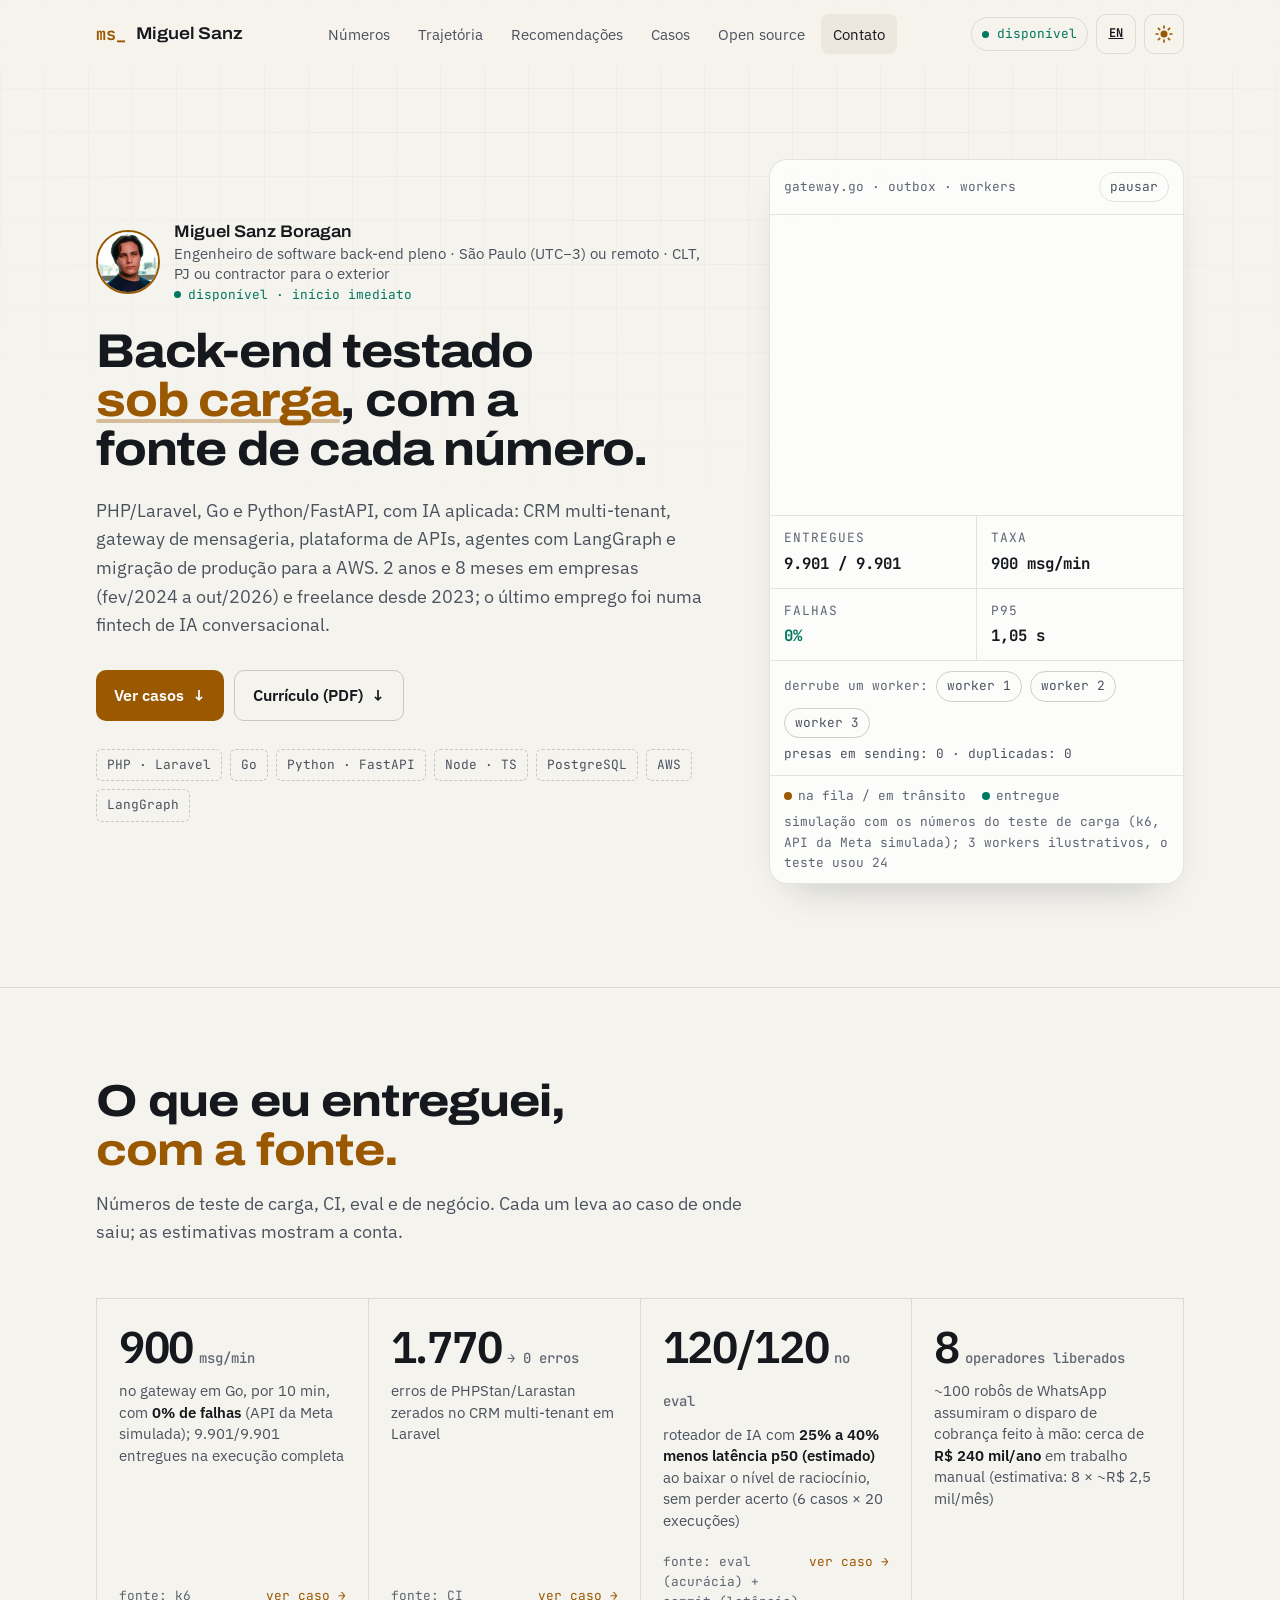
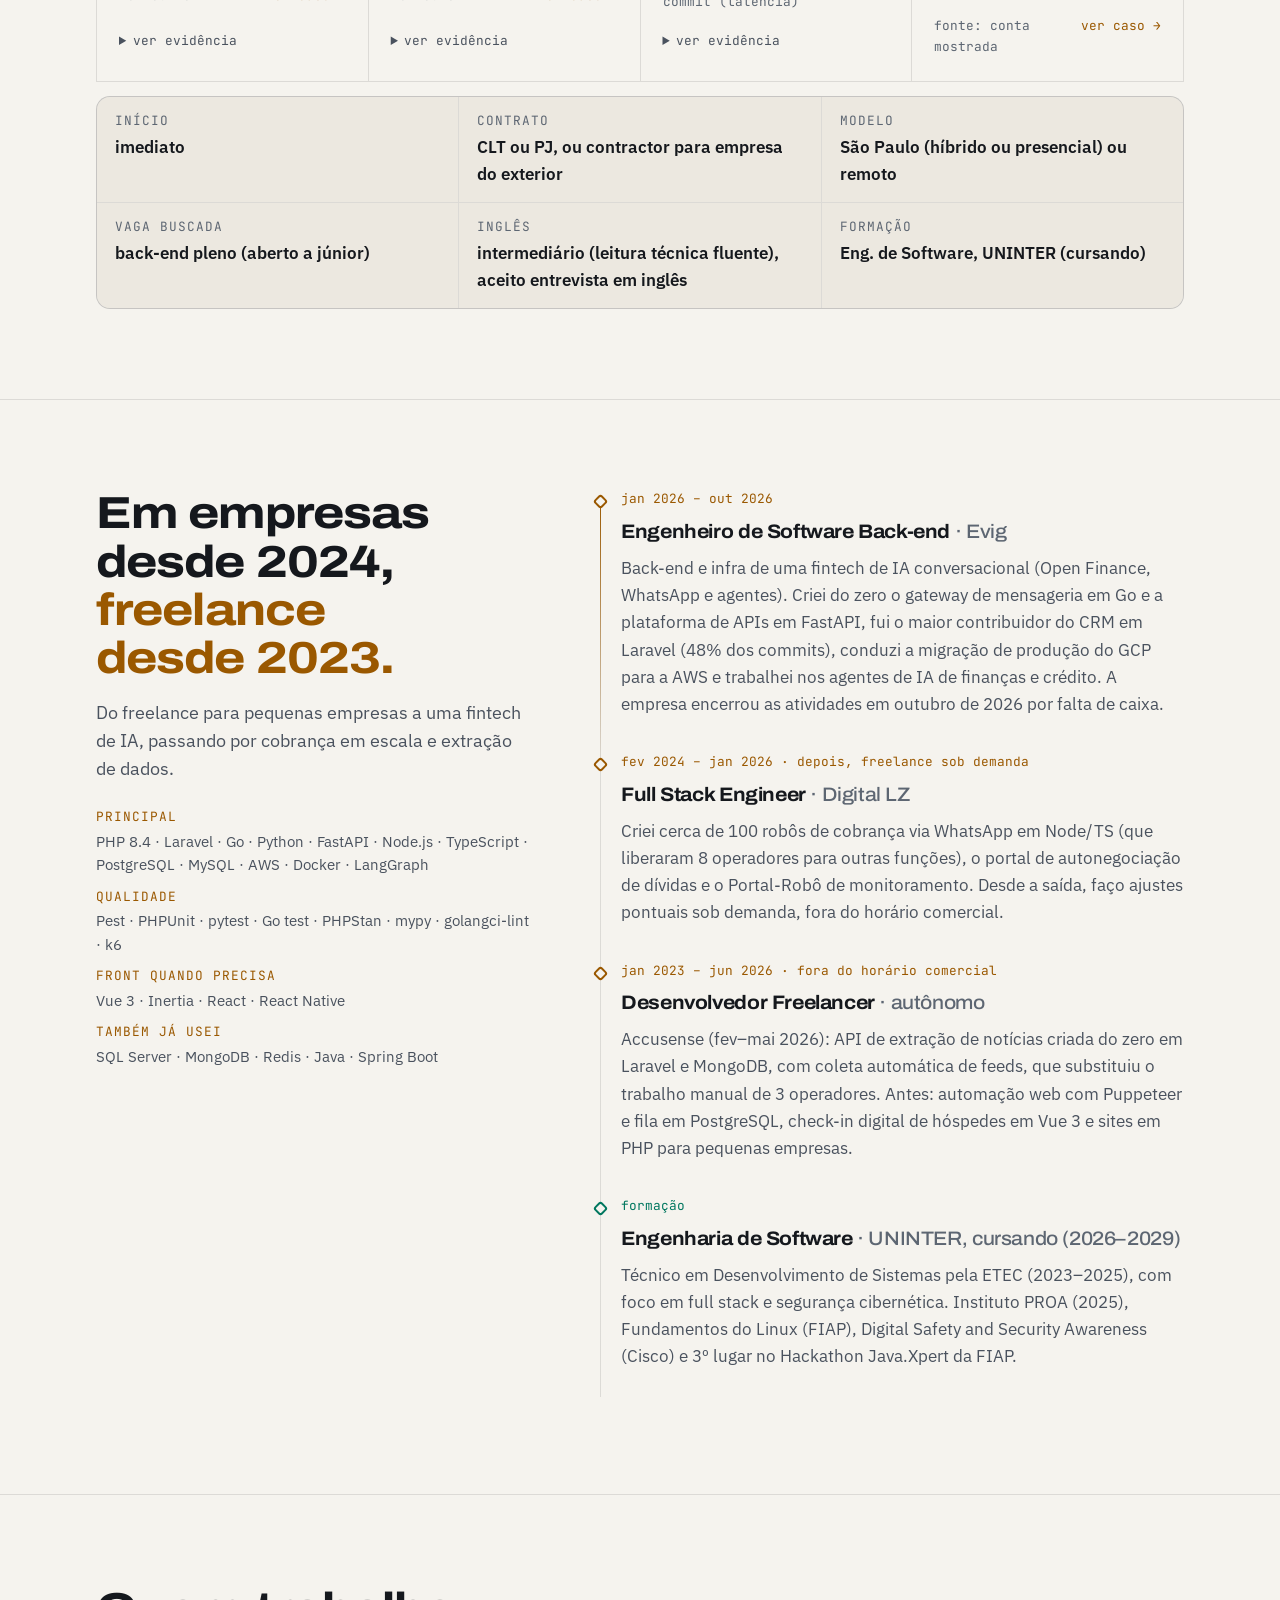
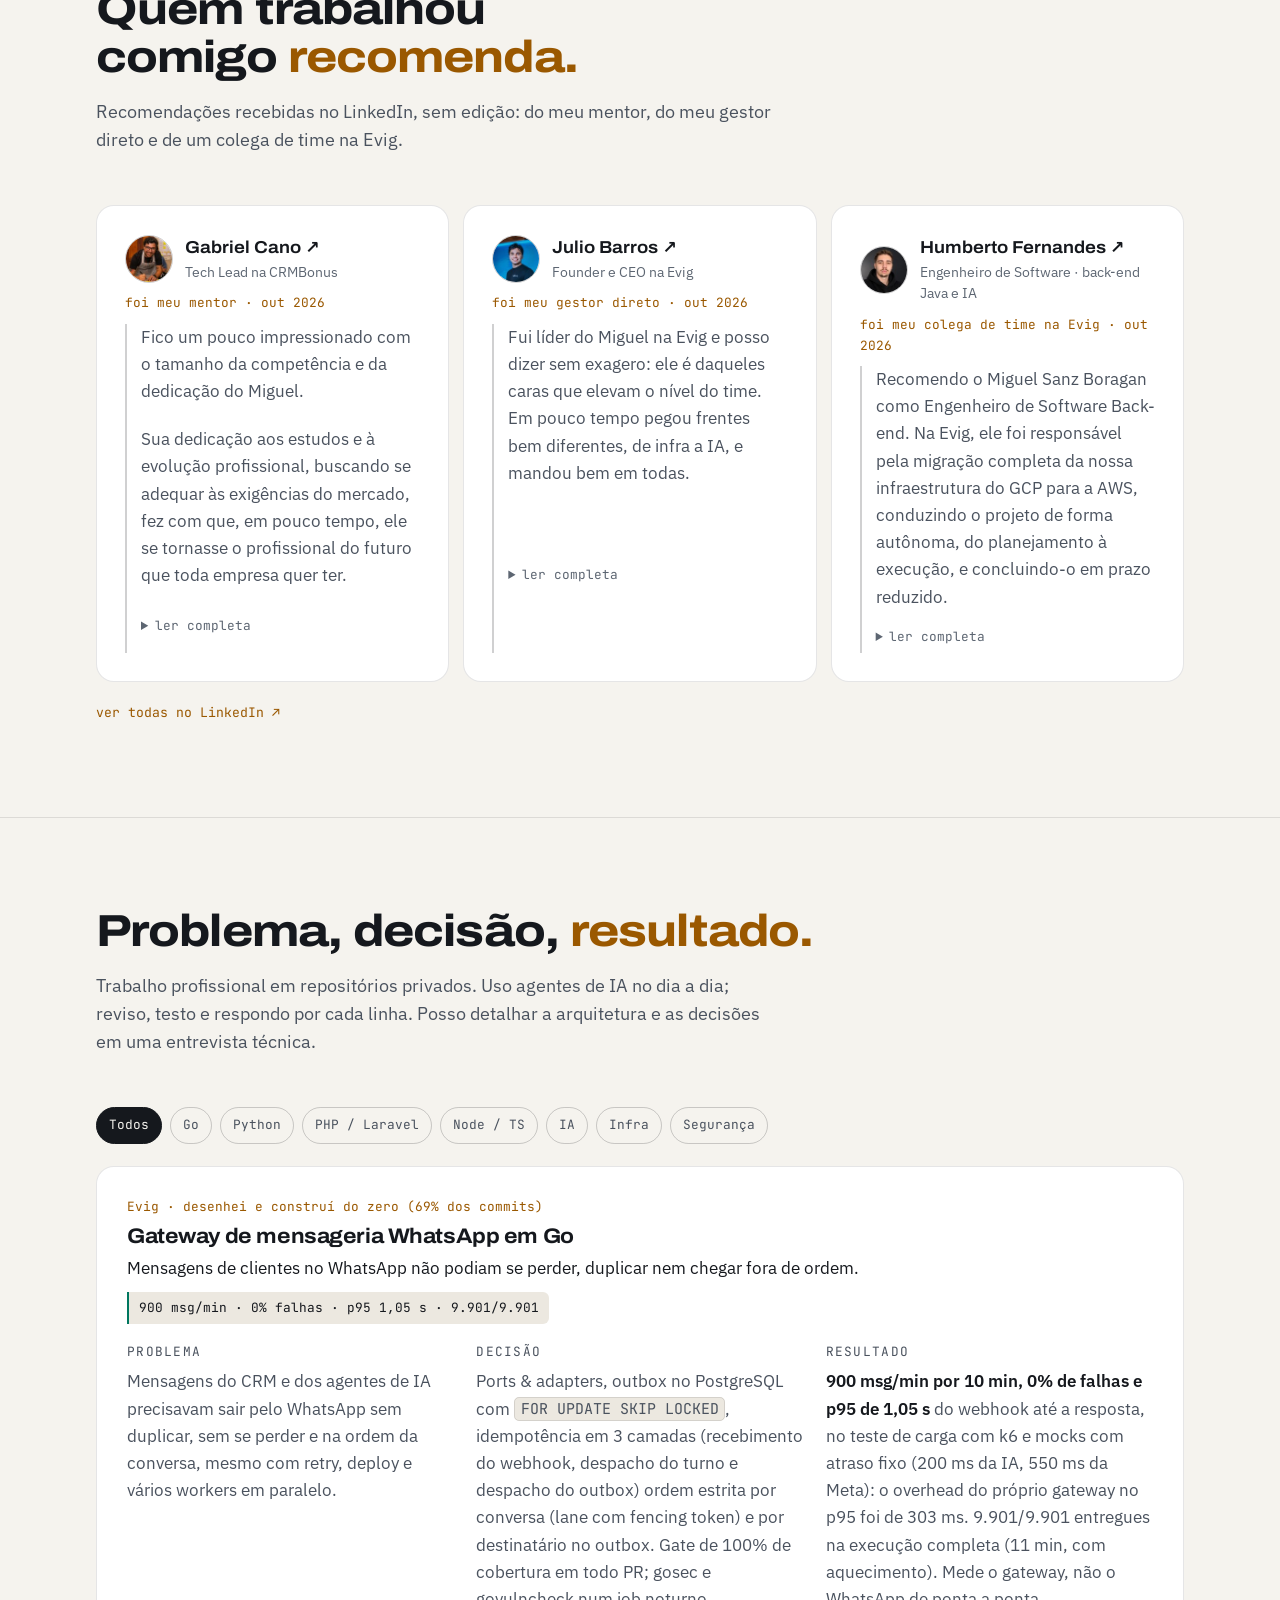
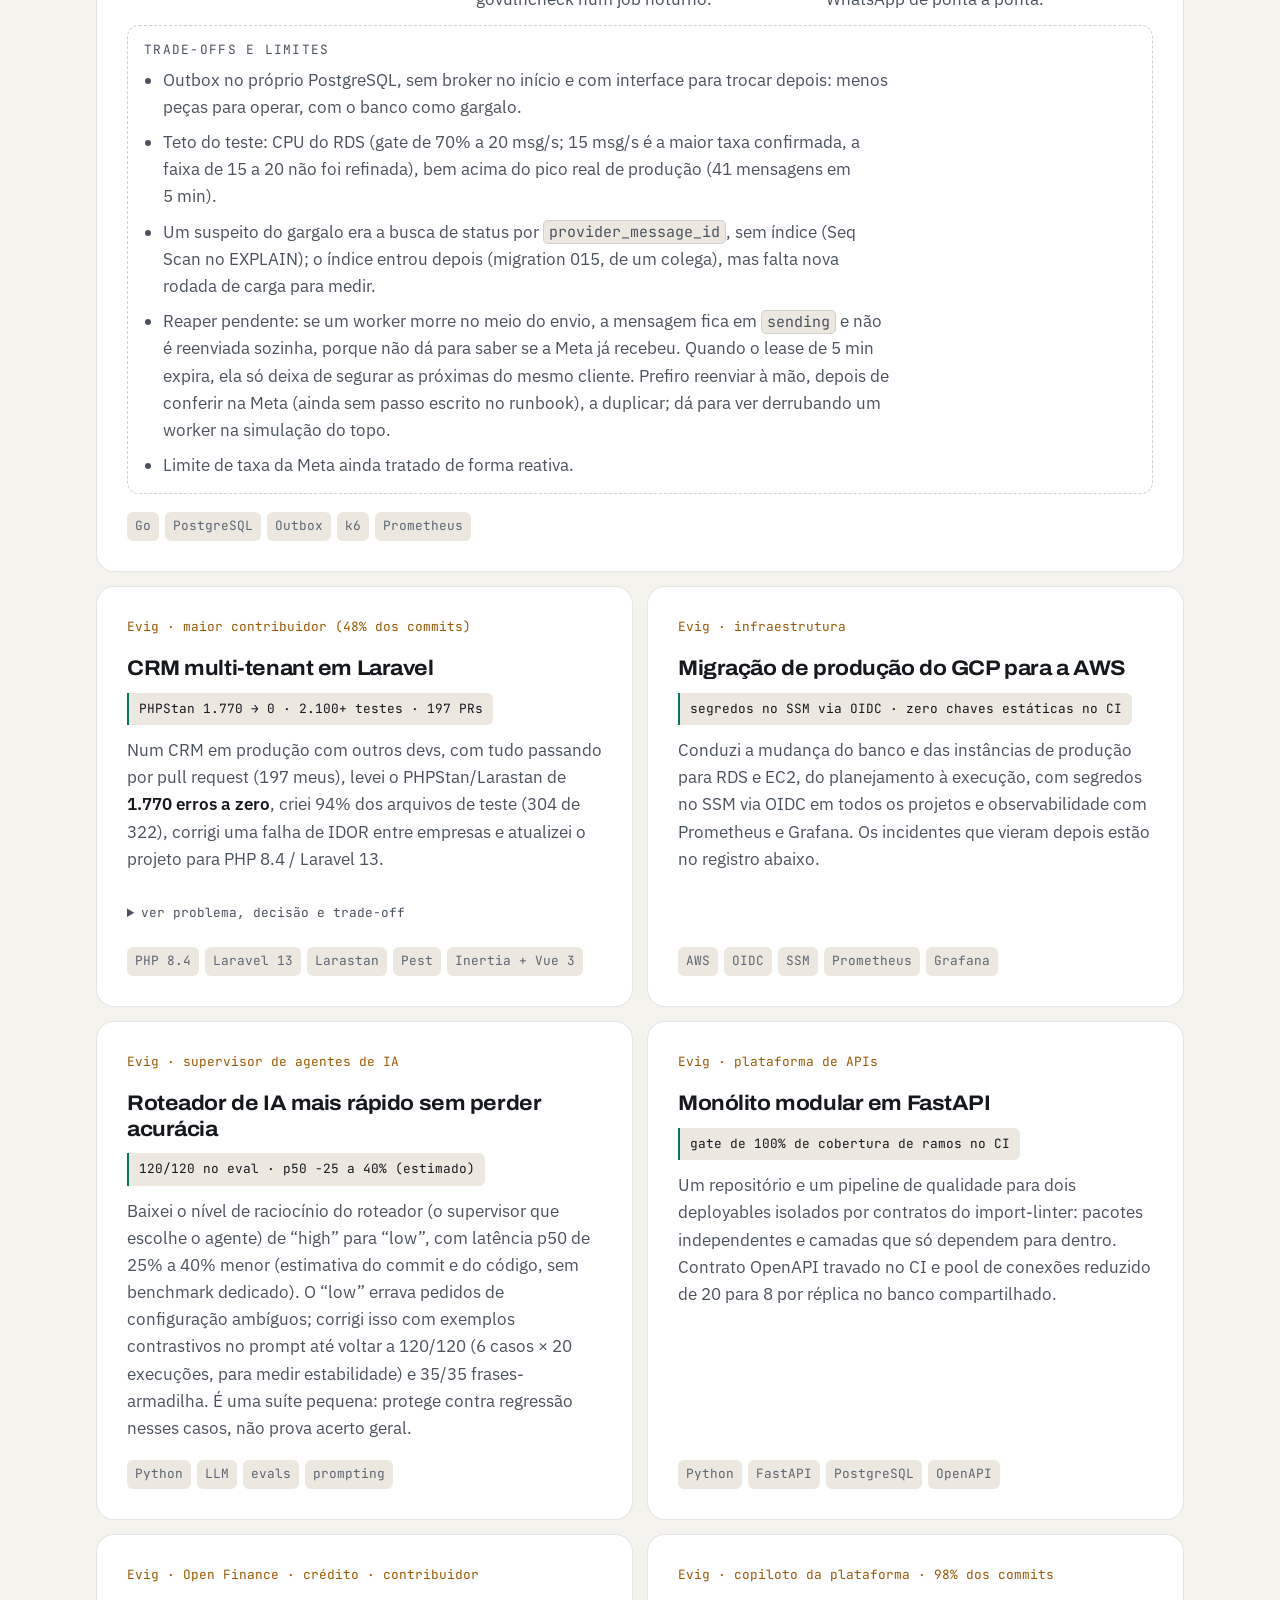
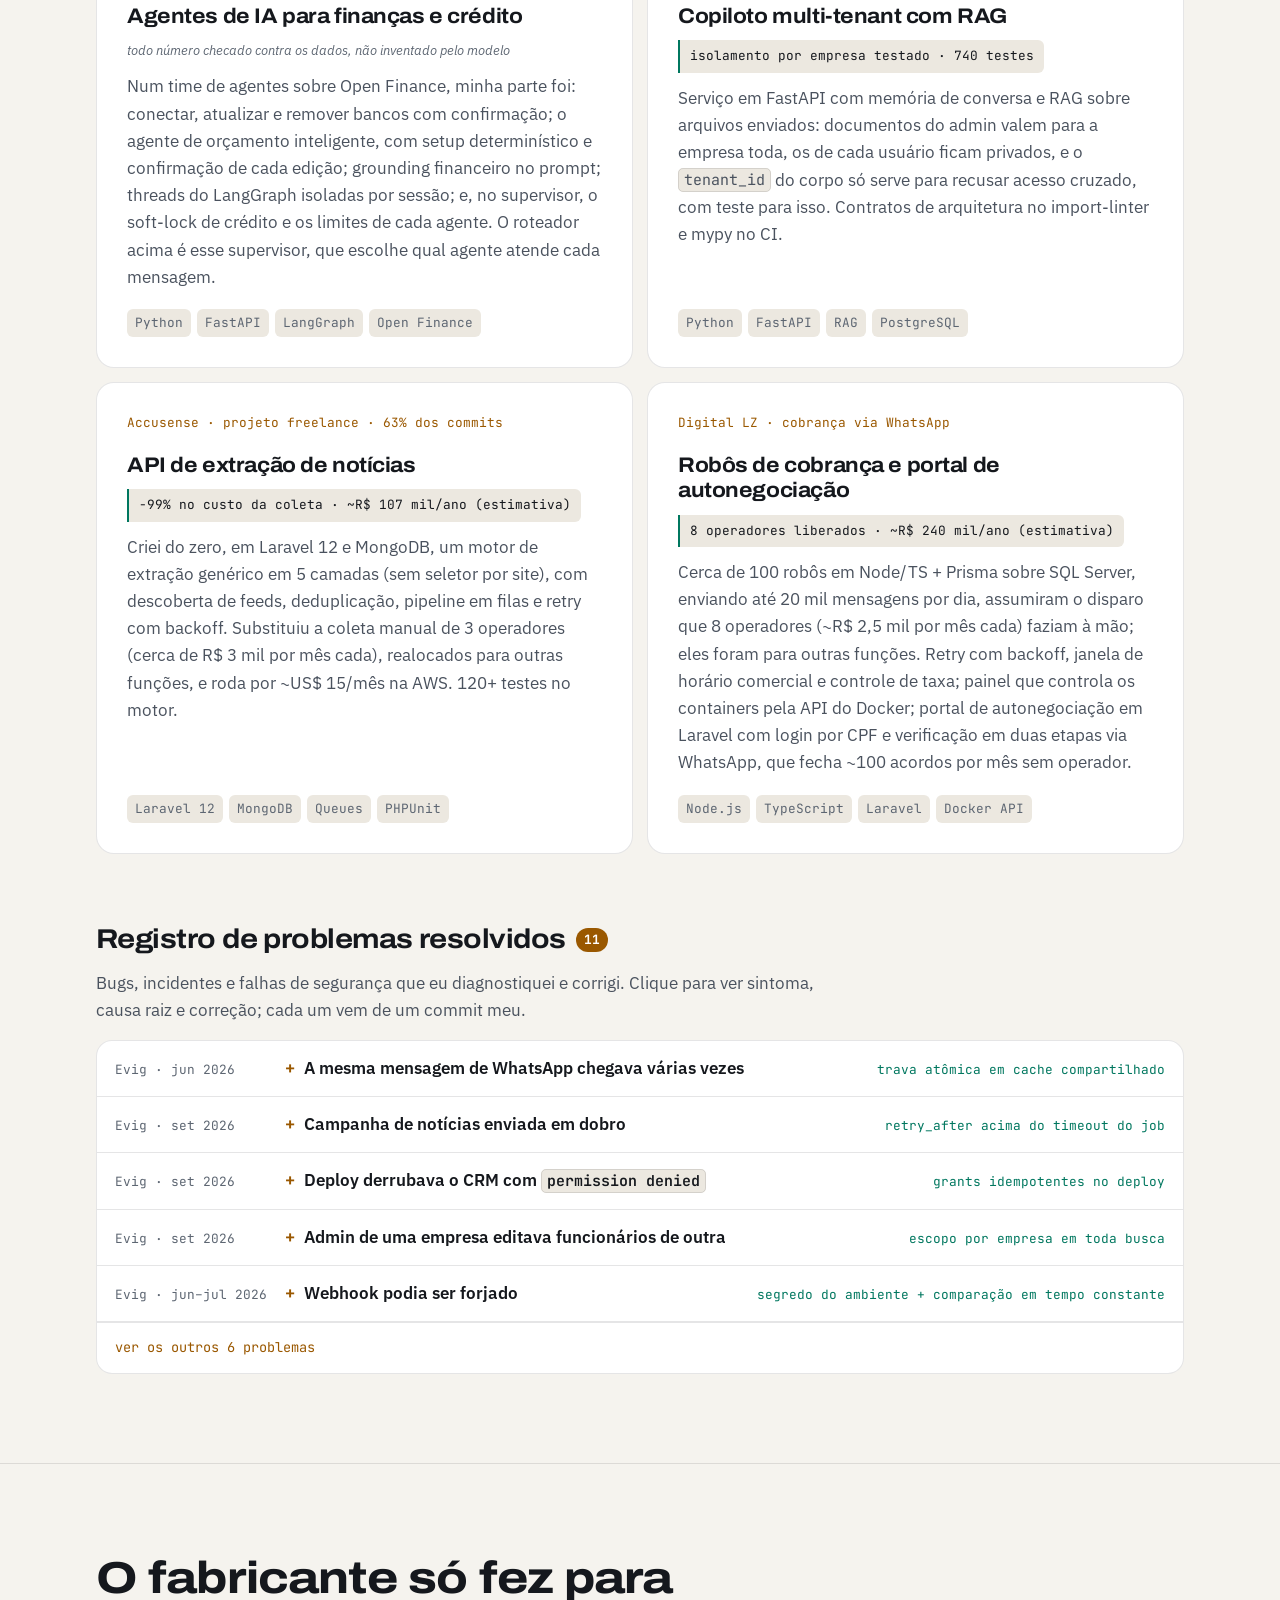
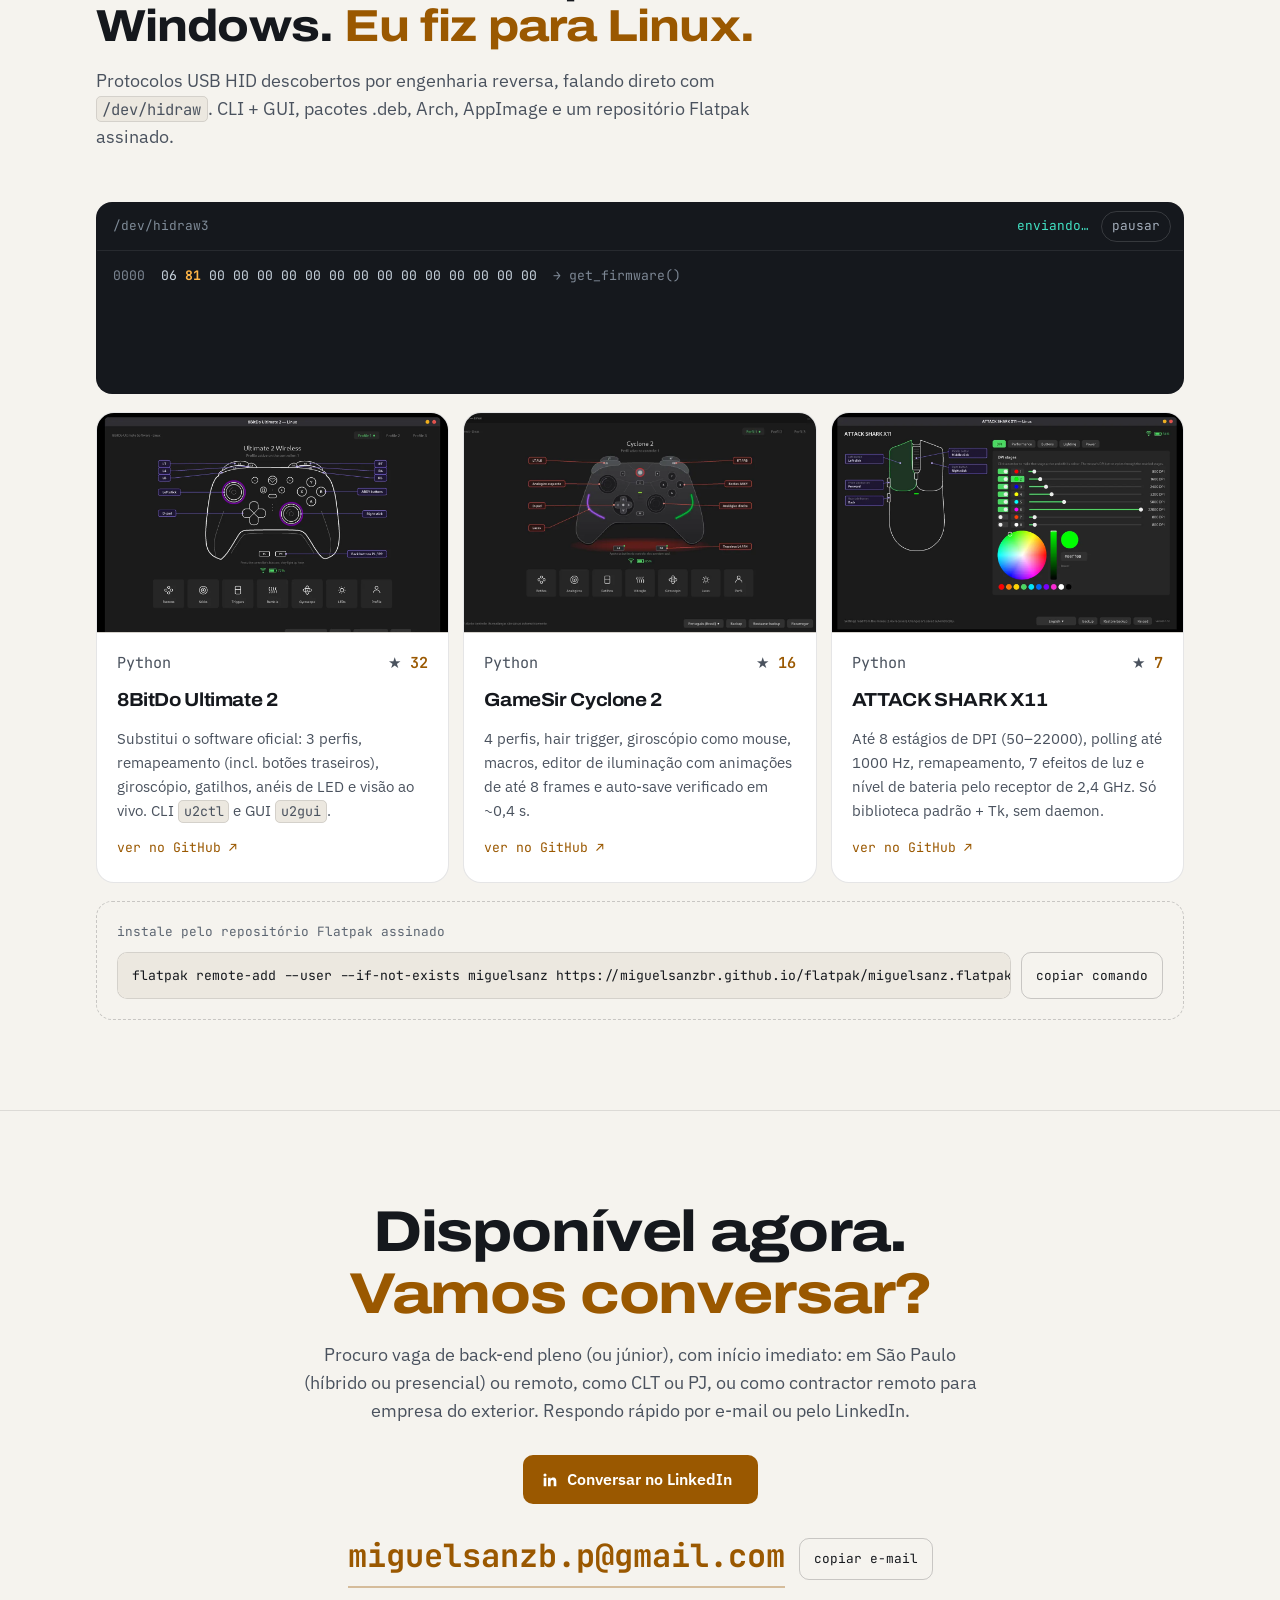
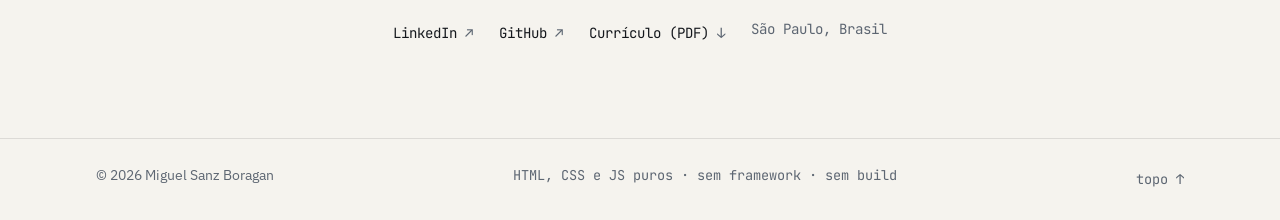
==== index.html @ bd4a0da2 "Banca rodada 3: fatos alinhados com git e CVs, trade-offs em lista - Accusense 63% dos commits (82/1" ====
<!DOCTYPE html>
<html lang="pt-BR">
<head>
    <meta charset="UTF-8">
    <meta name="viewport" content="width=device-width, initial-scale=1.0">
    <title>Miguel Sanz — Engenheiro de Software Back-end</title>
    <meta name="description" content="Engenheiro de software back-end em São Paulo. PHP/Laravel, Go e Python/FastAPI com IA aplicada: CRM multi-tenant em Laravel (PHPStan 1.770 → 0) e gateway em Go com 900 msg/min e 0% de falhas.">
    <meta name="theme-color" content="#0b0d10" media="(prefers-color-scheme: dark)">
    <meta name="theme-color" content="#f5f3ee" media="(prefers-color-scheme: light)">
    <link rel="canonical" href="https://miguelsanzbr.github.io/">
    <link rel="alternate" hreflang="pt-BR" href="https://miguelsanzbr.github.io/">
    <link rel="alternate" hreflang="en" href="https://miguelsanzbr.github.io/en/">
    <link rel="alternate" hreflang="x-default" href="https://miguelsanzbr.github.io/">
    <meta property="og:type" content="website">
    <meta property="og:url" content="https://miguelsanzbr.github.io/">
    <meta property="og:title" content="Miguel Sanz — Engenheiro de Software Back-end">
    <meta property="og:description" content="PHP/Laravel, Go e Python/FastAPI com IA aplicada. Back-end testado sob carga, com a fonte de cada número.">
    <meta property="og:image" content="https://miguelsanzbr.github.io/assets/og.png?v=20261019e">
    <meta property="og:image:type" content="image/png">
    <meta property="og:image:width" content="1200">
    <meta property="og:image:height" content="630">
    <meta property="og:image:alt" content="Miguel Sanz — Engenheiro de Software Back-end">
    <meta property="og:locale" content="pt_BR">
    <meta property="og:locale:alternate" content="en_US">
    <meta property="og:site_name" content="Miguel Sanz">
    <meta name="twitter:card" content="summary_large_image">
    <link rel="icon" href="favicon.svg" type="image/svg+xml">
    <link rel="icon" href="favicon.ico" sizes="32x32">
    <link rel="apple-touch-icon" href="assets/apple-touch-icon.png">

    <script>
        (function () {
            var root = document.documentElement;
            root.classList.add("js");
            try {
                var t = localStorage.getItem("ms-theme");
                if (t === "light" || t === "dark") root.setAttribute("data-theme", t);
            } catch (e) {}
        })();
    </script>

    <link rel="preconnect" href="https://fonts.googleapis.com">
    <link rel="preconnect" href="https://fonts.gstatic.com" crossorigin>
    <link href="https://fonts.googleapis.com/css2?family=Archivo:wdth,wght@108..115,500..800&family=IBM+Plex+Sans:wght@400;500;600&family=JetBrains+Mono:wght@400;500;700&display=swap" rel="stylesheet">
    <link rel="stylesheet" href="style.css?v=20261019e">
    <script src="main.js?v=20261019e" defer></script>

    <script type="application/ld+json">
    {
        "@context": "https://schema.org",
        "@type": "Person",
        "name": "Miguel Sanz Boragan",
        "jobTitle": "Engenheiro de Software Back-end",
        "url": "https://miguelsanzbr.github.io/",
        "image": "https://miguelsanzbr.github.io/assets/avatar.jpg",
        "address": { "@type": "PostalAddress", "addressLocality": "São Paulo", "addressCountry": "BR" },
        "email": "mailto:miguelsanzb.p@gmail.com",
        "knowsAbout": ["PHP", "Laravel", "Vue", "React", "Go", "Python", "FastAPI", "Node.js", "TypeScript", "PostgreSQL", "MySQL", "AWS", "Docker", "LangGraph"],
        "sameAs": ["https://www.linkedin.com/in/miguel-sanz-boragan/", "https://github.com/MiguelSanzBr"]
    }
    </script>
</head>
<body>
    <a class="skip-link" href="#conteudo">Pular para o conteúdo</a>
    <div class="grid-bg" aria-hidden="true"></div>

    <header class="site-header" data-header>
        <div class="shell header-row">
            <a class="brand" href="#topo">
                <span class="brand-mark" aria-hidden="true">ms<i>_</i></span>
                <span class="brand-name" translate="no">Miguel Sanz</span>
            </a>
            <nav class="nav" aria-label="Navegação principal">
                <a href="#numeros" data-nav>Números</a>
                <a href="#trajetoria" data-nav>Trajetória</a>
                <a href="#recomendacoes" data-nav>Recomendações</a>
                <a href="#casos" data-nav>Casos</a>
                <a href="#open-source" data-nav>Open source</a>
                <a href="#contato" data-nav>Contato</a>
            </nav>
            <div class="header-tools">
                <a class="status" href="#contato" title="Disponível para novas oportunidades, início imediato"><i aria-hidden="true"></i>disponível</a>
                <a class="icon-btn lang-btn" href="en/" hreflang="en" lang="en" aria-label="EN: read in English">EN</a>
                <button type="button" class="icon-btn" id="theme-toggle" aria-label="Alternar tema claro/escuro">
                    <svg class="i-moon" viewBox="0 0 24 24" aria-hidden="true">
                        <path class="moon" d="M20.2 14.6A8.4 8.4 0 0 1 9.4 3.8a8.4 8.4 0 1 0 10.8 10.8z"/>
                        <path class="star" d="M17 3.2l.55 1.45L19 5.2l-1.45.55L17 7.2l-.55-1.45L15 5.2l1.45-.55z"/>
                        <circle class="star star-2" cx="20.6" cy="9.4" r=".9"/>
                    </svg>
                    <svg class="i-sun" viewBox="0 0 24 24" aria-hidden="true">
                        <circle class="core" cx="12" cy="12" r="4.2"/>
                        <path class="rays" d="M12 2.5v2.2M12 19.3v2.2M2.5 12h2.2M19.3 12h2.2M5.3 5.3l1.55 1.55M17.15 17.15l1.55 1.55M5.3 18.7l1.55-1.55M17.15 6.85l1.55-1.55"/>
                    </svg>
                </button>
                <button type="button" class="icon-btn menu-btn" id="menu-toggle" aria-expanded="false" aria-controls="mobile-nav" aria-label="Menu">
                    <span></span><span></span>
                </button>
            </div>
        </div>
        <nav class="mobile-nav" id="mobile-nav" aria-label="Menu">
            <a href="#numeros">Números</a>
            <a href="#trajetoria">Trajetória</a>
            <a href="#recomendacoes">Recomendações</a>
            <a href="#casos">Casos</a>
            <a href="#open-source">Open source</a>
            <a href="#contato">Contato</a>
        </nav>
    </header>

    <main id="conteudo" tabindex="-1">
        <!-- ===================== HERO ===================== -->
        <section class="hero" id="topo" aria-labelledby="hero-title">
            <div class="shell hero-grid">
                <div class="hero-copy">
                    <div class="hero-id" data-in>
                        <img src="assets/avatar.jpg" alt="" width="64" height="64">
                        <p>
                            <strong translate="no">Miguel Sanz Boragan</strong>
                            <span>Engenheiro de software back-end pleno · São Paulo (UTC−3) ou remoto · CLT, PJ ou contractor para o exterior</span>
                            <span class="avail"><i aria-hidden="true"></i>disponível · início imediato</span>
                        </p>
                    </div>
                    <h1 id="hero-title" data-in style="--d:80ms">
                        Back-end testado <span class="hl">sob carga</span>, com a fonte de cada número.
                    </h1>
                    <p class="hero-sub" data-in style="--d:160ms">
                        PHP/Laravel, Go e Python/FastAPI, com IA aplicada: CRM multi-tenant, gateway de mensageria, plataforma de APIs,
                        agentes com LangGraph e migração de produção para a AWS.
                        2 anos e 8 meses em empresas (fev/2024 a out/2026) e freelance desde 2023; o último emprego foi numa fintech de IA conversacional.
                    </p>
                    <div class="hero-cta" data-in style="--d:240ms">
                        <a class="btn btn-solid" href="#casos">Ver casos <span aria-hidden="true">↓</span></a>
                        <a class="btn btn-line" href="assets/curriculo-miguel-sanz-boragan.pdf" download>Currículo (PDF) <span aria-hidden="true">↓</span></a>
                    </div>
                    <ul translate="no" class="hero-tags" data-in style="--d:320ms" aria-label="Stack principal">
                        <li>PHP · Laravel</li><li>Go</li><li>Python · FastAPI</li><li>Node · TS</li><li>PostgreSQL</li><li>AWS</li><li>LangGraph</li>
                    </ul>
                </div>

                <figure class="flow-card" data-in style="--d:200ms" aria-label="Simulação do gateway de mensageria">
                    <div class="card-bar">
                        <span class="mono" translate="no">gateway.go · outbox · workers</span>
                        <button type="button" class="pause" id="flow-pause" aria-label="pausar simulação do gateway">pausar</button>
                    </div>
                    <canvas id="flow" aria-hidden="true"></canvas>
                    <dl class="flow-stats">
                        <div><dt>entregues</dt><dd><span id="flow-done">9.901</span> / <span id="flow-total">9.901</span></dd></div>
                        <div><dt>taxa</dt><dd><span id="flow-rate">900</span> msg/min</dd></div>
                        <div><dt>falhas</dt><dd class="ok">0%</dd></div>
                        <div><dt>p95</dt><dd>1,05&nbsp;s</dd></div>
                    </dl>
                    <div class="flow-chaos" id="flow-chaos"></div>
                    <figcaption class="mono"><span class="legend"><i></i>na fila / em trânsito</span><span class="legend ok"><i></i>entregue</span><span>simulação com os números do teste de carga (k6, API da Meta simulada); 3 workers ilustrativos, o teste usou 24</span></figcaption>
                </figure>
            </div>
        </section>

        <!-- ===================== NÚMEROS ===================== -->
        <section class="section section-numbers" id="numeros" aria-labelledby="numeros-title">
            <div class="shell">
                <header class="section-head" data-reveal>
                    <h2 id="numeros-title">O que eu entreguei, <em>com a fonte.</em></h2>
                    <p class="lead">Números de teste de carga, CI, eval e de negócio. Cada um leva ao caso de onde saiu; as estimativas mostram a conta.</p>
                </header>

                <div class="metrics">
                    <article class="metric" data-reveal>
                        <p class="metric-val">900<small>msg/min</small></p>
                        <p class="metric-label">no gateway em Go, por 10&nbsp;min, com <b>0% de falhas</b> (API da Meta simulada); 9.901/9.901 entregues na execução completa</p>
                        <p class="metric-foot mono"><span>fonte: k6</span><a href="#caso-gateway" aria-label="ver caso: gateway em Go">ver caso →</a></p>
                        <details class="receipt"><summary>ver evidência</summary>
<pre translate="no" tabindex="0" role="region" aria-label="saída do k6">checks_succeeded...: <b>100.00%</b> 49505 out of 49505
checks_failed......: 0.00%   0 out of 49505
e2e_first_ms...................: avg=920.04ms min=827ms    med=877ms   max=5.37s p(90)=968ms    p(95)=1.04s
http_req_failed................: <b>0.00%</b>  0 out of 49505
inbound_message................: <b>9901</b>   14.97598/s</pre>
                            <p>Saída do k6 na execução completa (660&nbsp;s, com aquecimento). Na janela medida de 600&nbsp;s, o p95 foi de 1,053&nbsp;s.</p>
                        </details>
                    </article>
                    <article class="metric" data-reveal data-delay="60">
                        <p class="metric-val">1.770<small>→ 0 erros</small></p>
                        <p class="metric-label">erros de PHPStan/Larastan zerados no CRM multi-tenant em Laravel</p>
                        <p class="metric-foot mono"><span>fonte: CI</span><a href="#caso-crm" aria-label="ver caso: CRM em Laravel">ver caso →</a></p>
                        <details class="receipt"><summary>ver evidência</summary>
<pre translate="no" tabindex="0" role="region" aria-label="baseline do Larastan">$ git show fbbf7bea:phpstan-baseline.neon | grep -c 'message:'
<b>1770</b>
$ grep -c 'message:' phpstan-baseline.neon
<b>0</b></pre>
                            <p>Baseline do Larastan (nível 5): 1.770 entradas de erro no commit em que eu adicionei o Larastan ao projeto. Hoje, nenhuma.</p>
                        </details>
                    </article>
                    <article class="metric" data-reveal data-delay="120">
                        <p class="metric-val">120/120<small>no eval</small></p>
                        <p class="metric-label">roteador de IA com <b>25% a 40% menos latência p50 (estimado)</b> ao baixar o nível de raciocínio, sem perder acerto (6 casos × 20 execuções)</p>
                        <p class="metric-foot mono"><span>fonte: eval (acurácia) + commit (latência)</span><a href="#caso-roteador" aria-label="ver caso: roteador de IA">ver caso →</a></p>
                        <details class="receipt"><summary>ver evidência</summary>
<pre translate="no" tabindex="0" role="region" aria-label="mensagem do commit">corta reasoning tokens + latencia em TODO turno (<b>~-40% p50</b> vs high).
…
Validado N=20 x 6 casos = <b>120/120</b>; suite de 35 frases-armadilha = 35/35.</pre>
                            <p>Trecho da mensagem do commit que mudou o roteador. O comentário no código do mesmo commit estima ~25%: não houve benchmark dedicado, por isso a faixa.</p>
                        </details>
                    </article>
                    <article class="metric" data-reveal data-delay="180">
                        <p class="metric-val">8<small>operadores liberados</small></p>
                        <p class="metric-label">~100 robôs de WhatsApp assumiram o disparo de cobrança feito à mão: cerca de <b>R$&nbsp;240 mil/ano</b> em trabalho manual (estimativa: 8 × ~R$&nbsp;2,5 mil/mês)</p>
                        <p class="metric-foot mono"><span>fonte: conta mostrada</span><a href="#caso-cobranca" aria-label="ver caso: robôs de cobrança">ver caso →</a></p>
                    </article>
                </div>
                <dl class="terms" data-reveal>
                    <div><dt>início</dt><dd>imediato</dd></div>
                    <div><dt>contrato</dt><dd>CLT ou PJ, ou contractor para empresa do exterior</dd></div>
                    <div><dt>modelo</dt><dd>São Paulo (híbrido ou presencial) ou remoto</dd></div>
                    <div><dt>vaga buscada</dt><dd>back-end pleno (aberto a júnior)</dd></div>
                    <div><dt>inglês</dt><dd>intermediário (leitura técnica fluente), aceito entrevista em inglês</dd></div>
                    <div><dt>formação</dt><dd>Eng. de Software, UNINTER (cursando)</dd></div>
                </dl>
            </div>
        </section>

        <!-- ===================== TRAJETÓRIA ===================== -->
        <section class="section" id="trajetoria" aria-labelledby="traj-title">
            <div class="shell traj-grid">
                <header class="section-head" data-reveal>
                    <h2 id="traj-title">Em empresas desde 2024, <em>freelance desde 2023.</em></h2>
                    <p class="lead">Do freelance para pequenas empresas a uma fintech de IA, passando por cobrança em escala e extração de dados.</p>
                    <div class="stack-mini">
                        <p><span class="mono">principal</span>PHP 8.4 · Laravel · Go · Python · FastAPI · Node.js · TypeScript · PostgreSQL · MySQL · AWS · Docker · LangGraph</p>
                        <p><span class="mono">qualidade</span>Pest · PHPUnit · pytest · Go test · PHPStan · mypy · golangci-lint · k6</p>
                        <p><span class="mono">front quando precisa</span>Vue 3 · Inertia · React · React Native</p>
                        <p><span class="mono">também já usei</span>SQL Server · MongoDB · Redis · Java · Spring Boot</p>
                    </div>
                </header>

                <ol class="timeline">
                    <li data-reveal>
                        <p class="when mono">jan 2026 – out 2026</p>
                        <h3>Engenheiro de Software <span class="nowrap">Back-end</span> <span>· Evig</span></h3>
                        <p>Back-end e infra de uma fintech de IA conversacional (Open Finance, WhatsApp e agentes). Criei do zero o gateway de mensageria em Go e a plataforma de APIs em FastAPI, fui o maior contribuidor do CRM em Laravel (48% dos commits), conduzi a migração de produção do GCP para a AWS e trabalhei nos agentes de IA de finanças e crédito. A empresa encerrou as atividades em outubro de 2026 por falta de caixa.</p>
                    </li>
                    <li data-reveal data-delay="60">
                        <p class="when mono">fev 2024 – jan 2026 · depois, freelance sob demanda</p>
                        <h3>Full Stack Engineer <span>· Digital LZ</span></h3>
                        <p>Criei cerca de 100 robôs de cobrança via WhatsApp em Node/TS (que liberaram 8 operadores para outras funções), o portal de autonegociação de dívidas e o Portal-Robô de monitoramento. Desde a saída, faço ajustes pontuais sob demanda, fora do horário comercial.</p>
                    </li>
                    <li data-reveal data-delay="120">
                        <p class="when mono">jan 2023 – jun 2026 · fora do horário comercial</p>
                        <h3>Desenvolvedor Freelancer <span>· autônomo</span></h3>
                        <p>Accusense (fev–mai 2026): API de extração de notícias criada do zero em Laravel e MongoDB, com coleta automática de feeds, que substituiu o trabalho manual de 3 operadores. Antes: automação web com Puppeteer e fila em PostgreSQL, check-in digital de hóspedes em Vue 3 e sites em PHP para pequenas empresas.</p>
                    </li>
                    <li class="edu" data-reveal data-delay="180">
                        <p class="when mono">formação</p>
                        <h3>Engenharia de Software <span>· UNINTER, cursando (2026–2029)</span></h3>
                        <p>Técnico em Desenvolvimento de Sistemas pela ETEC (2023–2025), com foco em full stack e segurança cibernética. Instituto PROA (2025), Fundamentos do Linux (FIAP), Digital Safety and Security Awareness (Cisco) e 3º lugar no Hackathon Java.Xpert da FIAP.</p>
                    </li>
                </ol>
            </div>
        </section>

        <!-- ===================== RECOMENDAÇÕES ===================== -->
        <section class="section" id="recomendacoes" aria-labelledby="recs-title">
            <div class="shell">
                <header class="section-head" data-reveal>
                    <h2 id="recs-title">Quem trabalhou comigo <em>recomenda.</em></h2>
                    <p class="lead">Recomendações recebidas no LinkedIn, sem edição: do meu mentor, do meu gestor direto e de um colega de time na Evig.</p>
                </header>

                <div class="recs">
                    <figure class="rec" data-reveal>
                        <figcaption class="rec-who">
                            <img src="assets/recs/rec-gabriel-cano.jpg" alt="" width="48" height="48" loading="lazy">
                            <span>
                                <a href="https://www.linkedin.com/in/gabrielcano-in/" target="_blank" rel="noopener" translate="no">Gabriel Cano <span aria-hidden="true">↗</span><span class="sr-only"> (abre em nova aba)</span></a>
                                <small>Tech Lead na CRMBonus</small>
                            </span>
                        </figcaption>
                        <p class="rec-rel mono">foi meu mentor · out 2026</p>
                        <blockquote class="rec-text">
                            <p>Fico um pouco impressionado com o tamanho da competência e da dedicação do Miguel.</p>
                            <p>Sua dedicação aos estudos e à evolução profissional, buscando se adequar às exigências do mercado, fez com que, em pouco tempo, ele se tornasse o profissional do futuro que toda empresa quer ter.</p>
                            <details class="rec-more"><summary>ler completa</summary>
                                <p>Ele enxerga o negócio de uma maneira ímpar, sempre buscando viabilizar a criação de produtos e remover bloqueios que impedem o avanço do time de negócios.</p>
                                <p>Tem amplo conhecimento em inteligência artificial, desde o treinamento de modelos até a criação de workflows de trabalho bem otimizados e avançados.</p>
                                <p>Ele ainda tem um futuro brilhante pela frente, mas já o vejo como uma verdadeira “empresa de um homem só”, pois consegue, sozinho, lidar com diversas demandas que vão muito além de sua área de atuação em backend.</p>
                            </details>
                        </blockquote>
                    </figure>

                    <figure class="rec" data-reveal data-delay="60">
                        <figcaption class="rec-who">
                            <img src="assets/recs/rec-julio-barros.jpg" alt="" width="48" height="48" loading="lazy">
                            <span>
                                <a href="https://www.linkedin.com/in/juliobarros8/" target="_blank" rel="noopener" translate="no">Julio Barros <span aria-hidden="true">↗</span><span class="sr-only"> (abre em nova aba)</span></a>
                                <small>Founder e CEO na Evig</small>
                            </span>
                        </figcaption>
                        <p class="rec-rel mono">foi meu gestor direto · out 2026</p>
                        <blockquote class="rec-text">
                            <p>Fui líder do Miguel na Evig e posso dizer sem exagero: ele é daqueles caras que elevam o nível do time. Em pouco tempo pegou frentes bem diferentes, de infra a IA, e mandou bem em todas.</p>
                            <details class="rec-more"><summary>ler completa</summary>
                                <p>Foi ele quem tocou a migração da nossa produção do GCP para a AWS, montou nossa observabilidade do zero e criou o gateway de mensageria em Go que segura as conversas no WhatsApp, sem falhar nem nos testes de carga mais pesados. Também teve um papel enorme na nossa solução de IA: deixou o roteamento dos agentes bem mais rápido, sem perder precisão, e criou o copiloto com RAG da plataforma.</p>
                                <p>Mas o que mais me marcou foi o jeito dele trabalhar. O Miguel é caprichoso de verdade (testa tudo, pensa em segurança, vai atrás da causa raiz de cada problema) e mesmo assim entrega rápido. É autônomo, se sente dono do que constrói e é muito gente boa de trabalhar junto.</p>
                                <p>Recomendo o Miguel de olhos fechados. Qualquer time de back-end, infra ou IA vai ter sorte de ter ele por perto.</p>
                            </details>
                        </blockquote>
                    </figure>

                    <figure class="rec" data-reveal>
                        <figcaption class="rec-who">
                            <img src="assets/recs/rec-humberto-fernandes.jpg" alt="" width="48" height="48" loading="lazy">
                            <span>
                                <a href="https://www.linkedin.com/in/humberto-fernandes-9a4599234/" target="_blank" rel="noopener" translate="no">Humberto Fernandes <span aria-hidden="true">↗</span><span class="sr-only"> (abre em nova aba)</span></a>
                                <small>Engenheiro de Software · back-end Java e IA</small>
                            </span>
                        </figcaption>
                        <p class="rec-rel mono">foi meu colega de time na Evig · out 2026</p>
                        <blockquote class="rec-text">
                            <p>Recomendo o Miguel Sanz Boragan como Engenheiro de Software Back-end. Na Evig, ele foi responsável pela migração completa da nossa infraestrutura do GCP para a AWS, conduzindo o projeto de forma autônoma, do planejamento à execução, e concluindo-o em prazo reduzido.</p>
                            <details class="rec-more"><summary>ler completa</summary>
                                <p>Tecnicamente, destaca-se em arquitetura de software, PostgreSQL, desenvolvimento de APIs e integrações, com atenção constante à qualidade e à confiabilidade dos sistemas. Soma a isso senso de responsabilidade, comunicação clara e disposição para colaborar com o time. É um profissional que recomendo com total confiança.</p>
                            </details>
                        </blockquote>
                    </figure>
                </div>

                <p class="recs-src mono" data-reveal><a class="link" href="https://www.linkedin.com/in/miguel-sanz-boragan/details/recommendations/" target="_blank" rel="noopener">ver todas no LinkedIn <span aria-hidden="true">↗</span><span class="sr-only"> (abre em nova aba)</span></a></p>
            </div>
        </section>

        <!-- ===================== CASOS ===================== -->
        <section class="section" id="casos" aria-labelledby="casos-title">
            <div class="shell">
                <header class="section-head" data-reveal>
                    <h2 id="casos-title">Problema, decisão, <em>resultado.</em></h2>
                    <p class="lead">Trabalho profissional em repositórios privados. Uso agentes de IA no dia a dia; reviso, testo e respondo por cada linha. Posso detalhar a arquitetura e as decisões em uma entrevista técnica.</p>
                </header>

                <div class="filters" role="group" aria-label="Filtrar casos por stack" data-reveal>
                    <button type="button" class="chip is-on" data-filter="all" aria-pressed="true">Todos</button>
                    <button type="button" class="chip" data-filter="go" aria-pressed="false">Go</button>
                    <button type="button" class="chip" data-filter="python" aria-pressed="false">Python</button>
                    <button type="button" class="chip" data-filter="php" aria-pressed="false">PHP / Laravel</button>
                    <button type="button" class="chip" data-filter="node" aria-pressed="false">Node / TS</button>
                    <button type="button" class="chip" data-filter="ia" aria-pressed="false">IA</button>
                    <button type="button" class="chip" data-filter="infra" aria-pressed="false">Infra</button>
                    <button type="button" class="chip" data-filter="seg" aria-pressed="false">Segurança</button>
                </div>

                <div class="cases">
                    <article class="case case-wide" id="caso-gateway" data-tags="go infra" data-reveal>
                        <header>
                            <p class="case-meta mono">Evig · desenhei e construí do zero (69% dos commits)</p>
                            <h3>Gateway de mensageria WhatsApp em Go</h3>
                            <p class="case-lede">Mensagens de clientes no WhatsApp não podiam se perder, duplicar nem chegar fora de ordem.</p>
                            <p class="case-result mono">900&nbsp;msg/min · 0% falhas · p95 1,05&nbsp;s · 9.901/9.901</p>
                        </header>
                        <div class="case-cols">
                            <div>
                                <p class="case-k mono">problema</p>
                                <p>Mensagens do CRM e dos agentes de IA precisavam sair pelo WhatsApp sem duplicar, sem se perder e na ordem da conversa, mesmo com retry, deploy e vários workers em paralelo.</p>
                            </div>
                            <div>
                                <p class="case-k mono">decisão</p>
                                <p>Ports &amp; adapters, outbox no PostgreSQL com <code translate="no">FOR UPDATE SKIP LOCKED</code>, idempotência em 3 camadas (recebimento do webhook, despacho do turno e despacho do outbox) ordem estrita por conversa (lane com fencing token) e por destinatário no outbox. Gate de 100% de cobertura em todo PR; gosec e govulncheck num job noturno.</p>
                            </div>
                            <div>
                                <p class="case-k mono">resultado</p>
                                <p><b>900&nbsp;msg/min por 10&nbsp;min, 0% de falhas e p95 de 1,05&nbsp;s</b> do webhook até a resposta, no teste de carga com k6 e mocks com atraso fixo (200&nbsp;ms da IA, 550&nbsp;ms da Meta): o overhead do próprio gateway no p95 foi de 303&nbsp;ms. 9.901/9.901 entregues na execução completa (11&nbsp;min, com aquecimento). Mede o gateway, não o WhatsApp de ponta a ponta.</p>
                            </div>
                        </div>
                        <div class="case-trade">
                            <p class="case-k mono">trade-offs e limites</p>
                            <ul class="trade-list">
                                <li>Outbox no próprio PostgreSQL, sem broker no início e com interface para trocar depois: menos peças para operar, com o banco como gargalo.</li>
                                <li>Teto do teste: CPU do RDS (gate de 70% a 20&nbsp;msg/s; 15&nbsp;msg/s é a maior taxa confirmada, a faixa de 15 a 20 não foi refinada), bem acima do pico real de produção (41 mensagens em 5&nbsp;min).</li>
                                <li>Um suspeito do gargalo era a busca de status por <code translate="no">provider_message_id</code>, sem índice (Seq Scan no EXPLAIN); o índice entrou depois (migration 015, de um colega), mas falta nova rodada de carga para medir.</li>
                                <li>Reaper pendente: se um worker morre no meio do envio, a mensagem fica em <code translate="no">sending</code> e não é reenviada sozinha, porque não dá para saber se a Meta já recebeu. Quando o lease de 5&nbsp;min expira, ela só deixa de segurar as próximas do mesmo cliente. Prefiro reenviar à mão, depois de conferir na Meta (ainda sem passo escrito no runbook), a duplicar; dá para ver derrubando um worker na simulação do topo.</li>
                                <li>Limite de taxa da Meta ainda tratado de forma reativa.</li>
                            </ul>
                        </div>
                        <ul class="case-stack mono" translate="no"><li>Go</li><li>PostgreSQL</li><li>Outbox</li><li>k6</li><li>Prometheus</li></ul>
                    </article>

                    <article class="case" id="caso-crm" data-tags="php seg" data-reveal>
                        <p class="case-meta mono">Evig · maior contribuidor (48% dos commits)</p>
                        <h3>CRM multi-tenant em Laravel</h3>
                        <p class="case-result mono">PHPStan 1.770 → 0 · 2.100+ testes · 197 PRs</p>
                        <p>Num CRM em produção com outros devs, com tudo passando por pull request (197 meus), levei o PHPStan/Larastan de <b>1.770 erros a zero</b>, criei 94% dos arquivos de teste (304 de 322), corrigi uma falha de IDOR entre empresas e atualizei o projeto para PHP 8.4 / Laravel 13.</p>
                        <details class="receipt"><summary>ver problema, decisão e trade-off</summary>
                            <p><b>Problema:</b> CRM multi-tenant em produção, com outros devs mexendo ao mesmo tempo e sem análise estática. Quando adicionei o Larastan (nível 5), apareceram 1.770 erros; e uma rota deixava o admin de uma empresa editar funcionários de outra.</p>
                            <p><b>Decisão:</b> entrar com baseline para não travar o time e zerar aos poucos, em PRs pequenos com teste junto; toda busca de funcionário passou a ser escopada pela empresa de quem chama, com 404 para ID de fora e teste de regressão por rota.</p>
                            <p><b>Trade-off:</b> o baseline significa conviver um tempo com erro conhecido, em troca de não parar as entregas.</p>
                        </details>
                        <ul class="case-stack mono" translate="no"><li>PHP 8.4</li><li>Laravel 13</li><li>Larastan</li><li>Pest</li><li>Inertia + Vue 3</li></ul>
                    </article>

                    <article class="case" id="caso-migracao" data-tags="infra seg" data-reveal>
                        <p class="case-meta mono">Evig · infraestrutura</p>
                        <h3>Migração de produção do GCP para a AWS</h3>
                        <p class="case-result mono">segredos no SSM via OIDC · zero chaves estáticas no CI</p>
                        <p>Conduzi a mudança do banco e das instâncias de produção para RDS e EC2, do planejamento à execução, com segredos no SSM via OIDC em todos os projetos e observabilidade com Prometheus e Grafana. Os incidentes que vieram depois estão no registro abaixo.</p>
                        <ul class="case-stack mono" translate="no"><li>AWS</li><li>OIDC</li><li>SSM</li><li>Prometheus</li><li>Grafana</li></ul>
                    </article>

                    <article class="case" id="caso-roteador" data-tags="ia python" data-reveal data-delay="60">
                        <p class="case-meta mono">Evig · supervisor de agentes de IA</p>
                        <h3>Roteador de IA mais rápido sem perder acurácia</h3>
                        <p class="case-result mono">120/120 no eval · p50 −25 a 40% (estimado)</p>
                        <p>Baixei o nível de raciocínio do roteador (o supervisor que escolhe o agente) de “high” para “low”, com latência p50 de 25% a 40% menor (estimativa do commit e do código, sem benchmark dedicado). O “low” errava pedidos de configuração ambíguos; corrigi isso com exemplos contrastivos no prompt até voltar a 120/120 (6 casos × 20 execuções, para medir estabilidade) e 35/35 frases-armadilha. É uma suíte pequena: protege contra regressão nesses casos, não prova acerto geral.</p>
                        <ul class="case-stack mono" translate="no"><li>Python</li><li>LLM</li><li>evals</li><li>prompting</li></ul>
                    </article>

                    <article class="case" data-tags="python" data-reveal>
                        <p class="case-meta mono">Evig · plataforma de APIs</p>
                        <h3>Monólito modular em FastAPI</h3>
                        <p class="case-result mono">gate de 100% de cobertura de ramos no CI</p>
                        <p>Um repositório e um pipeline de qualidade para dois deployables isolados por contratos do import-linter: pacotes independentes e camadas que só dependem para dentro. Contrato OpenAPI travado no CI e pool de conexões reduzido de 20 para 8 por réplica no banco compartilhado.</p>
                        <ul class="case-stack mono" translate="no"><li>Python</li><li>FastAPI</li><li>PostgreSQL</li><li>OpenAPI</li></ul>
                    </article>

                    <article class="case" data-tags="ia python" data-reveal data-delay="60">
                        <p class="case-meta mono">Evig · Open Finance · crédito · contribuidor</p>
                        <h3>Agentes de IA para finanças e crédito</h3>
                        <p class="case-claim">todo número checado contra os dados, não inventado pelo modelo</p>
                        <p>Num time de agentes sobre Open Finance, minha parte foi: conectar, atualizar e remover bancos com confirmação; o agente de orçamento inteligente, com setup determinístico e confirmação de cada edição; grounding financeiro no prompt; threads do LangGraph isoladas por sessão; e, no supervisor, o soft-lock de crédito e os limites de cada agente. O roteador acima é esse supervisor, que escolhe qual agente atende cada mensagem.</p>
                        <ul class="case-stack mono" translate="no"><li>Python</li><li>FastAPI</li><li>LangGraph</li><li>Open Finance</li></ul>
                    </article>

                    <article class="case" data-tags="ia python seg" data-reveal>
                        <p class="case-meta mono">Evig · copiloto da plataforma · 98% dos commits</p>
                        <h3>Copiloto multi-tenant com RAG</h3>
                        <p class="case-result mono">isolamento por empresa testado · 740 testes</p>
                        <p>Serviço em FastAPI com memória de conversa e RAG sobre arquivos enviados: documentos do admin valem para a empresa toda, os de cada usuário ficam privados, e o <code translate="no">tenant_id</code> do corpo só serve para recusar acesso cruzado, com teste para isso. Contratos de arquitetura no import-linter e mypy no CI.</p>
                        <ul class="case-stack mono" translate="no"><li>Python</li><li>FastAPI</li><li>RAG</li><li>PostgreSQL</li></ul>
                    </article>

                    <article class="case" data-tags="php" data-reveal data-delay="60">
                        <p class="case-meta mono">Accusense · projeto freelance · 63% dos commits</p>
                        <h3>API de extração de notícias</h3>
                        <p class="case-result mono">−99% no custo da coleta · ~R$&nbsp;107 mil/ano (estimativa)</p>
                        <p>Criei do zero, em Laravel 12 e MongoDB, um motor de extração genérico em 5 camadas (sem seletor por site), com descoberta de feeds, deduplicação, pipeline em filas e retry com backoff. Substituiu a coleta manual de 3 operadores (cerca de R$&nbsp;3 mil por mês cada), realocados para outras funções, e roda por ~US$&nbsp;15/mês na AWS. 120+ testes no motor.</p>
                        <ul class="case-stack mono" translate="no"><li>Laravel 12</li><li>MongoDB</li><li>Queues</li><li>PHPUnit</li></ul>
                    </article>

                    <article class="case" id="caso-cobranca" data-tags="node php" data-reveal>
                        <p class="case-meta mono">Digital LZ · cobrança via WhatsApp</p>
                        <h3>Robôs de cobrança e portal de autonegociação</h3>
                        <p class="case-result mono">8 operadores liberados · ~R$&nbsp;240 mil/ano (estimativa)</p>
                        <p>Cerca de 100 robôs em Node/TS + Prisma sobre SQL Server, enviando até 20 mil mensagens por dia, assumiram o disparo que 8 operadores (~R$&nbsp;2,5 mil por mês cada) faziam à mão; eles foram para outras funções. Retry com backoff, janela de horário comercial e controle de taxa; painel que controla os containers pela API do Docker; portal de autonegociação em Laravel com login por CPF e verificação em duas etapas via WhatsApp, que fecha ~100 acordos por mês sem operador.</p>
                        <ul class="case-stack mono" translate="no"><li>Node.js</li><li>TypeScript</li><li>Laravel</li><li>Docker API</li></ul>
                    </article>
                </div>

                <div class="incidents" id="problemas">
                    <header class="inc-head" data-reveal>
                        <h3>Registro de problemas resolvidos <span class="mono">11</span></h3>
                        <p>Bugs, incidentes e falhas de segurança que eu diagnostiquei e corrigi. Clique para ver sintoma, causa raiz e correção; cada um vem de um commit meu.</p>
                    </header>
                    <div class="inc-list">
                    <details class="inc" data-tags="php infra">
                        <summary><span class="inc-meta mono">Evig · jun 2026</span> <span class="inc-title">A mesma mensagem de WhatsApp chegava várias vezes</span> <span class="inc-fix mono">trava atômica em cache compartilhado</span></summary>
                        <dl class="inc-body">
                            <div><dt class="mono">sintoma</dt><dd>Usuários recebiam a mesma mensagem mais de uma vez em produção, mas o banco não mostrava nenhuma execução duplicada.</dd></div>
                            <div><dt class="mono">causa raiz</dt><dd>A trava anti-duplicação usava cache em arquivo, e o Cloud Run sobe de 1 a 100 instâncias com disco próprio: cada uma via só a sua trava.</dd></div>
                            <div><dt class="mono">correção</dt><dd>Trava atômica (<code>Cache::add</code>) em cache compartilhado no PostgreSQL, segunda trava por conteúdo (sha256, 24&nbsp;h), sem reenvio em caso de timeout e remoção de um caminho legado que também enviava.</dd></div>
                        </dl>
                        <ul class="case-stack mono" translate="no"><li>Laravel</li><li>Cloud Run</li><li>PostgreSQL</li><li>WhatsApp</li></ul>
                    </details>
                    <details class="inc" data-tags="php">
                        <summary><span class="inc-meta mono">Evig · set 2026</span> <span class="inc-title">Campanha de notícias enviada em dobro</span> <span class="inc-fix mono">retry_after acima do timeout do job</span></summary>
                        <dl class="inc-body">
                            <div><dt class="mono">sintoma</dt><dd>A mesma campanha chegava duas vezes para o mesmo usuário.</dd></div>
                            <div><dt class="mono">causa raiz</dt><dd>O <code>retry_after</code> da fila (90&nbsp;s) era menor que o tempo do job: outro worker pegava o job enquanto o primeiro ainda enviava.</dd></div>
                            <div><dt class="mono">correção</dt><dd><code>retry_after</code> de 900&nbsp;s acima do timeout do worker, trava por usuário e campanha, batch nomeado pela campanha, backoff 30/120/300&nbsp;s e métrica de envios duplicados ignorados.</dd></div>
                        </dl>
                        <ul class="case-stack mono" translate="no"><li>Laravel Queues</li><li>Supervisor</li></ul>
                    </details>
                    <details class="inc" data-tags="php infra">
                        <summary><span class="inc-meta mono">Evig · set 2026</span> <span class="inc-title">Deploy derrubava o CRM com <code>permission denied</code></span> <span class="inc-fix mono">grants idempotentes no deploy</span></summary>
                        <dl class="inc-body">
                            <div><dt class="mono">sintoma</dt><dd>Depois de um deploy, o CRM respondia 500 com <code>SQLSTATE[42501]</code>.</dd></div>
                            <div><dt class="mono">causa raiz</dt><dd>As migrations rodavam com outra role, dona das tabelas novas, e <code>ALTER DEFAULT PRIVILEGES</code> sem <code>FOR ROLE</code> só cobre objetos da role que rodou o comando.</dd></div>
                            <div><dt class="mono">correção</dt><dd>Comando idempotente que concede só DML logo após o <code>migrate</code>, default privileges da role de migration e deploy que falha cedo se a config estiver errada. Documentado em runbook.</dd></div>
                        </dl>
                        <ul class="case-stack mono" translate="no"><li>PostgreSQL</li><li>Laravel</li><li>deploy</li></ul>
                    </details>
                    <details class="inc" data-tags="php seg">
                        <summary><span class="inc-meta mono">Evig · set 2026</span> <span class="inc-title">Admin de uma empresa editava funcionários de outra</span> <span class="inc-fix mono">escopo por empresa em toda busca</span></summary>
                        <dl class="inc-body">
                            <div><dt class="mono">sintoma</dt><dd>Qualquer admin que soubesse o ID podia alterar o e-mail, o CPF e o telefone de funcionários de outra empresa, ou excluí-los.</dd></div>
                            <div><dt class="mono">causa raiz</dt><dd>As rotas de update e destroy buscavam o funcionário por ID sem checar a empresa (IDOR).</dd></div>
                            <div><dt class="mono">correção</dt><dd>Busca sempre escopada pela empresa de quem chama, 404 para ID de fora, revisão dos endpoints em lote e testes de regressão para cada caminho.</dd></div>
                        </dl>
                        <ul class="case-stack mono" translate="no"><li>Laravel</li><li>multi-tenant</li><li>PHPUnit</li></ul>
                    </details>
                    <details class="inc" data-tags="go seg">
                        <summary><span class="inc-meta mono">Evig · jun–jul 2026</span> <span class="inc-title">Webhook podia ser forjado</span> <span class="inc-fix mono">segredo do ambiente + comparação em tempo constante</span></summary>
                        <dl class="inc-body">
                            <div><dt class="mono">sintoma</dt><dd>A assinatura do webhook usava um segredo fixo no código, e o endpoint interno só checava se havia header de autorização.</dd></div>
                            <div><dt class="mono">causa raiz</dt><dd>Valores de placeholder no código, sem validação de configuração no boot.</dd></div>
                            <div><dt class="mono">correção</dt><dd>Segredo vindo do ambiente (vazio = rejeita), chave interna comparada com <code>crypto/subtle</code>, corpo limitado a 1&nbsp;MiB, boot falha sem segredos. Depois: tokens assinados com nonce de uso único, eventos com mais de 5&nbsp;min descartados e rate limit nas rotas públicas.</dd></div>
                        </dl>
                        <ul class="case-stack mono" translate="no"><li>Go</li><li>HMAC</li><li>rate limit</li></ul>
                    </details>
                    <details class="inc-more" id="inc-more"><summary class="mono">ver os outros 6 problemas</summary>
                    <details class="inc" data-tags="go seg">
                        <summary><span class="inc-meta mono">Evig · set 2026</span> <span class="inc-title">Login por CPF podia cruzar empresas</span> <span class="inc-fix mono">lookup escopado pelo tenant</span></summary>
                        <dl class="inc-body">
                            <div><dt class="mono">sintoma</dt><dd>Uma identidade encontrada em outra empresa podia abrir sessão ou consumir convite.</dd></div>
                            <div><dt class="mono">causa raiz</dt><dd>A busca de identidade a cada turno não respeitava o tenant do diretório.</dd></div>
                            <div><dt class="mono">correção</dt><dd>Toda busca respeita o tenant; divergência vira “não encontrado” e alimenta uma métrica, convite ambíguo recebe 409, tudo atrás de feature flag.</dd></div>
                        </dl>
                        <ul class="case-stack mono" translate="no"><li>Go</li><li>multi-tenant</li><li>Prometheus</li></ul>
                    </details>
                    <details class="inc" data-tags="go infra">
                        <summary><span class="inc-meta mono">Evig · jul 2026</span> <span class="inc-title">Worker de produção consumia a fila do Dev</span> <span class="inc-fix mono">papel do worker fixado por ambiente</span></summary>
                        <dl class="inc-body">
                            <div><dt class="mono">sintoma</dt><dd>Comandos ficavam sem resposta e eventos do Dev eram processados com credenciais de produção.</dd></div>
                            <div><dt class="mono">causa raiz</dt><dd>Duas máquinas compartilhavam a mesma URL de banco, então o worker de produção pegava eventos do Dev.</dd></div>
                            <div><dt class="mono">correção</dt><dd>Papel do worker fixado por ambiente, runbook de verificação que não imprime segredos e validação de configuração que não derruba workers que só fazem back-end.</dd></div>
                        </dl>
                        <ul class="case-stack mono" translate="no"><li>Go</li><li>AWS</li><li>runbook</li></ul>
                    </details>
                    <details class="inc" data-tags="python">
                        <summary><span class="inc-meta mono">Evig · jun 2026</span> <span class="inc-title">Mensagem marcada como enviada sem chegar ao usuário</span> <span class="inc-fix mono">lease com reclaim no outbox</span></summary>
                        <dl class="inc-body">
                            <div><dt class="mono">sintoma</dt><dd>Se a instância morria no meio do envio, todas as tentativas seguintes eram puladas como “duplicadas”.</dd></div>
                            <div><dt class="mono">causa raiz</dt><dd>O registro de idempotência ficava em <code>reserved</code> para sempre.</dd></div>
                            <div><dt class="mono">correção</dt><dd>Reclaim por lease com <code>ON CONFLICT DO UPDATE … WHERE</code>, sucesso (200) só com envio confirmado e 409 para o chamador tentar de novo.</dd></div>
                        </dl>
                        <ul class="case-stack mono" translate="no"><li>Python</li><li>FastAPI</li><li>PostgreSQL</li></ul>
                    </details>
                    <details class="inc" data-tags="ia python">
                        <summary><span class="inc-meta mono">Evig · mai–jun 2026</span> <span class="inc-title">IA podia inventar números em respostas financeiras</span> <span class="inc-fix mono">guarda de números + fallback determinístico</span></summary>
                        <dl class="inc-body">
                            <div><dt class="mono">sintoma</dt><dd>O modelo podia citar valores que não existiam e chegou a mostrar chaves internas ao usuário.</dd></div>
                            <div><dt class="mono">causa raiz</dt><dd>A resposta do LLM ia ao usuário sem checagem contra os dados.</dd></div>
                            <div><dt class="mono">correção</dt><dd>Todo número precisa existir no snapshot de dados, senão cai em resposta determinística; regra no contrato de saída, remoção de identificadores internos e testes com números inventados.</dd></div>
                        </dl>
                        <ul class="case-stack mono" translate="no"><li>LLM</li><li>guardrails</li><li>Python</li></ul>
                    </details>
                    <details class="inc" data-tags="go">
                        <summary><span class="inc-meta mono">Evig · ago 2026</span> <span class="inc-title">Testes com 100% de cobertura, boot quebrado no Postgres real</span> <span class="inc-fix mono">teste de contrato de banco</span></summary>
                        <dl class="inc-body">
                            <div><dt class="mono">sintoma</dt><dd>O serviço de autenticação morria na inicialização num PostgreSQL real.</dd></div>
                            <div><dt class="mono">causa raiz</dt><dd>Um valor NULL na coluna <code>roles</code> violava uma restrição NOT NULL; os testes cobriam a linha, não o contrato do banco.</dd></div>
                            <div><dt class="mono">correção</dt><dd>Correção do bootstrap, migration que une usuários duplicados por e-mail (window function) e timeout de SMTP sem retry, para não reenviar senha temporária.</dd></div>
                        </dl>
                        <ul class="case-stack mono" translate="no"><li>Go</li><li>PostgreSQL</li><li>SMTP</li></ul>
                    </details>
                    <details class="inc" data-tags="node">
                        <summary><span class="inc-meta mono">Digital LZ · nov 2025</span> <span class="inc-title">Vazamento de memória no login por QR Code</span> <span class="inc-fix mono">finalize único + timeout global</span></summary>
                        <dl class="inc-body">
                            <div><dt class="mono">sintoma</dt><dd>Cada reconexão do WhatsApp deixava timers e listeners vivos, e a memória só crescia.</dd></div>
                            <div><dt class="mono">causa raiz</dt><dd>O fluxo de QR não limpava <code>setInterval</code> nem listeners e não tinha timeout geral.</dd></div>
                            <div><dt class="mono">correção</dt><dd>Uma única <code>finalize()</code> que remove os listeners e os timers, timeout de 5&nbsp;min e limpeza antes de cada reconexão.</dd></div>
                        </dl>
                        <ul class="case-stack mono" translate="no"><li>TypeScript</li><li>Node.js</li><li>Baileys</li></ul>
                    </details>
                    </details>
                    </div>
                </div>
            </div>
        </section>

        <!-- ===================== OPEN SOURCE ===================== -->
        <section class="section" id="open-source" aria-labelledby="os-title">
            <div class="shell">
                <header class="section-head" data-reveal>
                    <h2 id="os-title">O fabricante só fez para Windows. <em>Eu fiz para Linux.</em></h2>
                    <p class="lead">Protocolos USB HID descobertos por engenharia reversa, falando direto com <code translate="no">/dev/hidraw</code>. CLI + GUI, pacotes .deb, Arch, AppImage e um repositório Flatpak assinado.</p>
                </header>

                <div class="hex" data-reveal>
                    <div class="hex-head mono"><span translate="no">/dev/hidraw3</span><span id="hex-status">capturando…</span><button type="button" class="pause" id="hex-pause" aria-label="pausar dump HID">pausar</button></div>
                    <pre class="hex-body mono" id="hex" translate="no" tabindex="0" role="img" aria-label="Exemplo de relatórios HID enviados e confirmados pelo dispositivo"></pre>
                </div>

                <div class="repos">
                    <article class="repo" data-repo="MiguelSanzBr/8bitdo-ultimate2-linux" data-reveal>
                        <img src="assets/8bitdo-ultimate2-linux.webp" alt="Interface u2gui: visão ao vivo do controle 8BitDo Ultimate 2" loading="lazy" width="1280" height="845">
                        <div class="repo-body">
                            <p class="repo-meta mono"><span>Python</span><span class="stars">★ <b data-stars>32</b></span></p>
                            <h3>8BitDo Ultimate 2</h3>
                            <p>Substitui o software oficial: 3 perfis, remapeamento (incl. botões traseiros), giroscópio, gatilhos, anéis de LED e visão ao vivo. CLI <code translate="no">u2ctl</code> e GUI <code translate="no">u2gui</code>.</p>
                            <a class="link" href="https://github.com/MiguelSanzBr/8bitdo-ultimate2-linux" target="_blank" rel="noopener">ver no GitHub <span aria-hidden="true">↗</span><span class="sr-only"> (abre em nova aba)</span></a>
                        </div>
                    </article>
                    <article class="repo" data-repo="MiguelSanzBr/gamesir-cyclone2-linux" data-reveal data-delay="80">
                        <img src="assets/gamesir-cyclone2-linux.webp" alt="Interface c2gui do controle GameSir Cyclone 2" loading="lazy" width="1280" height="692">
                        <div class="repo-body">
                            <p class="repo-meta mono"><span>Python</span><span class="stars">★ <b data-stars>16</b></span></p>
                            <h3>GameSir Cyclone 2</h3>
                            <p>4 perfis, hair trigger, giroscópio como mouse, macros, editor de iluminação com animações de até 8 frames e auto-save verificado em ~0,4&nbsp;s.</p>
                            <a class="link" href="https://github.com/MiguelSanzBr/gamesir-cyclone2-linux" target="_blank" rel="noopener">ver no GitHub <span aria-hidden="true">↗</span><span class="sr-only"> (abre em nova aba)</span></a>
                        </div>
                    </article>
                    <article class="repo" data-repo="MiguelSanzBr/attackshark-x11-linux" data-reveal data-delay="160">
                        <img src="assets/attackshark-x11-linux.webp" alt="Interface x11gui com os estágios de DPI do mouse ATTACK SHARK X11" loading="lazy" width="1280" height="790">
                        <div class="repo-body">
                            <p class="repo-meta mono"><span>Python</span><span class="stars">★ <b data-stars>7</b></span></p>
                            <h3>ATTACK SHARK X11</h3>
                            <p>Até 8 estágios de DPI (50–22000), polling até 1000&nbsp;Hz, remapeamento, 7 efeitos de luz e nível de bateria pelo receptor de 2,4&nbsp;GHz. Só biblioteca padrão + Tk, sem daemon.</p>
                            <a class="link" href="https://github.com/MiguelSanzBr/attackshark-x11-linux" target="_blank" rel="noopener">ver no GitHub <span aria-hidden="true">↗</span><span class="sr-only"> (abre em nova aba)</span></a>
                        </div>
                    </article>
                </div>

                <div class="flatpak" data-reveal>
                    <p class="mono flatpak-k">instale pelo repositório Flatpak assinado</p>
                    <div class="cmd">
                        <code id="flatpak-cmd" translate="no" tabindex="0" role="region" aria-label="comando Flatpak">flatpak remote-add --user --if-not-exists miguelsanz https://miguelsanzbr.github.io/flatpak/miguelsanz.flatpakrepo</code>
                        <button type="button" class="copy" data-copy="#flatpak-cmd">copiar comando</button>
                    </div>
                </div>
            </div>
        </section>

        <!-- ===================== CONTATO ===================== -->
        <section class="section contact" id="contato" aria-labelledby="contato-title">
            <div class="shell">
                <h2 id="contato-title" data-reveal>Disponível agora. <em>Vamos conversar?</em></h2>
                <p class="lead" data-reveal>Procuro vaga de back-end pleno (ou júnior), com início imediato: em São Paulo (híbrido ou presencial) ou remoto, como CLT ou PJ, ou como contractor remoto para empresa do exterior. Respondo rápido por e-mail ou pelo LinkedIn.</p>
                <div class="contact-cta" data-reveal>
                    <a class="btn btn-solid" href="https://www.linkedin.com/messaging/compose/?recipient=ACoAAEqHUKgBj80vZTlyQ8fioHG4Je4HlGZfmNg" target="_blank" rel="noopener">
                        <svg viewBox="0 0 24 24" aria-hidden="true"><path d="M20.45 20.45h-3.56v-5.57c0-1.33-.02-3.04-1.85-3.04-1.86 0-2.14 1.45-2.14 2.94v5.67H9.34V9h3.42v1.56h.05c.48-.9 1.64-1.85 3.37-1.85 3.6 0 4.27 2.37 4.27 5.46v6.28zM5.34 7.43a2.06 2.06 0 110-4.13 2.06 2.06 0 010 4.13zM7.12 20.45H3.56V9h3.56v11.45z"/></svg>
                        Conversar no LinkedIn<span class="sr-only"> (abre em nova aba)</span>
                    </a>
                </div>
                <div class="mail-row" data-reveal>
                    <a class="mail" href="mailto:miguelsanzb.p@gmail.com">miguelsanzb.p<wbr>@gmail.com</a>
                    <button type="button" class="copy" data-copy-text="miguelsanzb.p@gmail.com">copiar e-mail</button>
                </div>
                <ul class="contact-links" data-reveal>
                    <li><a href="https://www.linkedin.com/in/miguel-sanz-boragan/" target="_blank" rel="noopener">LinkedIn <span aria-hidden="true">↗</span><span class="sr-only"> (abre em nova aba)</span></a></li>
                    <li><a href="https://github.com/MiguelSanzBr" target="_blank" rel="noopener">GitHub <span aria-hidden="true">↗</span><span class="sr-only"> (abre em nova aba)</span></a></li>
                    <li><a href="assets/curriculo-miguel-sanz-boragan.pdf" download>Currículo (PDF) <span aria-hidden="true">↓</span></a></li>
                    <li><span>São Paulo, Brasil</span></li>
                </ul>
            </div>
        </section>
    </main>

    <footer class="site-footer">
        <div class="shell footer-row">
            <p>© 2026 Miguel Sanz Boragan</p>
            <p class="mono">HTML, CSS e JS puros · sem framework · sem build</p>
            <a href="#topo" class="mono">topo <span aria-hidden="true">↑</span></a>
        </div>
    </footer>
    <div class="toast mono" id="toast" role="status" aria-live="polite"></div>
</body>
</html>
---- style.css ----
/* ============================================================
   Miguel Sanz — Portfólio 2026
   Grafite + âmbar (sinal) + ciano (ok). Grade de osciloscópio,
   tipografia Archivo + IBM Plex Sans + JetBrains Mono.
   ============================================================ */

:root {
    /* layout: coluna editorial larga + um único "instrumento" vivo (o gateway) no hero */
    --display: "Archivo", "Arial Narrow", system-ui, sans-serif;
    --font: "IBM Plex Sans", system-ui, -apple-system, "Segoe UI", sans-serif;
    --mono: "JetBrains Mono", ui-monospace, "Cascadia Code", Consolas, monospace;

    --bg: #0b0d10;
    --bg-2: #11151a;
    --panel: #12161c;
    --panel-2: #171c23;
    --text: #e9edf2;
    --dim: #a3adba;
    --faint: #8691a0;
    --line: rgba(233, 237, 242, 0.10);
    --line-2: rgba(233, 237, 242, 0.18);
    --amber: #ffb547;
    --amber-2: #ffd08a;
    --amber-ink: #1b1204;
    --cyan: #42e2c4;
    --red: #ff6b6b;
    --grid: rgba(255, 181, 71, 0.045);
    --shadow: 0 30px 60px -30px rgba(0, 0, 0, 0.7);
    /* marcas do canvas (validadas: dataviz validate_palette, dark L 0.48–0.67) */
    --mark-in: #c8811e;
    --mark-ok: #12a58c;

    --shell: 1200px;
    --gutter: clamp(16px, 4.5vw, 56px);
    --header-h: 68px;
    --ease: cubic-bezier(0.22, 1, 0.36, 1);
    color-scheme: dark;
}

@media (prefers-color-scheme: light) {
    :root:not([data-theme="dark"]) {
        --bg: #f5f3ee;
        --bg-2: #ece8e0;
        --panel: #ffffff;
        --panel-2: #faf8f4;
        --text: #15181d;
        --dim: #4a525e;
        --faint: #5d6672;
        --line: rgba(21, 24, 29, 0.11);
        --line-2: rgba(21, 24, 29, 0.2);
        --amber: #9a5800;
        --amber-2: #7a4500;
        --amber-ink: #ffffff;
        --cyan: #00775f;
        --red: #b83232;
        --grid: rgba(184, 106, 0, 0.06);
        --shadow: 0 20px 40px -24px rgba(21, 24, 29, 0.28);
        --mark-in: #9a5800;
        --mark-ok: #00775f;
        color-scheme: light;
    }
}
:root[data-theme="light"] {
    --bg: #f5f3ee;
    --bg-2: #ece8e0;
    --panel: #ffffff;
    --panel-2: #faf8f4;
    --text: #15181d;
    --dim: #4a525e;
    --faint: #5d6672;
    --line: rgba(21, 24, 29, 0.11);
    --line-2: rgba(21, 24, 29, 0.2);
    --amber: #9a5800;
    --amber-2: #7a4500;
    --amber-ink: #ffffff;
    --cyan: #00775f;
    --red: #b83232;
    --grid: rgba(184, 106, 0, 0.06);
    --shadow: 0 20px 40px -24px rgba(21, 24, 29, 0.28);
    --mark-in: #9a5800;
    --mark-ok: #00775f;
    color-scheme: light;
}

*, *::before, *::after { box-sizing: border-box; margin: 0; padding: 0; }
@media (pointer: fine) { html { overscroll-behavior: none; } }
html { scroll-behavior: smooth; scroll-padding-top: calc(var(--header-h) + 12px); -webkit-text-size-adjust: 100%; }
body {
    font-family: var(--font);
    font-size: 1.0625rem;
    line-height: 1.6;
    color: var(--text);
    background: var(--bg);
    overflow-x: hidden;
    transition: background-color .4s ease, color .4s ease;
}
img { max-width: 100%; height: auto; display: block; }
p, dd, li, h3 { overflow-wrap: break-word; }
b, strong { font-weight: 600; }
a, button, summary { touch-action: manipulation; -webkit-tap-highlight-color: color-mix(in srgb, var(--amber) 25%, transparent); }
.hero-grid > *, .cmd code, .case-cols > div, .repo-body, .metric { min-width: 0; }
a { color: inherit; }
button { font: inherit; color: inherit; cursor: pointer; background: none; border: 0; }
code { font-family: var(--mono); font-size: .88em; padding: .1em .35em; border-radius: 5px; background: var(--bg-2); border: 1px solid var(--line); }
.mono { font-family: var(--mono); }
:focus-visible { outline: 2px solid var(--amber); outline-offset: 3px; border-radius: 4px; }
::selection { background: var(--amber); color: var(--amber-ink); }

.skip-link { position: absolute; left: 12px; top: -60px; z-index: 100; padding: 10px 14px; background: var(--amber); color: var(--amber-ink); border-radius: 8px; text-decoration: none; font-weight: 600; }
.skip-link:focus-visible { top: 12px; }
main:focus { outline: none; }

.shell { width: 100%; max-width: var(--shell); margin: 0 auto; padding: 0 var(--gutter); }

/* grade de fundo, desvanece para baixo */
.grid-bg {
    position: fixed; inset: 0; z-index: -1; pointer-events: none;
    background-image:
        linear-gradient(var(--grid) 1px, transparent 1px),
        linear-gradient(90deg, var(--grid) 1px, transparent 1px);
    background-size: 44px 44px;
    mask-image: radial-gradient(ellipse 90% 70% at 50% 0%, #000 30%, transparent 85%);
}

/* ---------- Header ---------- */
.site-header {
    /* inset vira padding, não offset: com top = inset o conteúdo vazava por cima do header no celular */
    position: sticky; top: 0; padding-top: env(safe-area-inset-top, 0px); z-index: 50;
    backdrop-filter: blur(14px) saturate(140%);
    -webkit-backdrop-filter: blur(14px) saturate(140%);
    background: color-mix(in srgb, var(--bg) 72%, transparent);
    border-bottom: 1px solid transparent;
    transition: border-color .3s ease;
}
.site-header.is-scrolled { border-bottom-color: var(--line); }
.header-row { height: var(--header-h); display: flex; align-items: center; justify-content: space-between; gap: 16px; }
.brand { font-family: var(--display); font-stretch: 112%; display: flex; align-items: center; gap: 10px; text-decoration: none; font-weight: 600; letter-spacing: -.01em; }
.brand-mark { font-family: var(--mono); font-weight: 700; color: var(--amber); font-size: 1.05rem; }
.brand-mark i { font-style: normal; }
.nav { display: flex; gap: 4px; }
.nav a { text-decoration: none; color: var(--dim); font-size: .95rem; padding: 8px 12px; white-space: nowrap; border-radius: 8px; transition: color .2s, background .2s; }
.nav a:hover, .nav a.is-active { color: var(--text); background: var(--bg-2); }
.header-tools { display: flex; align-items: center; gap: 8px; }
.status { display: inline-flex; align-items: center; gap: 8px; font-family: var(--mono); font-size: .8rem; color: var(--cyan); padding: 6px 10px; border: 1px solid var(--line); border-radius: 999px; text-decoration: none; }
.icon-btn { width: 40px; height: 40px; display: grid; place-items: center; border-radius: 10px; border: 1px solid var(--line); transition: border-color .2s, background .2s; }
.icon-btn:hover { border-color: var(--line-2); background: var(--bg-2); }
.lang-btn { font-family: var(--mono); font-size: .75rem; font-weight: 700; letter-spacing: .04em; }
.icon-btn svg { width: 18px; height: 18px; fill: none; stroke: currentColor; stroke-width: 1.7; stroke-linecap: round; stroke-linejoin: round; }
/* tema: lua e sol empilhados, trocam girando */
#theme-toggle { overflow: hidden; }
#theme-toggle svg { grid-area: 1 / 1; width: 20px; height: 20px; stroke: none; transition: transform .55s var(--ease), opacity .3s ease; }
.i-moon .moon { fill: var(--amber-2); }
.i-moon .star { fill: var(--amber); animation: twinkle 2.4s ease-in-out 2; transform-origin: center; transform-box: fill-box; }
.i-moon .star-2 { animation-delay: 1.2s; }
.i-sun .core { fill: var(--amber); }
.i-sun .rays { stroke: var(--amber); stroke-width: 2; stroke-linecap: round; }
.i-sun { opacity: 0; transform: rotate(-90deg) scale(.4); }
#theme-toggle:hover .i-moon { transform: rotate(-18deg) scale(1.08); }
@keyframes twinkle { 0%, 100% { opacity: 1; transform: scale(1); } 50% { opacity: .35; transform: scale(.6); } }
:root[data-theme="light"] .i-sun { opacity: 1; transform: none; }
:root[data-theme="light"] .i-moon { opacity: 0; transform: rotate(90deg) scale(.4); }
:root[data-theme="light"] #theme-toggle:hover .i-sun { transform: rotate(45deg) scale(1.08); }
@media (prefers-color-scheme: light) {
    :root:not([data-theme="dark"]) .i-sun { opacity: 1; transform: none; }
    :root:not([data-theme="dark"]) .i-moon { opacity: 0; transform: rotate(90deg) scale(.4); }
    :root:not([data-theme="dark"]) #theme-toggle:hover .i-sun { transform: rotate(45deg) scale(1.08); }
}
.menu-btn { display: none; flex-direction: column; align-items: center; justify-content: center; gap: 5px; }
.menu-btn span { display: block; width: 18px; height: 1.6px; background: currentColor; transition: transform .25s var(--ease); }
.menu-btn[aria-expanded="true"] span:first-child { transform: translateY(3.3px) rotate(45deg); }
.menu-btn[aria-expanded="true"] span:last-child { transform: translateY(-3.3px) rotate(-45deg); }
.mobile-nav { display: none; }

/* ---------- Botões ---------- */
.btn { display: inline-flex; align-items: center; gap: 8px; padding: 12px 18px; border-radius: 10px; font-weight: 600; font-size: .98rem; text-decoration: none; transition: transform .2s var(--ease), background .2s, border-color .2s, color .2s; }
.btn:hover { transform: translateY(-2px); }
.btn-solid { background: var(--amber); color: var(--amber-ink); }
.btn-solid:hover { background: var(--amber-2); }
.btn-line { border: 1px solid var(--line-2); }
.btn-line:hover { border-color: var(--amber); color: var(--amber); }
.btn-ghost { color: var(--dim); }
.btn-ghost:hover { color: var(--text); }

/* ---------- Hero ---------- */
.hero { position: relative; padding: clamp(40px, 7vw, 96px) 0 clamp(64px, 8vw, 104px); }
.hero-grid { display: grid; grid-template-columns: 1.2fr .8fr; gap: clamp(28px, 4vw, 56px); align-items: center; }
.hero-id { display: flex; align-items: center; gap: 14px; margin-bottom: 24px; }
.hero-id img { width: 64px; height: 64px; border-radius: 50%; border: 2px solid var(--amber); object-fit: cover; flex: none; }
.hero-id p { display: flex; flex-direction: column; line-height: 1.35; }
.hero-id strong { font-family: var(--display); font-stretch: 108%; font-size: 1.05rem; }
.hero-id span { color: var(--dim); font-size: .92rem; }
.avail { display: inline-flex; align-items: center; gap: 7px; color: var(--cyan) !important; font-family: var(--mono); font-size: .8rem !important; margin-top: 2px; }
.avail i, .status i { width: 7px; height: 7px; border-radius: 50%; background: var(--cyan); }
h1 { font-family: var(--display); font-stretch: 112%; font-size: clamp(2.05rem, 3.7vw, 3.15rem); line-height: 1.04; letter-spacing: -.025em; font-weight: 750; text-wrap: balance; }
.hl { color: var(--amber); position: relative; white-space: nowrap; }
.hl::after { content: ""; position: absolute; left: 0; right: 0; bottom: .06em; height: .09em; background: currentColor; opacity: .35; border-radius: 2px; transform-origin: left; animation: underline 1.2s .6s var(--ease) both; }
@keyframes underline { from { transform: scaleX(0); } }
.hero-sub { margin-top: 22px; max-width: 58ch; color: var(--dim); font-size: 1.12rem; }
.hero-sub strong { color: var(--text); }
.hero-cta { margin-top: 30px; display: flex; flex-wrap: wrap; gap: 10px; }
.hero-tags { margin-top: 28px; display: flex; flex-wrap: wrap; gap: 8px; list-style: none; }
.hero-tags li { font-family: var(--mono); font-size: .8rem; color: var(--dim); padding: 5px 10px; border: 1px dashed var(--line-2); border-radius: 6px; }

/* cartão do fluxo */
.flow-card { background: color-mix(in srgb, var(--panel) 72%, transparent); -webkit-backdrop-filter: blur(5px); backdrop-filter: blur(5px); border: 1px solid var(--line); border-radius: 18px; box-shadow: var(--shadow); overflow: hidden; }
.card-bar { display: flex; align-items: center; gap: 12px; padding: 12px 14px; border-bottom: 1px solid var(--line); font-size: .8rem; color: var(--faint); }
.card-bar .mono { min-width: 0; white-space: nowrap; overflow: hidden; text-overflow: ellipsis; }
#flow { display: block; width: 100%; height: 300px; }
.flow-stats { display: grid; grid-template-columns: repeat(2, minmax(0, 1fr)); border-top: 1px solid var(--line); }
.flow-stats div { padding: 12px 14px; border-right: 1px solid var(--line); min-width: 0; }
.flow-stats div:nth-child(2n) { border-right: 0; }
.flow-stats div:nth-child(-n+2) { border-bottom: 1px solid var(--line); }
.flow-stats dt { font-family: var(--mono); font-size: .8rem; text-transform: uppercase; letter-spacing: .08em; color: var(--faint); }
.flow-stats dd { font-family: var(--mono); font-size: .98rem; font-weight: 700; margin-top: 2px; font-variant-numeric: tabular-nums; white-space: nowrap; }
.flow-stats .ok { color: var(--cyan); }
.pause { margin-left: auto; font-family: var(--mono); font-size: .8rem; color: var(--dim); padding: 4px 10px; border: 1px solid var(--line); border-radius: 999px; transition: color .2s, border-color .2s; }
.pause:hover { color: var(--amber); border-color: var(--amber); }
.flow-card figcaption { padding: 10px 14px; font-size: .8rem; color: var(--faint); border-top: 1px solid var(--line); display: flex; flex-wrap: wrap; gap: 6px 16px; }
.flow-chaos { display: flex; flex-wrap: wrap; align-items: center; gap: 6px 8px; padding: 10px 14px; border-top: 1px solid var(--line); font-family: var(--mono); font-size: .8rem; color: var(--faint); }
.flow-chaos:empty { display: none; }
.chaos-btn { font-family: var(--mono); font-size: .8rem; padding: 4px 10px; border-radius: 999px; border: 1px solid var(--line-2); color: var(--dim); transition: color .2s, border-color .2s, background-color .2s; }
.chaos-btn:hover { color: var(--red); border-color: var(--red); }
.chaos-btn[aria-pressed="true"] { color: var(--red); border-color: var(--red); background: color-mix(in srgb, var(--red) 12%, transparent); text-decoration: line-through; }
.chaos-log { flex-basis: 100%; color: var(--dim); min-height: 1.5em; }
.legend { display: inline-flex; align-items: center; gap: 6px; }
.legend i { width: 8px; height: 8px; border-radius: 50%; background: var(--mark-in); }
.legend.ok i { background: var(--mark-ok); }

/* ---------- Seções ---------- */
.section { padding: clamp(56px, 7vw, 96px) 0; border-top: 1px solid var(--line); }
.section-head { max-width: 760px; margin-bottom: clamp(32px, 4vw, 52px); }
h2 { font-family: var(--display); font-stretch: 115%; font-size: clamp(1.8rem, 3.6vw, 2.8rem); line-height: 1.08; letter-spacing: -.02em; font-weight: 750; text-wrap: balance; }
h2 em { font-style: normal; color: var(--amber); }
.lead { margin-top: 16px; color: var(--dim); font-size: 1.1rem; max-width: 62ch; }

/* números */
.metrics { display: grid; grid-template-columns: repeat(4, 1fr); border-top: 1px solid var(--line); border-left: 1px solid var(--line); }
.metric { padding: 26px 22px 24px; border-right: 1px solid var(--line); border-bottom: 1px solid var(--line); transition: background .25s; }
.metric:hover { background: var(--bg-2); }
.metric-val { font-variant-numeric: tabular-nums; font-family: var(--font); font-size: clamp(2.2rem, 3.4vw, 3rem); font-weight: 600; letter-spacing: -.03em; line-height: 1; }
.metric-val small { font-family: var(--mono); font-size: .32em; font-weight: 500; color: var(--faint); margin-left: 6px; letter-spacing: 0; }
.metric-label { margin-top: 12px; color: var(--dim); font-size: .93rem; line-height: 1.45; }
.metric-label b { color: var(--text); }
.metric { display: flex; flex-direction: column; }
.metric-foot { margin-top: auto; padding-top: 14px; display: flex; justify-content: space-between; align-items: baseline; gap: 10px; font-size: .8rem; color: var(--faint); }
.metric-foot a { color: var(--amber); text-decoration: none; white-space: nowrap; display: inline-block; padding-block: 6px; }
.metric-foot a:hover { text-decoration: underline; }
.receipt { margin-top: 12px; font-size: .8rem; }
.receipt summary { padding-block: 6px; cursor: pointer; font-family: var(--mono); color: var(--dim); width: fit-content; }
.receipt summary:hover { color: var(--amber); }
.receipt pre { margin-top: 8px; padding: 10px 12px; background: #07090b; color: #c9d4df; border-radius: 10px; font-family: var(--mono); font-size: .8rem; line-height: 1.6; overflow-x: auto; white-space: pre; }
.receipt pre b { color: #42e2c4; font-weight: 500; }
.receipt p { margin-top: 8px; color: var(--faint); font-size: .8rem; }

/* recomendações */
.recs { display: grid; grid-template-columns: repeat(3, 1fr); gap: 14px; align-items: stretch; }
.recs .rec-text { flex: 1; }
.rec { background: var(--panel); border: 1px solid var(--line); border-radius: 18px; padding: clamp(20px, 2.4vw, 28px); min-width: 0; display: flex; flex-direction: column; gap: 10px; transition: border-color .25s; }
.rec:hover { border-color: var(--line-2); }
.rec-who { display: flex; align-items: center; gap: 12px; }
.rec-who img { width: 48px; height: 48px; border-radius: 50%; border: 1px solid var(--line-2); flex: none; object-fit: cover; }
.rec-who > span { display: grid; min-width: 0; }
.rec-who a { font-family: var(--display); font-stretch: 108%; font-weight: 650; font-size: 1.08rem; color: var(--text); text-decoration: none; }
.rec-who a:hover { color: var(--amber); }
.rec-who small { color: var(--faint); font-size: .85rem; }
.rec-rel { font-size: .8rem; color: var(--amber); }
.rec-text { display: grid; gap: 10px; padding-left: 14px; border-left: 2px solid var(--line-2); }
.rec-text p { color: var(--dim); }
.rec-more summary { padding-block: 6px; cursor: pointer; font-family: var(--mono); font-size: .8rem; color: var(--faint); width: fit-content; }
.rec-more summary:hover { color: var(--amber); }
.rec-more p { margin-top: 10px; }
.recs-src { margin-top: 16px; }
.recs-src a, .contact-links a { display: inline-block; padding-block: 4px; }
.terms { margin-top: 14px; display: grid; grid-template-columns: repeat(3, 1fr); gap: 1px; background: var(--line); border: 1px solid var(--line); border-radius: 14px; overflow: hidden; }
.terms div { padding: 14px 18px; background: var(--bg-2); min-width: 0; }
.terms dt { font-family: var(--mono); font-size: .8rem; text-transform: uppercase; letter-spacing: .08em; color: var(--faint); }
.terms dd { font-weight: 600; margin-top: 2px; font-variant-numeric: tabular-nums; }

/* trajetória: stack resumida */
.stack-mini { margin-top: 24px; display: grid; gap: 10px; }
.stack-mini p { color: var(--dim); font-size: .92rem; }
.stack-mini span { display: block; font-size: .8rem; text-transform: uppercase; letter-spacing: .08em; color: var(--amber); margin-bottom: 2px; }

/* casos */
.filters { display: flex; flex-wrap: wrap; gap: 8px; margin-bottom: 22px; }
.chip { font-family: var(--mono); font-size: .8rem; padding: 7px 12px; border-radius: 999px; border: 1px solid var(--line-2); color: var(--dim); transition: color .2s, background-color .2s, border-color .2s; }
.chip:hover { color: var(--text); border-color: var(--text); }
.chip.is-on { background: var(--text); color: var(--bg); border-color: var(--text); }
.cases { display: grid; grid-template-columns: repeat(2, 1fr); gap: 14px; }
.case { background: var(--panel); border: 1px solid var(--line); border-radius: 18px; padding: clamp(20px, 2.4vw, 30px); display: flex; flex-direction: column; gap: 12px; transition: border-color .25s, opacity .3s, transform .3s var(--ease); }
.case:hover { border-color: var(--line-2); }
.case.is-hidden { display: none; }
.case-wide { grid-column: 1 / -1; }
.case h3 { font-family: var(--display); font-stretch: 108%; font-size: 1.32rem; letter-spacing: -.02em; line-height: 1.2; }
.case p { color: var(--dim); }
.case p b { color: var(--text); font-weight: 600; }
.case .case-meta { font-size: .8rem; color: var(--amber); margin-bottom: 6px; }
.case .case-result { font-size: .8rem; color: var(--text); padding: 6px 10px; border-left: 2px solid var(--cyan); background: var(--bg-2); border-radius: 0 6px 6px 0; width: fit-content; max-width: 100%; }
.case header .case-result { margin-top: 10px; }
/* frase de posição, não número medido: sem a barra ciano de "resultado" */
.case .case-claim { font-size: .82rem; color: var(--faint); font-style: italic; }
.chaos-group { display: contents; }
.sr-only { position: absolute; width: 1px; height: 1px; overflow: hidden; clip-path: inset(50%); white-space: nowrap; }
.case .case-lede { color: var(--text); font-size: 1.05rem; margin-top: 6px; }
.case-trade { padding: 14px 16px; border: 1px dashed var(--line-2); border-radius: 12px; }
.case-trade p:last-child { color: var(--dim); max-width: 75ch; }
.case-cols { display: grid; grid-template-columns: repeat(3, 1fr); gap: 22px; margin-top: 6px; }
.case-k { font-size: .8rem; text-transform: uppercase; letter-spacing: .1em; color: var(--faint); margin-bottom: 6px; }
.case-stack { list-style: none; display: flex; flex-wrap: wrap; gap: 6px; margin-top: auto; padding-top: 6px; }
.case-stack li { font-size: .8rem; color: var(--faint); padding: 4px 8px; background: var(--bg-2); border-radius: 6px; }

/* registro de problemas */
.incidents { margin-top: clamp(40px, 5vw, 64px); }
.inc-head { margin-bottom: 16px; max-width: 760px; }
.inc-head h3 { font-family: var(--display); font-stretch: 112%; font-size: clamp(1.3rem, 2.4vw, 1.7rem); letter-spacing: -.02em; display: flex; align-items: center; gap: 10px; }
.inc-head h3 span { font-size: .8rem; color: var(--amber-ink); background: var(--amber); padding: 2px 8px; border-radius: 999px; letter-spacing: 0; }
.inc-head p { margin-top: 8px; color: var(--dim); }
.inc-list { border: 1px solid var(--line); border-radius: 16px; overflow: hidden; background: var(--panel); }
.inc { border-bottom: 1px solid var(--line); }
.inc:last-child { border-bottom: 0; }
.inc.is-hidden { display: none; }
.inc-more { border-top: 1px solid var(--line); }
.inc-more > summary { list-style: none; cursor: pointer; padding: 14px 18px; color: var(--amber); font-size: .85rem; }
.inc-more > summary::-webkit-details-marker { display: none; }
.inc-more > summary:hover { background: var(--bg-2); }
.inc-more[open] > summary { border-bottom: 1px solid var(--line); }
.inc summary { list-style: none; cursor: pointer; display: grid; grid-template-columns: 9.5rem 1fr auto; align-items: baseline; gap: 6px 18px; padding: 14px 18px; transition: background .2s; }
.inc summary::-webkit-details-marker { display: none; }
.inc summary:hover, .inc[open] summary { background: var(--bg-2); }
.inc-meta { font-size: .8rem; color: var(--faint); }
.inc-title { font-weight: 600; min-width: 0; }
.inc-title::before { content: "+" / ""; display: inline-block; width: 1.1em; font-family: var(--mono); color: var(--amber); }
.inc[open] .inc-title::before { content: "−" / ""; }
.inc summary:focus-visible, .inc-more > summary:focus-visible { outline-offset: -3px; }
.inc-fix { font-size: .8rem; color: var(--cyan); text-align: right; }
.inc-body { display: grid; grid-template-columns: repeat(3, 1fr); gap: 18px; padding: 4px 18px 6px calc(9.5rem + 36px); }
.inc-body dt { font-size: .8rem; text-transform: uppercase; letter-spacing: .1em; color: var(--faint); margin-bottom: 4px; }
.inc-body dd { color: var(--dim); font-size: .95rem; }
.inc .case-stack { padding: 6px 18px 16px calc(9.5rem + 36px); }

/* open source */
.hex { background: #07090b; color: #c9d4df; border: 1px solid var(--line); border-radius: 16px; overflow: hidden; margin-bottom: 18px; }
[data-theme="light"] .hex { background: #15181d; }
@media (prefers-color-scheme: light) { :root:not([data-theme="dark"]) .hex { background: #15181d; } }
.hex-head { display: flex; align-items: center; gap: 12px; padding: 8px 12px 8px 16px; font-size: .8rem; color: #7f8b98; border-bottom: 1px solid rgba(255,255,255,.08); }
#hex-status { color: #42e2c4; margin-left: auto; }
.hex .pause { margin-left: 0; color: #a3adba; border-color: rgba(255,255,255,.14); }
.hex-body { padding: 14px 16px; font-size: clamp(.62rem, 1.35vw, .82rem); line-height: 1.75; height: calc(5 * 1.75em + 28px); overflow: hidden; white-space: pre; }
.hex-body:focus-visible { outline-offset: -3px; }
.trade-list { display: grid; gap: 8px; padding-left: 1.1em; margin: 0; color: var(--dim); max-width: 75ch; }
.nowrap { white-space: nowrap; }
.hex-body .off { color: #7d8794; }
.hex-body .hot { color: #ffb547; font-weight: 700; }
.hex-body .ack { color: #42e2c4; }
.repos { display: grid; grid-template-columns: repeat(3, 1fr); gap: 14px; }
.repo { background: var(--panel); border: 1px solid var(--line); border-radius: 18px; overflow: hidden; display: flex; flex-direction: column; transition: border-color .25s, transform .25s var(--ease); }
.repo:hover { border-color: var(--amber); transform: translateY(-4px); }
.repo img { width: 100%; height: auto; aspect-ratio: 16 / 10; object-fit: cover; object-position: top; border-bottom: 1px solid var(--line); background: var(--bg-2); }
.repo-body { padding: 18px 20px 20px; display: flex; flex-direction: column; gap: 10px; flex: 1; }
.repo-meta { display: flex; justify-content: space-between; font-size: .8rem; color: var(--faint); }
.stars b { color: var(--amber); font-variant-numeric: tabular-nums; }
.repo h3 { font-family: var(--display); font-stretch: 108%; font-size: 1.18rem; letter-spacing: -.02em; }
.repo p { color: var(--dim); font-size: .95rem; }
.link { display: inline-block; padding-block: 4px; margin-top: auto; font-family: var(--mono); font-size: .82rem; color: var(--amber); text-decoration: none; }
.link:hover { text-decoration: underline; }
.flatpak { margin-top: 18px; padding: 20px; border: 1px dashed var(--line-2); border-radius: 16px; }
.flatpak-k { font-size: .8rem; color: var(--faint); margin-bottom: 10px; }
.cmd { display: flex; gap: 10px; align-items: stretch; }
.cmd code { flex: 1; display: block; overflow-x: auto; white-space: nowrap; padding: 12px 14px; font-size: .82rem; border-radius: 10px; }
.copy { font-family: var(--mono); font-size: .8rem; padding: 0 14px; border-radius: 10px; border: 1px solid var(--line-2); white-space: nowrap; transition: color .2s, border-color .2s; }
.copy:hover { border-color: var(--amber); color: var(--amber); }

/* trajetória */
.traj-grid { display: grid; grid-template-columns: .85fr 1.15fr; gap: clamp(28px, 5vw, 72px); align-items: start; }
.traj-grid .section-head { position: sticky; top: calc(var(--header-h) + 28px); }
.timeline { list-style: none; position: relative; padding-left: 26px; }
.timeline::before { content: ""; position: absolute; left: 5px; top: 8px; bottom: 8px; width: 1px; background: linear-gradient(var(--amber), var(--line) 30%); }
.timeline li { position: relative; padding: 0 0 34px; }
.timeline li::before { content: ""; position: absolute; left: -26px; top: 7px; width: 11px; height: 11px; border-radius: 3px; background: var(--bg); border: 2px solid var(--amber); transform: rotate(45deg); }
.timeline li.edu::before { border-color: var(--cyan); }
.when { font-size: .8rem; color: var(--amber); }
.timeline .edu .when { color: var(--cyan); }
.timeline h3 { font-family: var(--display); font-stretch: 108%; font-size: 1.22rem; margin: 6px 0 8px; letter-spacing: -.02em; }
.timeline h3 span:not(.nowrap) { color: var(--faint); font-weight: 500; }
.timeline p:not(.when) { color: var(--dim); }


/* contato */
.contact .shell { max-width: 900px; text-align: center; }
.contact .lead { margin-left: auto; margin-right: auto; }
.contact h2 { font-size: clamp(2.1rem, 5vw, 3.6rem); }
.contact-cta { margin-top: 30px; display: flex; justify-content: center; }
.contact-cta svg { width: 18px; height: 18px; fill: currentColor; flex: none; }
.mail-row { margin-top: 26px; display: flex; flex-wrap: wrap; justify-content: center; align-items: center; gap: 14px; }
.mail { font-family: var(--mono); font-size: clamp(1.1rem, 3.2vw, 2rem); font-weight: 700; color: var(--amber); text-decoration: none; border-bottom: 2px solid color-mix(in srgb, var(--amber) 35%, transparent); padding-bottom: 4px; overflow-wrap: anywhere; }
.mail:hover { border-bottom-color: var(--amber); }
.mail-row .copy { padding: 10px 14px; }
.contact-links { list-style: none; margin-top: 30px; display: flex; flex-wrap: wrap; justify-content: center; gap: 10px 26px; font-family: var(--mono); font-size: .88rem; }
.contact-links a { color: var(--text); text-decoration: none; }
.contact-links a:hover { color: var(--amber); }
.contact-links span { color: var(--faint); }

/* footer */
.site-footer { border-top: 1px solid var(--line); padding: 26px 0; font-size: .85rem; color: var(--faint); }
.footer-row { display: flex; flex-wrap: wrap; justify-content: space-between; gap: 10px; }
.site-footer a { text-decoration: none; display: inline-block; padding-block: 4px; }
.site-footer a:hover { color: var(--amber); }

.toast { position: fixed; left: 50%; bottom: 24px; transform: translate(-50%, 20px); opacity: 0; pointer-events: none; background: var(--text); color: var(--bg); padding: 10px 16px; border-radius: 10px; font-size: .82rem; transition: opacity .3s var(--ease), transform .3s var(--ease); z-index: 90; }
.toast.is-on { opacity: 1; transform: translate(-50%, 0); }

/* ---------- Animações de entrada ---------- */
/* conteúdo sempre visível; o movimento é só um leve assentamento */
.js [data-in] { animation: settle .7s var(--ease) both; animation-delay: var(--d, 0ms); }
@keyframes settle { from { transform: translateY(10px); } to { transform: none; } }
.js [data-reveal] { transform: translateY(12px); transition: transform .7s var(--ease); }
.js [data-reveal].is-in { transform: none; }


/* ---------- Responsivo ---------- */
@media (max-width: 1060px) {
    .status { display: none; }
    .nav a { padding: 8px 9px; }
    .hero-grid { grid-template-columns: 1fr; }
    .metrics { grid-template-columns: repeat(2, 1fr); }
    .repos { grid-template-columns: 1fr 1fr; }
    .traj-grid { grid-template-columns: 1fr; }
    .traj-grid .section-head { position: static; }
    .recs { grid-template-columns: repeat(2, 1fr); }
    .rec:last-child:nth-child(odd) { grid-column: 1 / -1; }
}
@media (max-width: 860px) {
    .nav, .status { display: none; }
    .menu-btn { display: flex; }
    .mobile-nav { display: grid; max-height: 0; overflow: hidden; visibility: hidden; transition: max-height .35s var(--ease), visibility 0s .35s; border-top: 1px solid transparent; }
    .mobile-nav.is-open { max-height: 420px; visibility: visible; transition-delay: 0s; border-top-color: var(--line); }
    .mobile-nav a { padding: 14px var(--gutter); text-decoration: none; font-size: 1.05rem; border-bottom: 1px solid var(--line); }
    .cases { grid-template-columns: 1fr; }
    .recs { grid-template-columns: 1fr; }
    .inc summary { grid-template-columns: 1fr; }
    .inc-fix { text-align: left; }
    .inc-body { grid-template-columns: 1fr; gap: 10px; padding: 4px 18px 6px; }
    .inc .case-stack { padding: 6px 18px 16px; }
    .terms { grid-template-columns: repeat(2, 1fr); }
    .case-cols { grid-template-columns: 1fr; gap: 14px; }
}
@media (max-width: 620px) {
    body { font-size: 1rem; }
    .metrics, .repos { grid-template-columns: 1fr; }
    .hex-body { overflow-x: auto; }
    #flow { height: 190px; }
    .flow-card figcaption > span:last-child { position: absolute; width: 1px; height: 1px; overflow: hidden; clip-path: inset(50%); white-space: nowrap; }
    .terms { grid-template-columns: repeat(2, 1fr); grid-auto-flow: dense; }
    .terms div:nth-child(2), .terms div:nth-child(5) { grid-column: 1 / -1; }
    .cmd { flex-direction: column; }
    .copy { padding: 10px 14px; }
    .btn { padding: 11px 15px; }
    .hero-tags { position: absolute; width: 1px; height: 1px; overflow: hidden; clip-path: inset(50%); white-space: nowrap; margin: 0; }
    .inc-head h3 { display: block; }
    .inc-head h3 span { display: inline-block; vertical-align: middle; margin-left: 8px; }
}

@media (prefers-reduced-motion: reduce) {
    *, *::before, *::after { animation-duration: .01ms !important; animation-iteration-count: 1 !important; transition-duration: .01ms !important; scroll-behavior: auto !important; }
    .js [data-in], .js [data-reveal] { transform: none; }
}
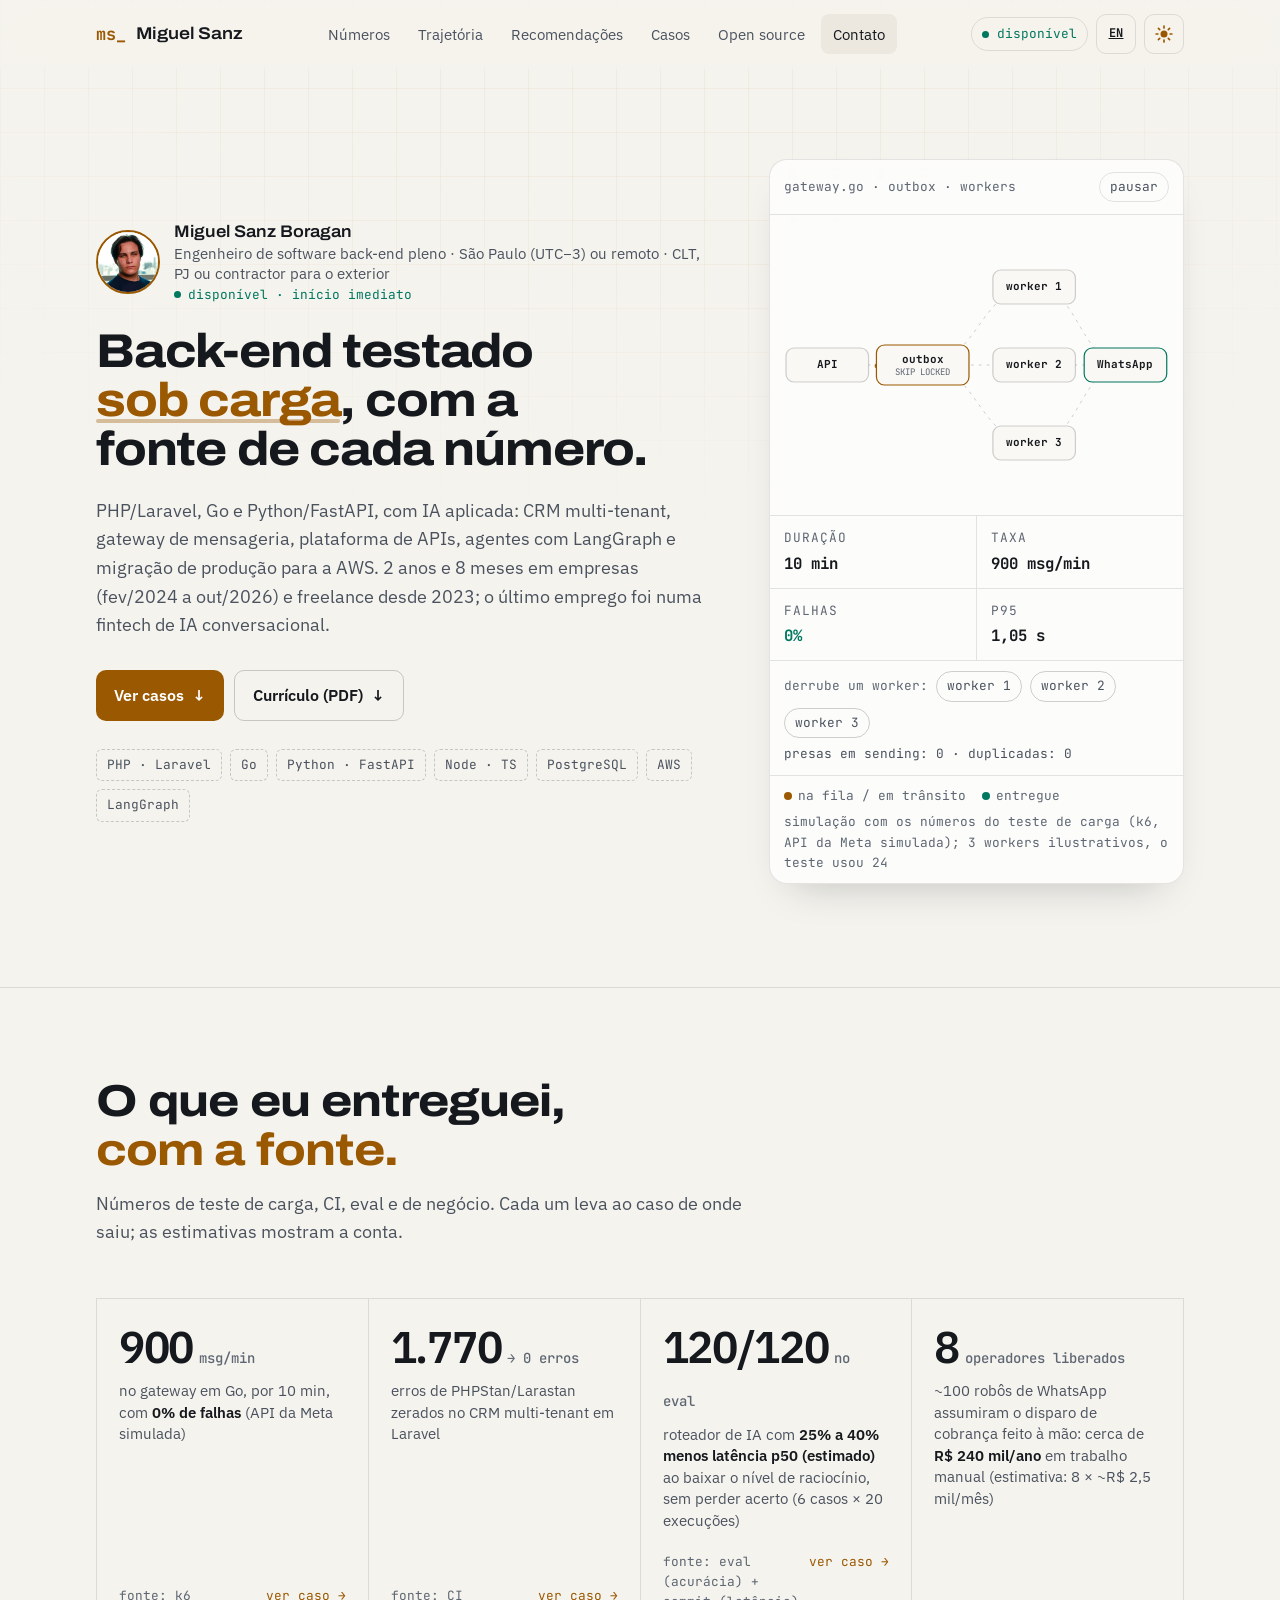
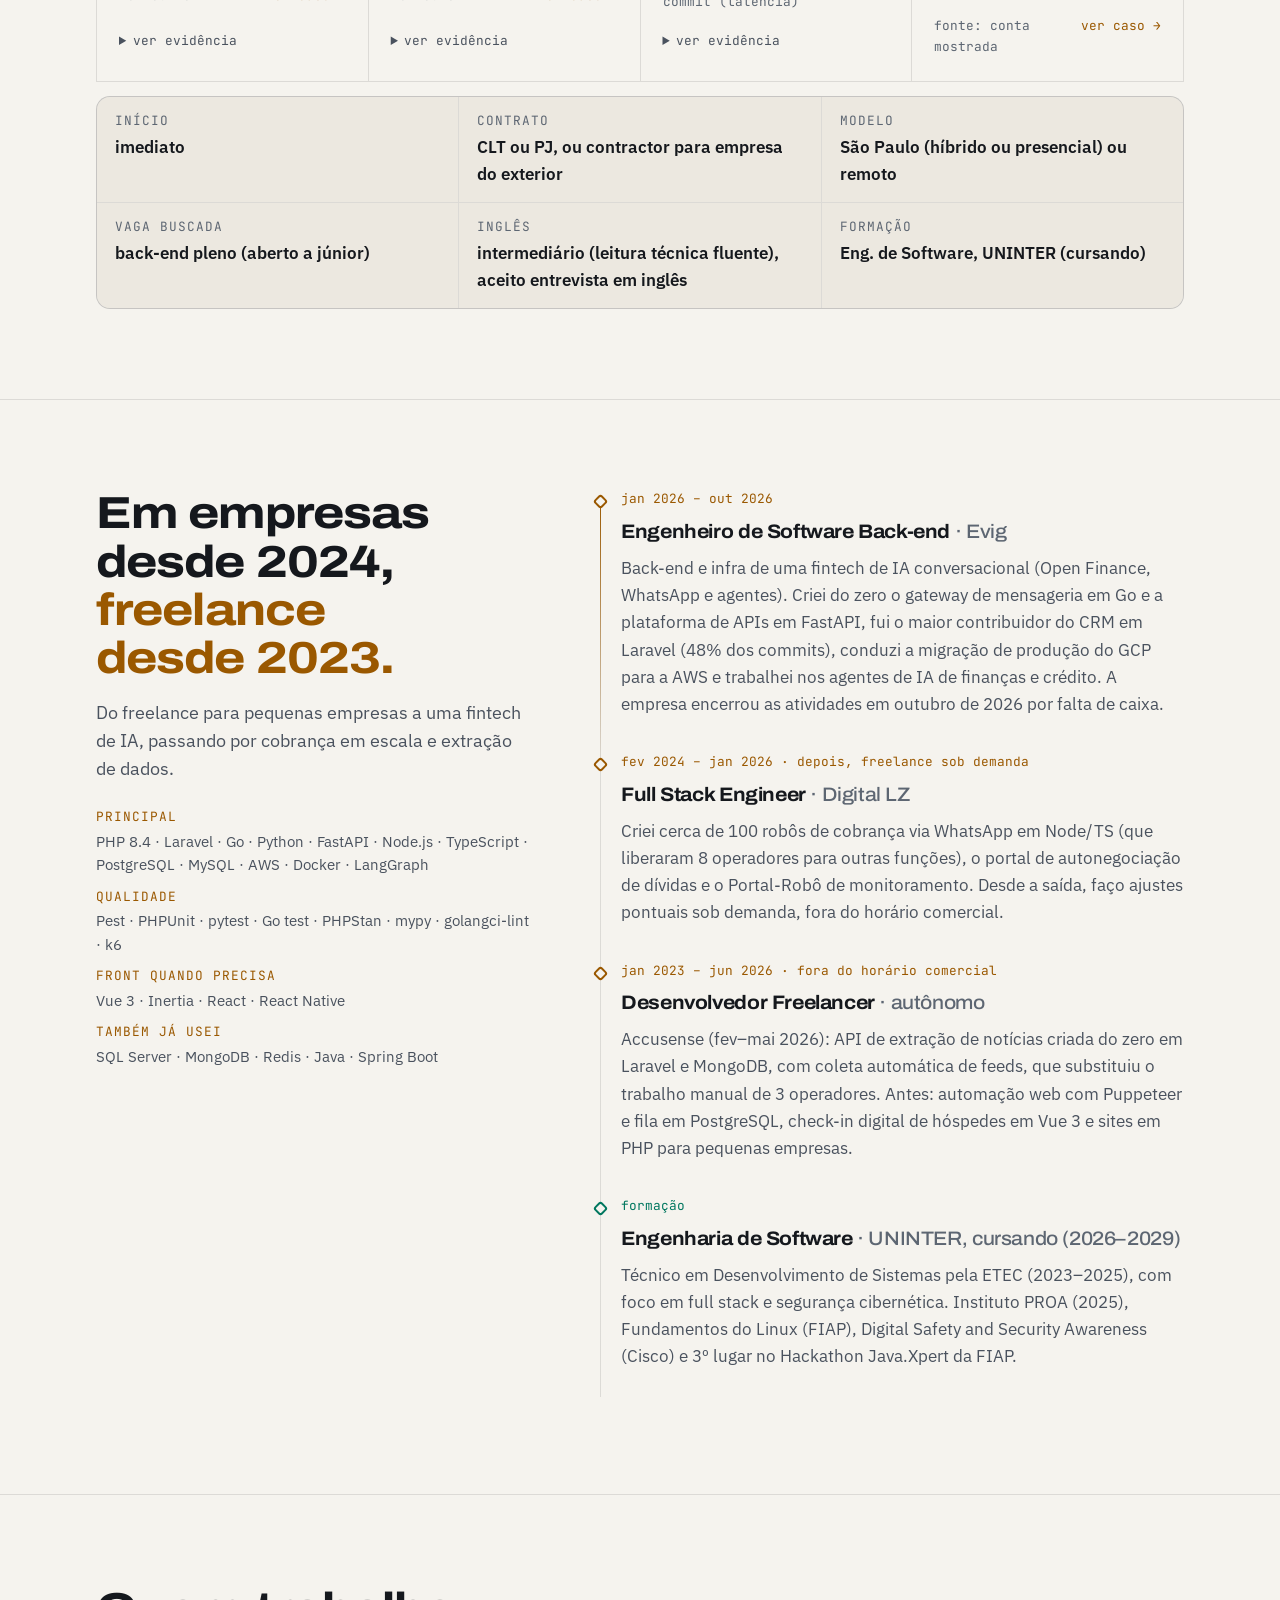
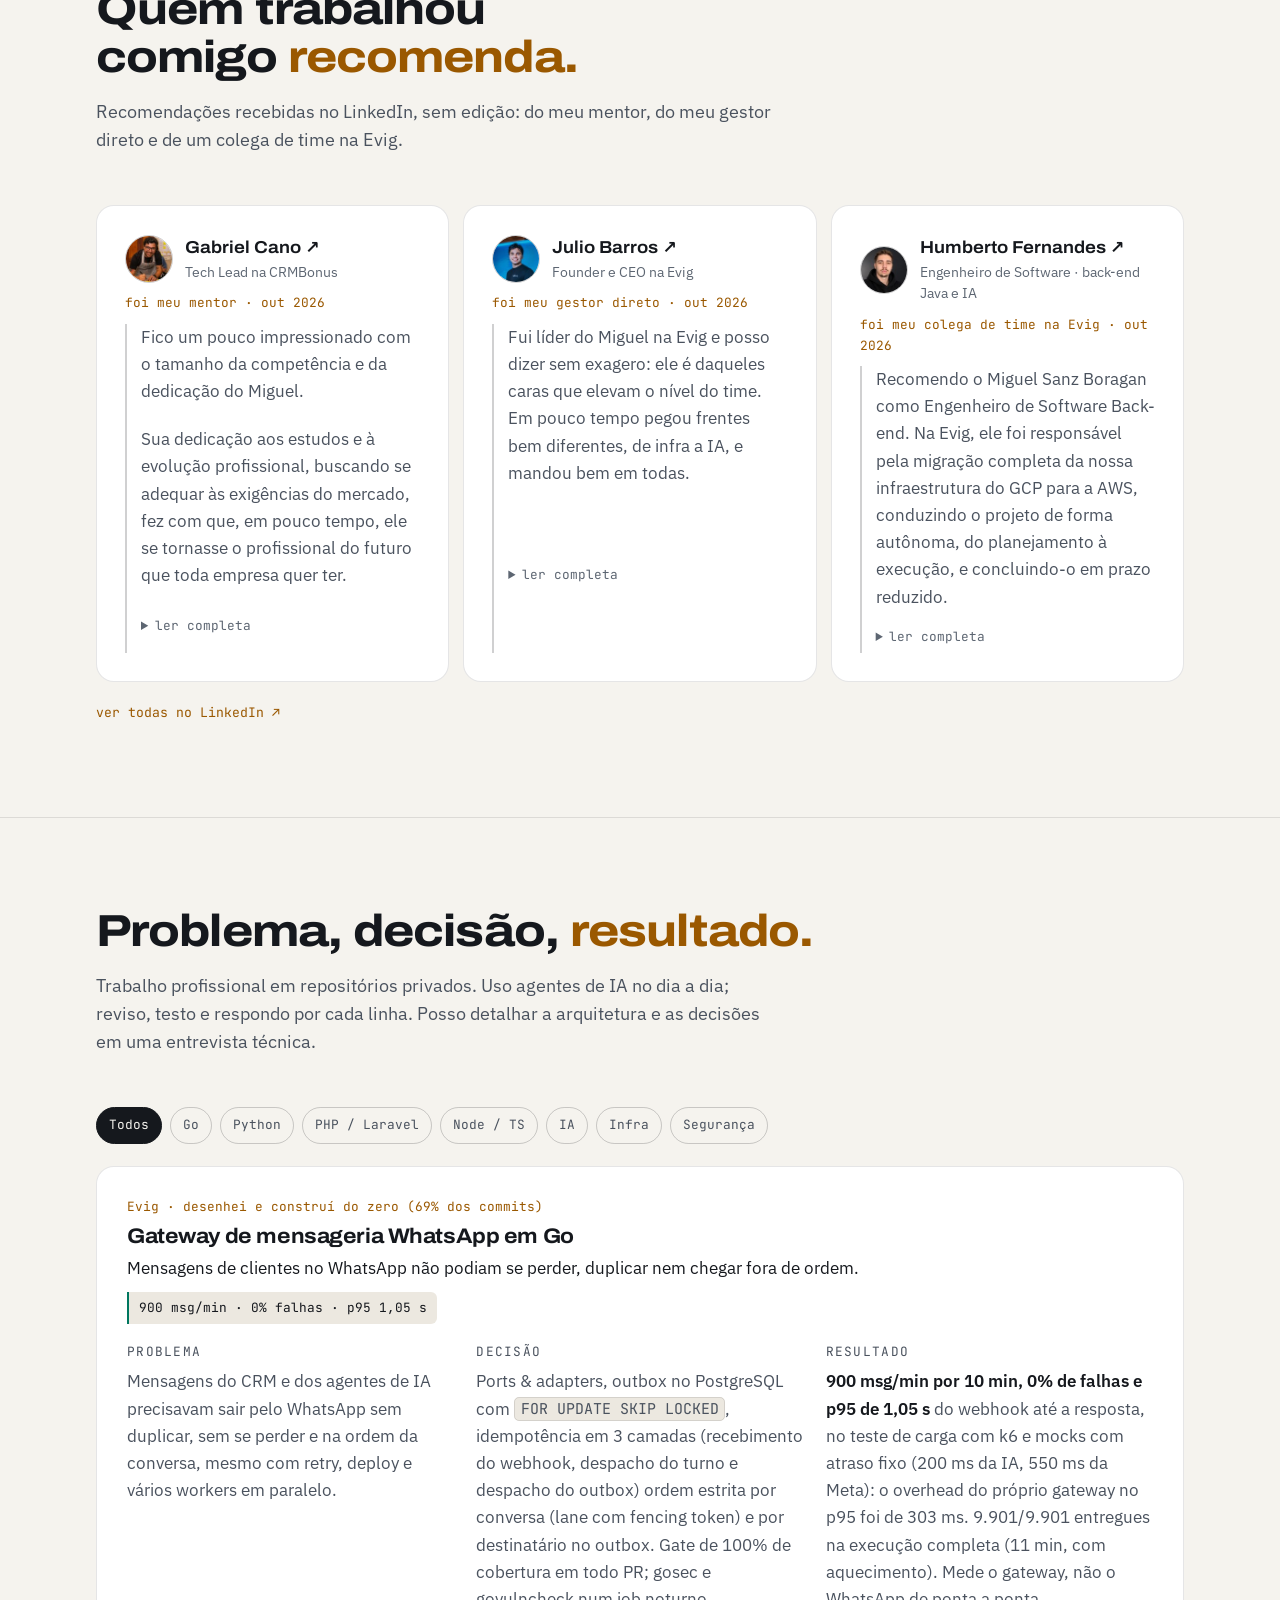
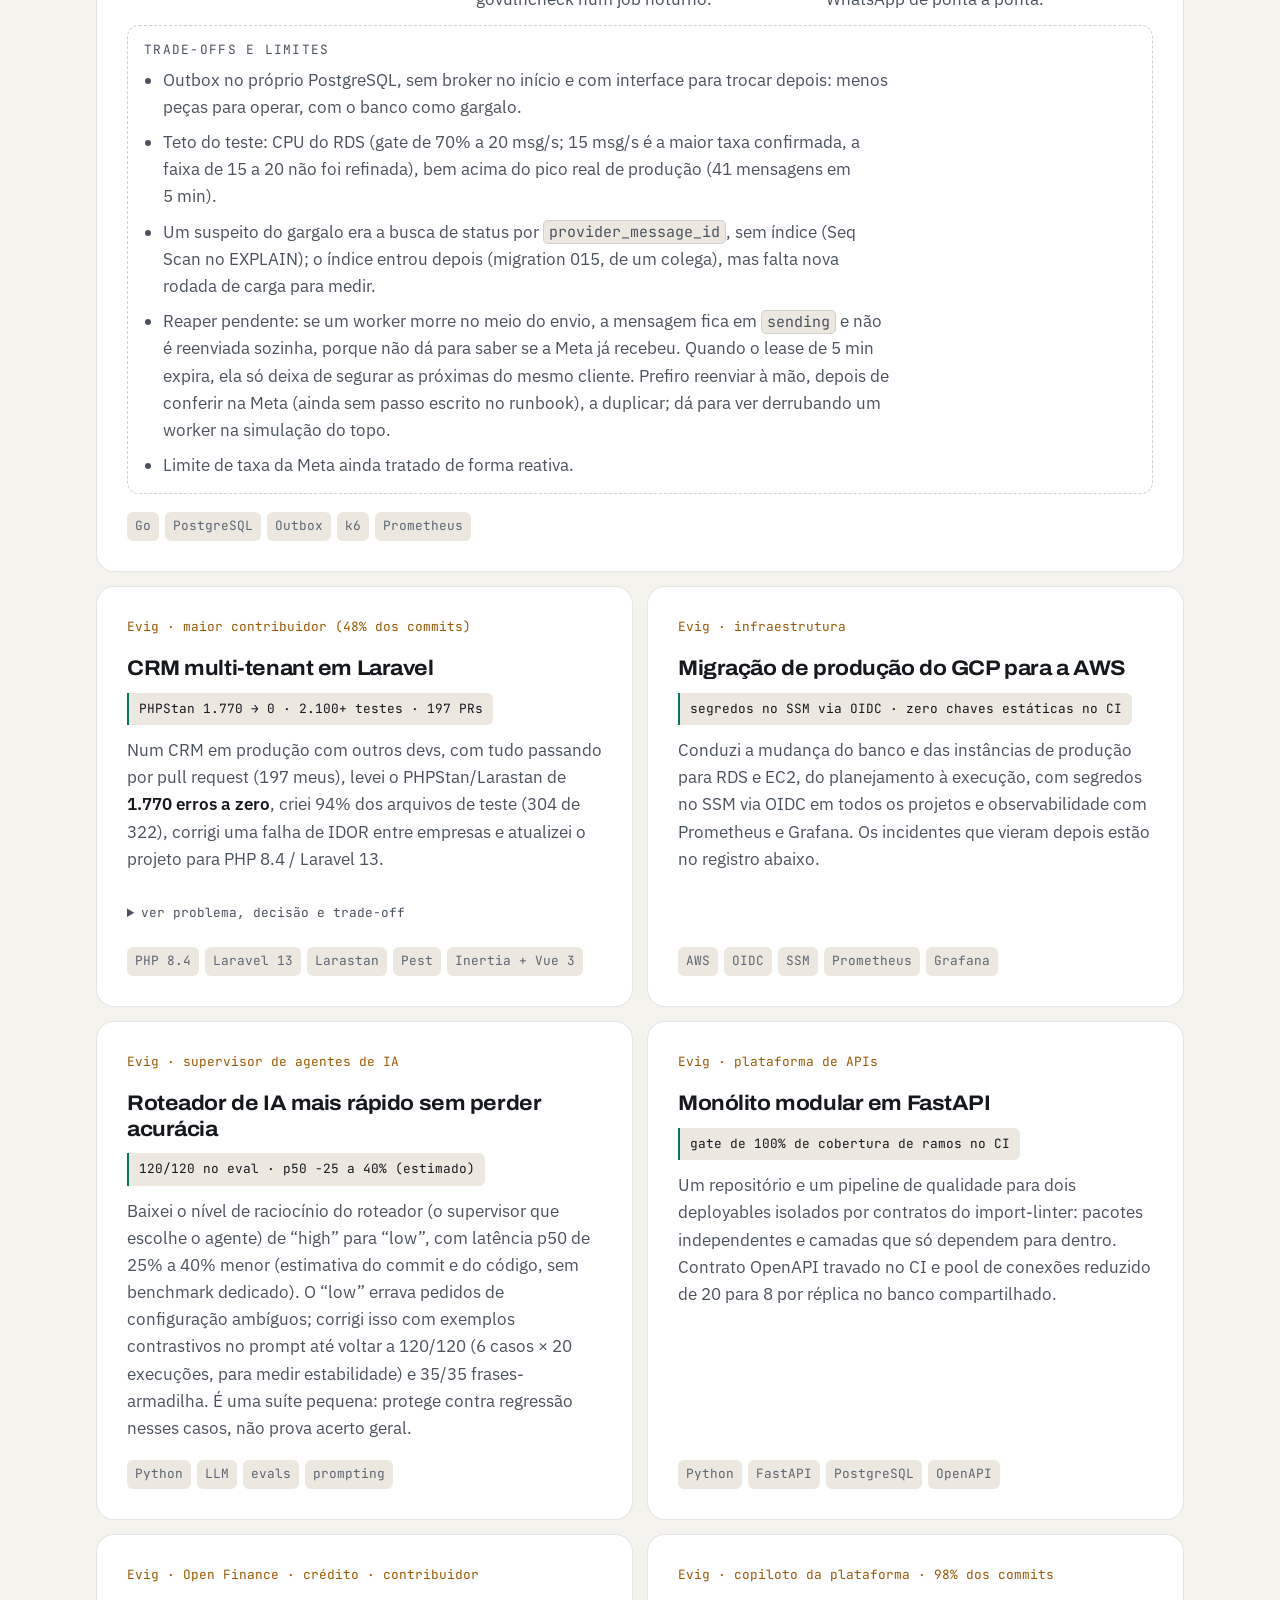
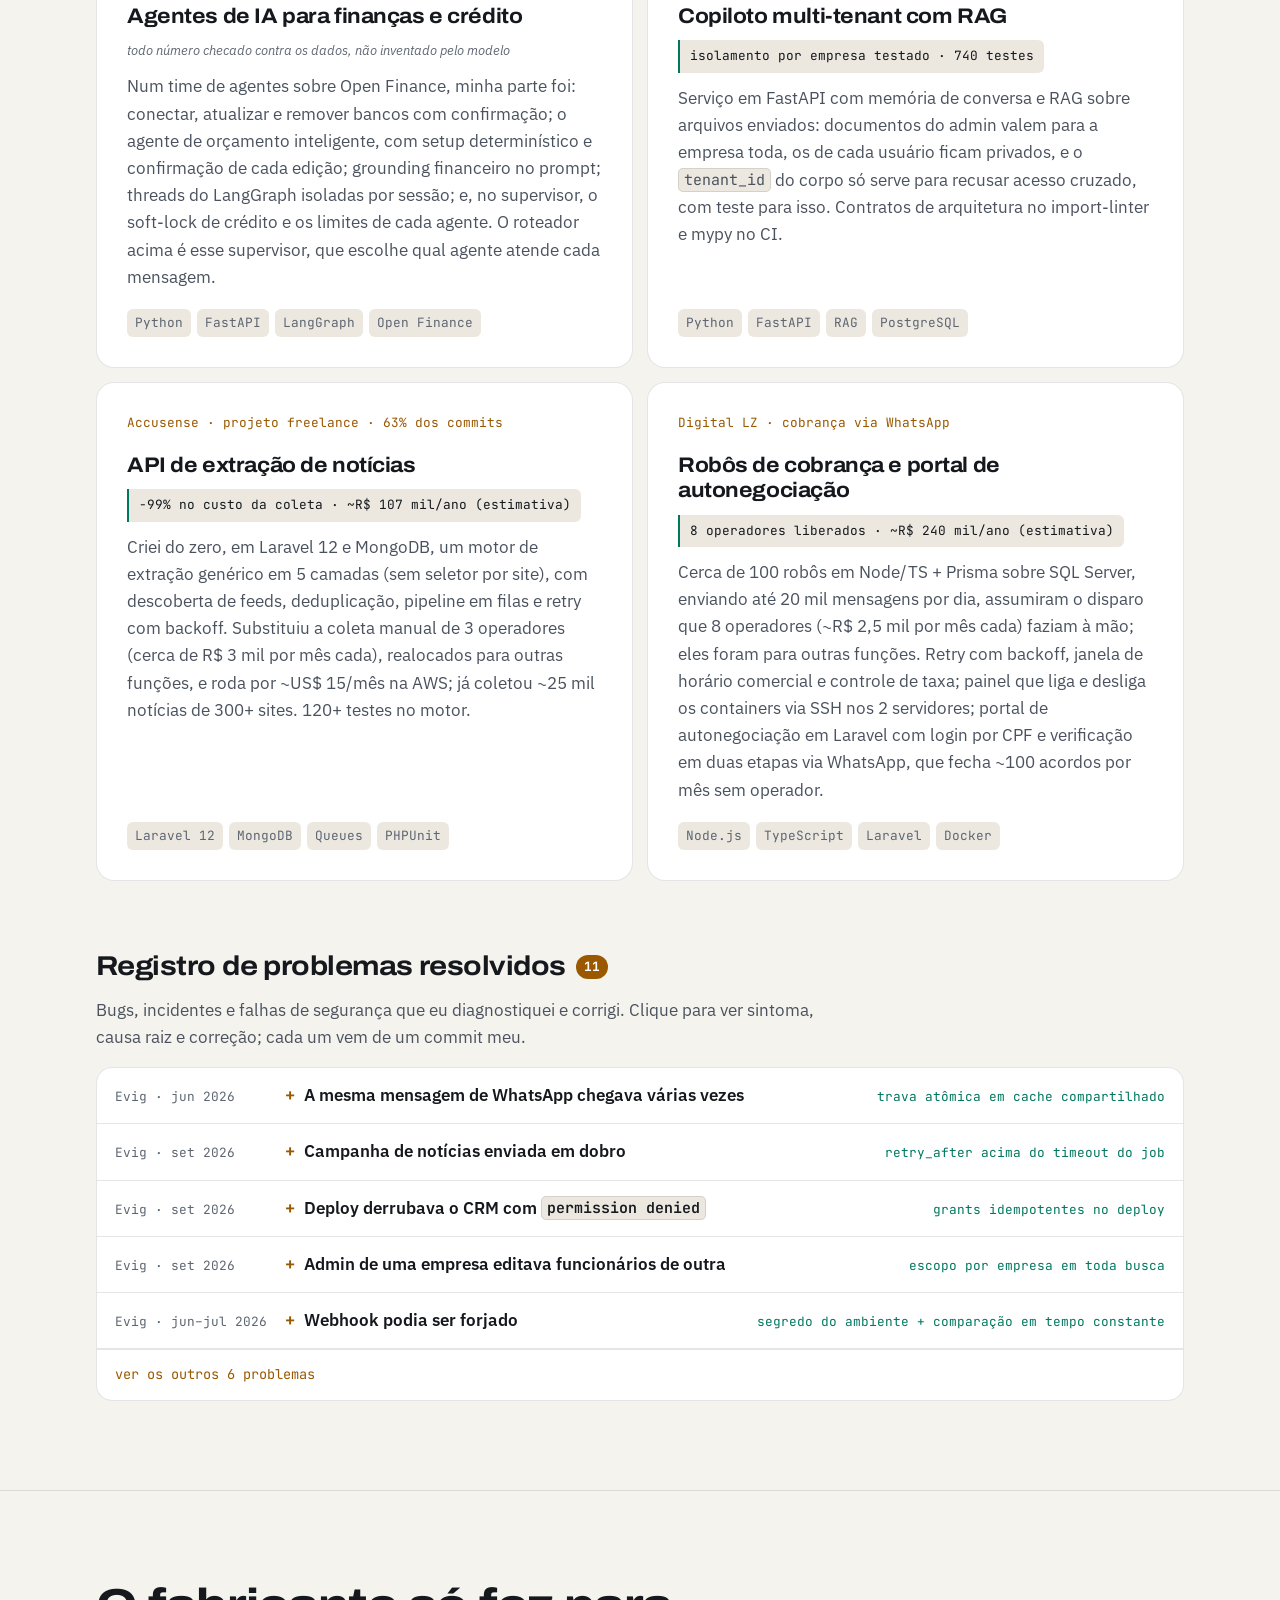
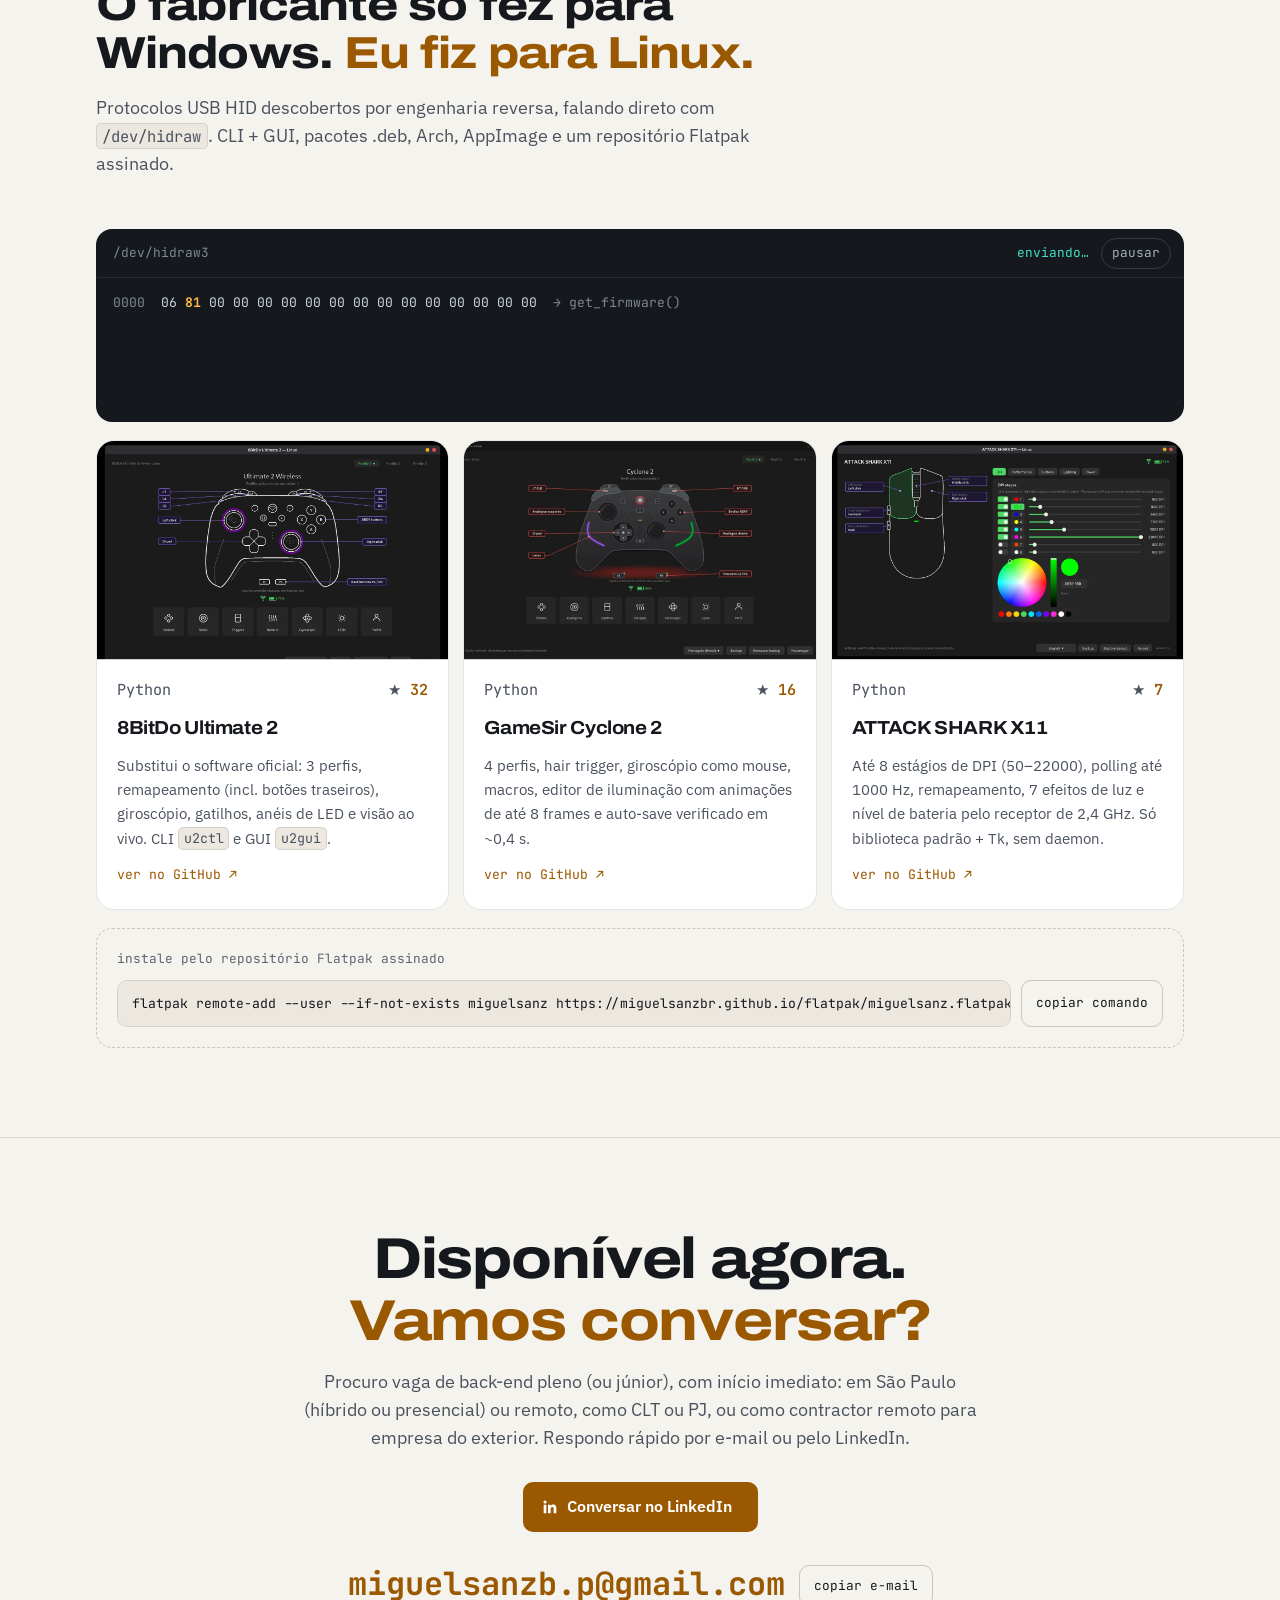
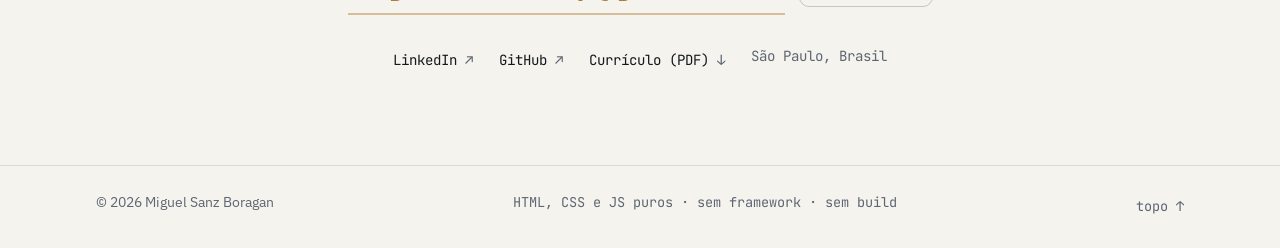
==== commit 4037ce37: "Alinha números com LinkedIn e CVs - Tira 9.901/9.901 do hero, da métrica e do resumo do caso (900 × " ====
--- a/index.html
+++ b/index.html
@@ -144,7 +144,7 @@
                     </div>
                     <canvas id="flow" aria-hidden="true"></canvas>
                     <dl class="flow-stats">
-                        <div><dt>entregues</dt><dd><span id="flow-done">9.901</span> / <span id="flow-total">9.901</span></dd></div>
+                        <div><dt>duração</dt><dd>10&nbsp;min</dd></div>
                         <div><dt>taxa</dt><dd><span id="flow-rate">900</span> msg/min</dd></div>
                         <div><dt>falhas</dt><dd class="ok">0%</dd></div>
                         <div><dt>p95</dt><dd>1,05&nbsp;s</dd></div>
@@ -166,7 +166,7 @@
                 <div class="metrics">
                     <article class="metric" data-reveal>
                         <p class="metric-val">900<small>msg/min</small></p>
-                        <p class="metric-label">no gateway em Go, por 10&nbsp;min, com <b>0% de falhas</b> (API da Meta simulada); 9.901/9.901 entregues na execução completa</p>
+                        <p class="metric-label">no gateway em Go, por 10&nbsp;min, com <b>0% de falhas</b> (API da Meta simulada)</p>
                         <p class="metric-foot mono"><span>fonte: k6</span><a href="#caso-gateway" aria-label="ver caso: gateway em Go">ver caso →</a></p>
                         <details class="receipt"><summary>ver evidência</summary>
 <pre translate="no" tabindex="0" role="region" aria-label="saída do k6">checks_succeeded...: <b>100.00%</b> 49505 out of 49505
@@ -351,7 +351,7 @@
                             <p class="case-meta mono">Evig · desenhei e construí do zero (69% dos commits)</p>
                             <h3>Gateway de mensageria WhatsApp em Go</h3>
                             <p class="case-lede">Mensagens de clientes no WhatsApp não podiam se perder, duplicar nem chegar fora de ordem.</p>
-                            <p class="case-result mono">900&nbsp;msg/min · 0% falhas · p95 1,05&nbsp;s · 9.901/9.901</p>
+                            <p class="case-result mono">900&nbsp;msg/min · 0% falhas · p95 1,05&nbsp;s</p>
                         </header>
                         <div class="case-cols">
                             <div>
@@ -437,7 +437,7 @@
                         <p class="case-meta mono">Accusense · projeto freelance · 63% dos commits</p>
                         <h3>API de extração de notícias</h3>
                         <p class="case-result mono">−99% no custo da coleta · ~R$&nbsp;107 mil/ano (estimativa)</p>
-                        <p>Criei do zero, em Laravel 12 e MongoDB, um motor de extração genérico em 5 camadas (sem seletor por site), com descoberta de feeds, deduplicação, pipeline em filas e retry com backoff. Substituiu a coleta manual de 3 operadores (cerca de R$&nbsp;3 mil por mês cada), realocados para outras funções, e roda por ~US$&nbsp;15/mês na AWS. 120+ testes no motor.</p>
+                        <p>Criei do zero, em Laravel 12 e MongoDB, um motor de extração genérico em 5 camadas (sem seletor por site), com descoberta de feeds, deduplicação, pipeline em filas e retry com backoff. Substituiu a coleta manual de 3 operadores (cerca de R$&nbsp;3 mil por mês cada), realocados para outras funções, e roda por ~US$&nbsp;15/mês na AWS; já coletou ~25 mil notícias de 300+ sites. 120+ testes no motor.</p>
                         <ul class="case-stack mono" translate="no"><li>Laravel 12</li><li>MongoDB</li><li>Queues</li><li>PHPUnit</li></ul>
                     </article>
 
@@ -445,8 +445,8 @@
                         <p class="case-meta mono">Digital LZ · cobrança via WhatsApp</p>
                         <h3>Robôs de cobrança e portal de autonegociação</h3>
                         <p class="case-result mono">8 operadores liberados · ~R$&nbsp;240 mil/ano (estimativa)</p>
-                        <p>Cerca de 100 robôs em Node/TS + Prisma sobre SQL Server, enviando até 20 mil mensagens por dia, assumiram o disparo que 8 operadores (~R$&nbsp;2,5 mil por mês cada) faziam à mão; eles foram para outras funções. Retry com backoff, janela de horário comercial e controle de taxa; painel que controla os containers pela API do Docker; portal de autonegociação em Laravel com login por CPF e verificação em duas etapas via WhatsApp, que fecha ~100 acordos por mês sem operador.</p>
-                        <ul class="case-stack mono" translate="no"><li>Node.js</li><li>TypeScript</li><li>Laravel</li><li>Docker API</li></ul>
+                        <p>Cerca de 100 robôs em Node/TS + Prisma sobre SQL Server, enviando até 20 mil mensagens por dia, assumiram o disparo que 8 operadores (~R$&nbsp;2,5 mil por mês cada) faziam à mão; eles foram para outras funções. Retry com backoff, janela de horário comercial e controle de taxa; painel que liga e desliga os containers via SSH nos 2 servidores; portal de autonegociação em Laravel com login por CPF e verificação em duas etapas via WhatsApp, que fecha ~100 acordos por mês sem operador.</p>
+                        <ul class="case-stack mono" translate="no"><li>Node.js</li><li>TypeScript</li><li>Laravel</li><li>Docker</li></ul>
                     </article>
                 </div>
 
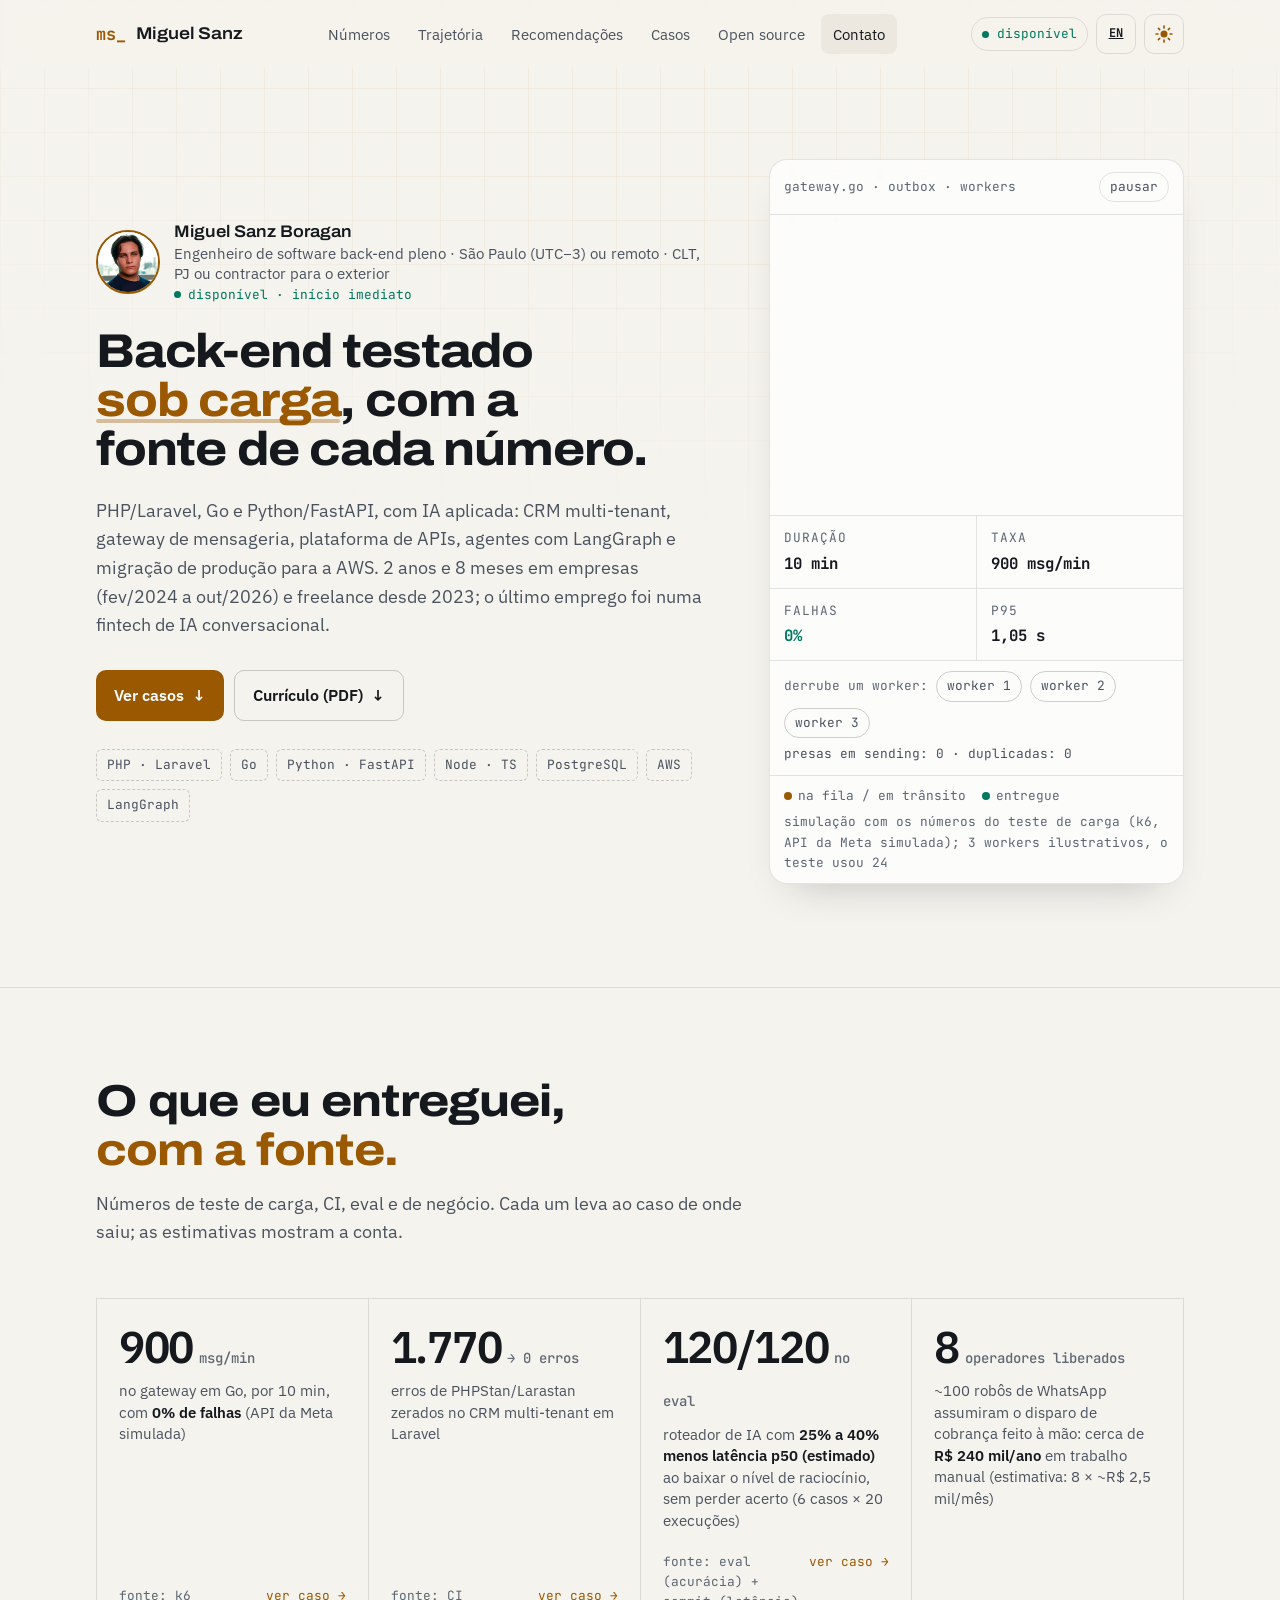
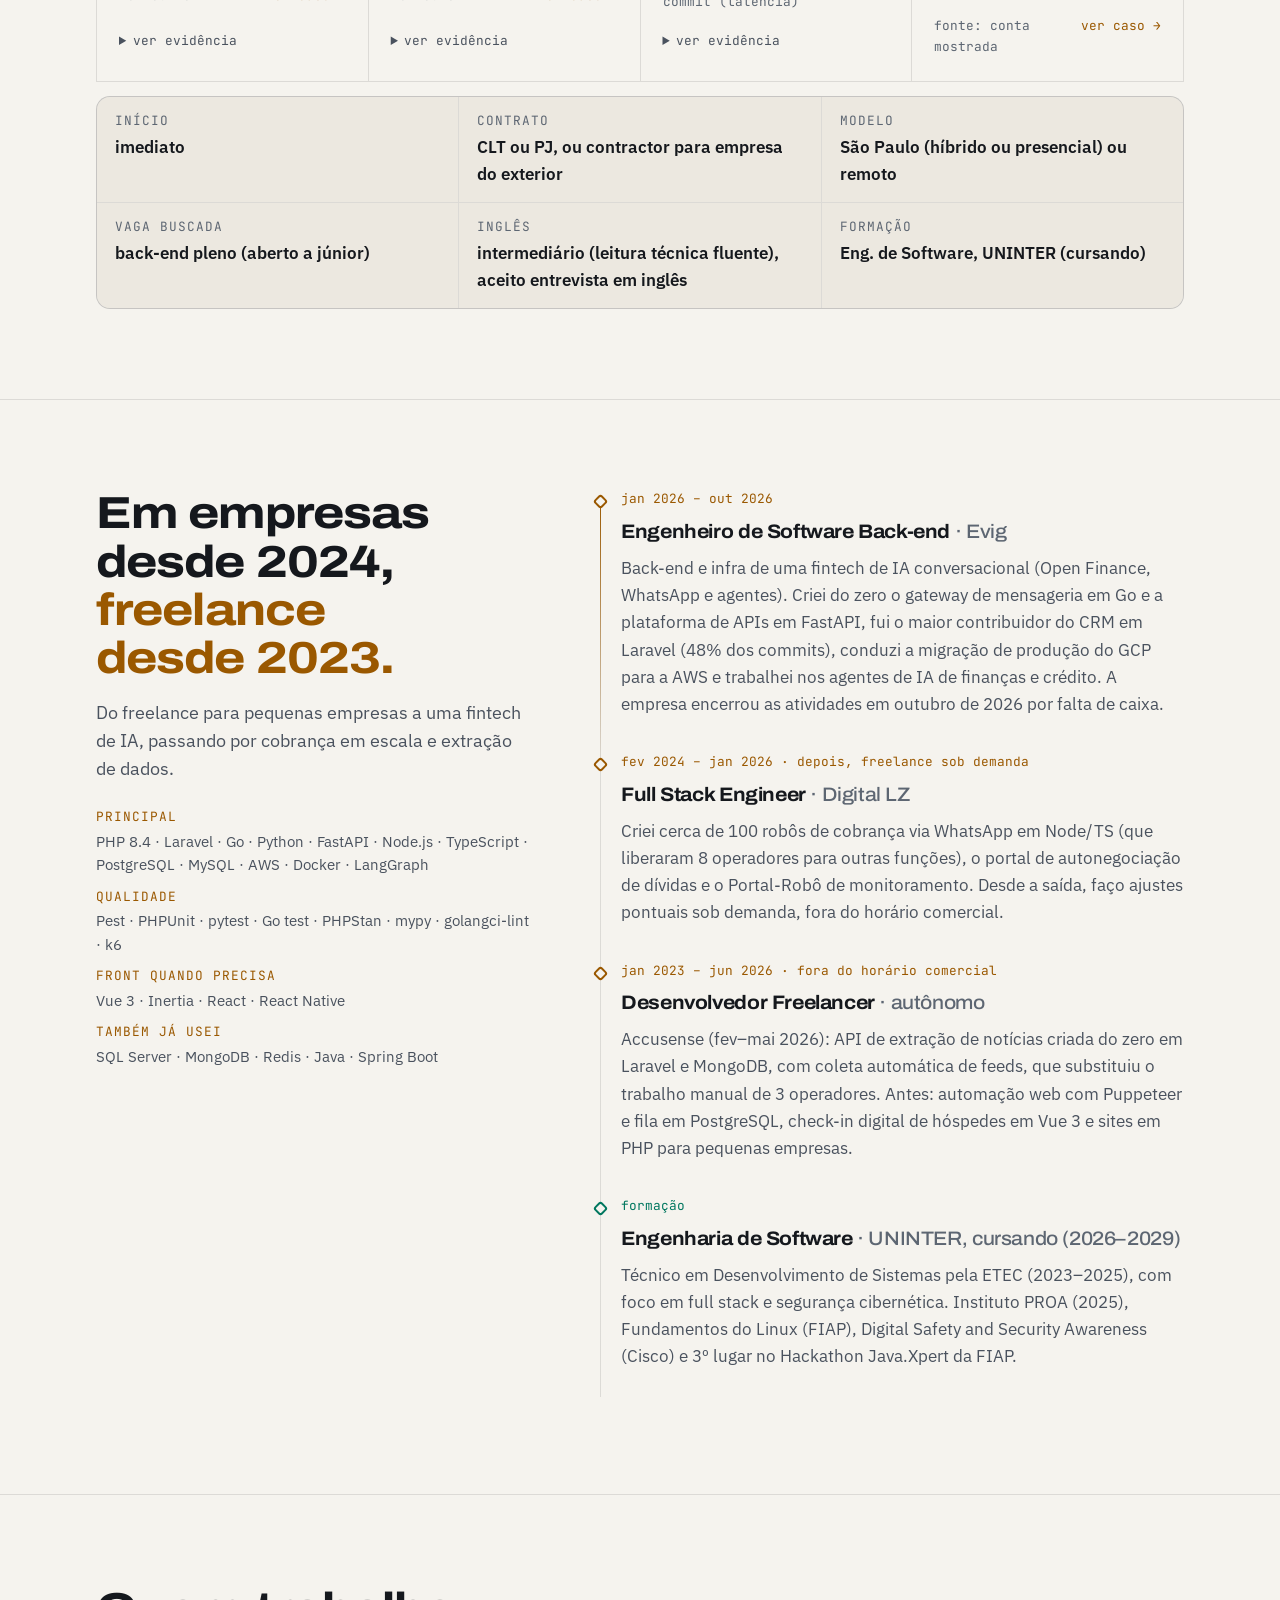
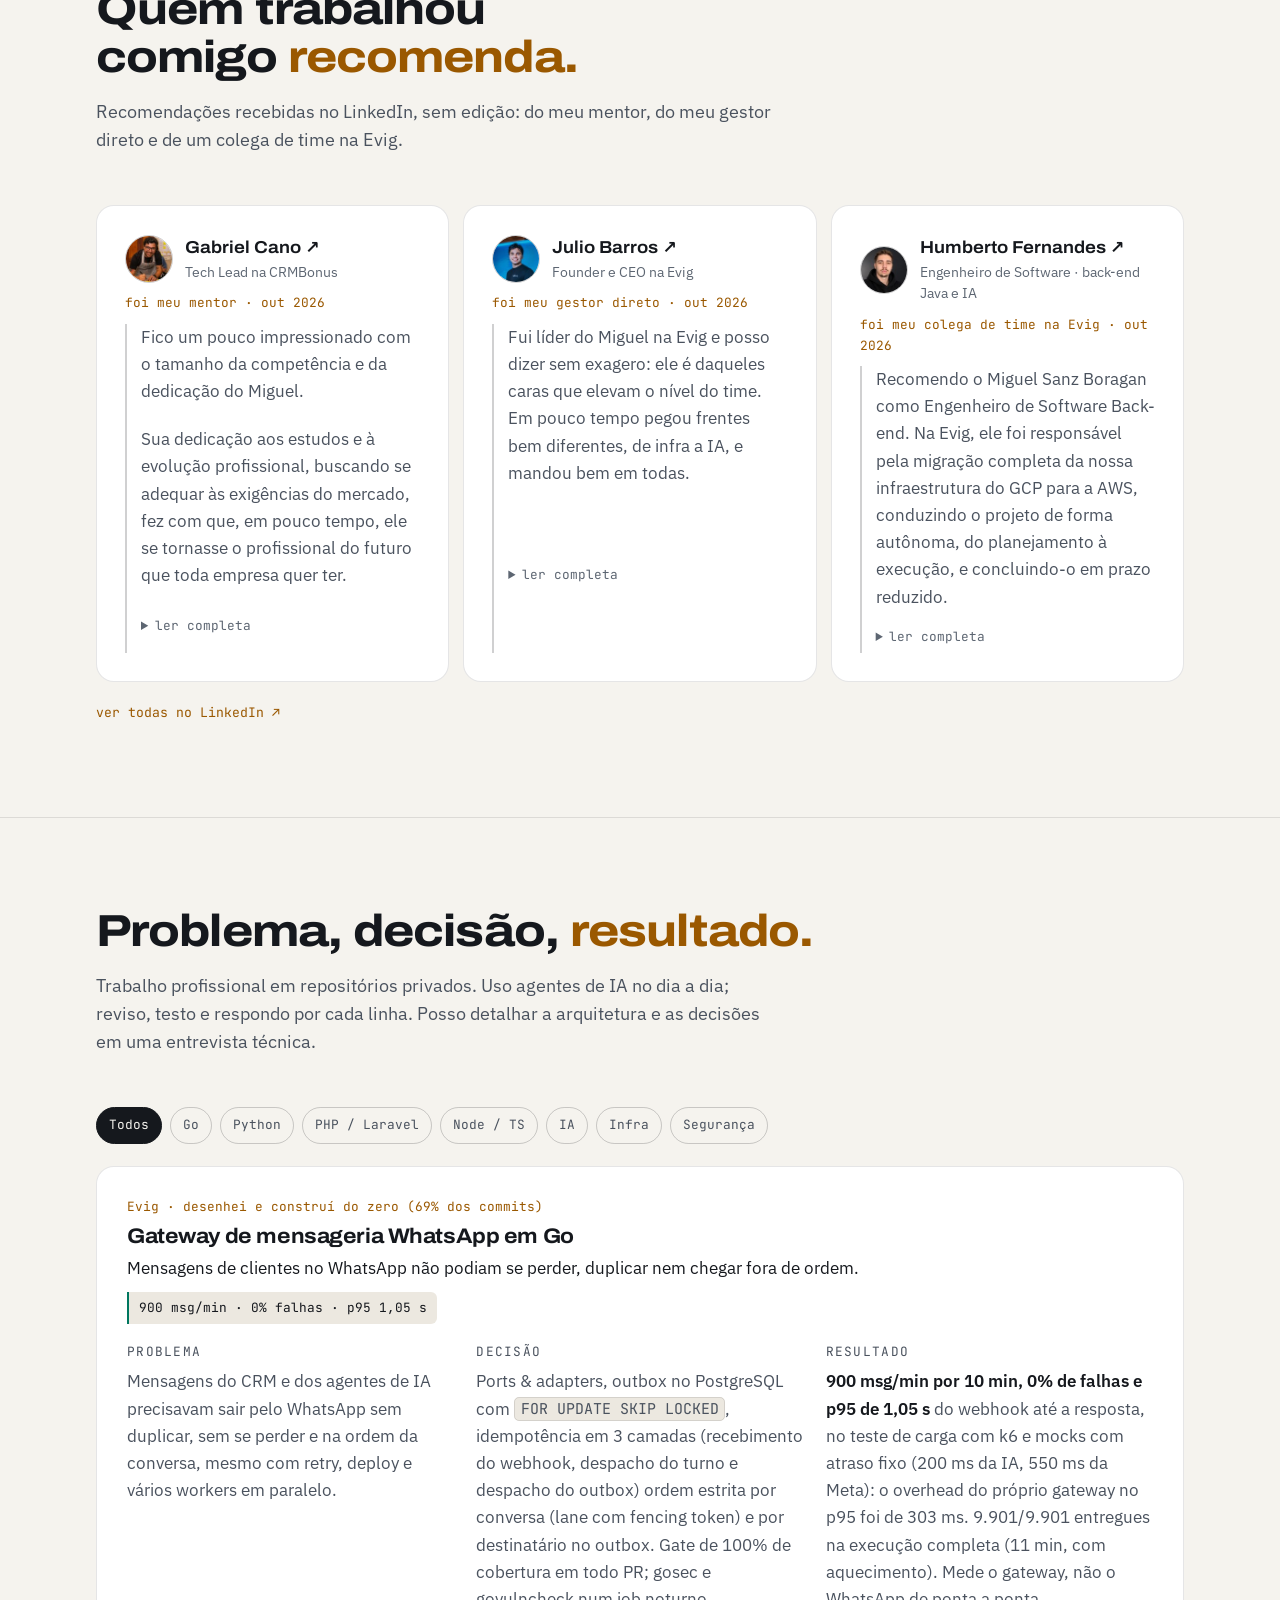
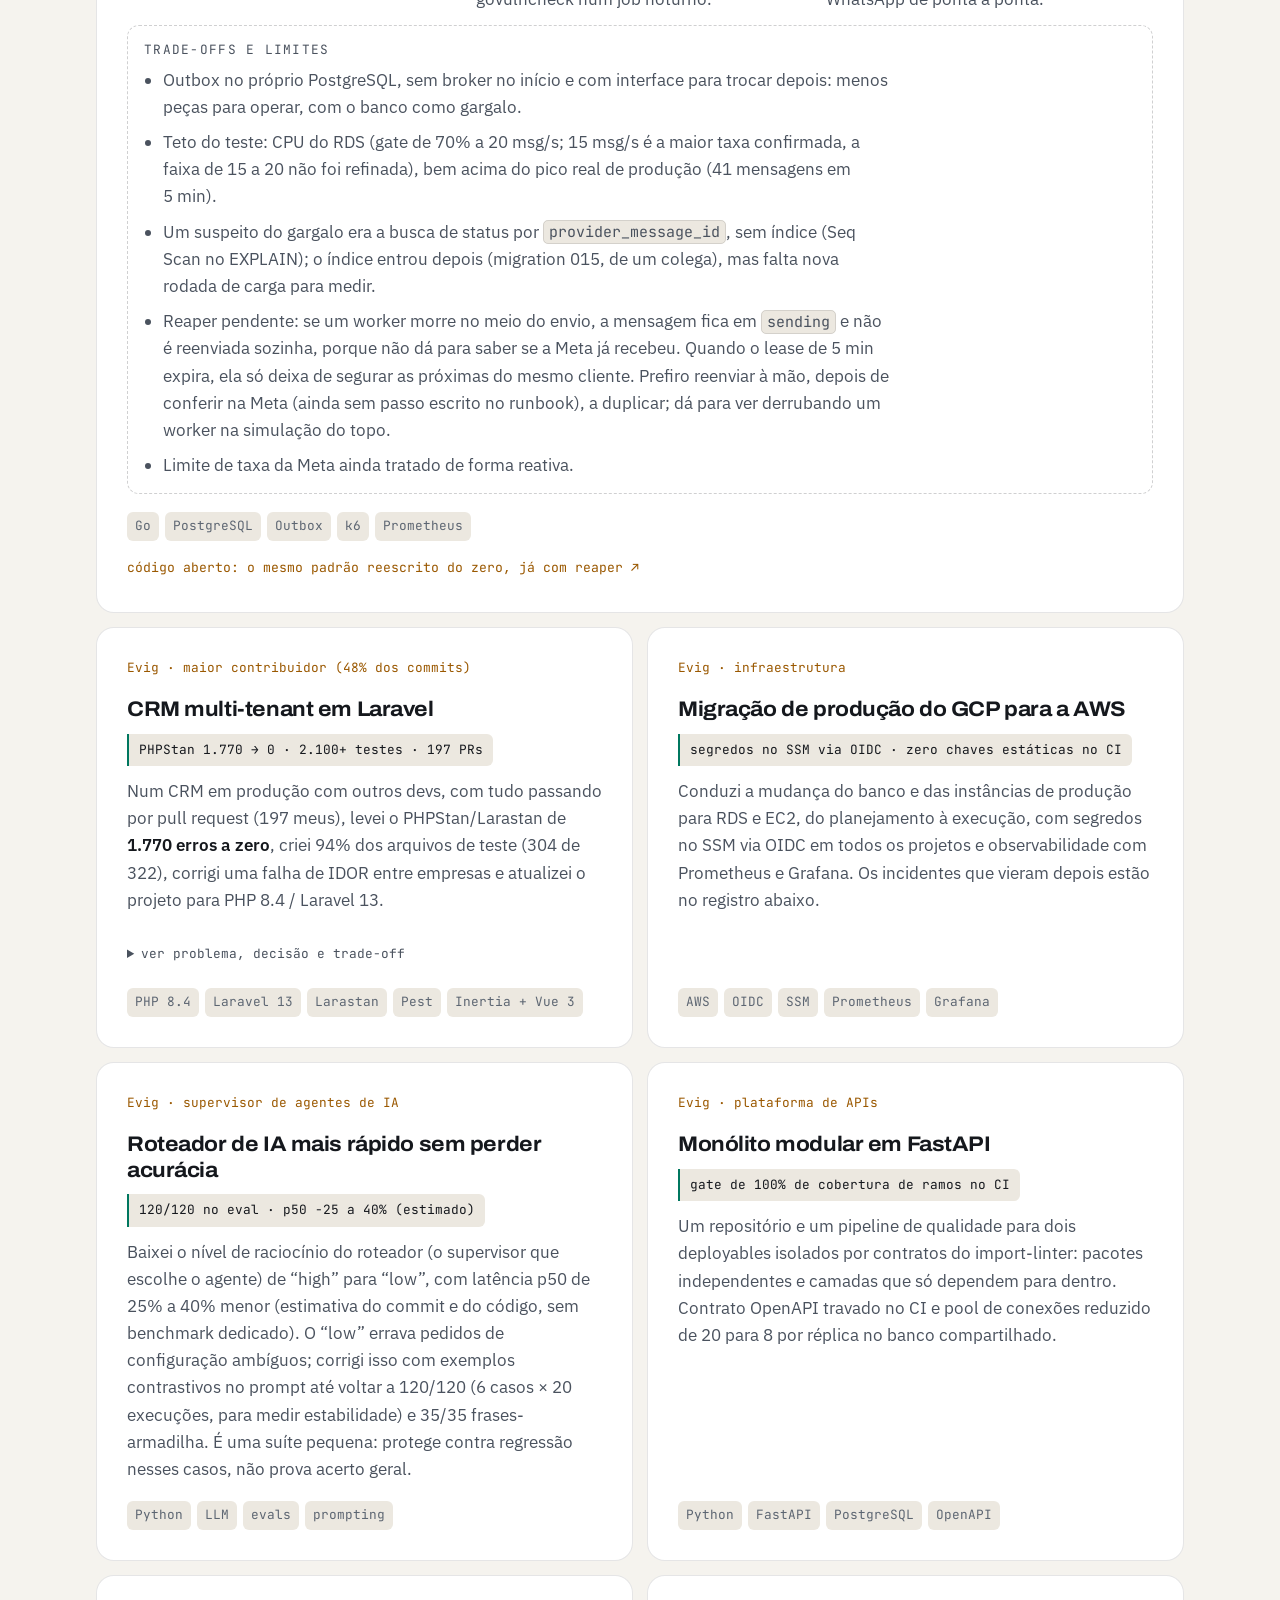
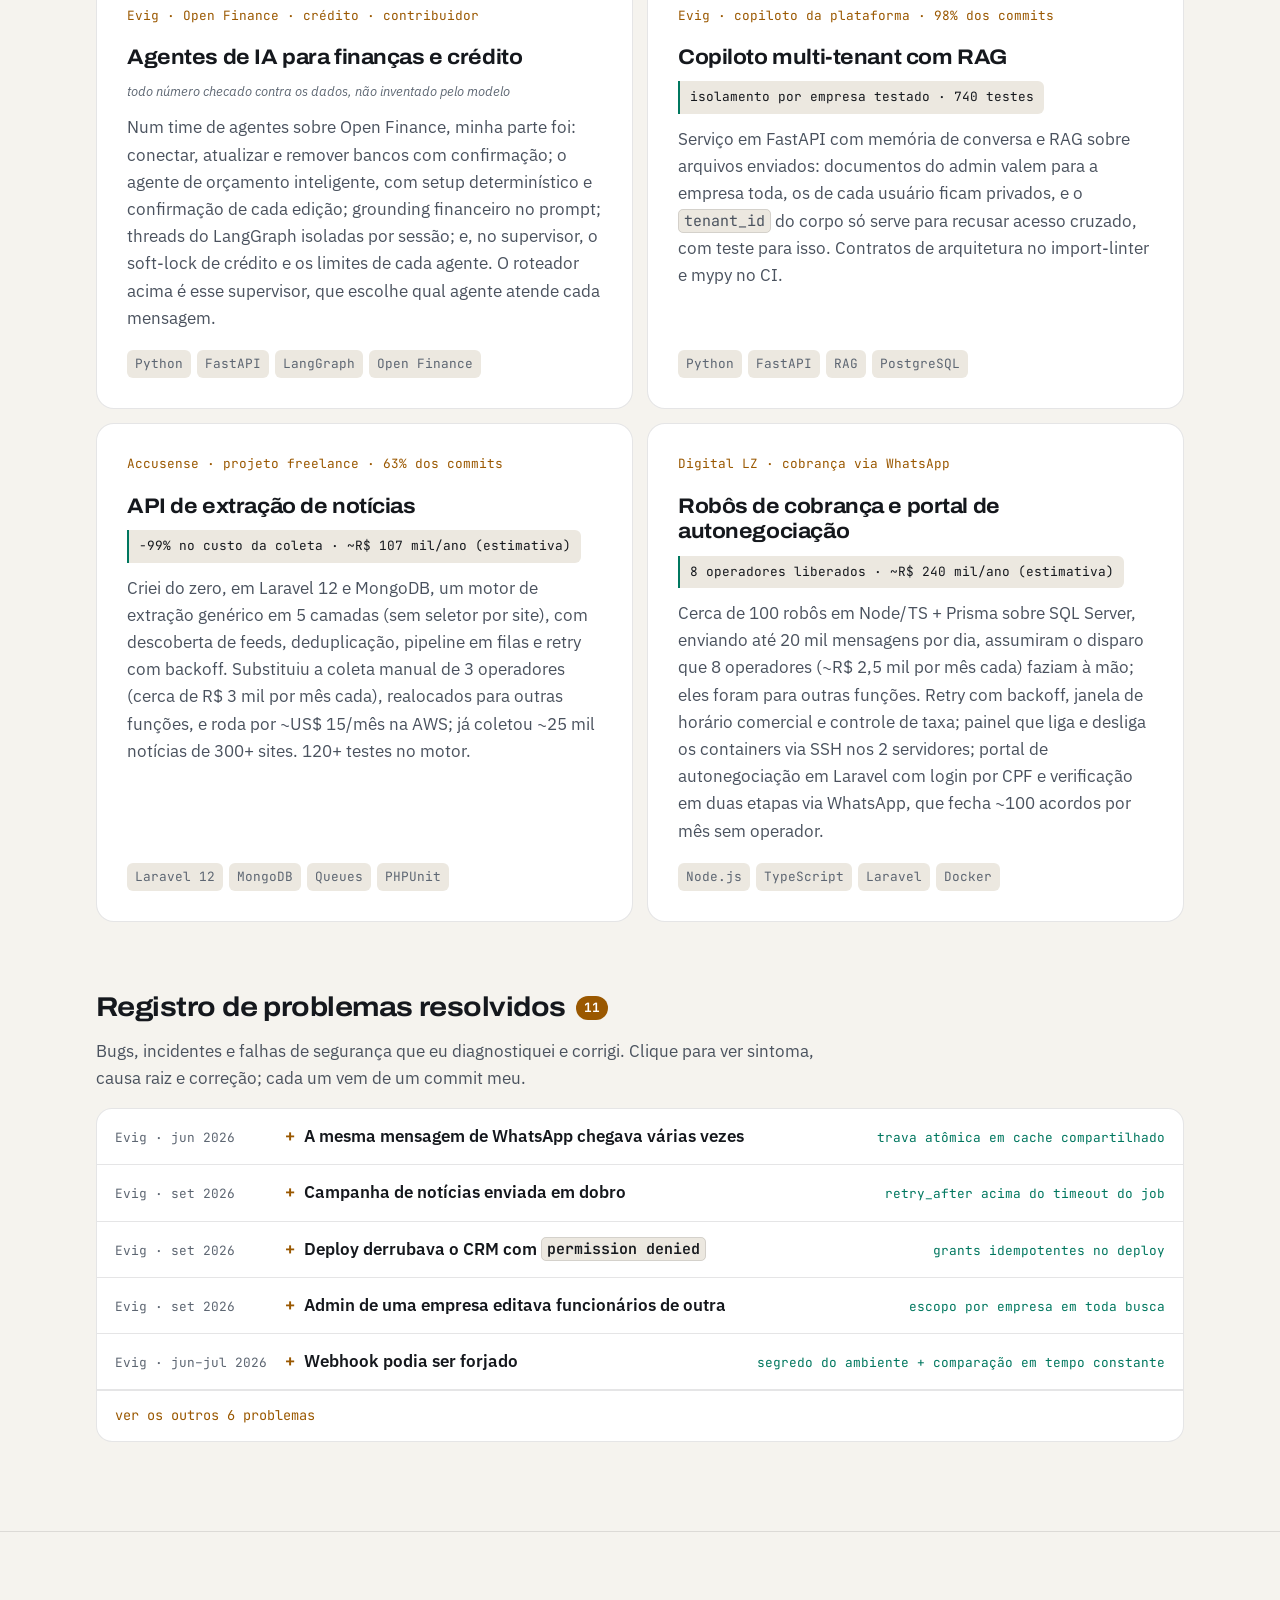
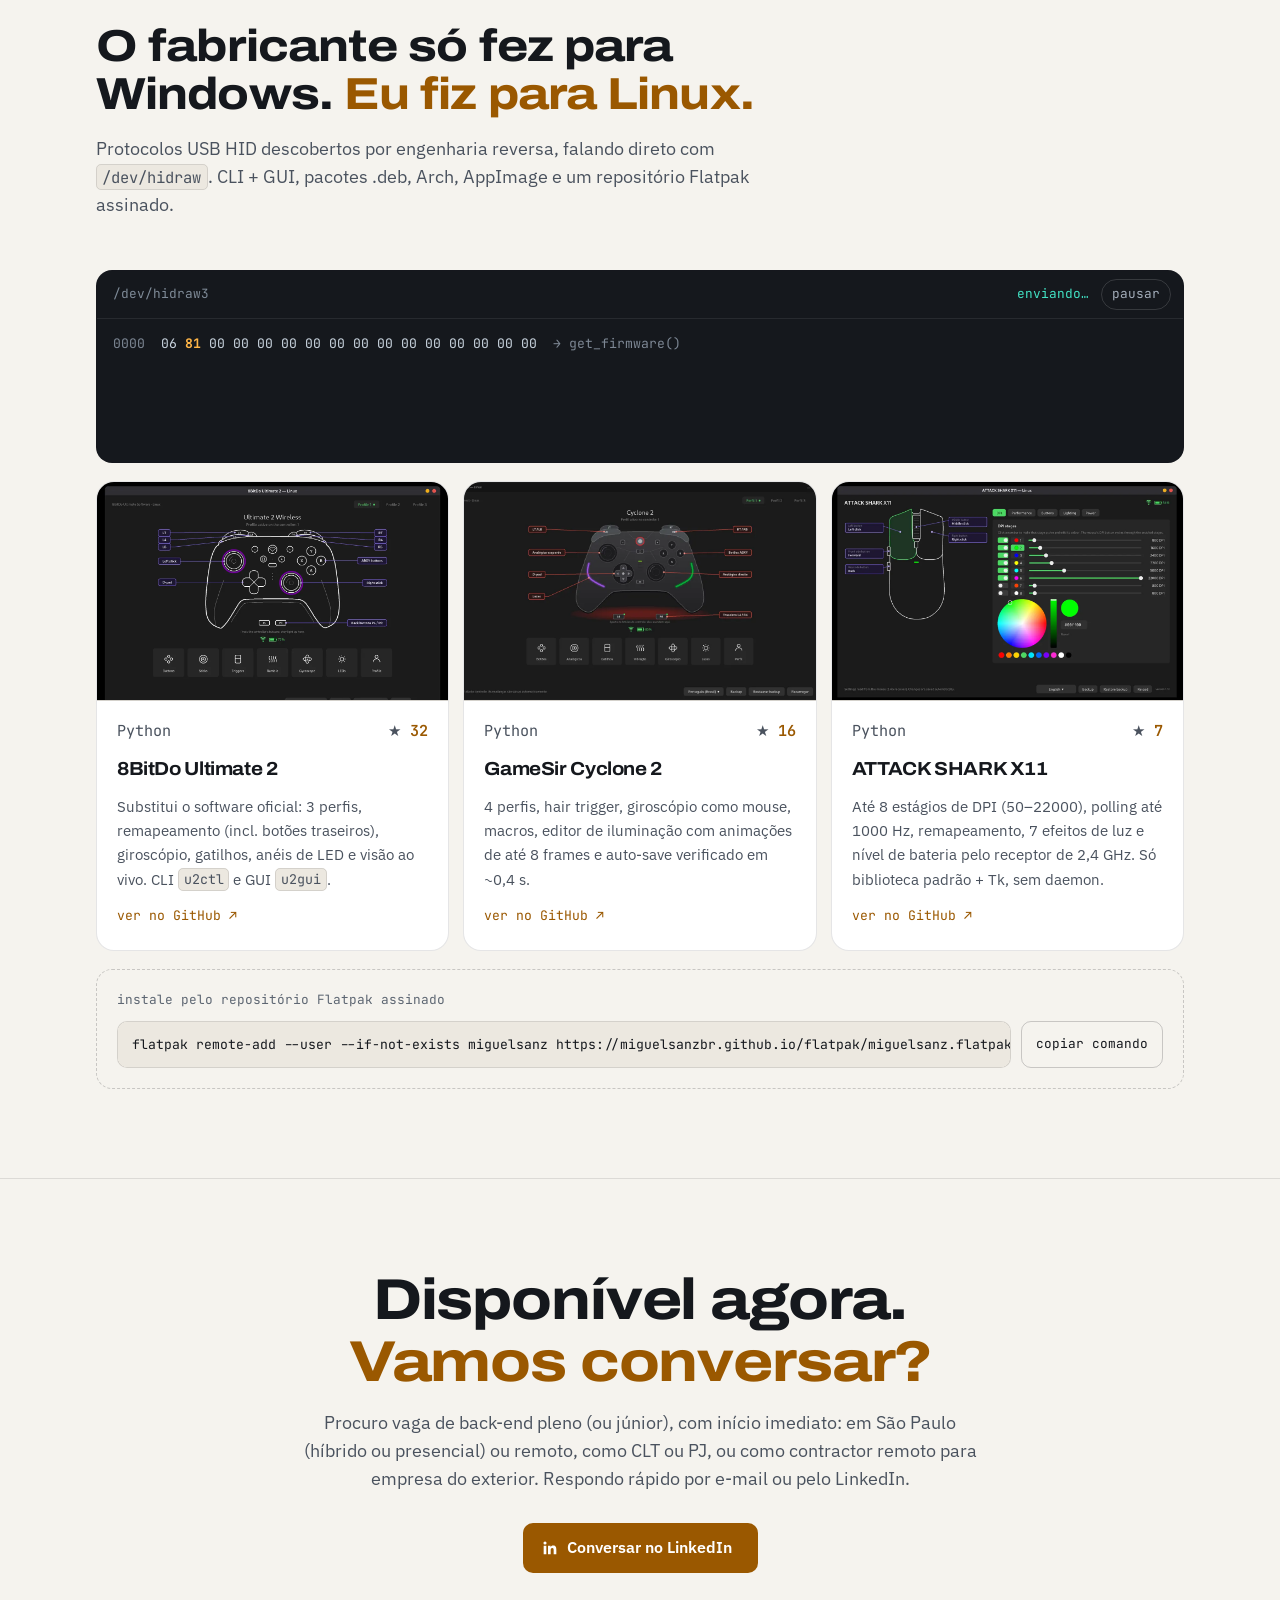
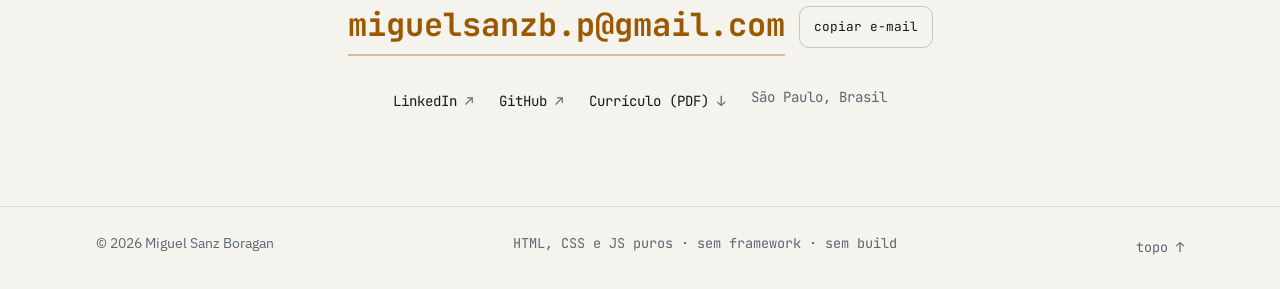
==== commit ca61a83b: "Link pro código aberto do gateway (outbox-gateway-demo)" ====
--- a/index.html
+++ b/index.html
@@ -378,6 +378,7 @@
                             </ul>
                         </div>
                         <ul class="case-stack mono" translate="no"><li>Go</li><li>PostgreSQL</li><li>Outbox</li><li>k6</li><li>Prometheus</li></ul>
+                        <p><a class="link" href="https://github.com/MiguelSanzBr/outbox-gateway-demo" target="_blank" rel="noopener">código aberto: o mesmo padrão reescrito do zero, já com reaper <span aria-hidden="true">↗</span><span class="sr-only"> (abre em nova aba)</span></a></p>
                     </article>
 
                     <article class="case" id="caso-crm" data-tags="php seg" data-reveal>
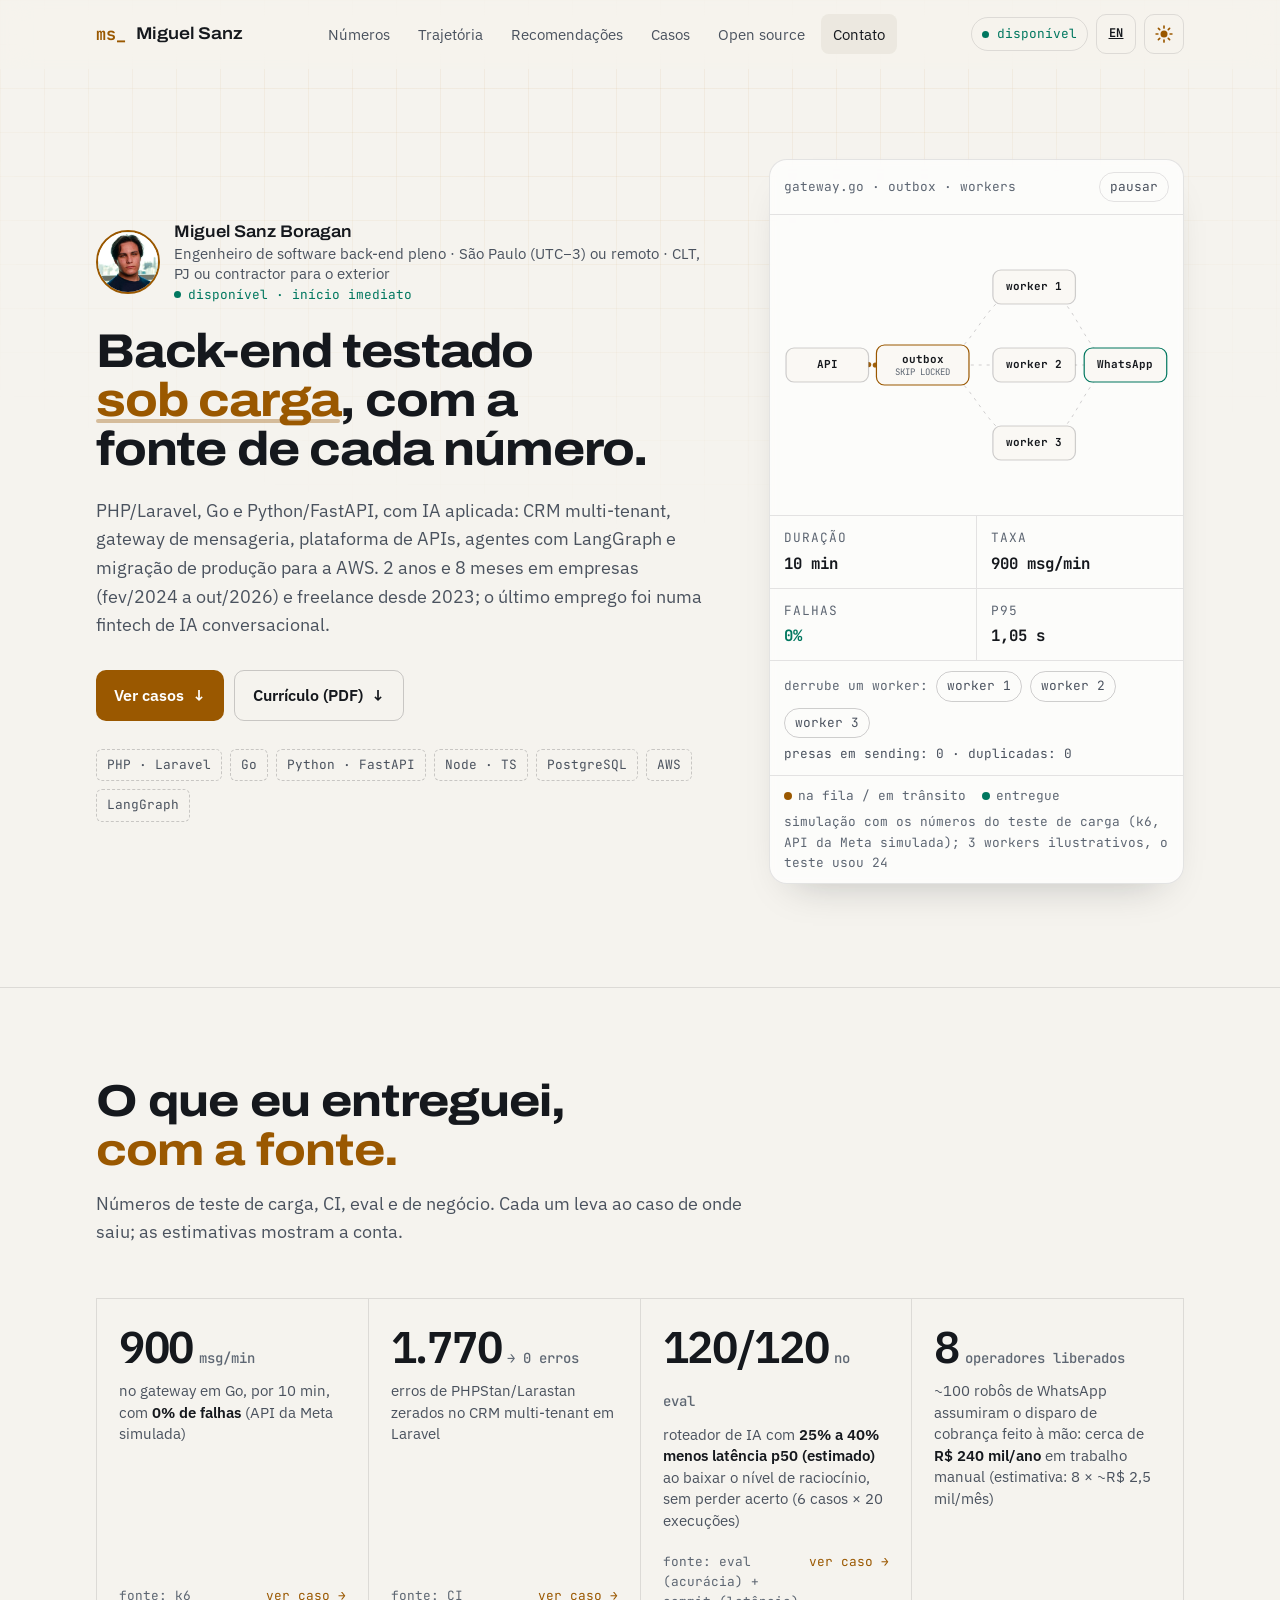
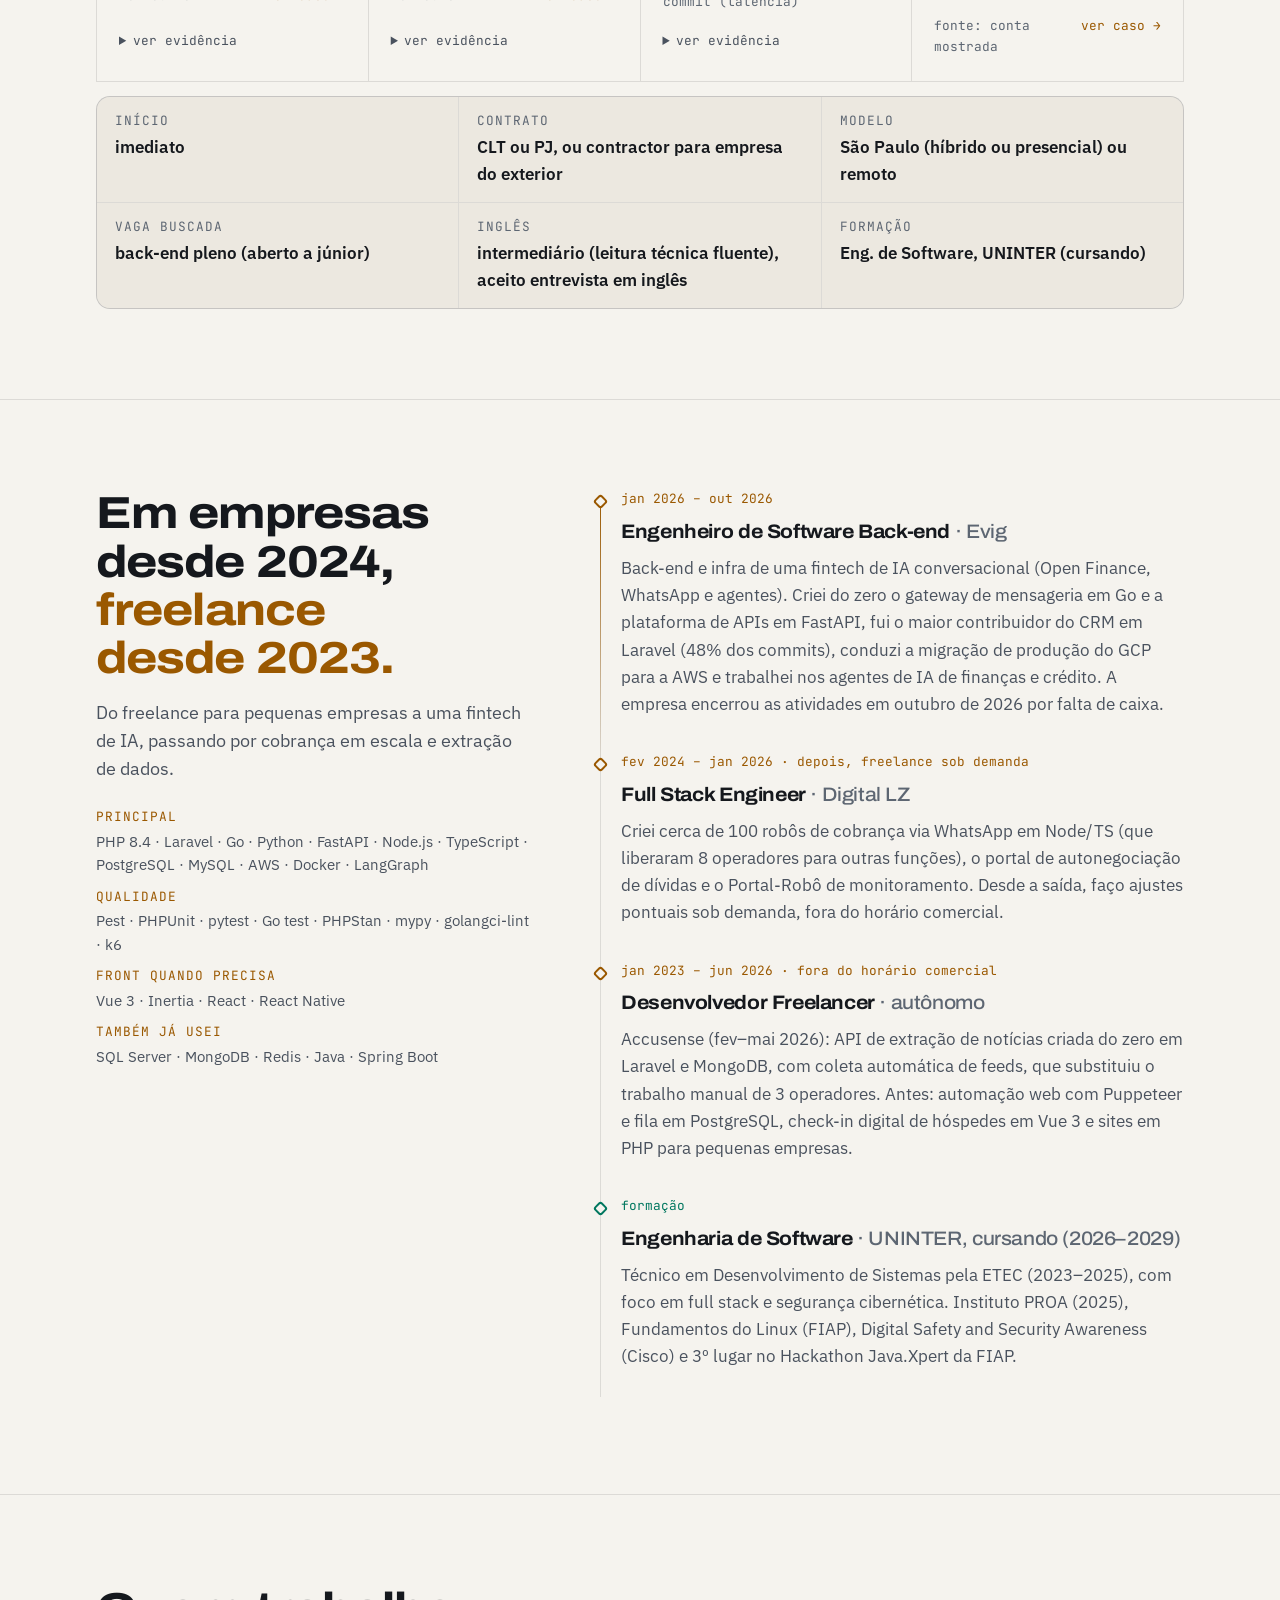
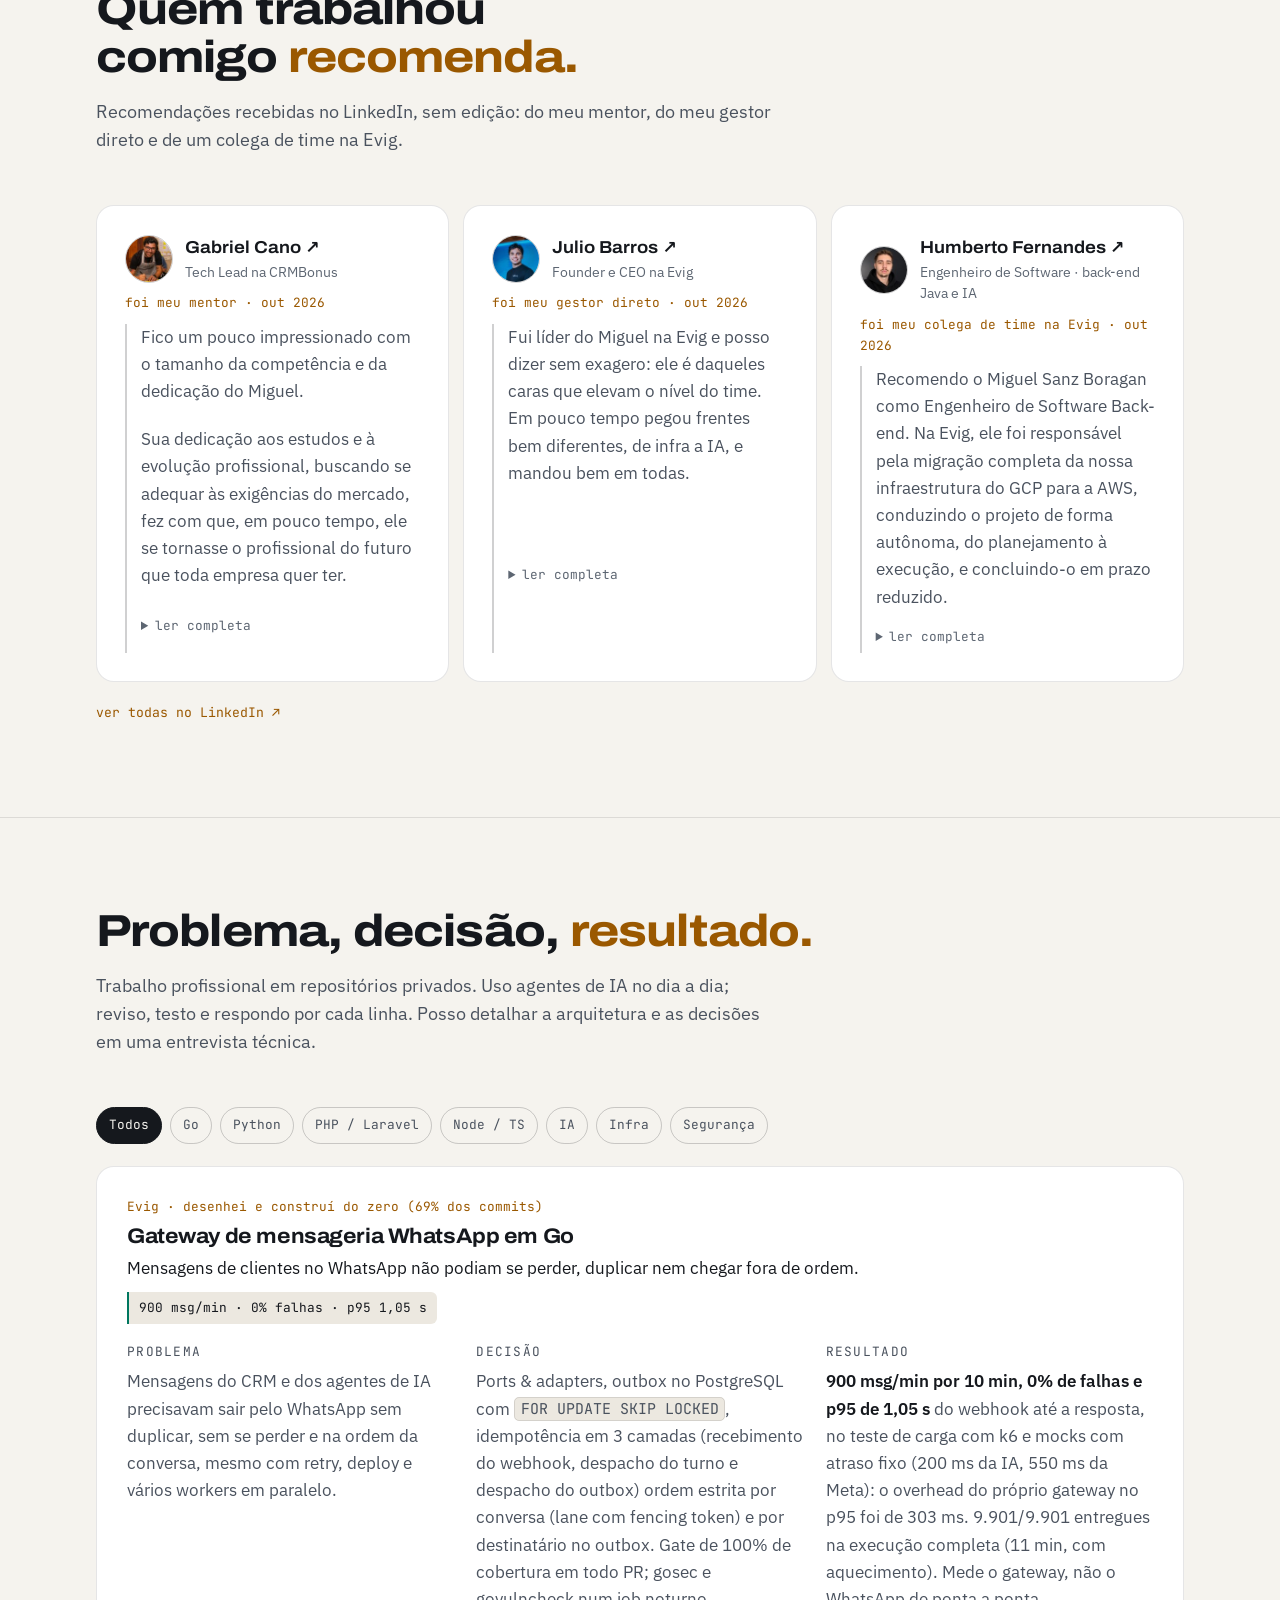
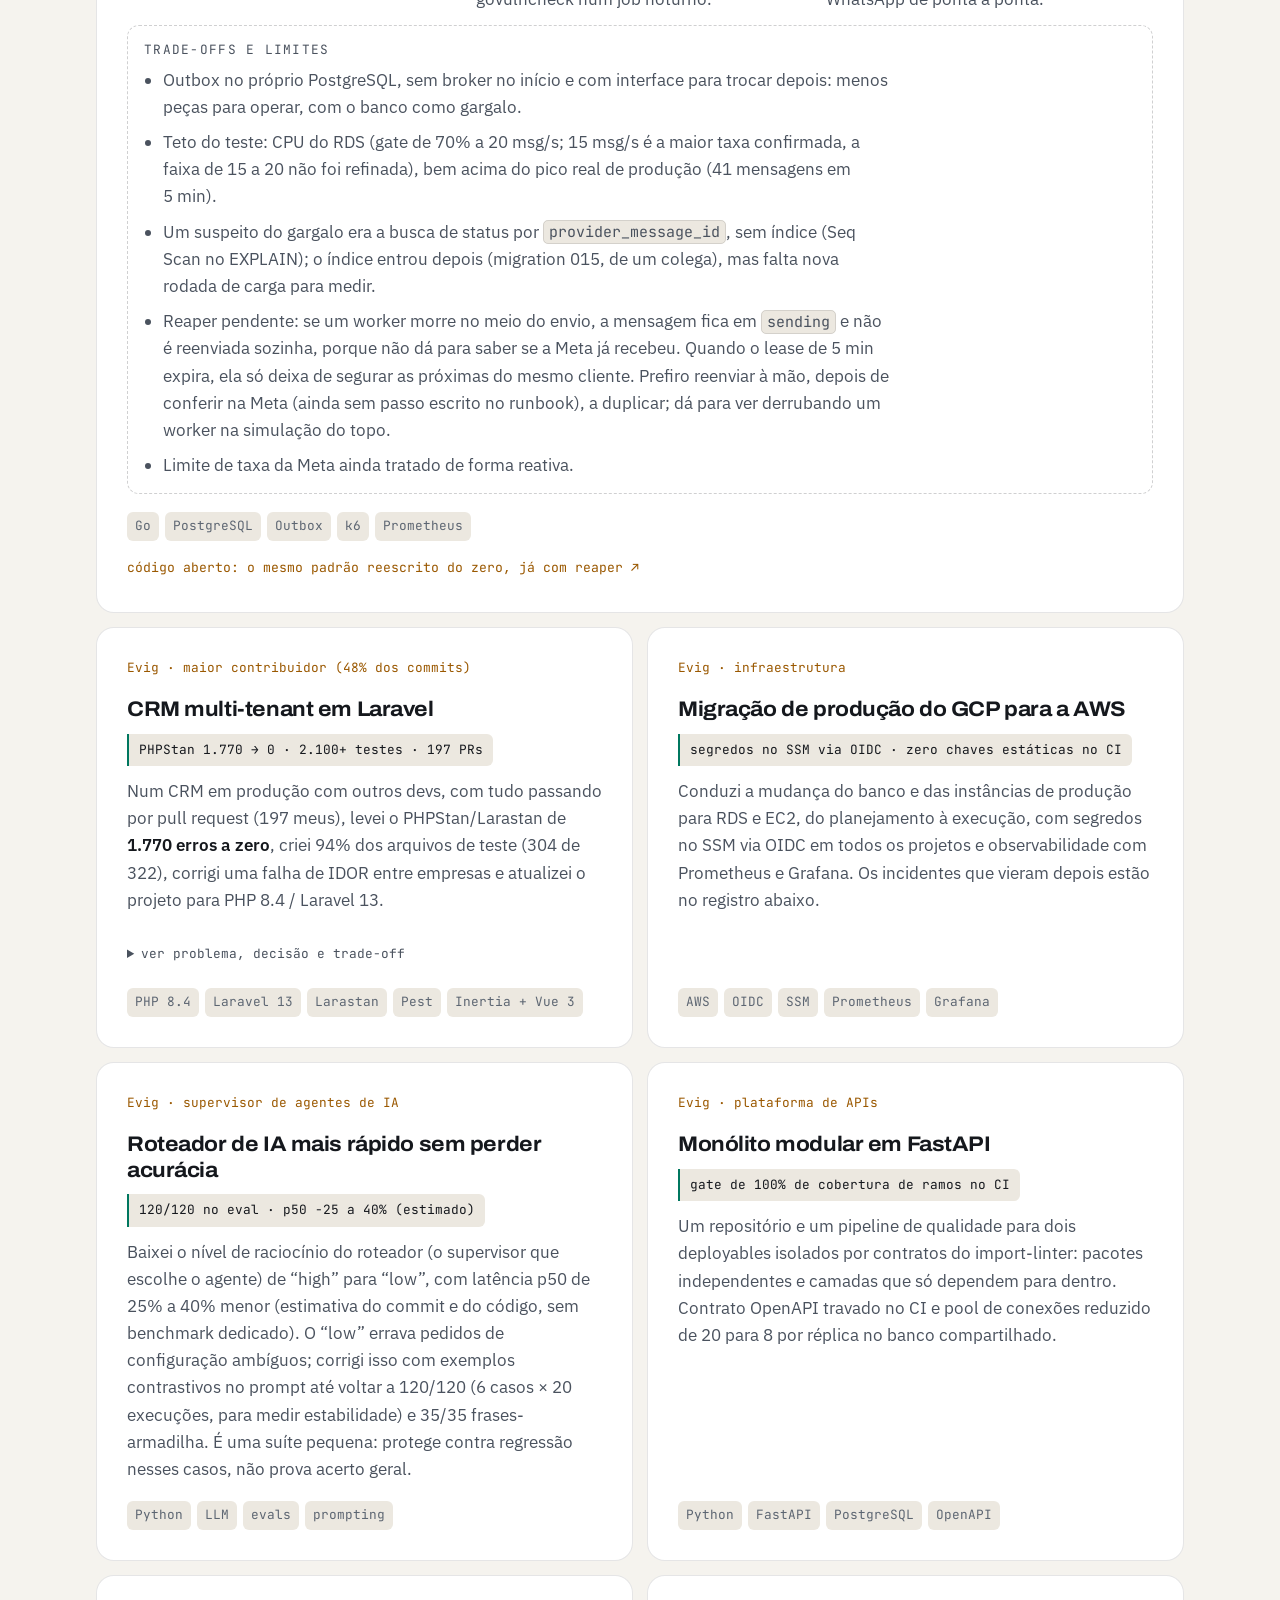
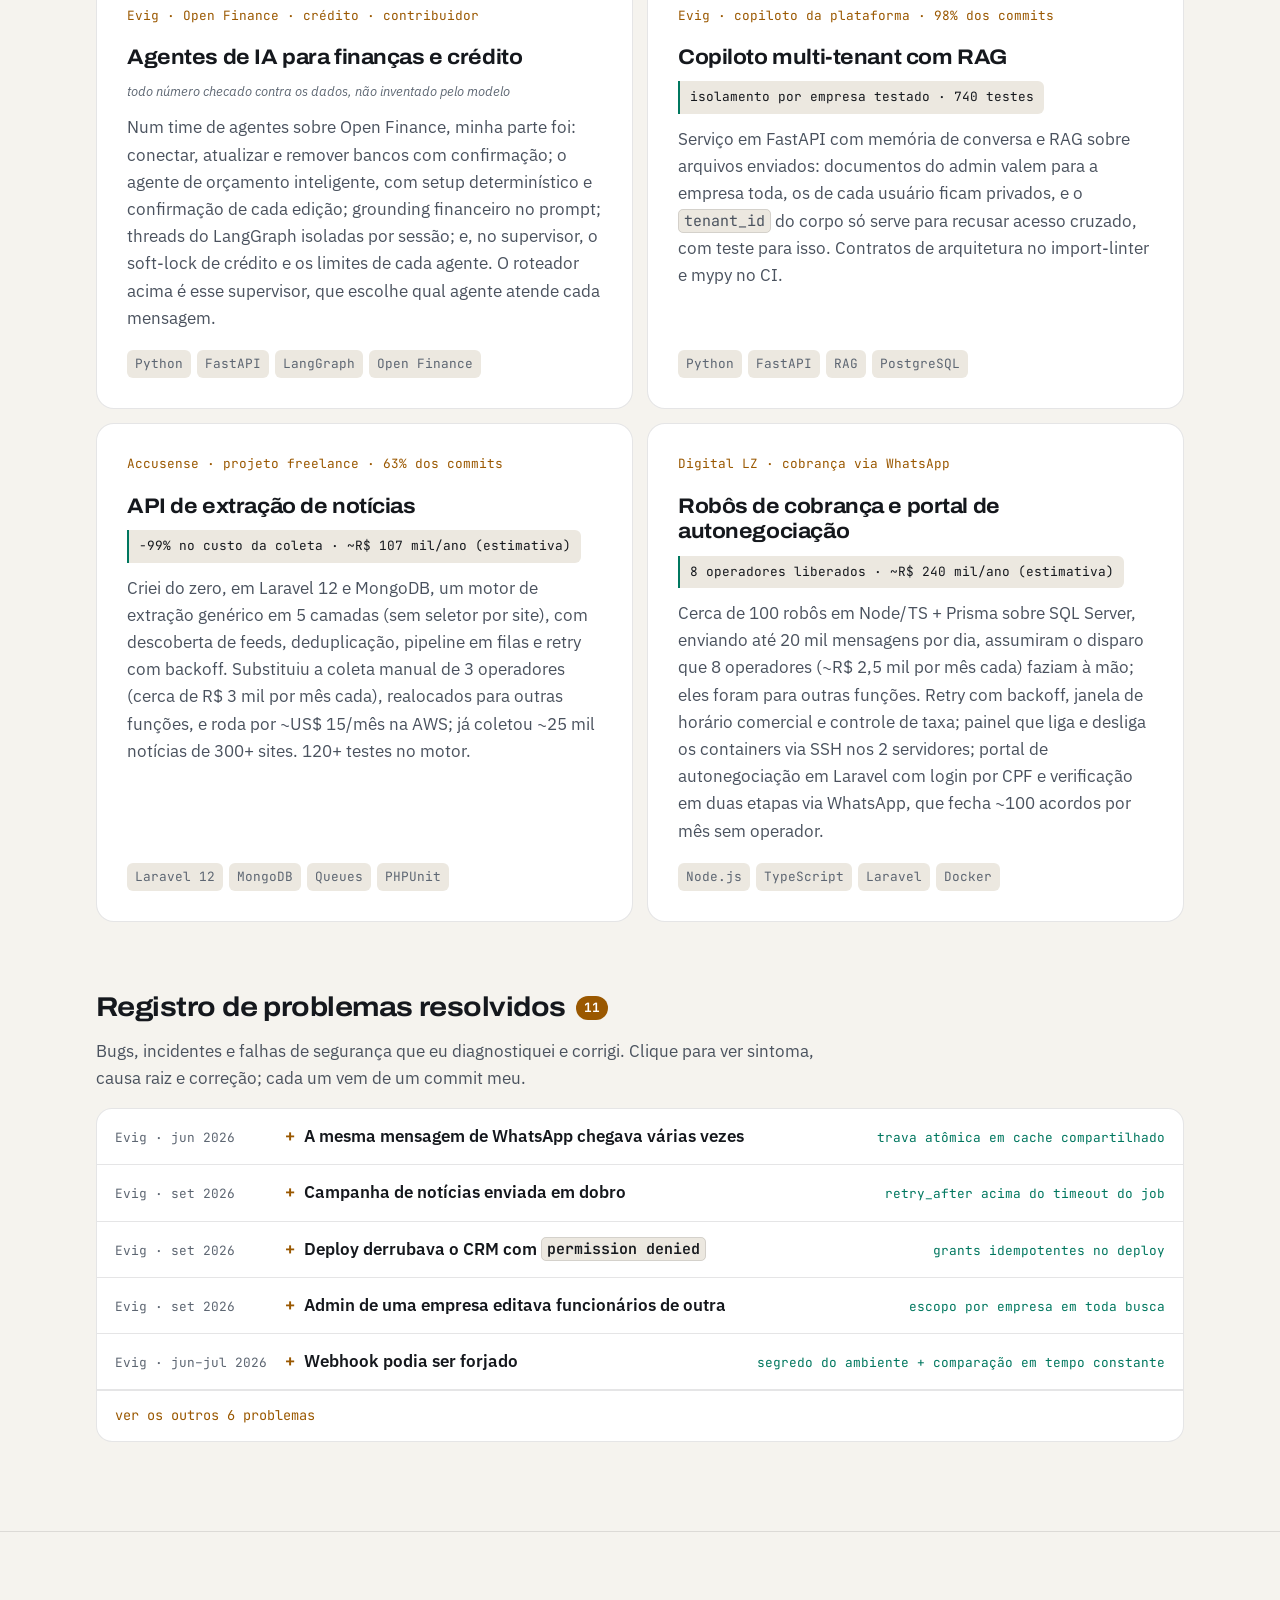
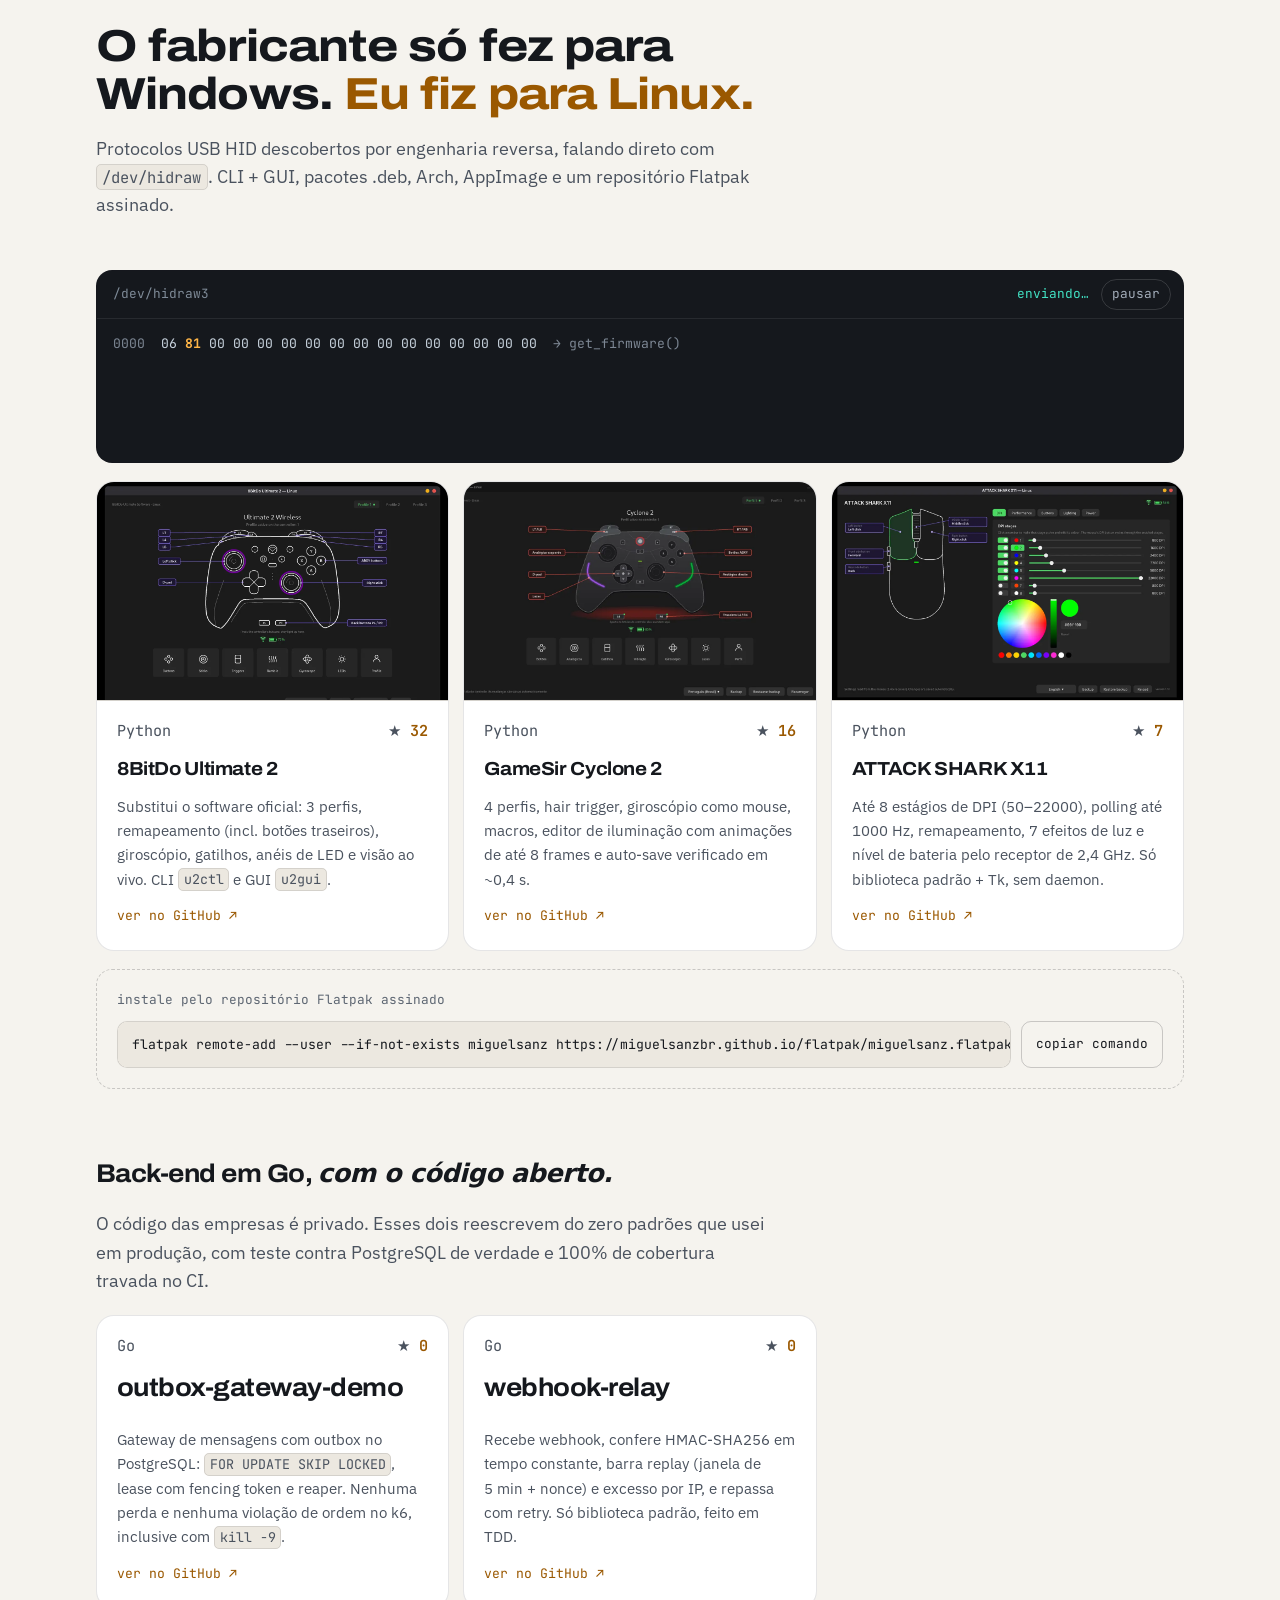
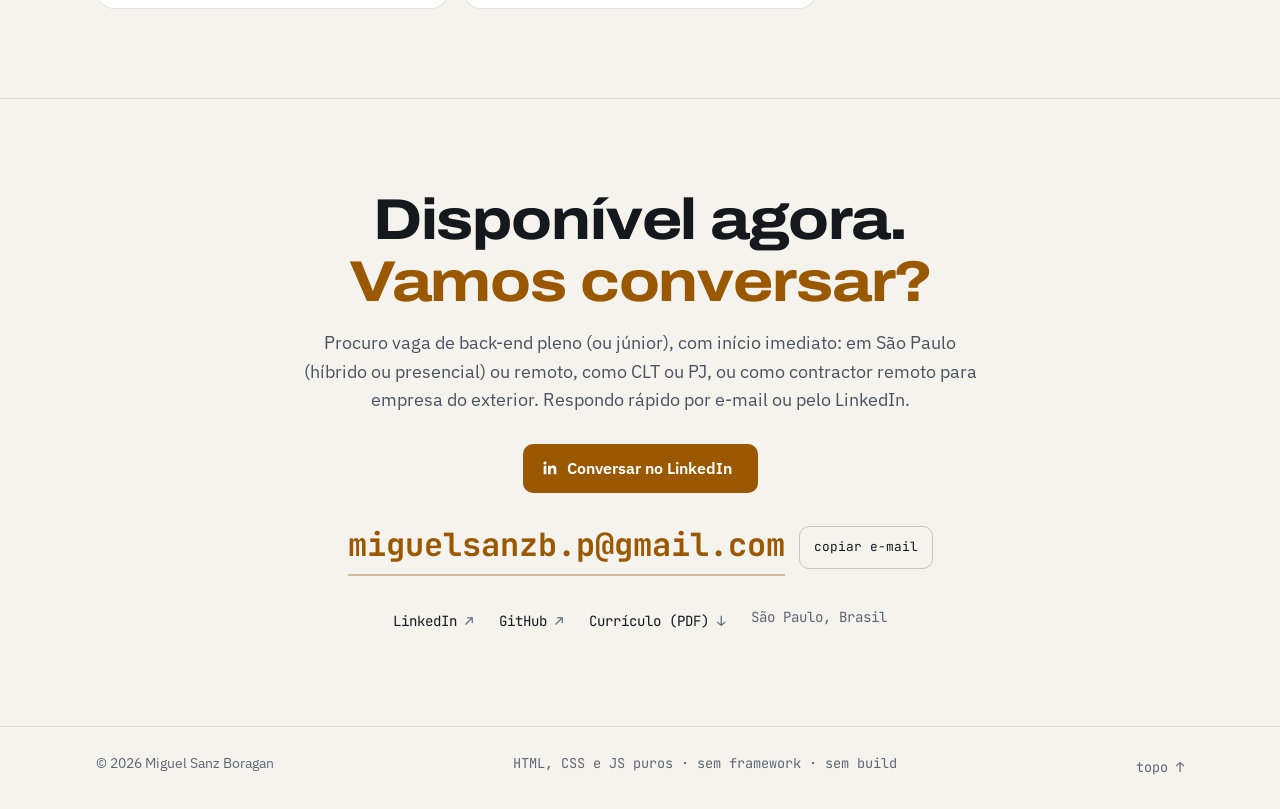
==== commit e677888e: "Bloco de back-end aberto: outbox-gateway-demo e webhook-relay (PT/EN)" ====
--- a/index.html
+++ b/index.html
@@ -613,6 +613,29 @@
                         <button type="button" class="copy" data-copy="#flatpak-cmd">copiar comando</button>
                     </div>
                 </div>
+
+                <div class="os-more">
+                    <h3 data-reveal>Back-end em Go, <em>com o código aberto.</em></h3>
+                    <p class="lead" data-reveal>O código das empresas é privado. Esses dois reescrevem do zero padrões que usei em produção, com teste contra PostgreSQL de verdade e 100% de cobertura travada no CI.</p>
+                    <div class="repos">
+                    <article class="repo" data-repo="MiguelSanzBr/outbox-gateway-demo" data-reveal>
+                        <div class="repo-body">
+                            <p class="repo-meta mono"><span>Go</span><span class="stars">★ <b data-stars>0</b></span></p>
+                            <h3 translate="no">outbox-gateway-demo</h3>
+                            <p>Gateway de mensagens com outbox no PostgreSQL: <code translate="no">FOR UPDATE SKIP LOCKED</code>, lease com fencing token e reaper. Nenhuma perda e nenhuma violação de ordem no k6, inclusive com <code translate="no">kill -9</code>.</p>
+                            <a class="link" href="https://github.com/MiguelSanzBr/outbox-gateway-demo" target="_blank" rel="noopener">ver no GitHub <span aria-hidden="true">↗</span><span class="sr-only"> (abre em nova aba)</span></a>
+                        </div>
+                    </article>
+                    <article class="repo" data-repo="MiguelSanzBr/webhook-relay" data-reveal data-delay="80">
+                        <div class="repo-body">
+                            <p class="repo-meta mono"><span>Go</span><span class="stars">★ <b data-stars>0</b></span></p>
+                            <h3 translate="no">webhook-relay</h3>
+                            <p>Recebe webhook, confere HMAC-SHA256 em tempo constante, barra replay (janela de 5&nbsp;min + nonce) e excesso por IP, e repassa com retry. Só biblioteca padrão, feito em TDD.</p>
+                            <a class="link" href="https://github.com/MiguelSanzBr/webhook-relay" target="_blank" rel="noopener">ver no GitHub <span aria-hidden="true">↗</span><span class="sr-only"> (abre em nova aba)</span></a>
+                        </div>
+                    </article>
+                    </div>
+                </div>
             </div>
         </section>
 
--- a/style.css
+++ b/style.css
@@ -365,6 +365,9 @@
 .link:hover { text-decoration: underline; }
 .flatpak { margin-top: 18px; padding: 20px; border: 1px dashed var(--line-2); border-radius: 16px; }
 .flatpak-k { font-size: .8rem; color: var(--faint); margin-bottom: 10px; }
+.os-more { margin-top: 64px; }
+.os-more h3 { font-family: var(--display); font-stretch: 108%; font-size: 1.6rem; letter-spacing: -.02em; margin-bottom: 8px; }
+.os-more .lead { margin-bottom: 20px; }
 .cmd { display: flex; gap: 10px; align-items: stretch; }
 .cmd code { flex: 1; display: block; overflow-x: auto; white-space: nowrap; padding: 12px 14px; font-size: .82rem; border-radius: 10px; }
 .copy { font-family: var(--mono); font-size: .8rem; padding: 0 14px; border-radius: 10px; border: 1px solid var(--line-2); white-space: nowrap; transition: color .2s, border-color .2s; }
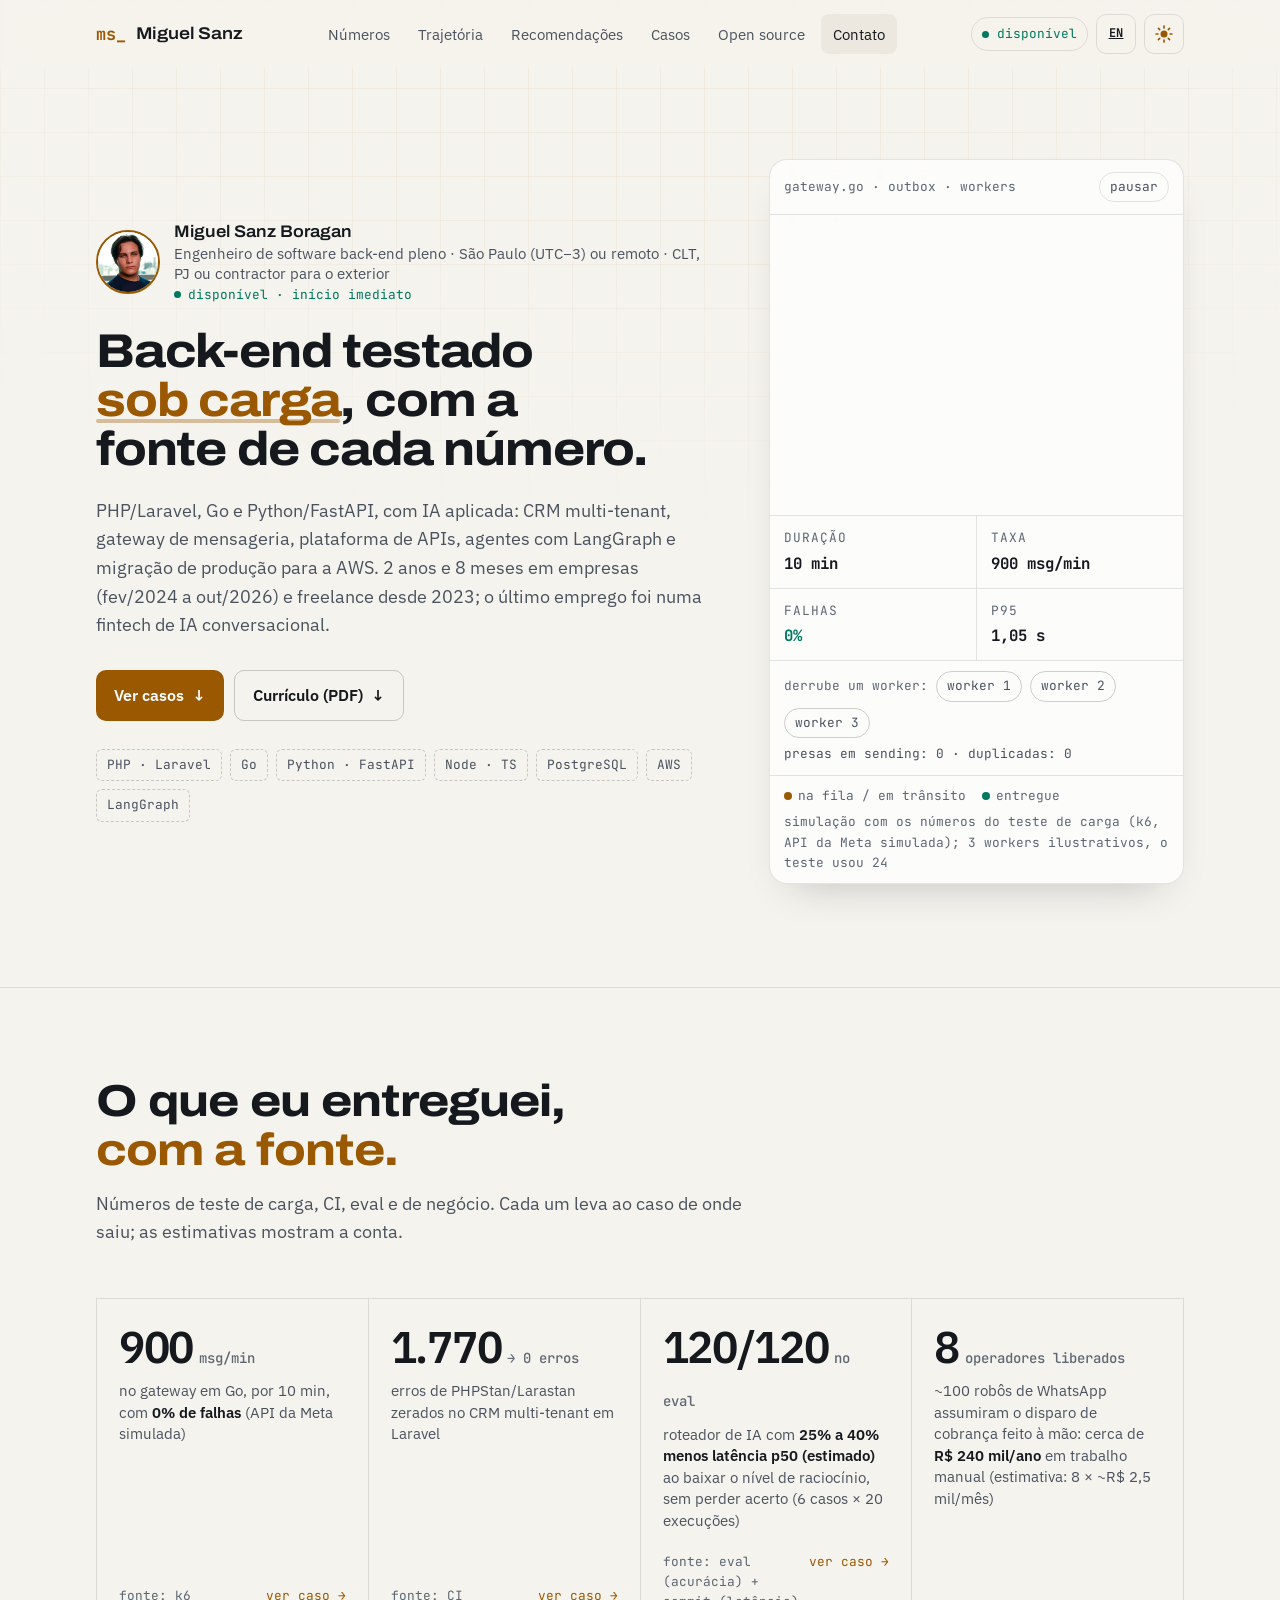
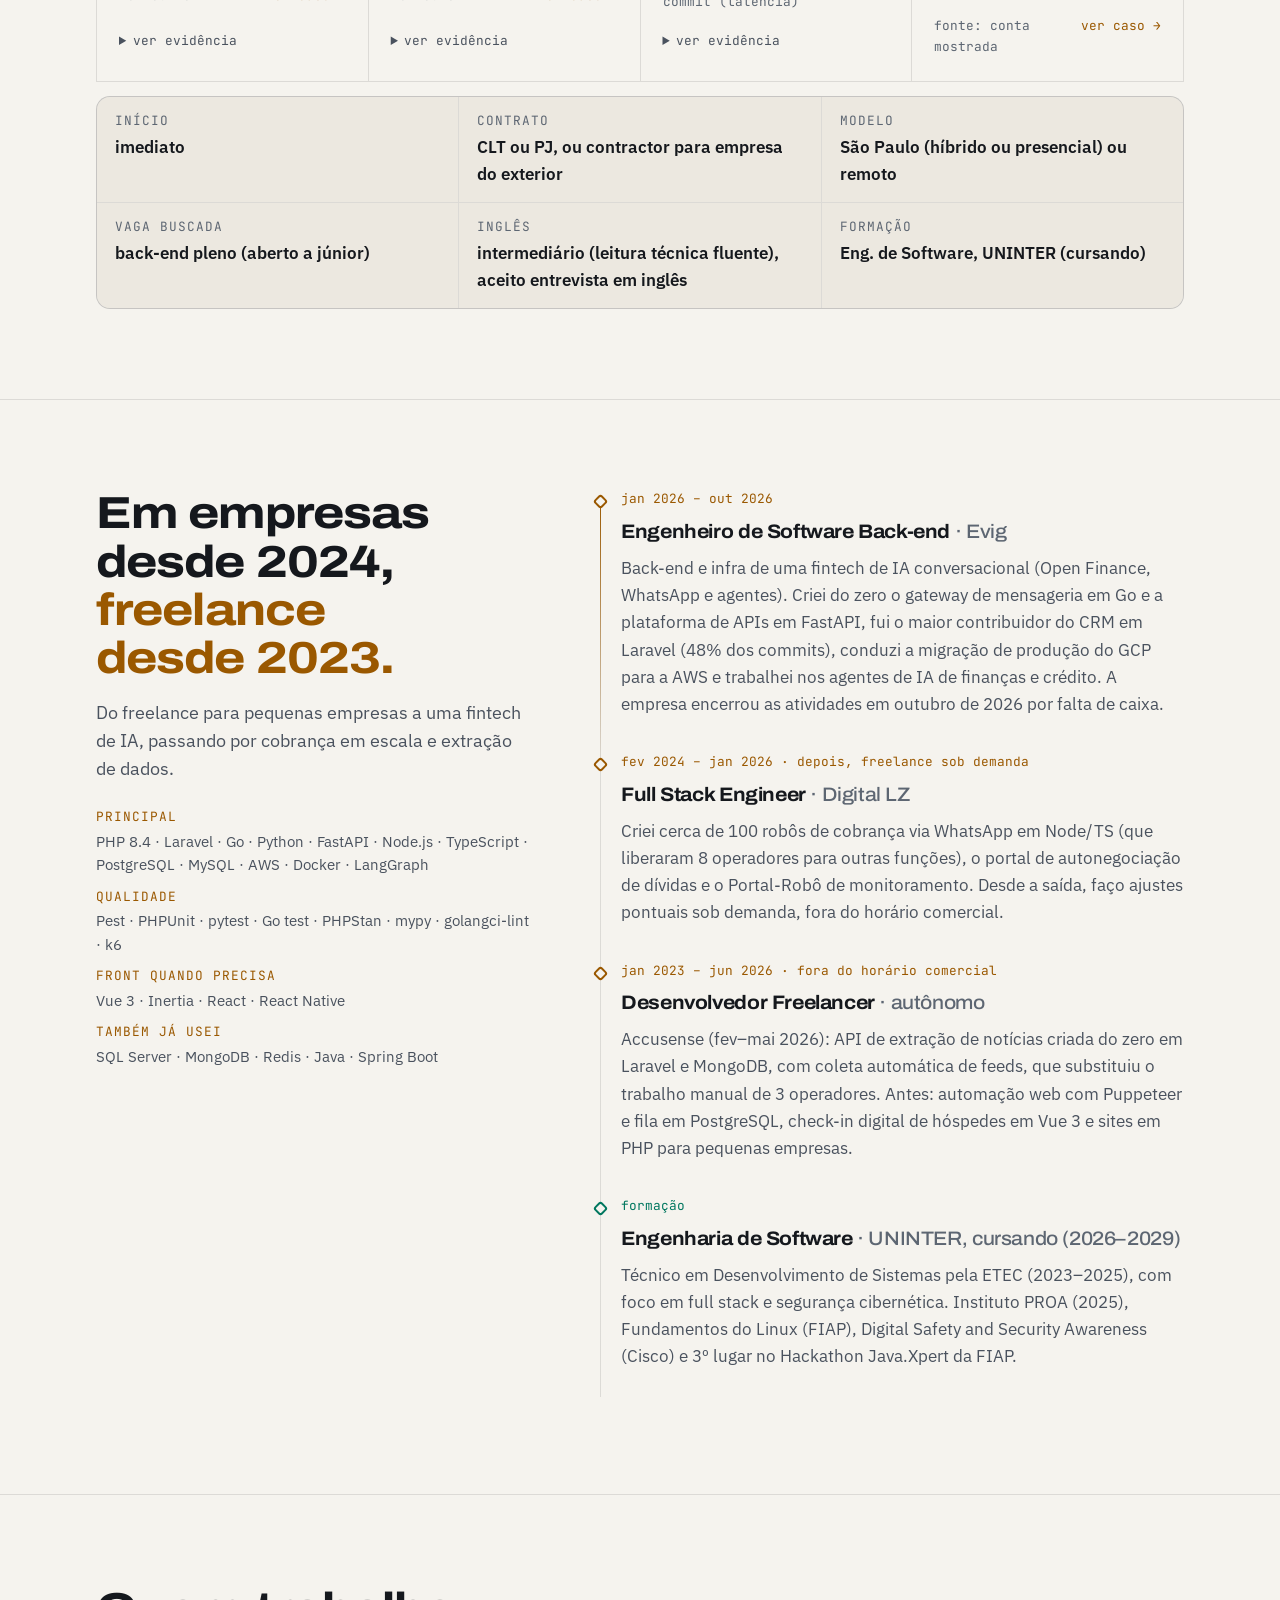
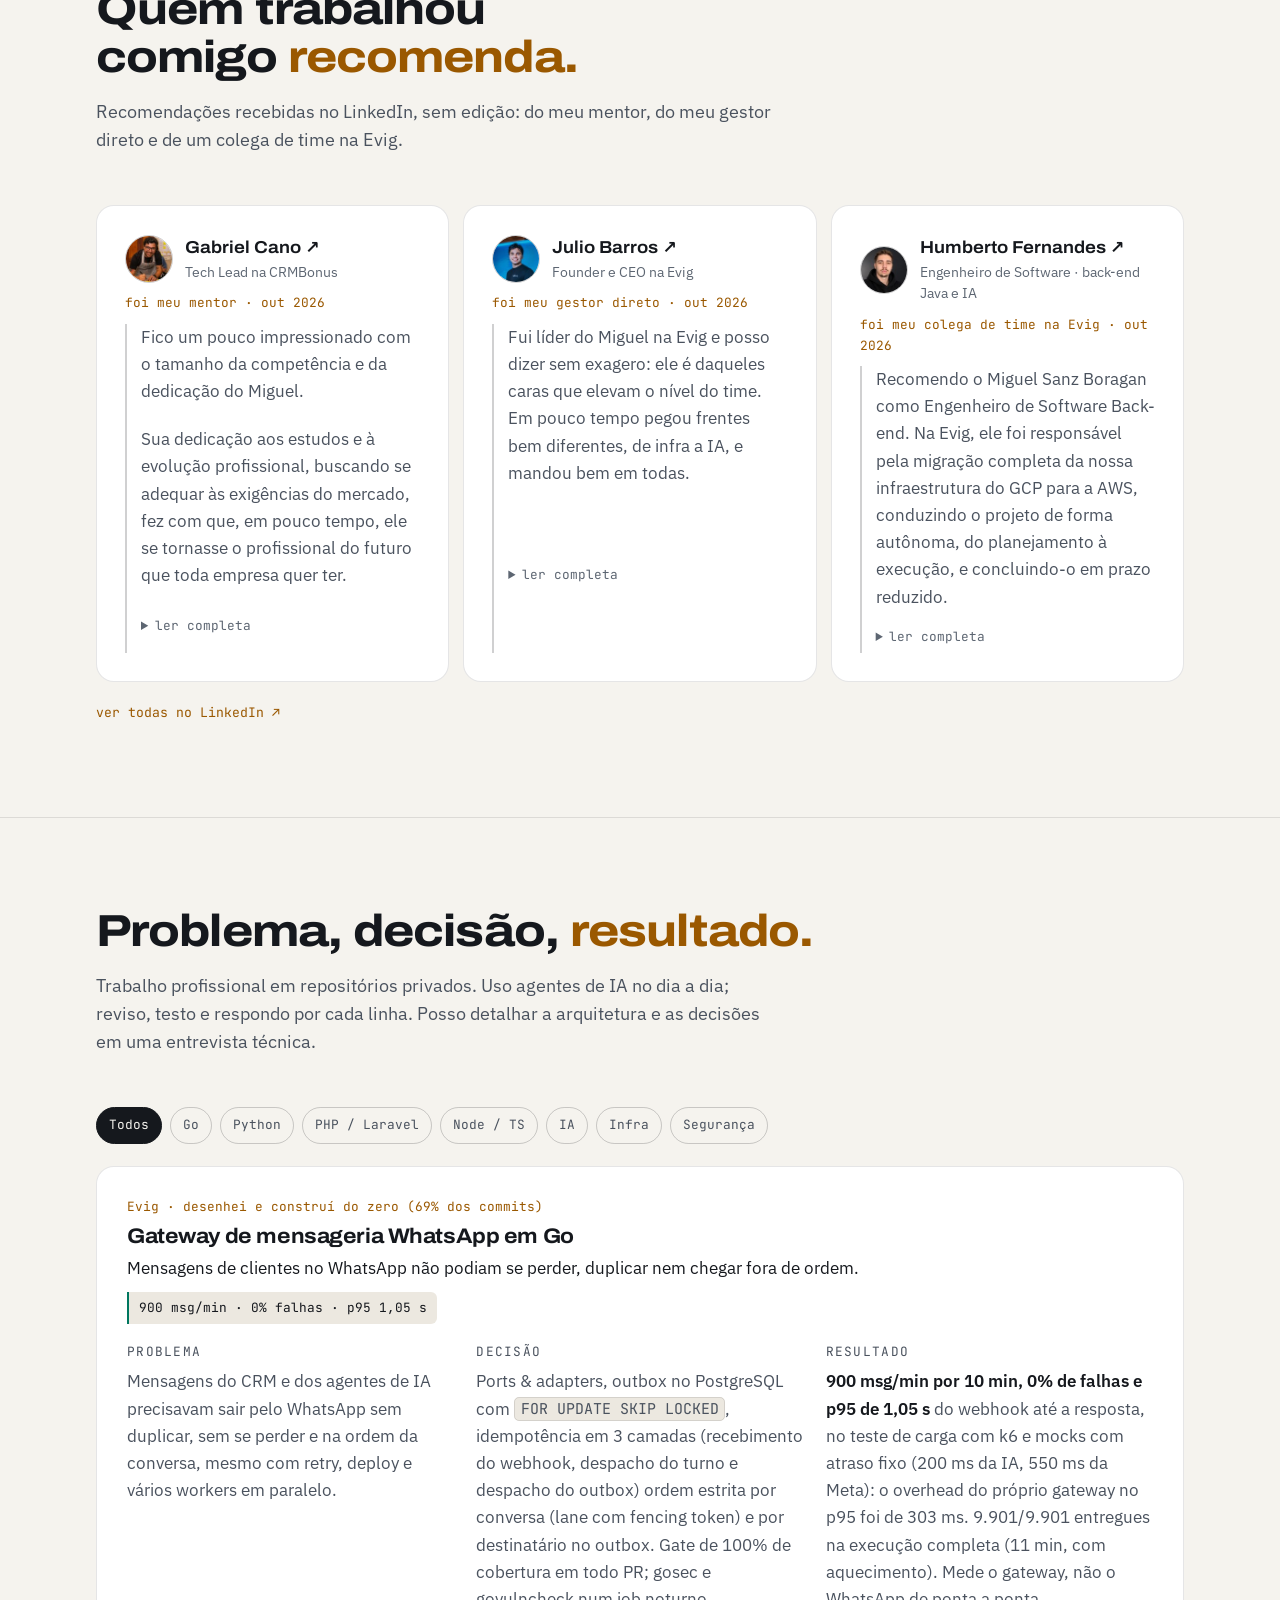
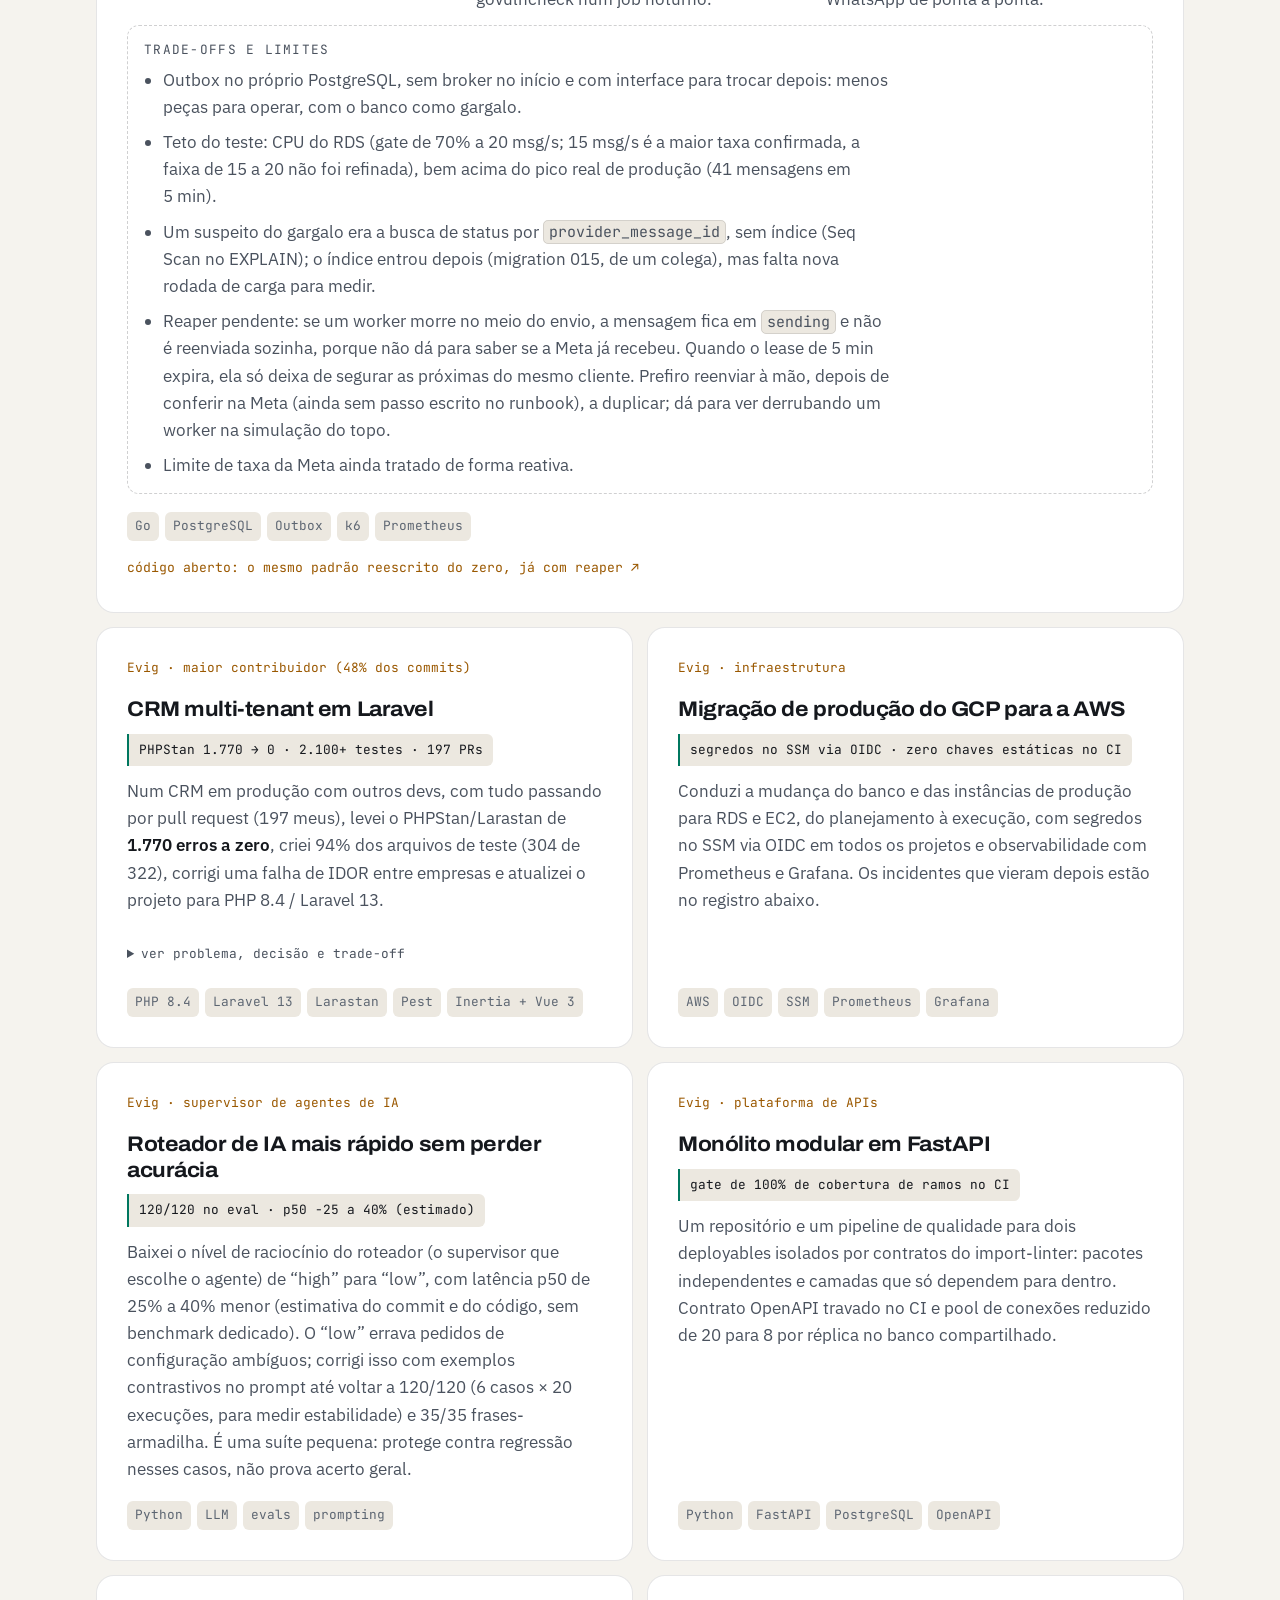
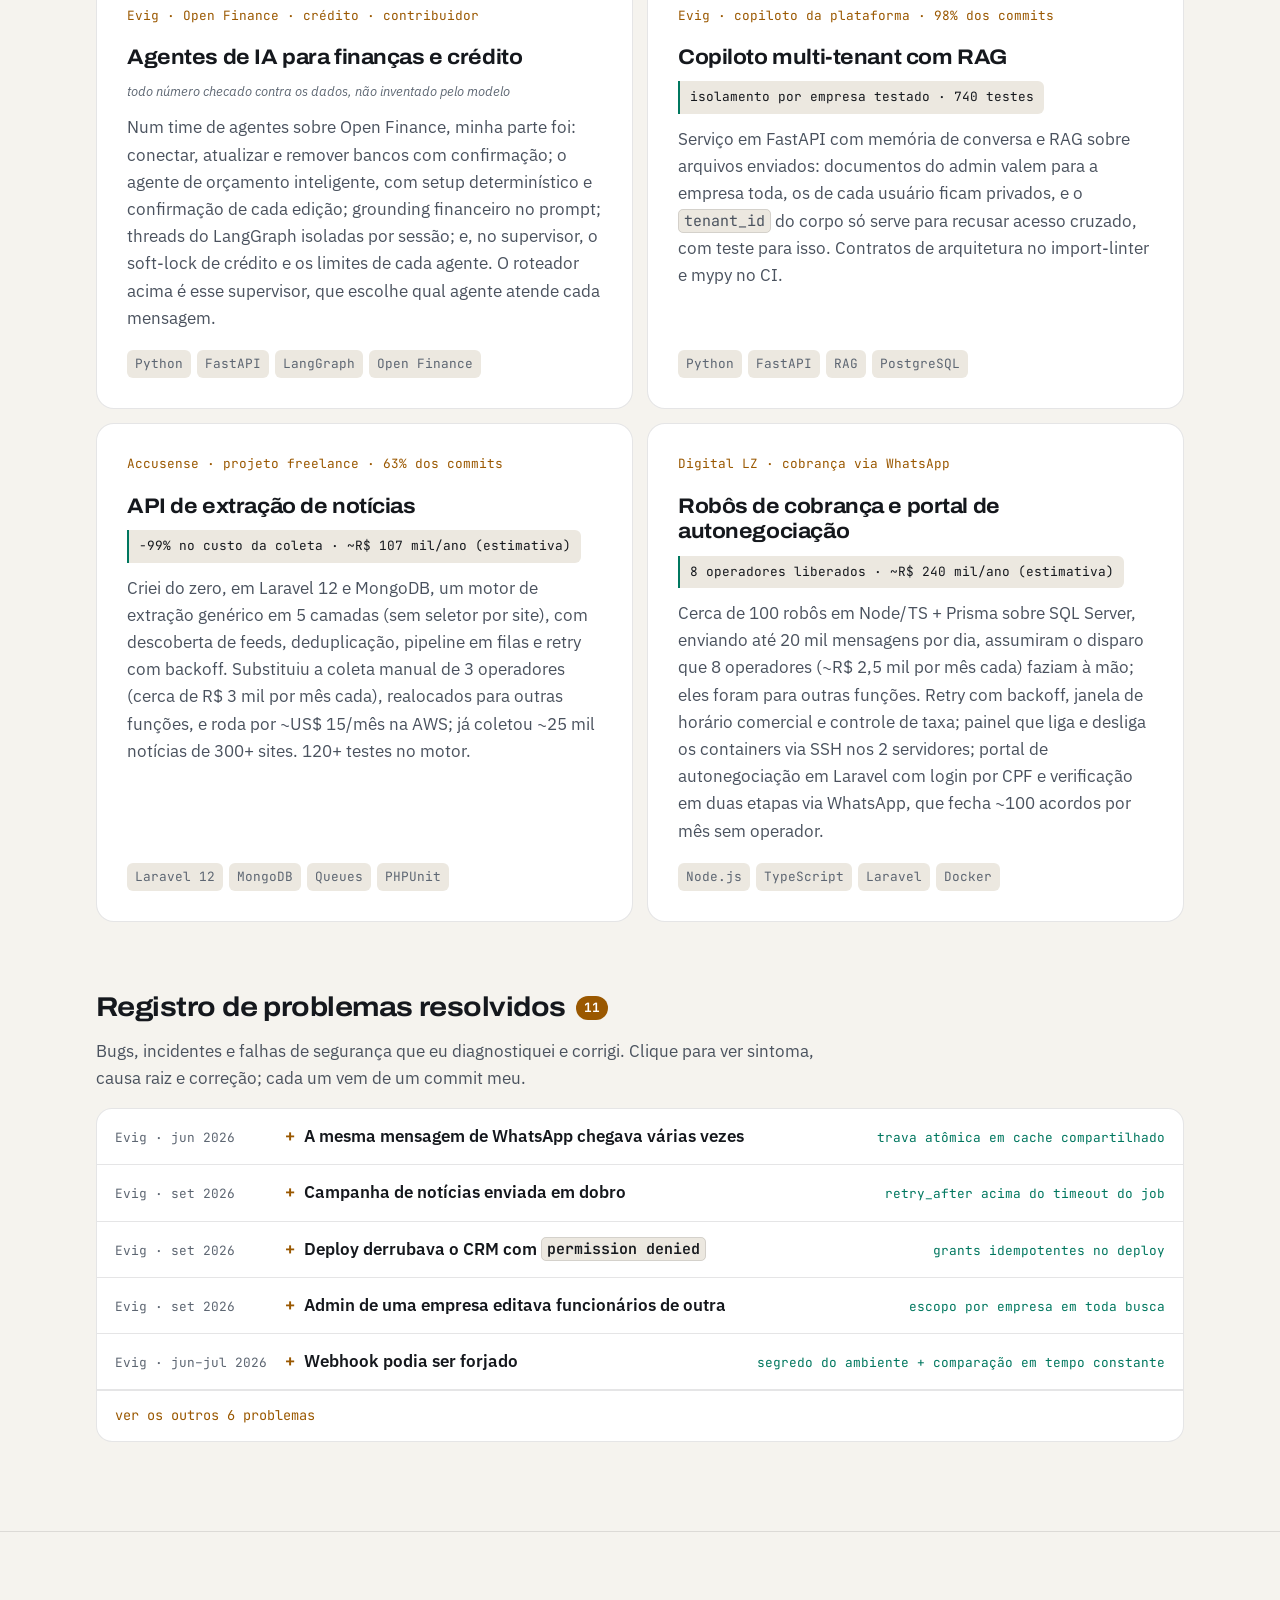
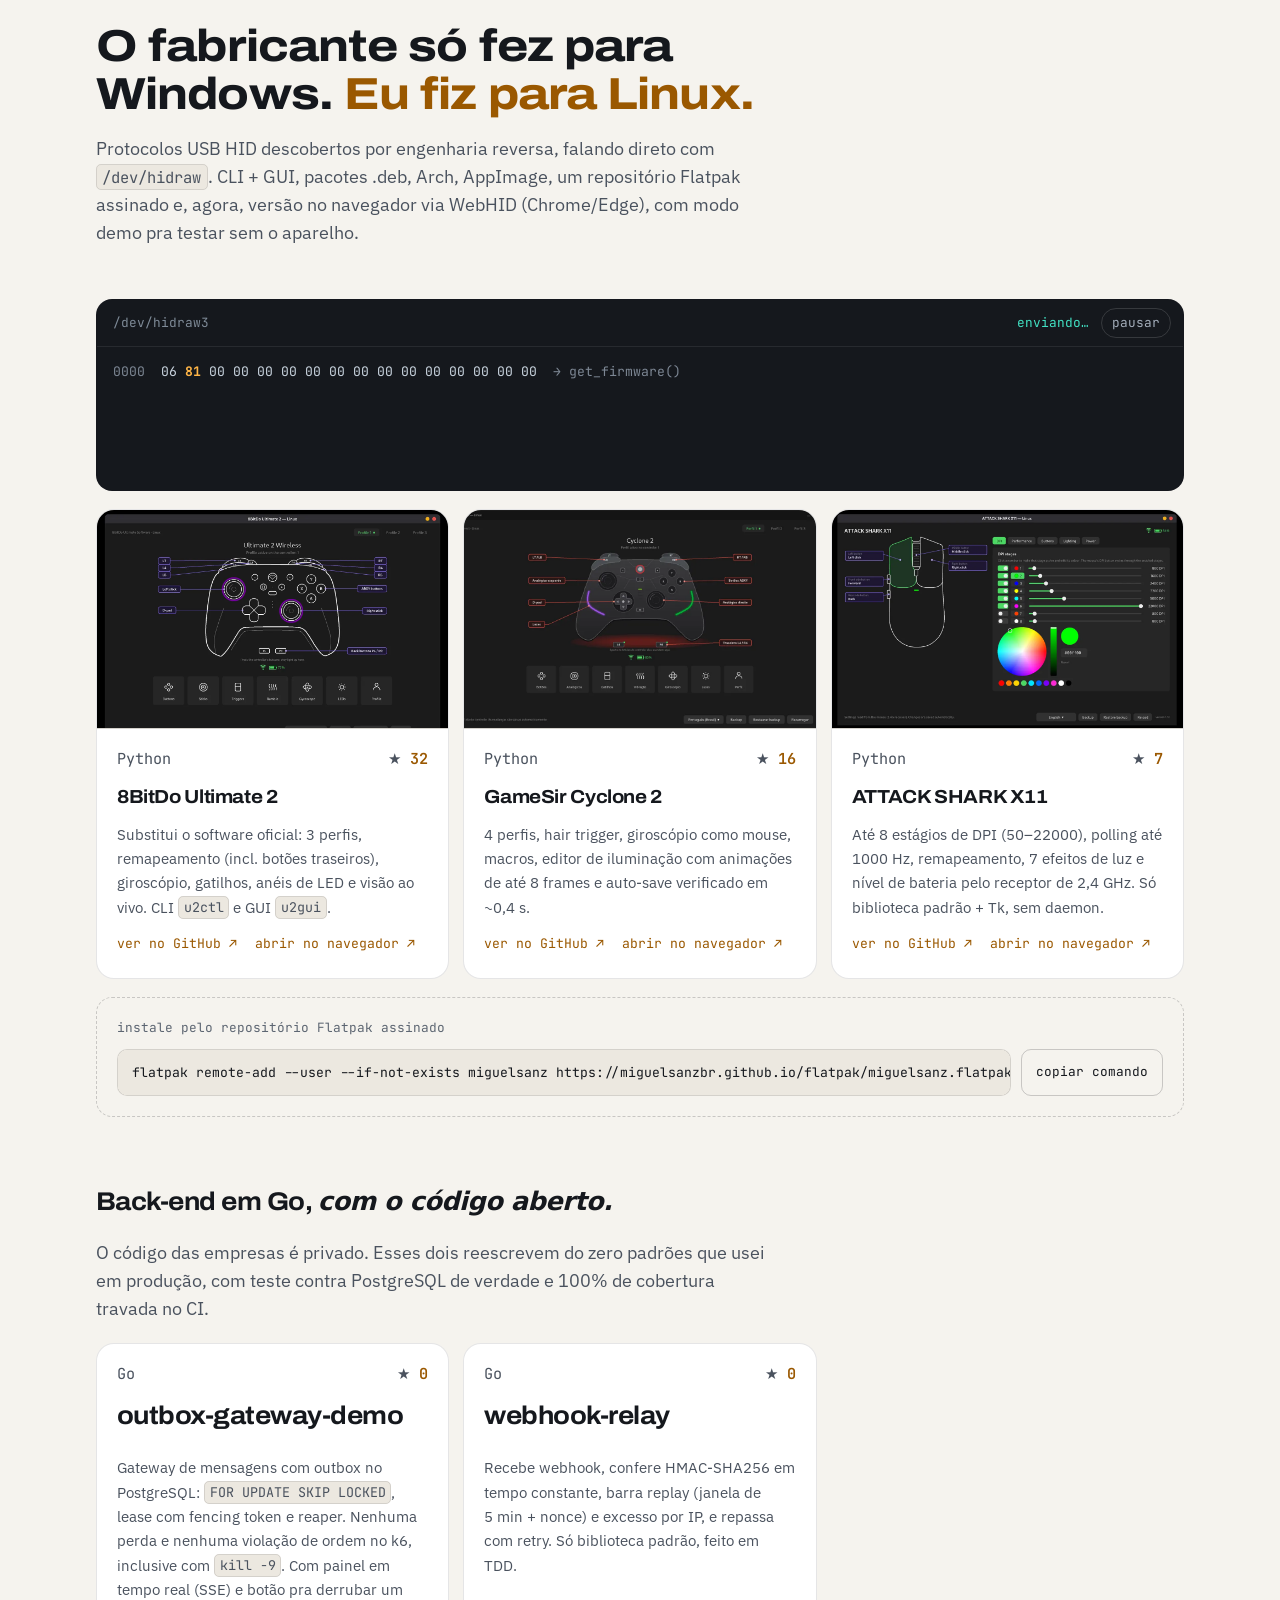
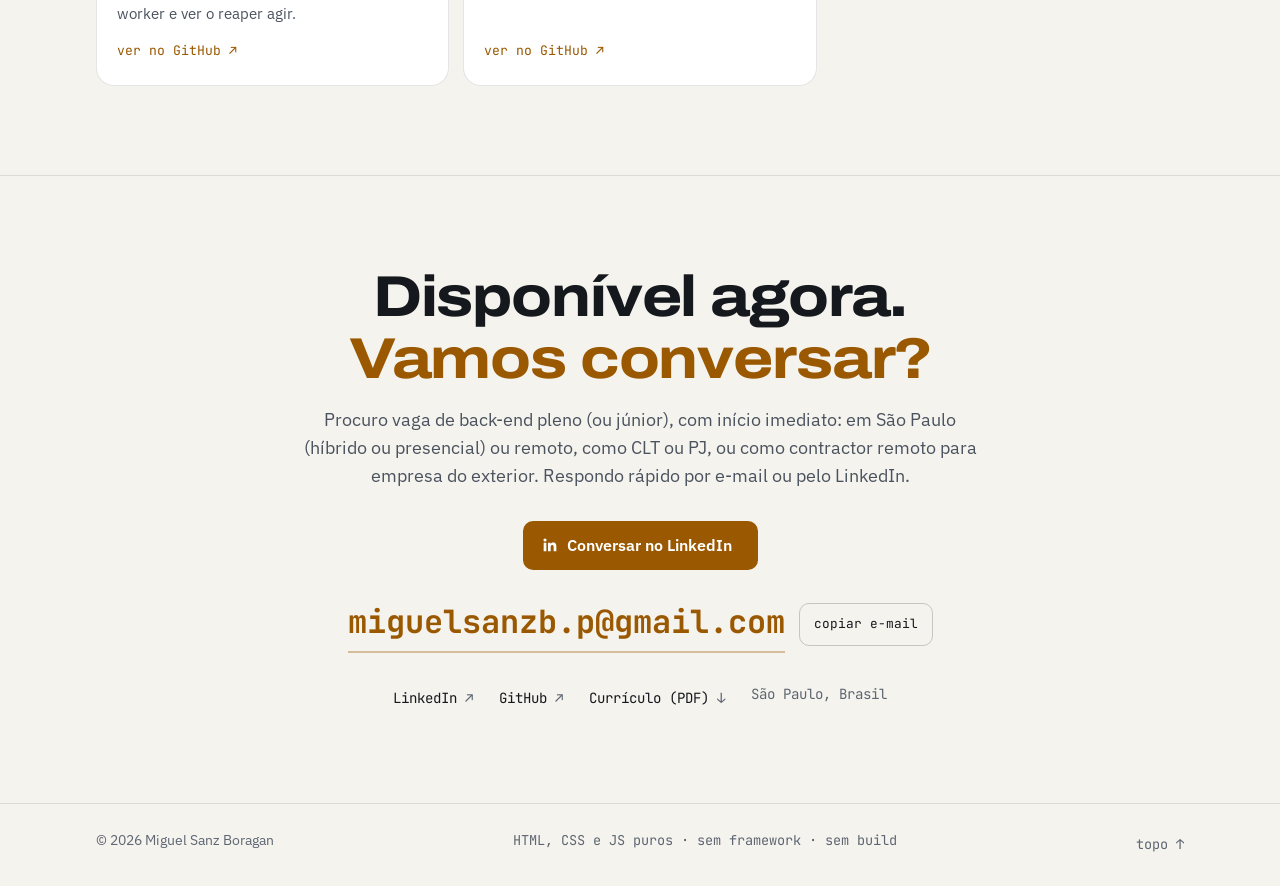
==== commit 790935fb: "Configuradores com link pra versão no navegador (WebHID) e outbox com painel em tempo real" ====
--- a/index.html
+++ b/index.html
@@ -568,7 +568,7 @@
             <div class="shell">
                 <header class="section-head" data-reveal>
                     <h2 id="os-title">O fabricante só fez para Windows. <em>Eu fiz para Linux.</em></h2>
-                    <p class="lead">Protocolos USB HID descobertos por engenharia reversa, falando direto com <code translate="no">/dev/hidraw</code>. CLI + GUI, pacotes .deb, Arch, AppImage e um repositório Flatpak assinado.</p>
+                    <p class="lead">Protocolos USB HID descobertos por engenharia reversa, falando direto com <code translate="no">/dev/hidraw</code>. CLI + GUI, pacotes .deb, Arch, AppImage, um repositório Flatpak assinado e, agora, versão no navegador via WebHID (Chrome/Edge), com modo demo pra testar sem o aparelho.</p>
                 </header>
 
                 <div class="hex" data-reveal>
@@ -583,7 +583,7 @@
                             <p class="repo-meta mono"><span>Python</span><span class="stars">★ <b data-stars>32</b></span></p>
                             <h3>8BitDo Ultimate 2</h3>
                             <p>Substitui o software oficial: 3 perfis, remapeamento (incl. botões traseiros), giroscópio, gatilhos, anéis de LED e visão ao vivo. CLI <code translate="no">u2ctl</code> e GUI <code translate="no">u2gui</code>.</p>
-                            <a class="link" href="https://github.com/MiguelSanzBr/8bitdo-ultimate2-linux" target="_blank" rel="noopener">ver no GitHub <span aria-hidden="true">↗</span><span class="sr-only"> (abre em nova aba)</span></a>
+                            <p class="repo-links"><a class="link" href="https://github.com/MiguelSanzBr/8bitdo-ultimate2-linux" target="_blank" rel="noopener">ver no GitHub <span aria-hidden="true">↗</span><span class="sr-only"> (abre em nova aba)</span></a> <a class="link" href="https://miguelsanzbr.github.io/8bitdo-ultimate2-web/" target="_blank" rel="noopener">abrir no navegador <span aria-hidden="true">↗</span><span class="sr-only"> (abre em nova aba)</span></a></p>
                         </div>
                     </article>
                     <article class="repo" data-repo="MiguelSanzBr/gamesir-cyclone2-linux" data-reveal data-delay="80">
@@ -592,7 +592,7 @@
                             <p class="repo-meta mono"><span>Python</span><span class="stars">★ <b data-stars>16</b></span></p>
                             <h3>GameSir Cyclone 2</h3>
                             <p>4 perfis, hair trigger, giroscópio como mouse, macros, editor de iluminação com animações de até 8 frames e auto-save verificado em ~0,4&nbsp;s.</p>
-                            <a class="link" href="https://github.com/MiguelSanzBr/gamesir-cyclone2-linux" target="_blank" rel="noopener">ver no GitHub <span aria-hidden="true">↗</span><span class="sr-only"> (abre em nova aba)</span></a>
+                            <p class="repo-links"><a class="link" href="https://github.com/MiguelSanzBr/gamesir-cyclone2-linux" target="_blank" rel="noopener">ver no GitHub <span aria-hidden="true">↗</span><span class="sr-only"> (abre em nova aba)</span></a> <a class="link" href="https://miguelsanzbr.github.io/gamesir-cyclone2-web/" target="_blank" rel="noopener">abrir no navegador <span aria-hidden="true">↗</span><span class="sr-only"> (abre em nova aba)</span></a></p>
                         </div>
                     </article>
                     <article class="repo" data-repo="MiguelSanzBr/attackshark-x11-linux" data-reveal data-delay="160">
@@ -601,7 +601,7 @@
                             <p class="repo-meta mono"><span>Python</span><span class="stars">★ <b data-stars>7</b></span></p>
                             <h3>ATTACK SHARK X11</h3>
                             <p>Até 8 estágios de DPI (50–22000), polling até 1000&nbsp;Hz, remapeamento, 7 efeitos de luz e nível de bateria pelo receptor de 2,4&nbsp;GHz. Só biblioteca padrão + Tk, sem daemon.</p>
-                            <a class="link" href="https://github.com/MiguelSanzBr/attackshark-x11-linux" target="_blank" rel="noopener">ver no GitHub <span aria-hidden="true">↗</span><span class="sr-only"> (abre em nova aba)</span></a>
+                            <p class="repo-links"><a class="link" href="https://github.com/MiguelSanzBr/attackshark-x11-linux" target="_blank" rel="noopener">ver no GitHub <span aria-hidden="true">↗</span><span class="sr-only"> (abre em nova aba)</span></a> <a class="link" href="https://miguelsanzbr.github.io/attackshark-x11-web/" target="_blank" rel="noopener">abrir no navegador <span aria-hidden="true">↗</span><span class="sr-only"> (abre em nova aba)</span></a></p>
                         </div>
                     </article>
                 </div>
@@ -622,7 +622,7 @@
                         <div class="repo-body">
                             <p class="repo-meta mono"><span>Go</span><span class="stars">★ <b data-stars>0</b></span></p>
                             <h3 translate="no">outbox-gateway-demo</h3>
-                            <p>Gateway de mensagens com outbox no PostgreSQL: <code translate="no">FOR UPDATE SKIP LOCKED</code>, lease com fencing token e reaper. Nenhuma perda e nenhuma violação de ordem no k6, inclusive com <code translate="no">kill -9</code>.</p>
+                            <p>Gateway de mensagens com outbox no PostgreSQL: <code translate="no">FOR UPDATE SKIP LOCKED</code>, lease com fencing token e reaper. Nenhuma perda e nenhuma violação de ordem no k6, inclusive com <code translate="no">kill -9</code>. Com painel em tempo real (SSE) e botão pra derrubar um worker e ver o reaper agir.</p>
                             <a class="link" href="https://github.com/MiguelSanzBr/outbox-gateway-demo" target="_blank" rel="noopener">ver no GitHub <span aria-hidden="true">↗</span><span class="sr-only"> (abre em nova aba)</span></a>
                         </div>
                     </article>
--- a/style.css
+++ b/style.css
@@ -361,6 +361,7 @@
 .stars b { color: var(--amber); font-variant-numeric: tabular-nums; }
 .repo h3 { font-family: var(--display); font-stretch: 108%; font-size: 1.18rem; letter-spacing: -.02em; }
 .repo p { color: var(--dim); font-size: .95rem; }
+.repo-links { display: flex; flex-wrap: wrap; gap: 6px 18px; margin-top: auto; }
 .link { display: inline-block; padding-block: 4px; margin-top: auto; font-family: var(--mono); font-size: .82rem; color: var(--amber); text-decoration: none; }
 .link:hover { text-decoration: underline; }
 .flatpak { margin-top: 18px; padding: 20px; border: 1px dashed var(--line-2); border-radius: 16px; }
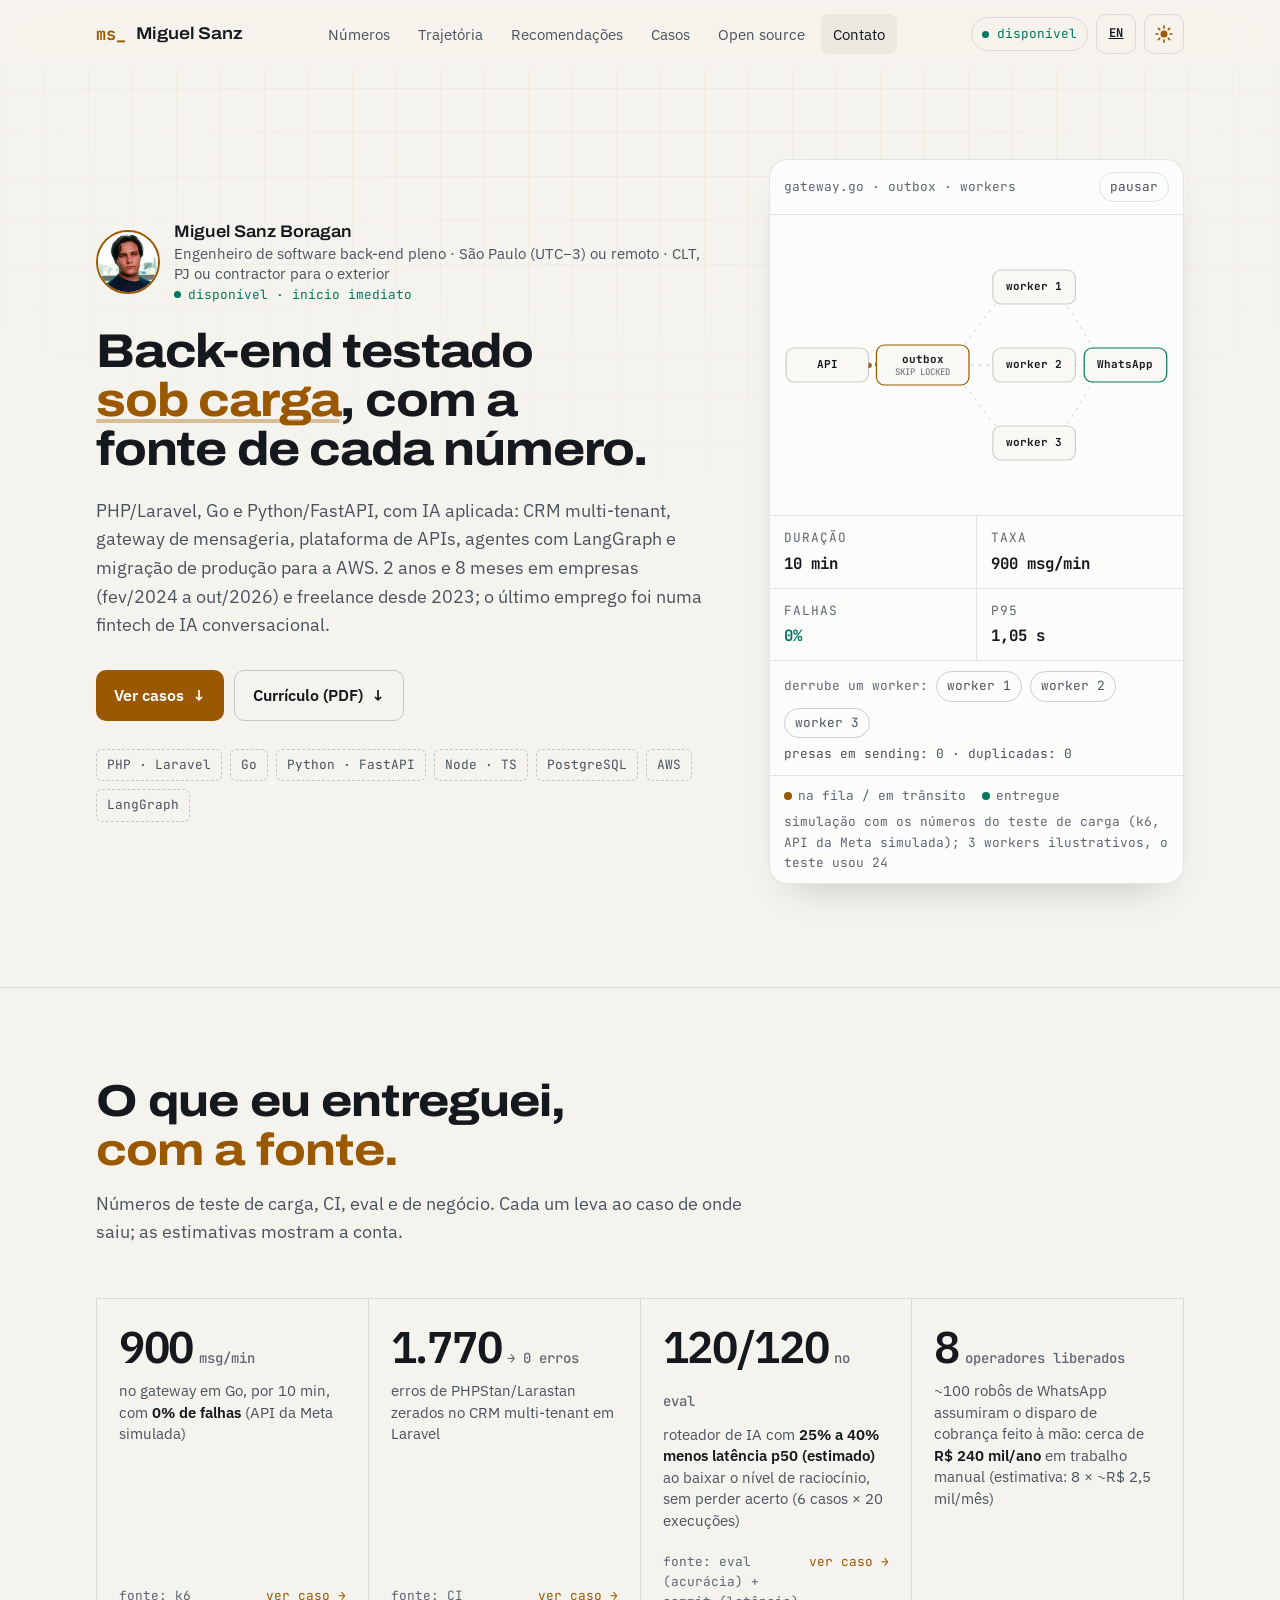
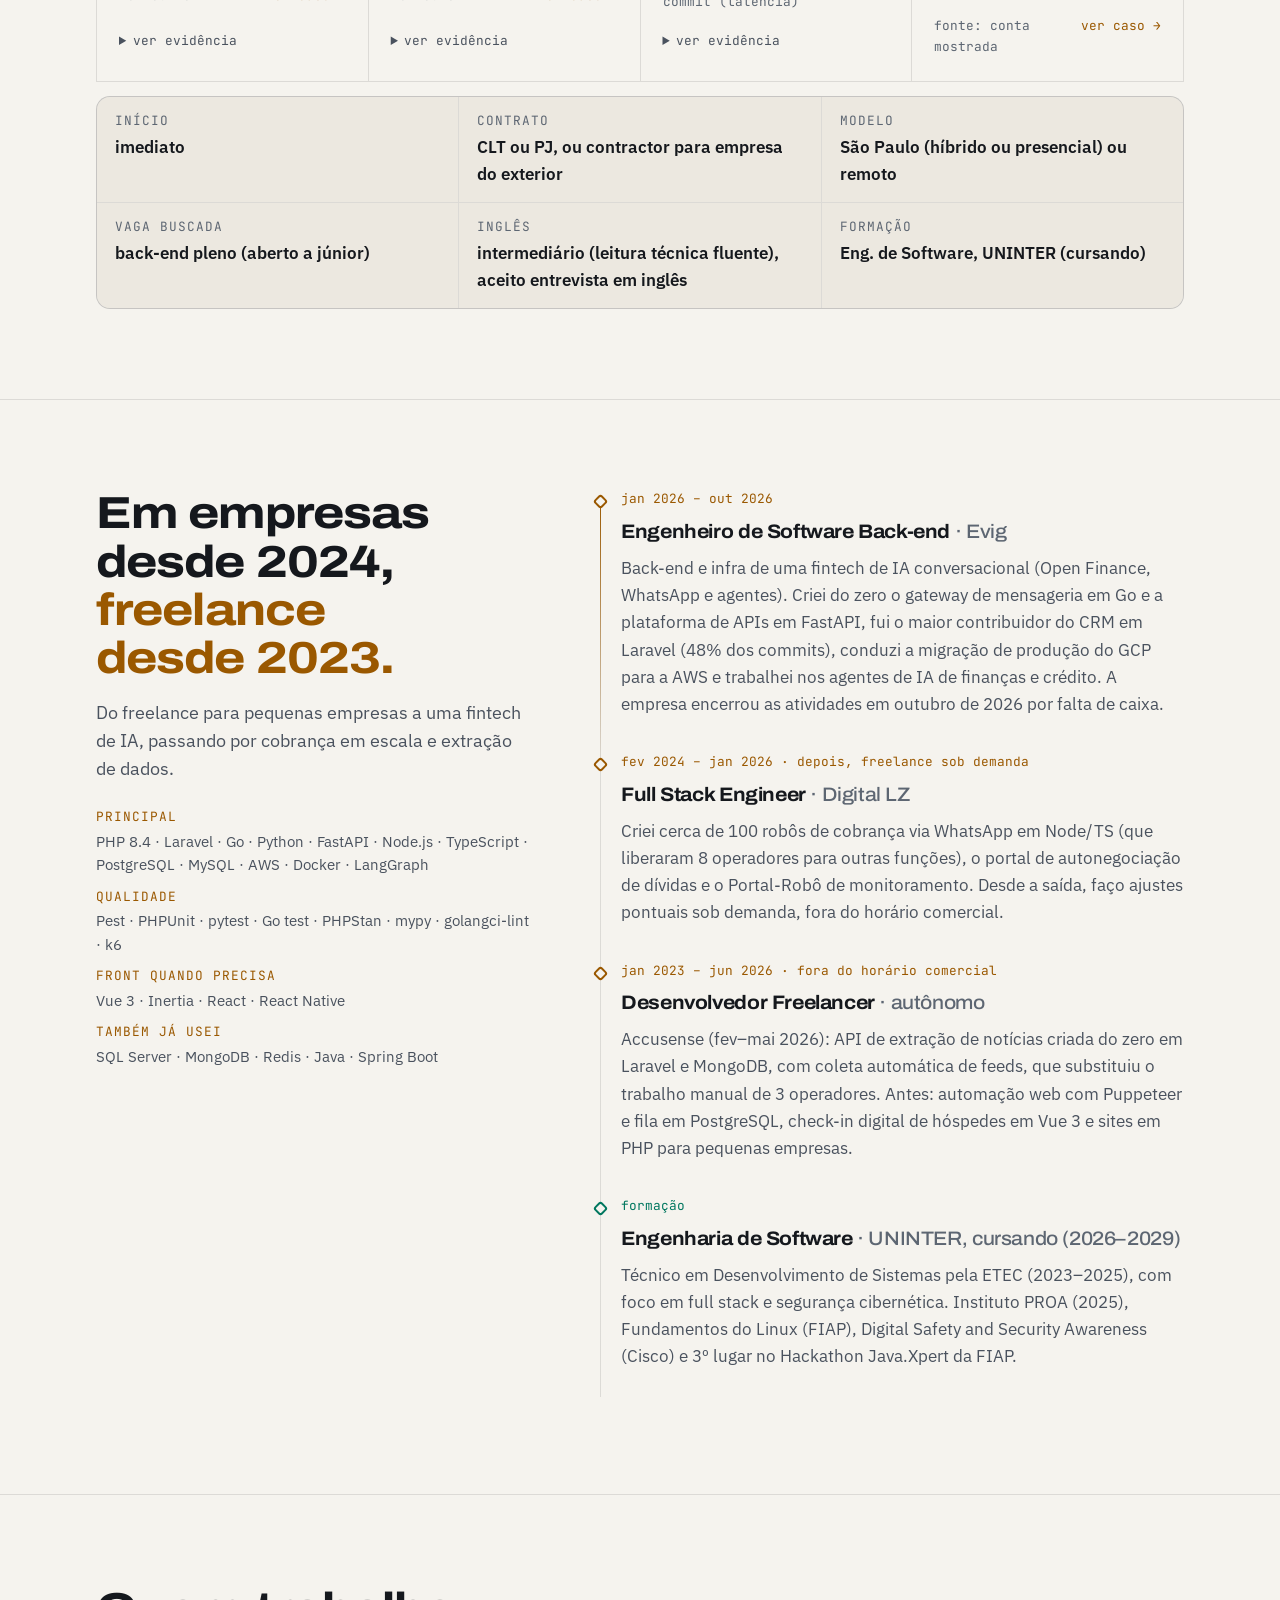
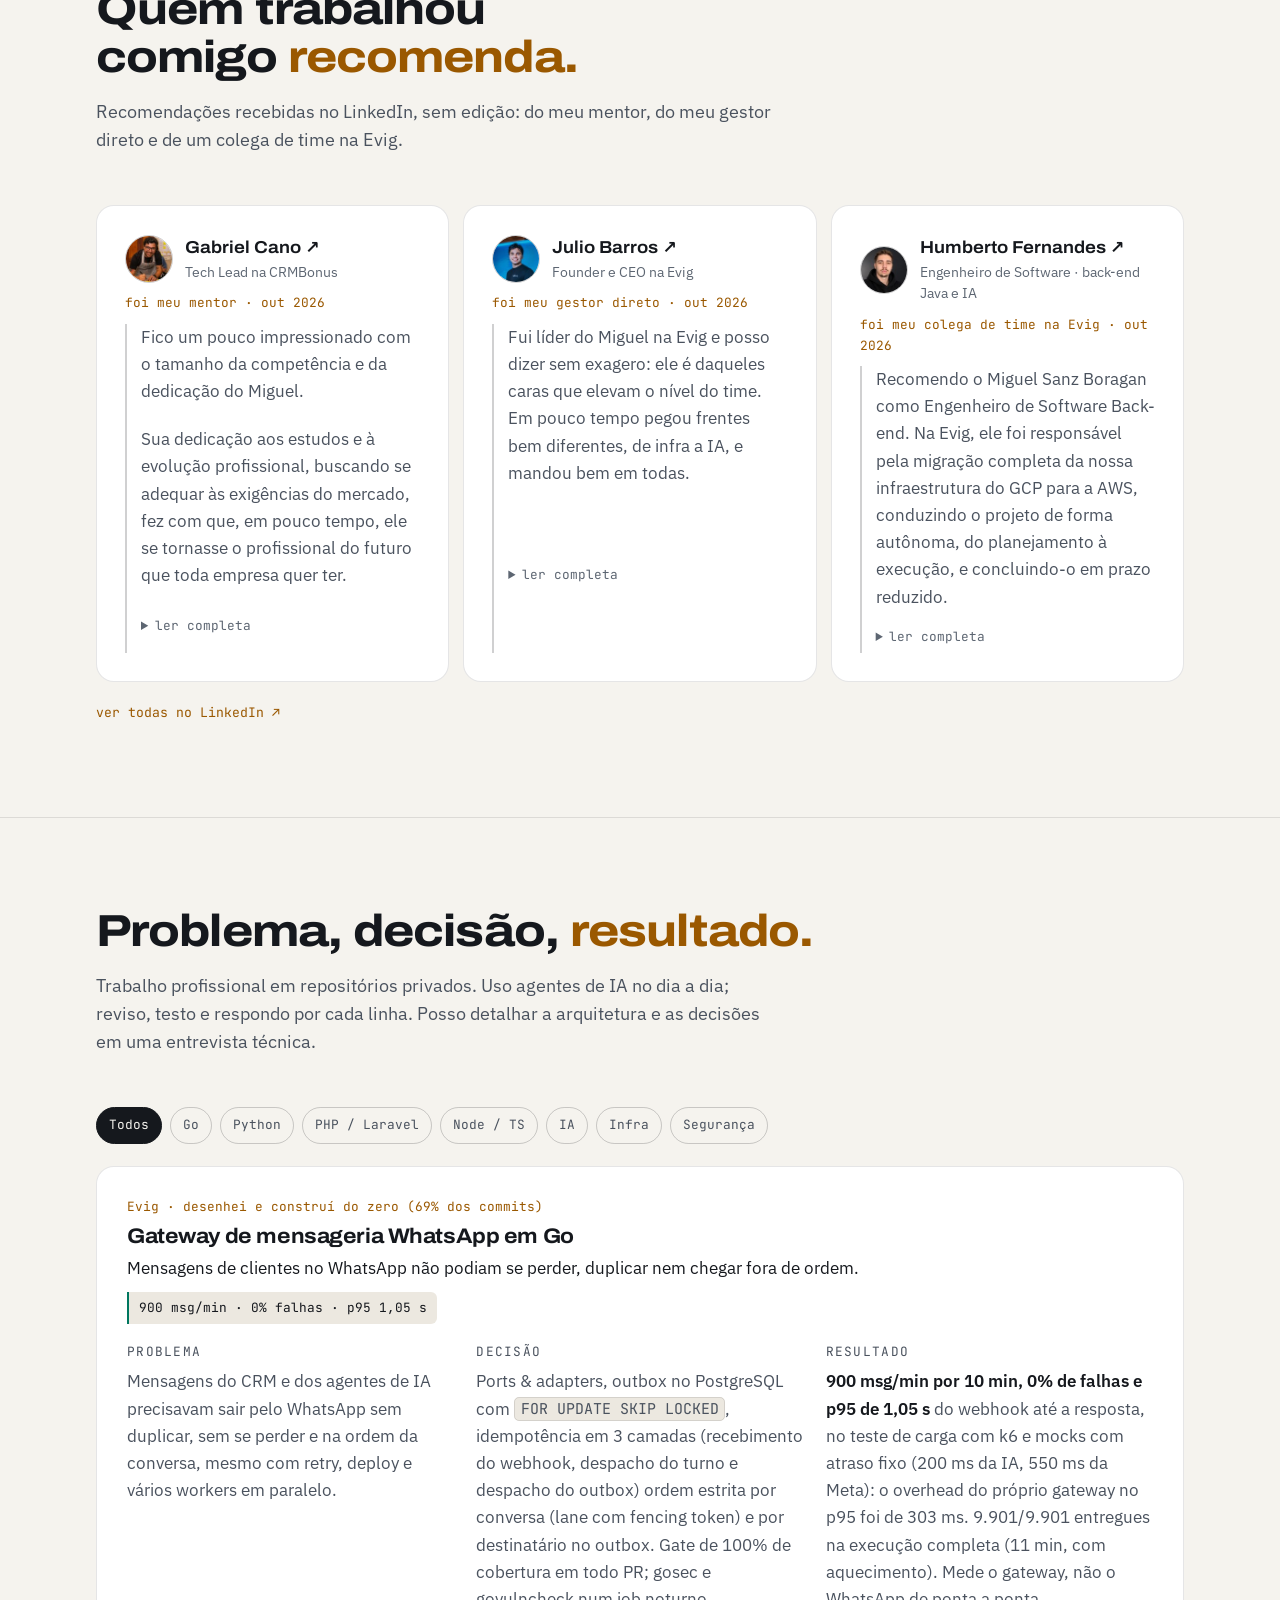
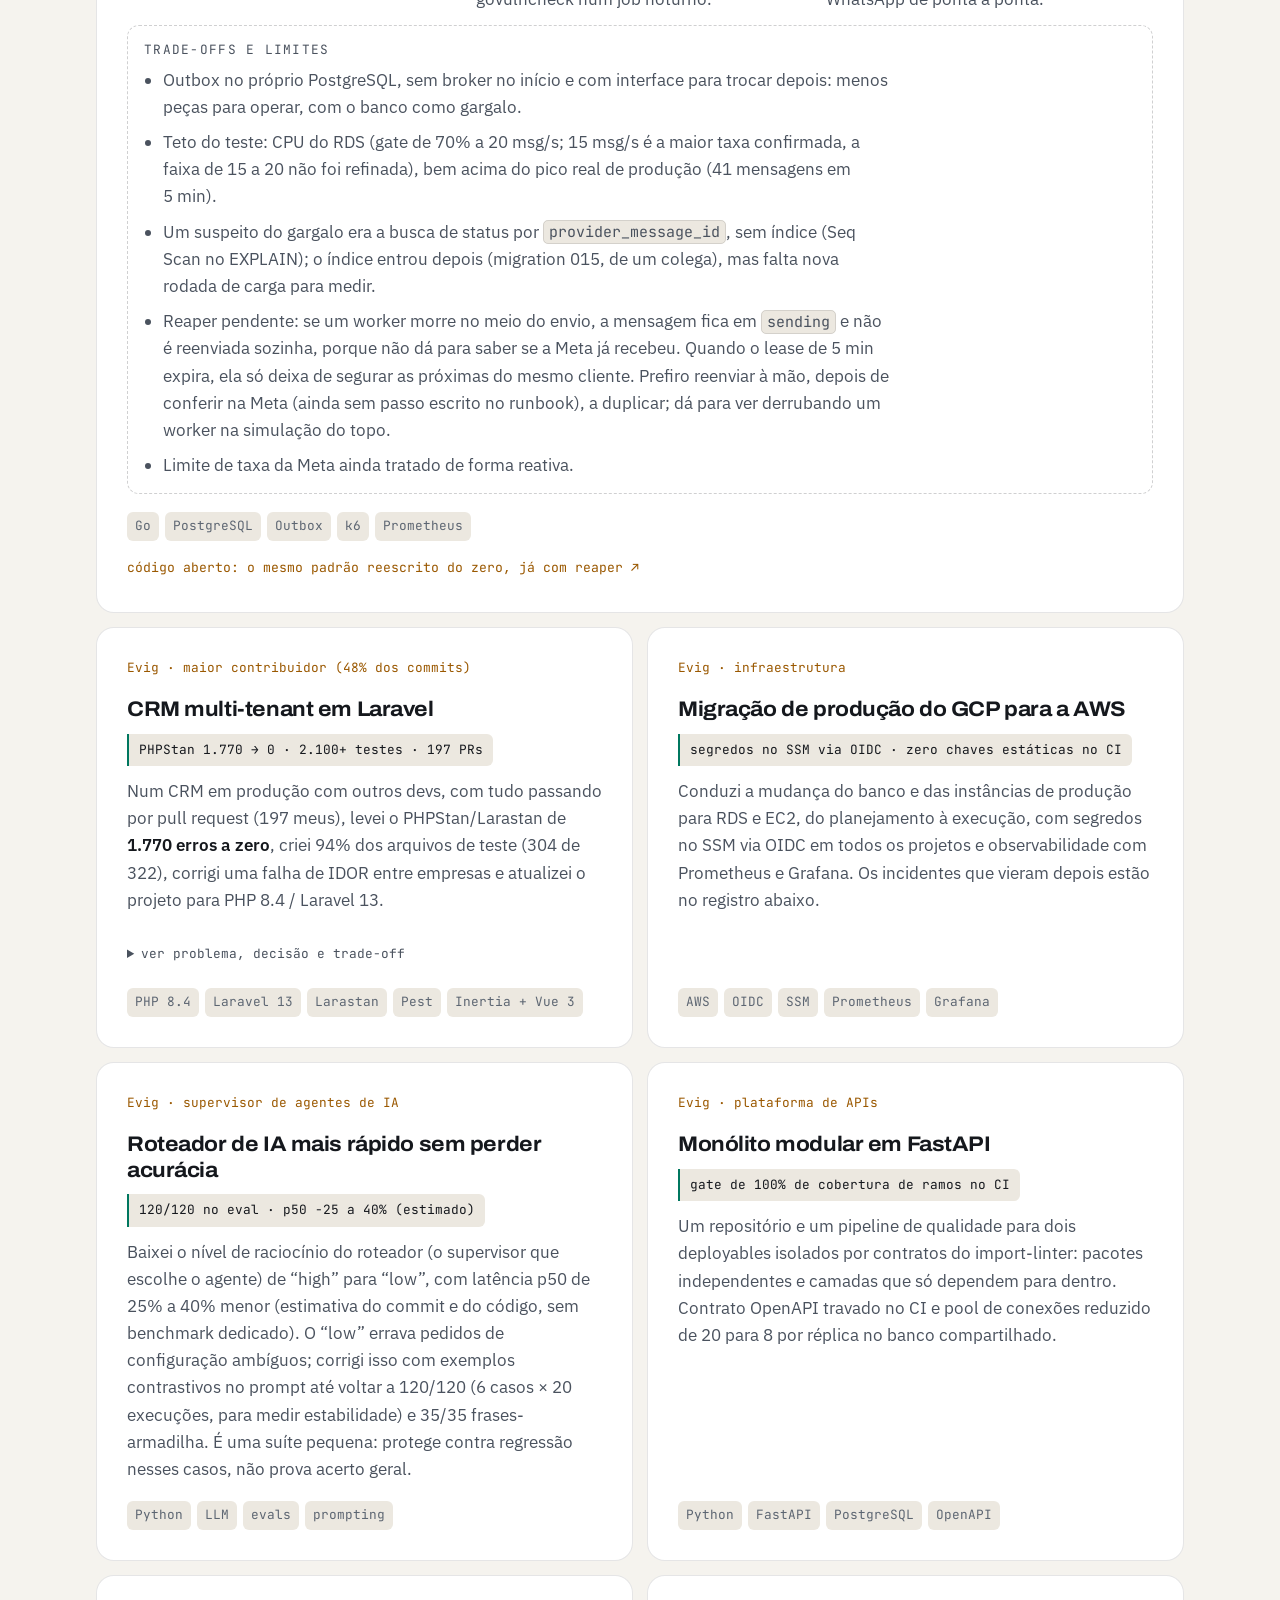
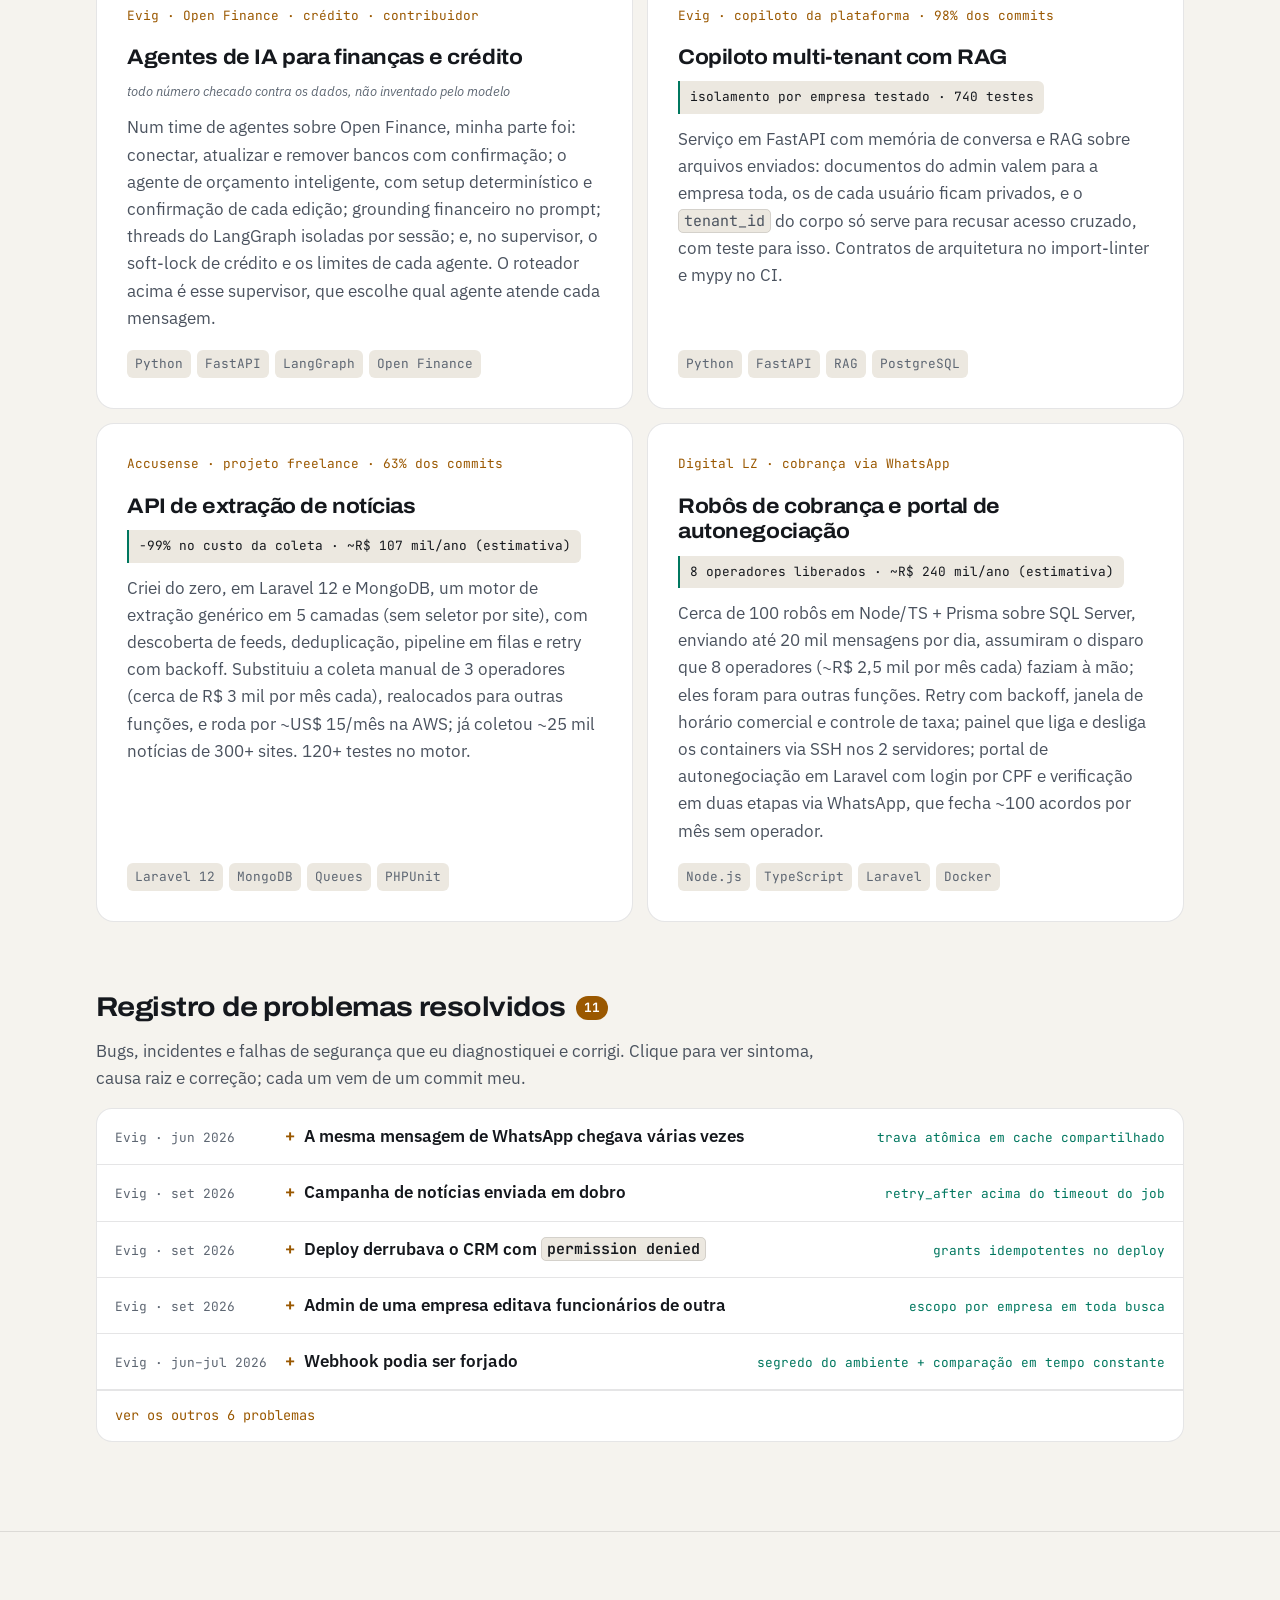
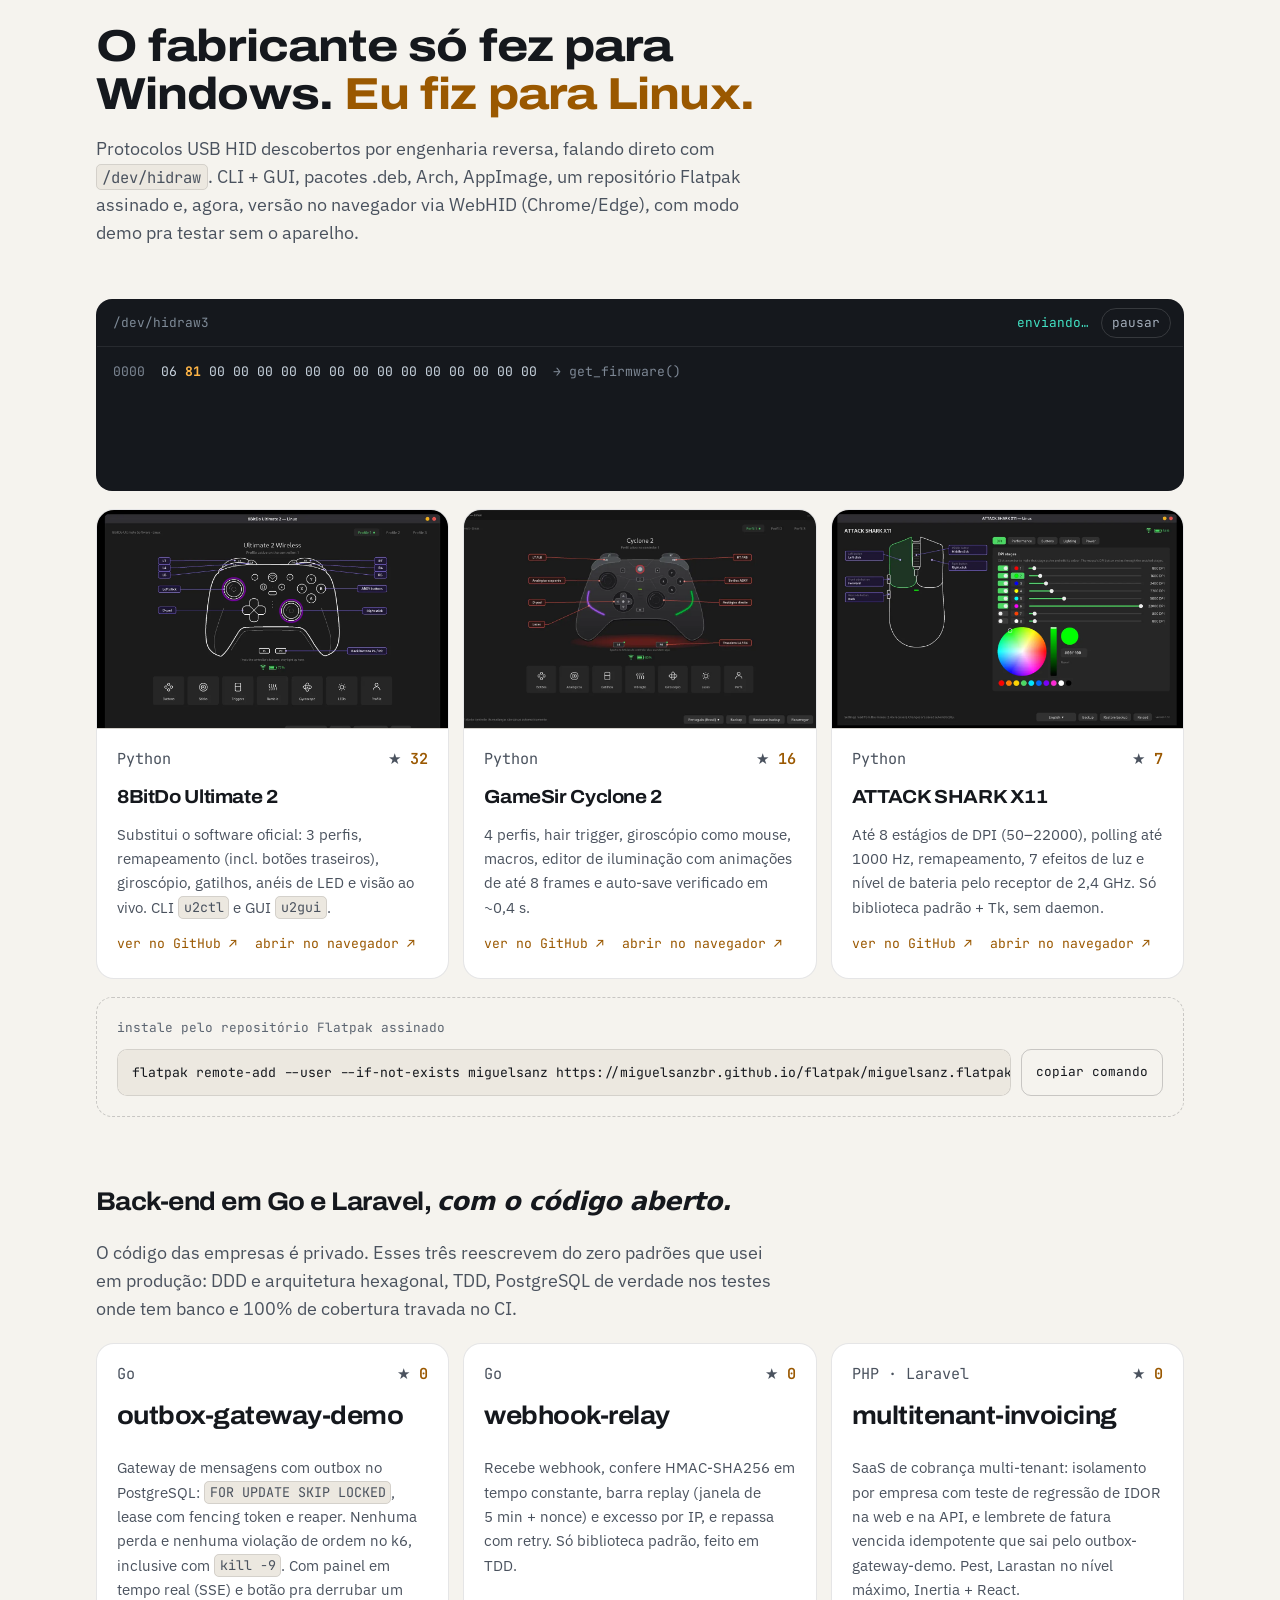
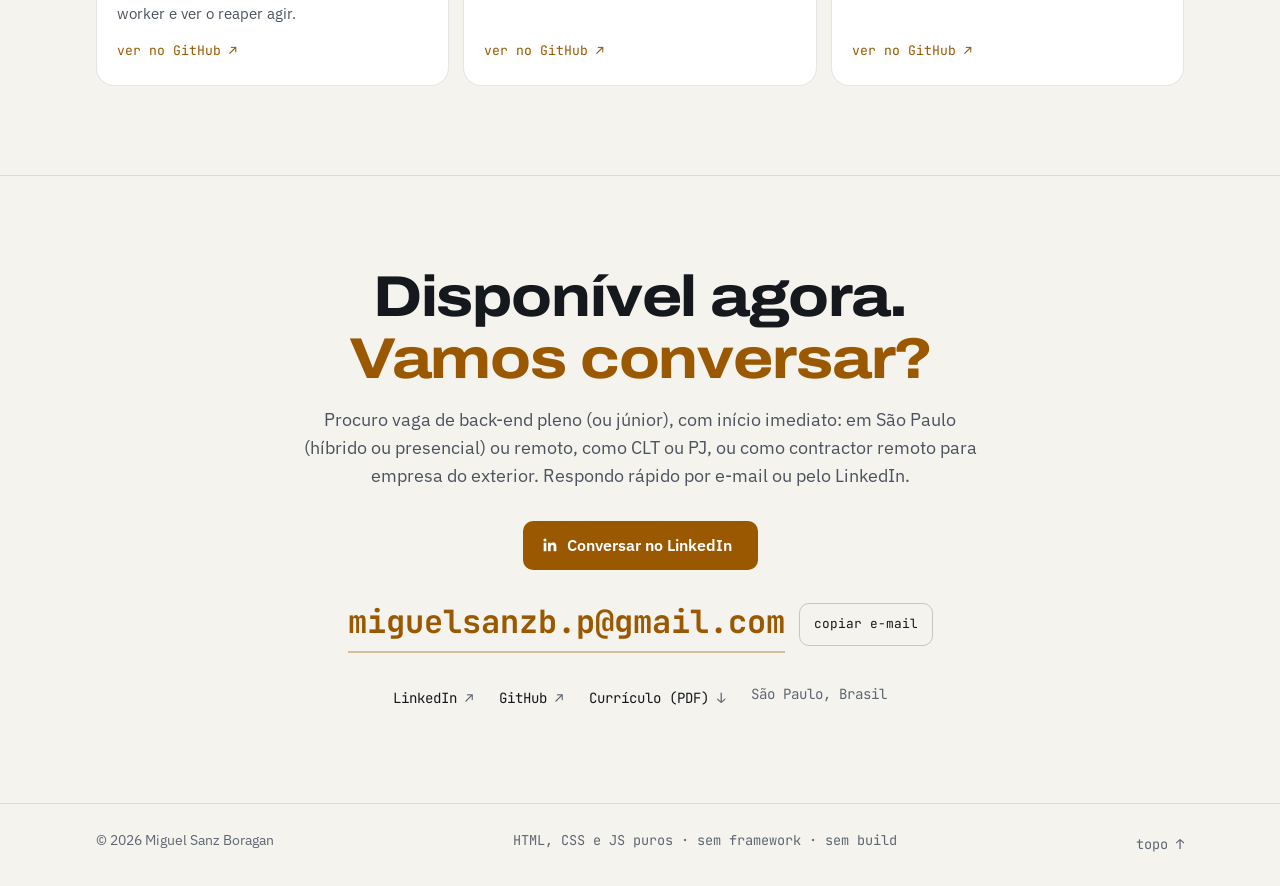
==== commit fea0d757: "Card do multitenant-invoicing (Laravel) no bloco de back-end aberto" ====
--- a/index.html
+++ b/index.html
@@ -615,8 +615,8 @@
                 </div>
 
                 <div class="os-more">
-                    <h3 data-reveal>Back-end em Go, <em>com o código aberto.</em></h3>
-                    <p class="lead" data-reveal>O código das empresas é privado. Esses dois reescrevem do zero padrões que usei em produção, com teste contra PostgreSQL de verdade e 100% de cobertura travada no CI.</p>
+                    <h3 data-reveal>Back-end em Go e Laravel, <em>com o código aberto.</em></h3>
+                    <p class="lead" data-reveal>O código das empresas é privado. Esses três reescrevem do zero padrões que usei em produção: DDD e arquitetura hexagonal, TDD, PostgreSQL de verdade nos testes onde tem banco e 100% de cobertura travada no CI.</p>
                     <div class="repos">
                     <article class="repo" data-repo="MiguelSanzBr/outbox-gateway-demo" data-reveal>
                         <div class="repo-body">
@@ -632,6 +632,14 @@
                             <h3 translate="no">webhook-relay</h3>
                             <p>Recebe webhook, confere HMAC-SHA256 em tempo constante, barra replay (janela de 5&nbsp;min + nonce) e excesso por IP, e repassa com retry. Só biblioteca padrão, feito em TDD.</p>
                             <a class="link" href="https://github.com/MiguelSanzBr/webhook-relay" target="_blank" rel="noopener">ver no GitHub <span aria-hidden="true">↗</span><span class="sr-only"> (abre em nova aba)</span></a>
+                        </div>
+                    </article>
+                    <article class="repo" data-repo="MiguelSanzBr/multitenant-invoicing" data-reveal data-delay="160">
+                        <div class="repo-body">
+                            <p class="repo-meta mono"><span>PHP · Laravel</span><span class="stars">★ <b data-stars>0</b></span></p>
+                            <h3 translate="no">multitenant-invoicing</h3>
+                            <p>SaaS de cobrança multi-tenant: isolamento por empresa com teste de regressão de IDOR na web e na API, e lembrete de fatura vencida idempotente que sai pelo outbox-gateway-demo. Pest, Larastan no nível máximo, Inertia + React.</p>
+                            <a class="link" href="https://github.com/MiguelSanzBr/multitenant-invoicing" target="_blank" rel="noopener">ver no GitHub <span aria-hidden="true">↗</span><span class="sr-only"> (abre em nova aba)</span></a>
                         </div>
                     </article>
                     </div>
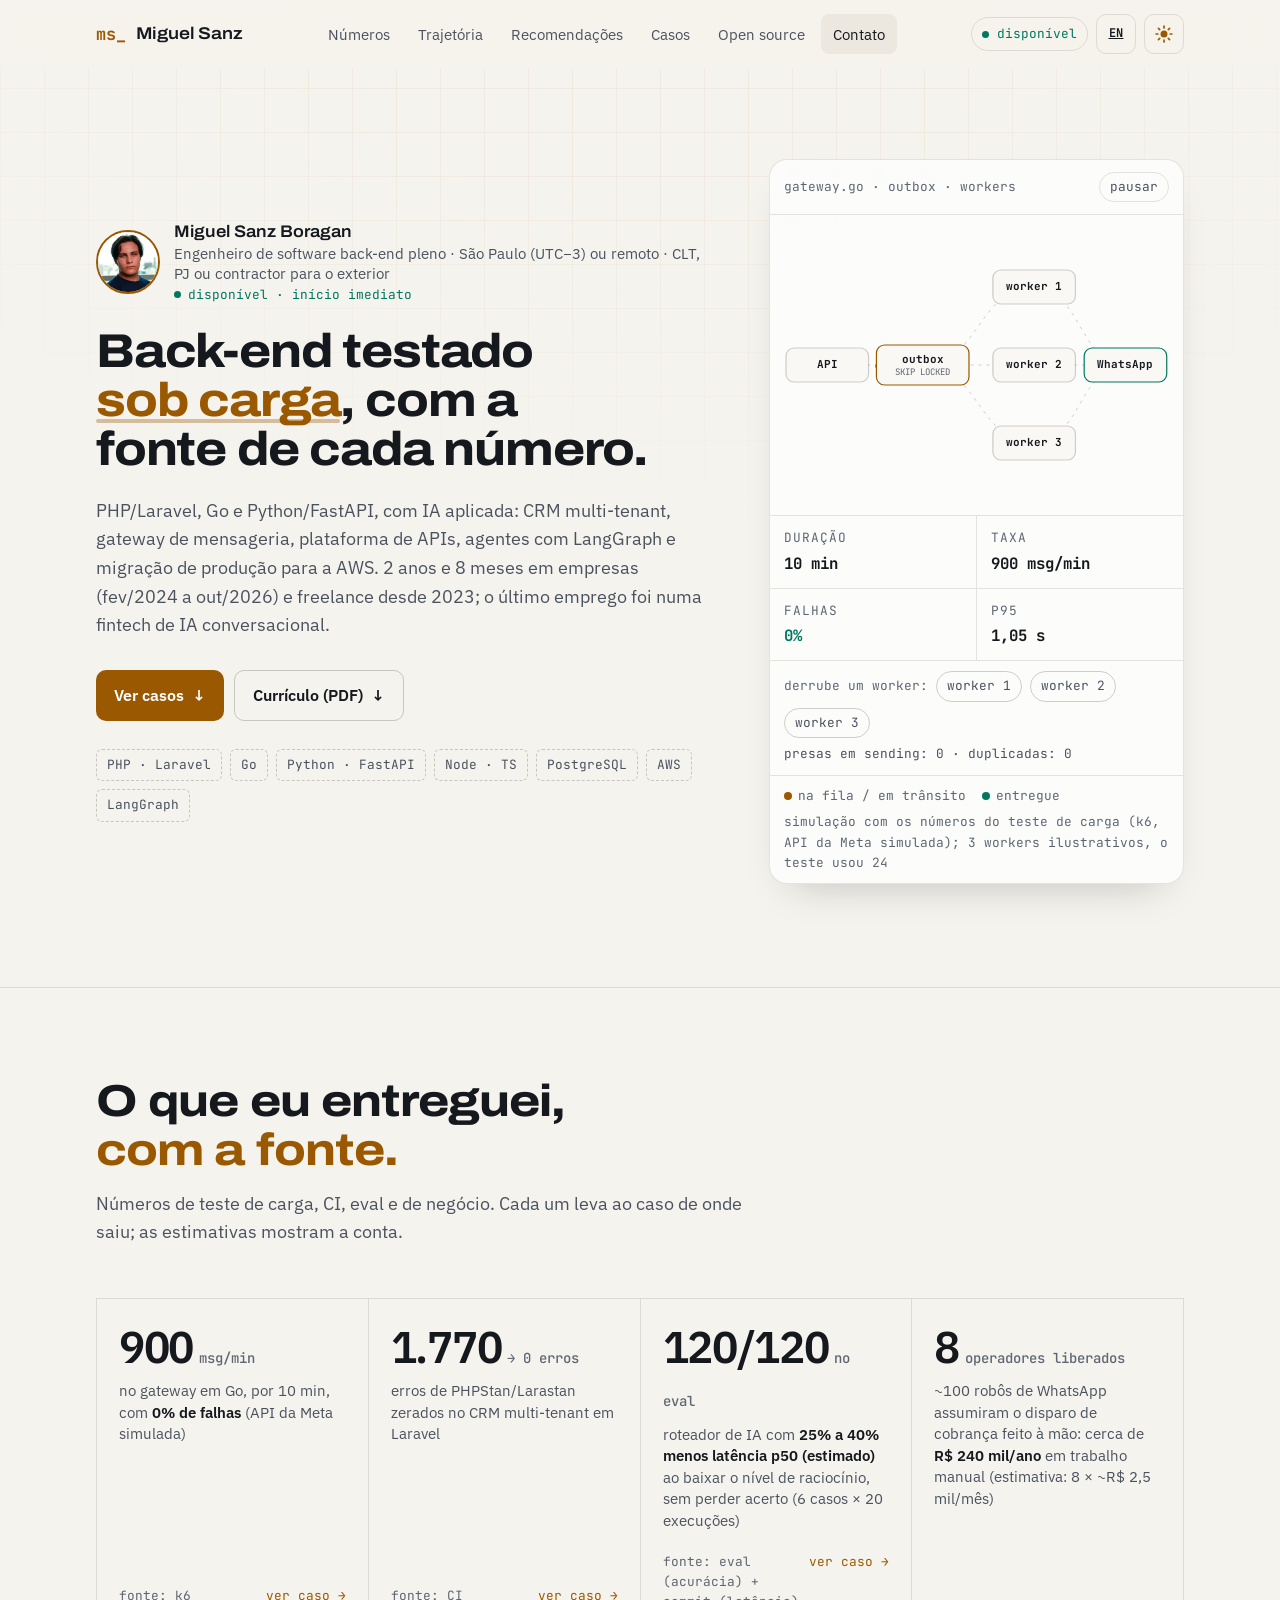
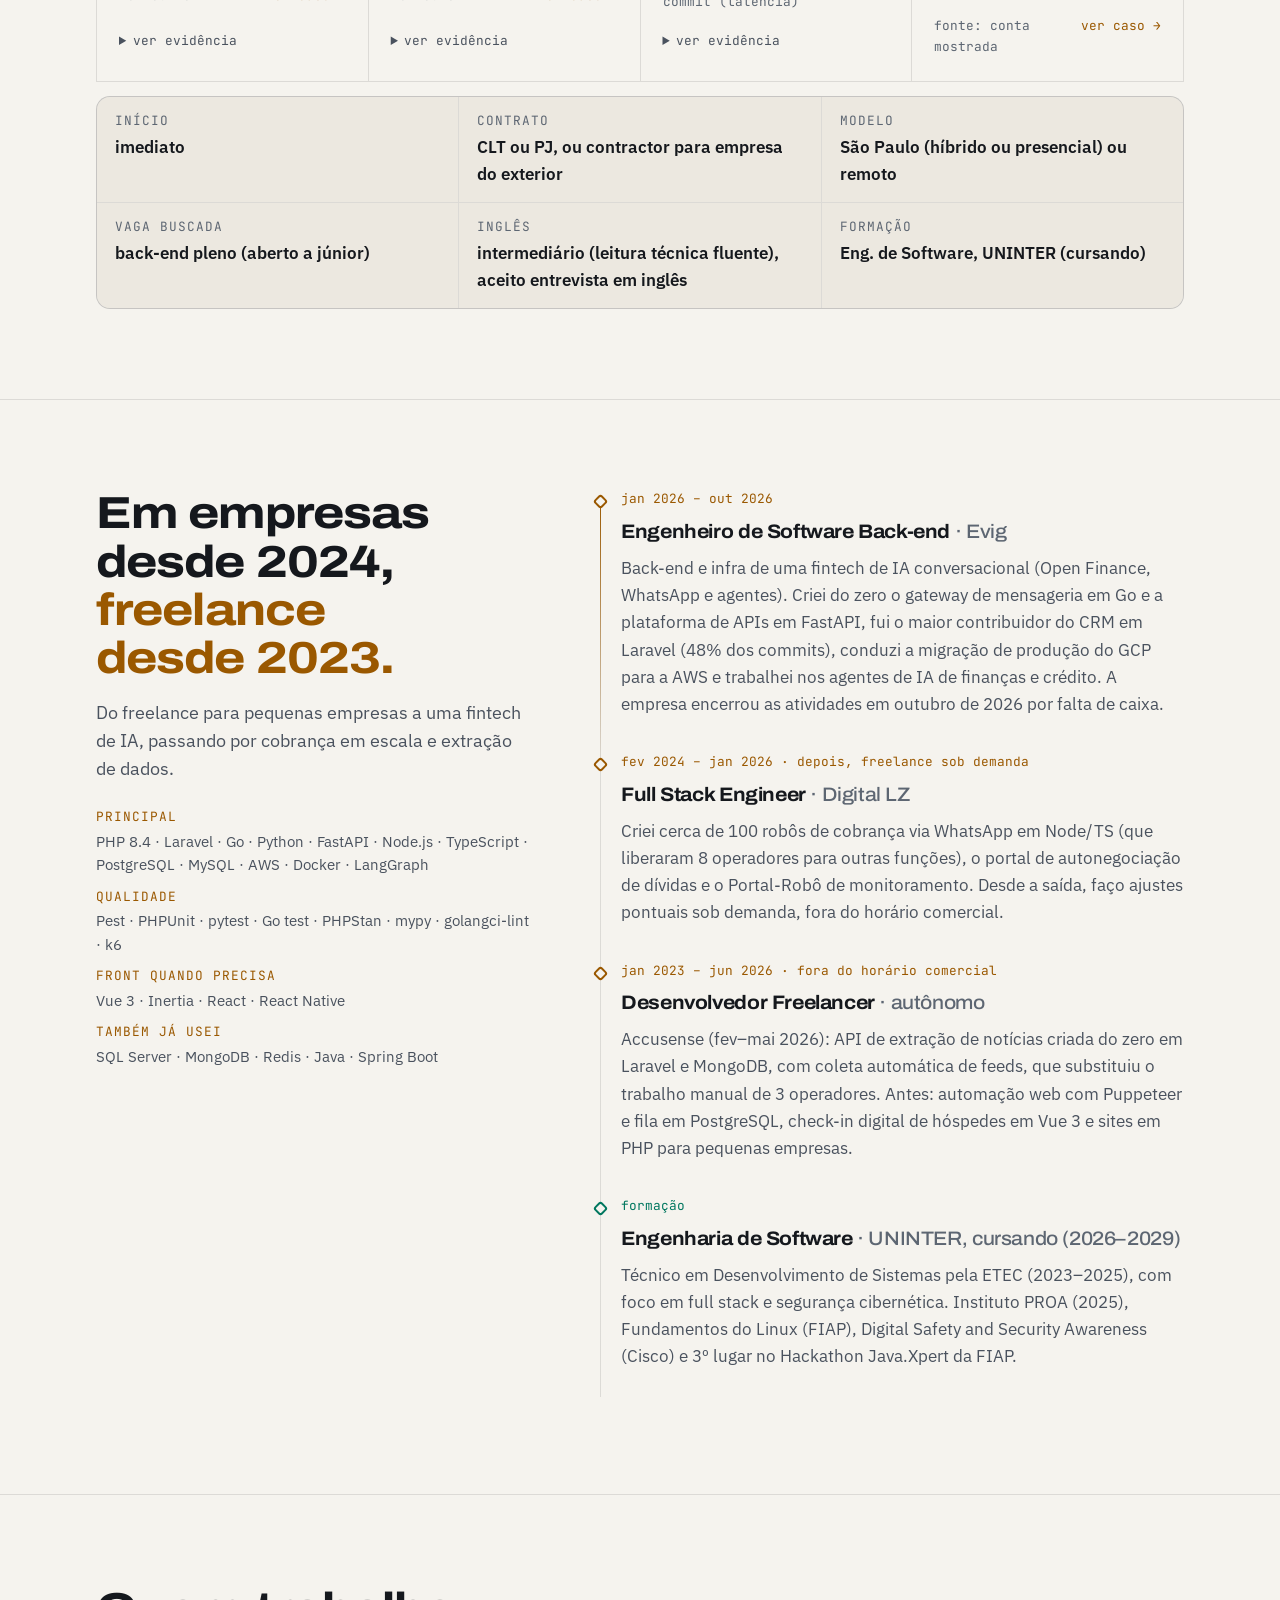
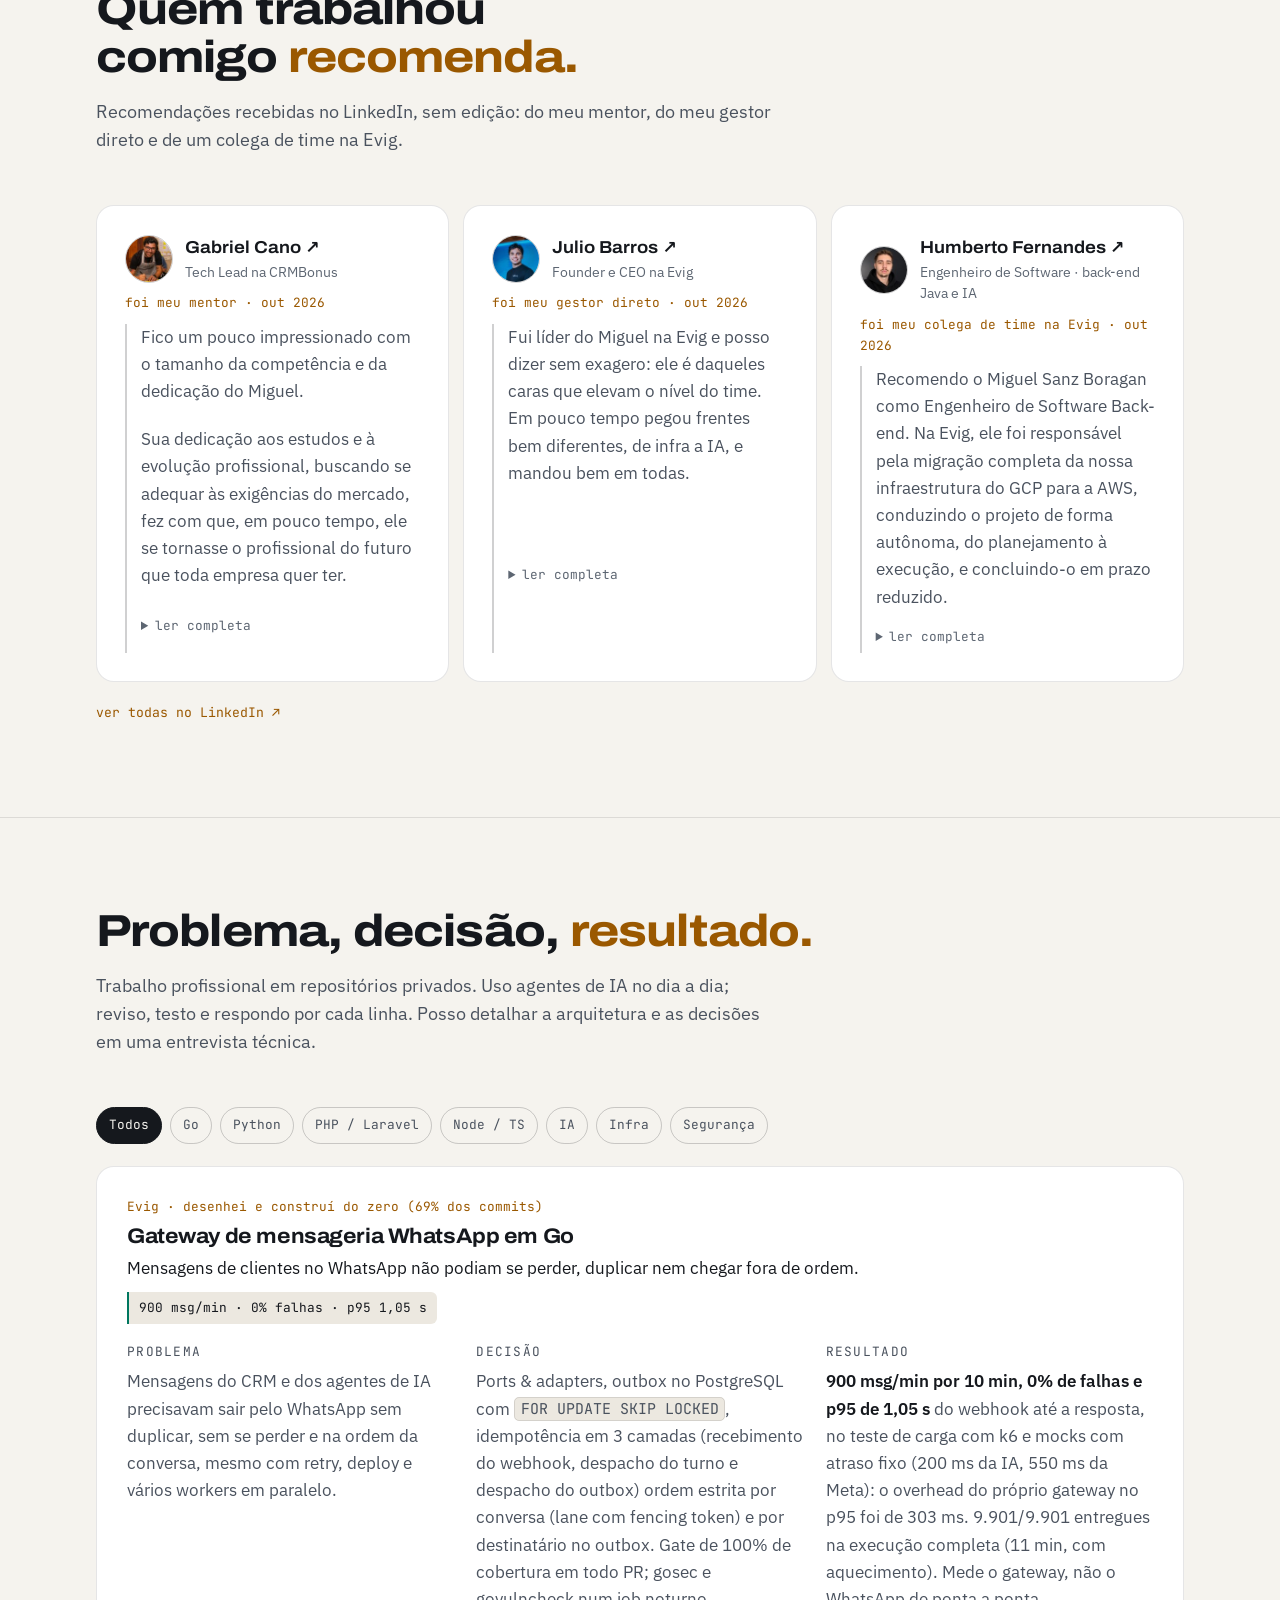
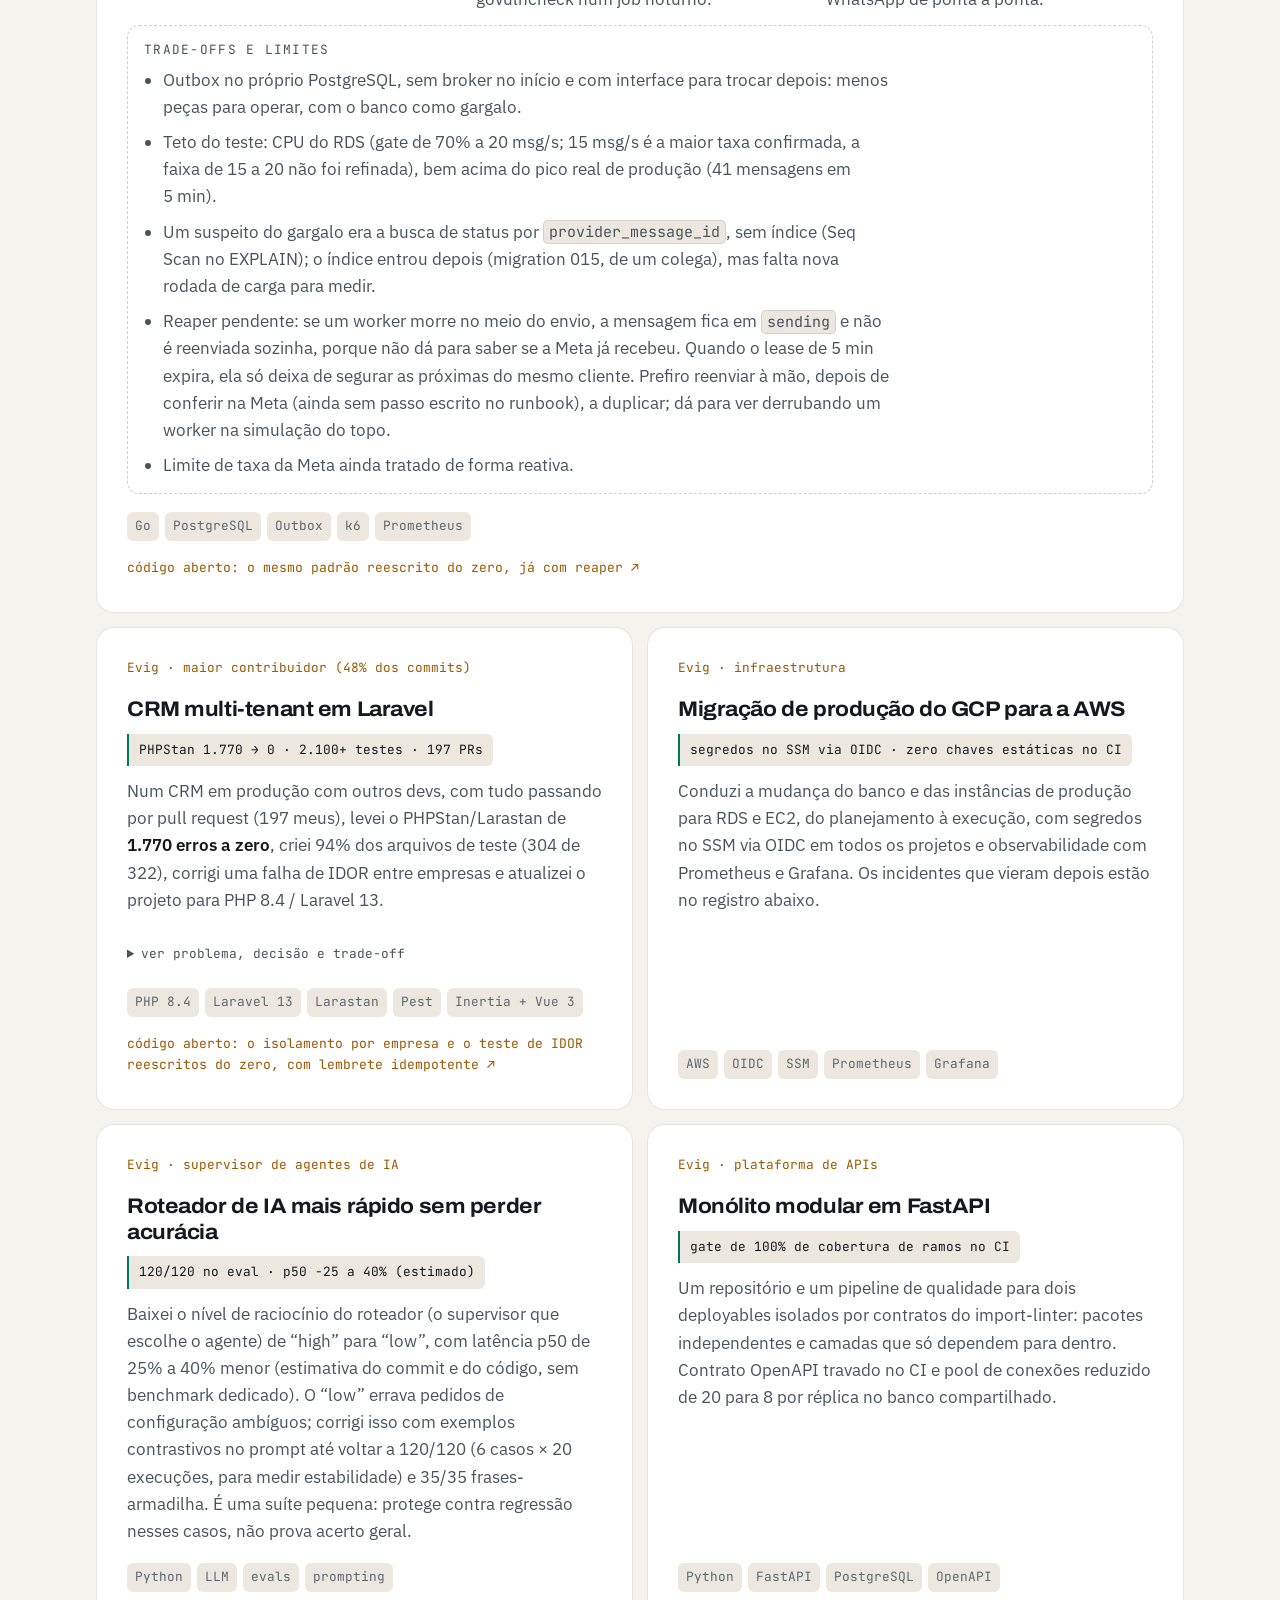
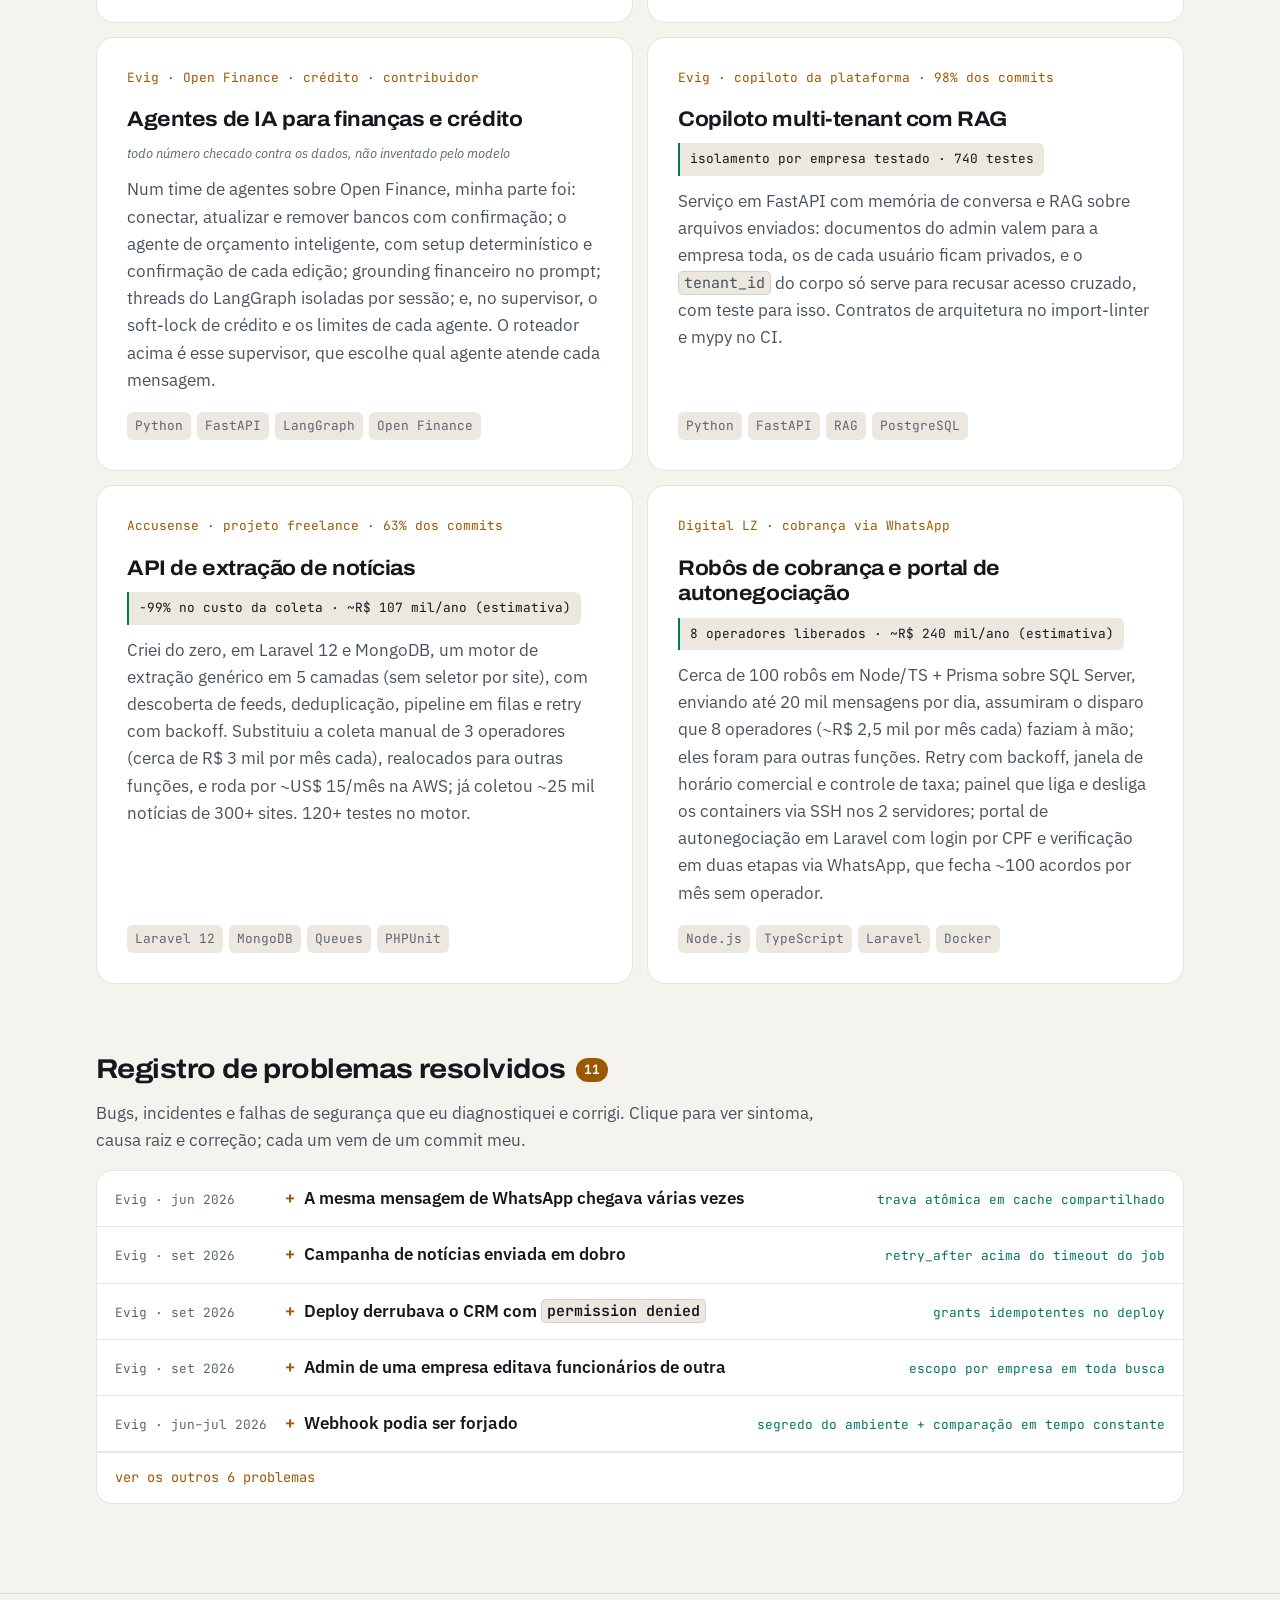
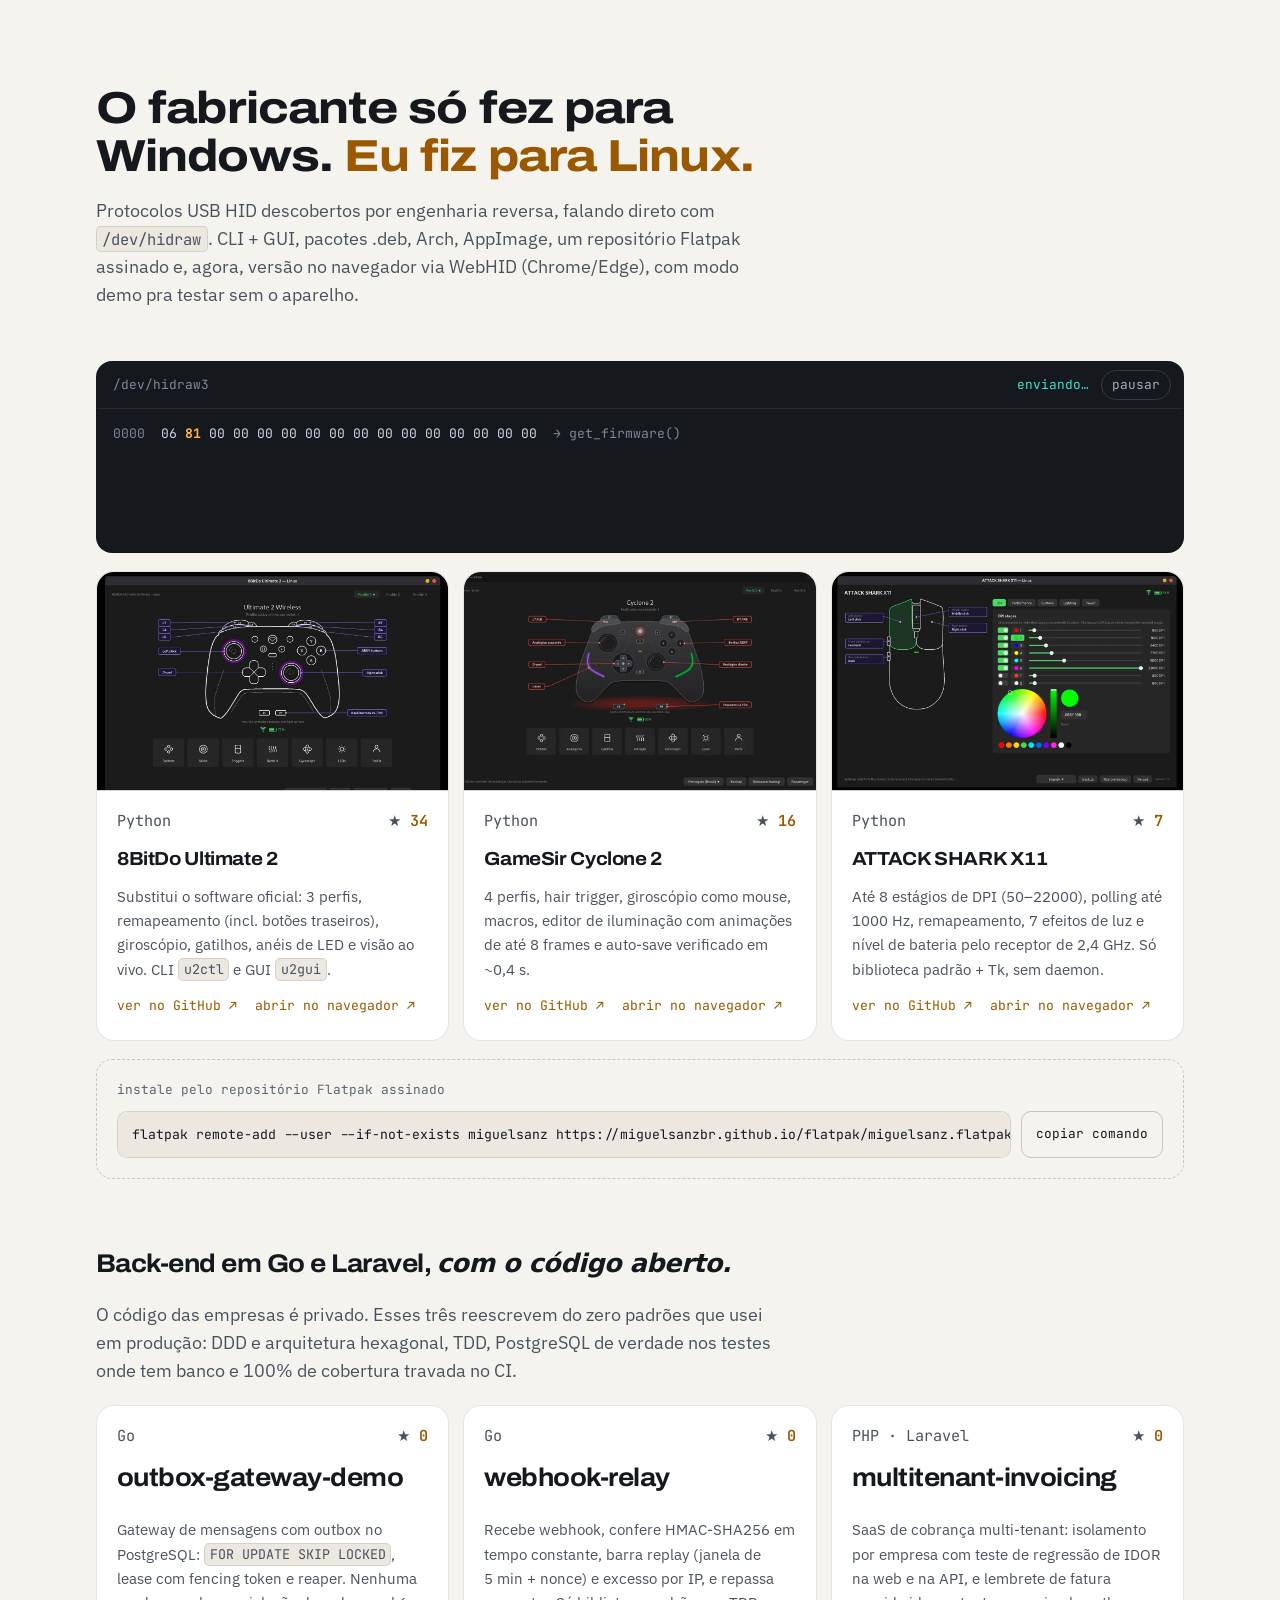
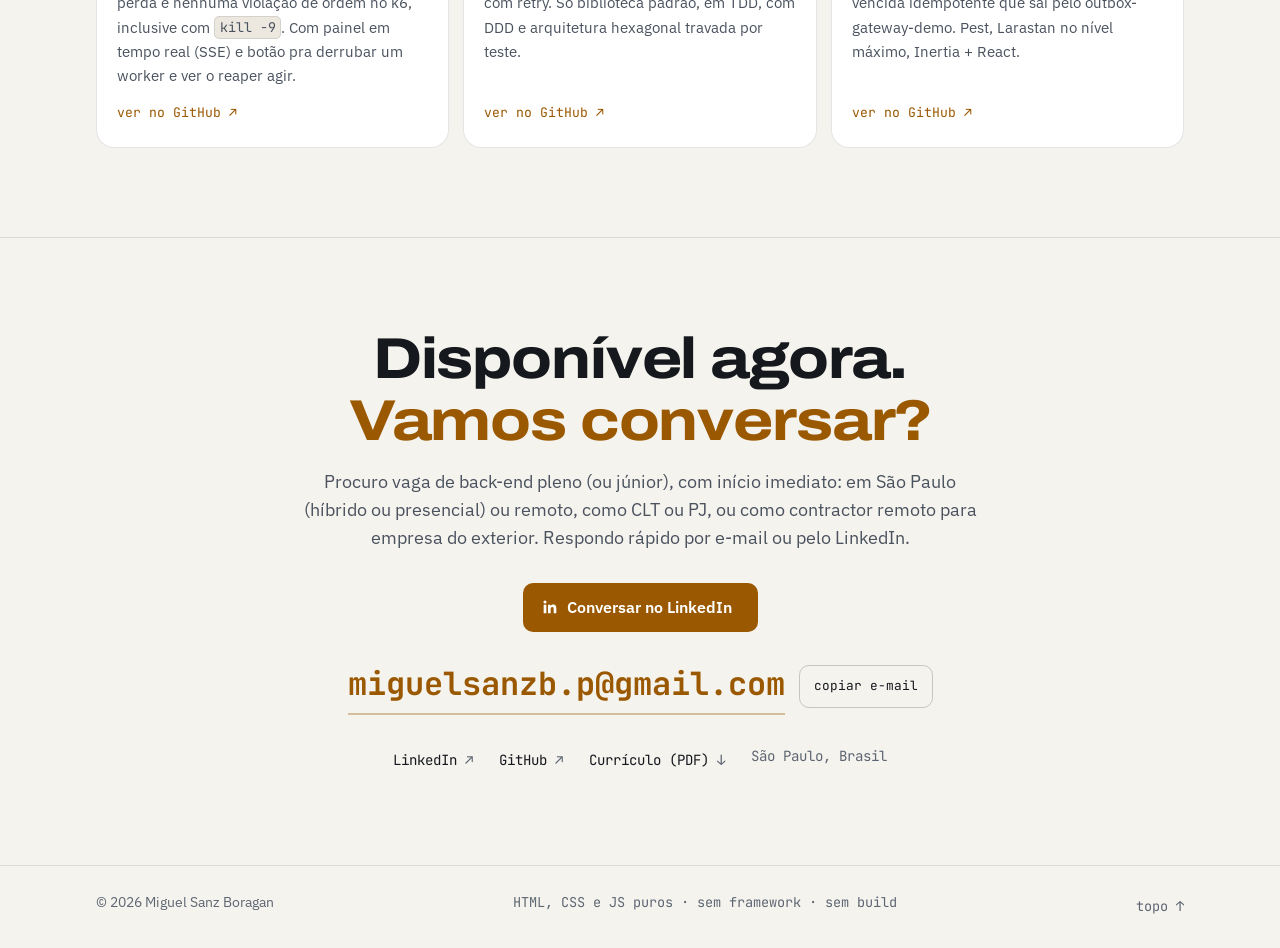
==== commit 7547874d: "Caso do CRM linka pro multitenant-invoicing, webhook-relay com DDD/hexagonal, estrelas e README atua" ====
--- a/index.html
+++ b/index.html
@@ -392,6 +392,7 @@
                             <p><b>Trade-off:</b> o baseline significa conviver um tempo com erro conhecido, em troca de não parar as entregas.</p>
                         </details>
                         <ul class="case-stack mono" translate="no"><li>PHP 8.4</li><li>Laravel 13</li><li>Larastan</li><li>Pest</li><li>Inertia + Vue 3</li></ul>
+                        <p><a class="link" href="https://github.com/MiguelSanzBr/multitenant-invoicing" target="_blank" rel="noopener">código aberto: o isolamento por empresa e o teste de IDOR reescritos do zero, com lembrete idempotente <span aria-hidden="true">↗</span><span class="sr-only"> (abre em nova aba)</span></a></p>
                     </article>
 
                     <article class="case" id="caso-migracao" data-tags="infra seg" data-reveal>
@@ -580,7 +581,7 @@
                     <article class="repo" data-repo="MiguelSanzBr/8bitdo-ultimate2-linux" data-reveal>
                         <img src="assets/8bitdo-ultimate2-linux.webp" alt="Interface u2gui: visão ao vivo do controle 8BitDo Ultimate 2" loading="lazy" width="1280" height="845">
                         <div class="repo-body">
-                            <p class="repo-meta mono"><span>Python</span><span class="stars">★ <b data-stars>32</b></span></p>
+                            <p class="repo-meta mono"><span>Python</span><span class="stars">★ <b data-stars>34</b></span></p>
                             <h3>8BitDo Ultimate 2</h3>
                             <p>Substitui o software oficial: 3 perfis, remapeamento (incl. botões traseiros), giroscópio, gatilhos, anéis de LED e visão ao vivo. CLI <code translate="no">u2ctl</code> e GUI <code translate="no">u2gui</code>.</p>
                             <p class="repo-links"><a class="link" href="https://github.com/MiguelSanzBr/8bitdo-ultimate2-linux" target="_blank" rel="noopener">ver no GitHub <span aria-hidden="true">↗</span><span class="sr-only"> (abre em nova aba)</span></a> <a class="link" href="https://miguelsanzbr.github.io/8bitdo-ultimate2-web/" target="_blank" rel="noopener">abrir no navegador <span aria-hidden="true">↗</span><span class="sr-only"> (abre em nova aba)</span></a></p>
@@ -630,7 +631,7 @@
                         <div class="repo-body">
                             <p class="repo-meta mono"><span>Go</span><span class="stars">★ <b data-stars>0</b></span></p>
                             <h3 translate="no">webhook-relay</h3>
-                            <p>Recebe webhook, confere HMAC-SHA256 em tempo constante, barra replay (janela de 5&nbsp;min + nonce) e excesso por IP, e repassa com retry. Só biblioteca padrão, feito em TDD.</p>
+                            <p>Recebe webhook, confere HMAC-SHA256 em tempo constante, barra replay (janela de 5&nbsp;min + nonce) e excesso por IP, e repassa com retry. Só biblioteca padrão, em TDD, com DDD e arquitetura hexagonal travada por teste.</p>
                             <a class="link" href="https://github.com/MiguelSanzBr/webhook-relay" target="_blank" rel="noopener">ver no GitHub <span aria-hidden="true">↗</span><span class="sr-only"> (abre em nova aba)</span></a>
                         </div>
                     </article>
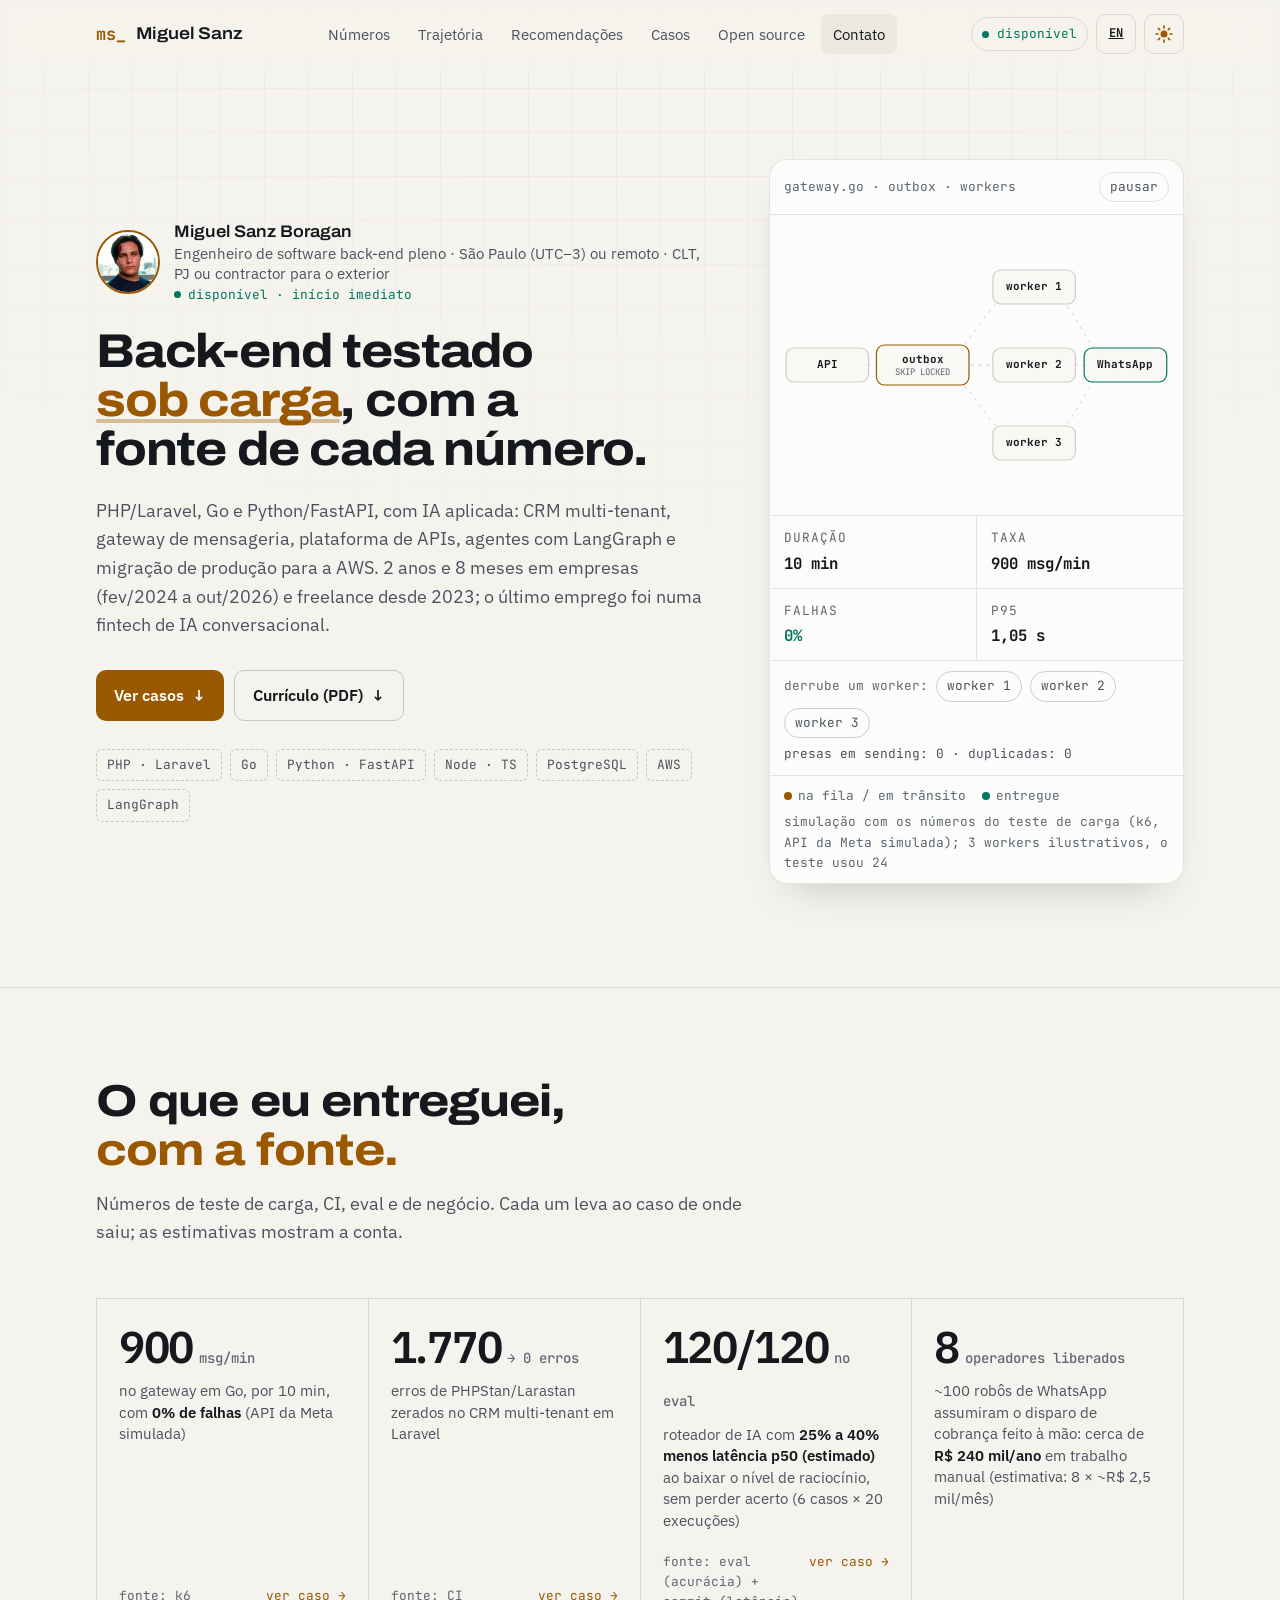
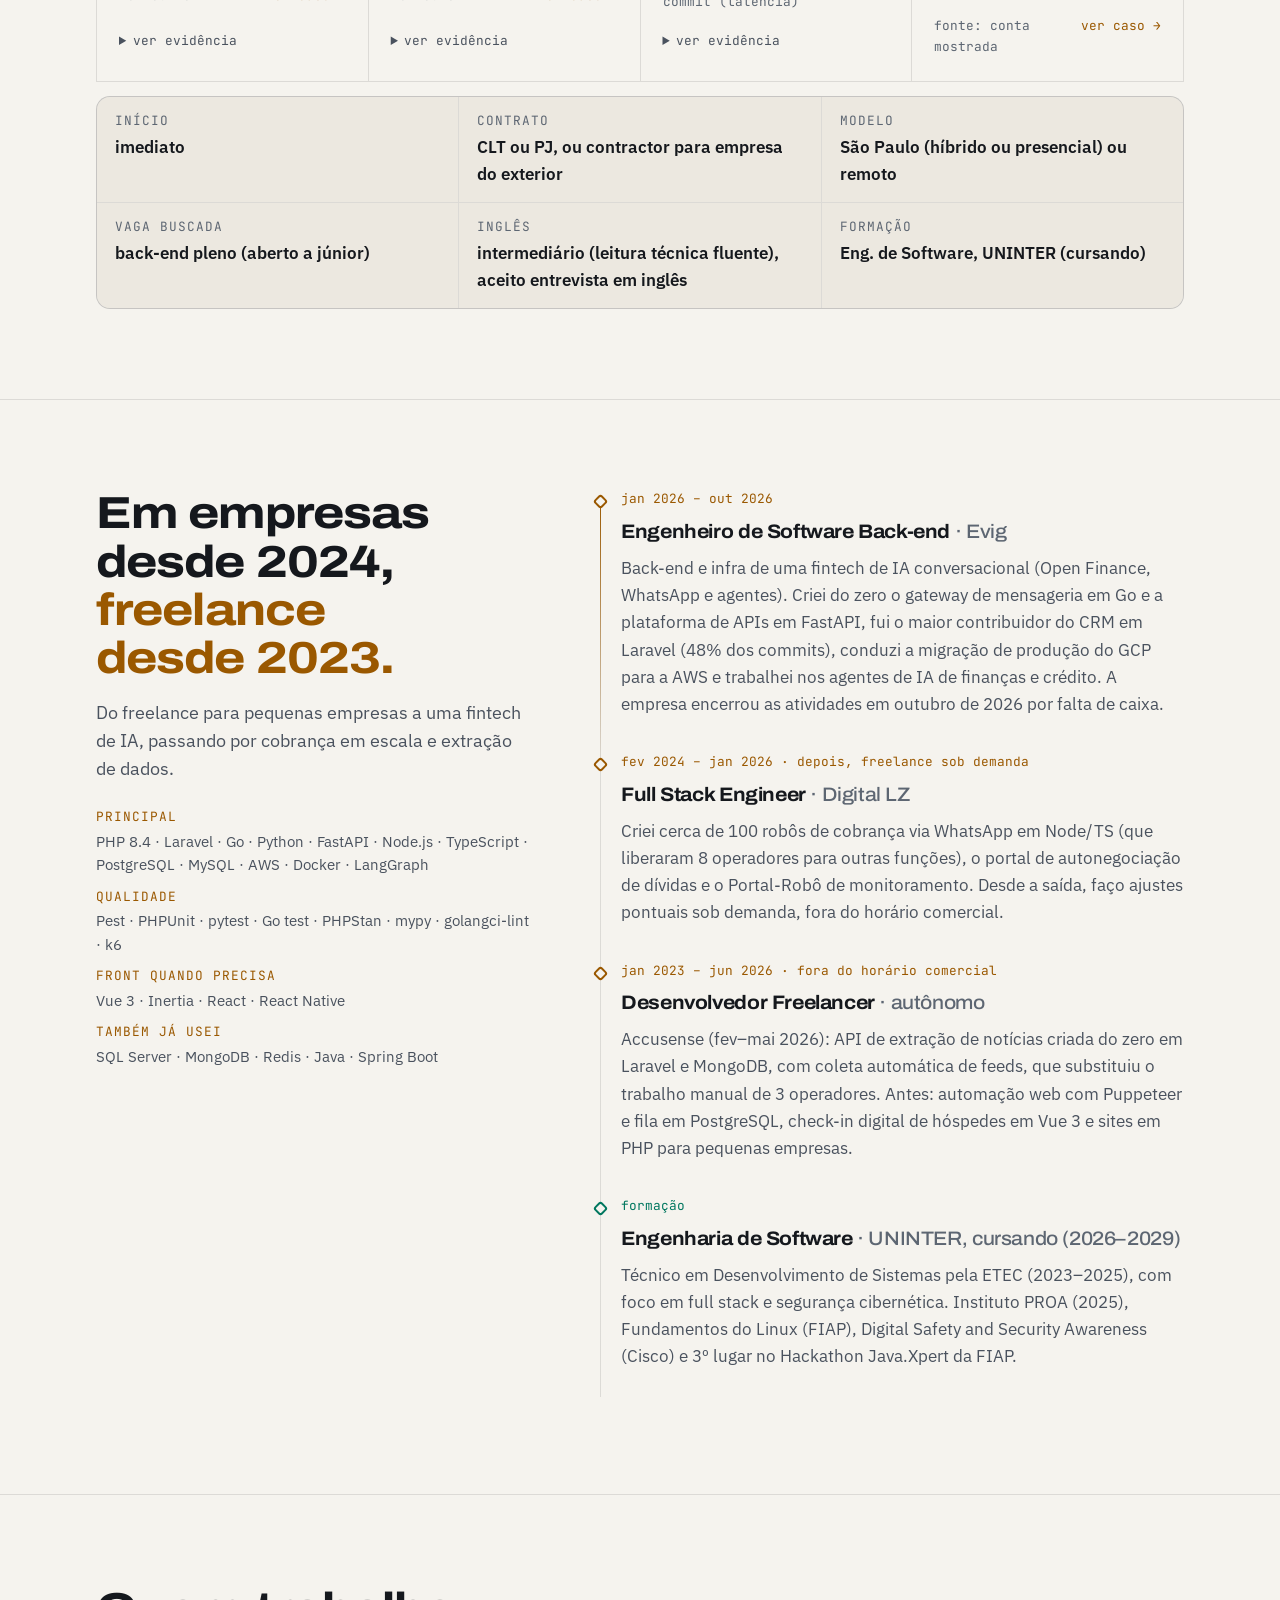
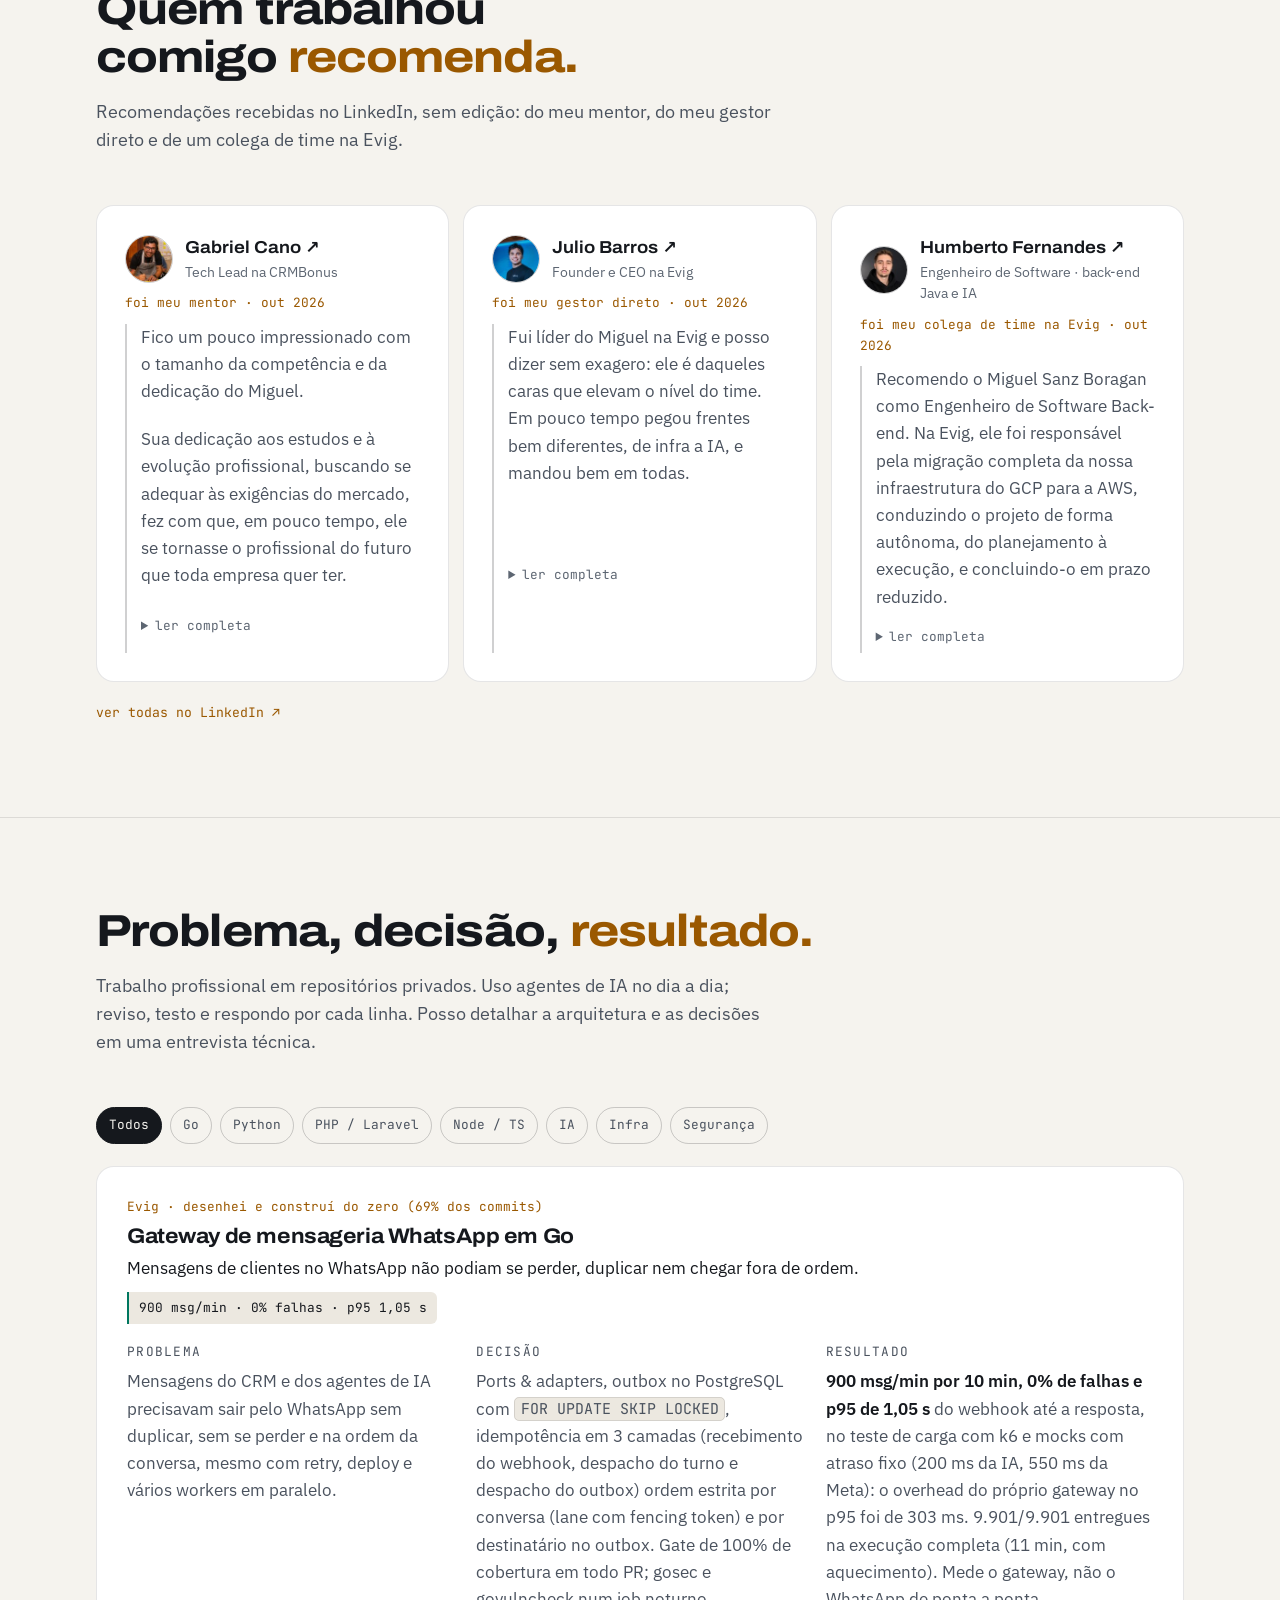
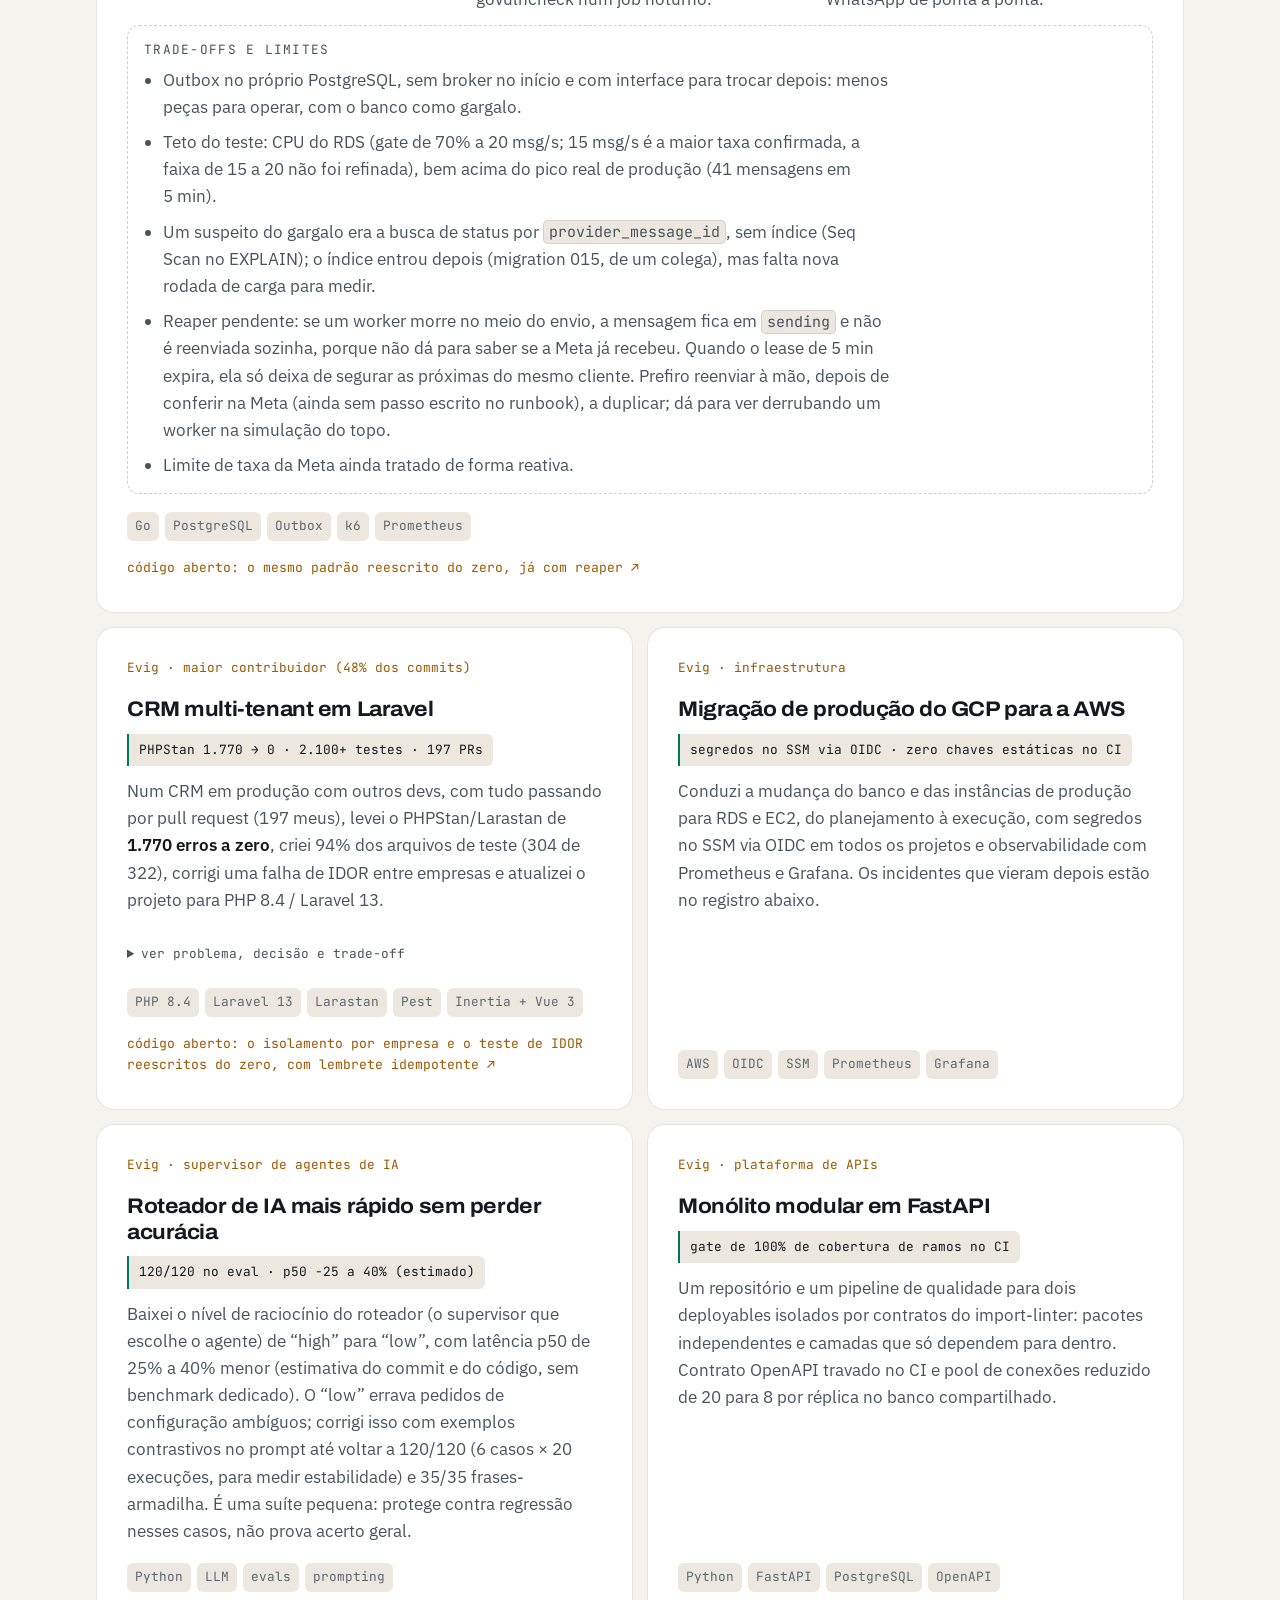
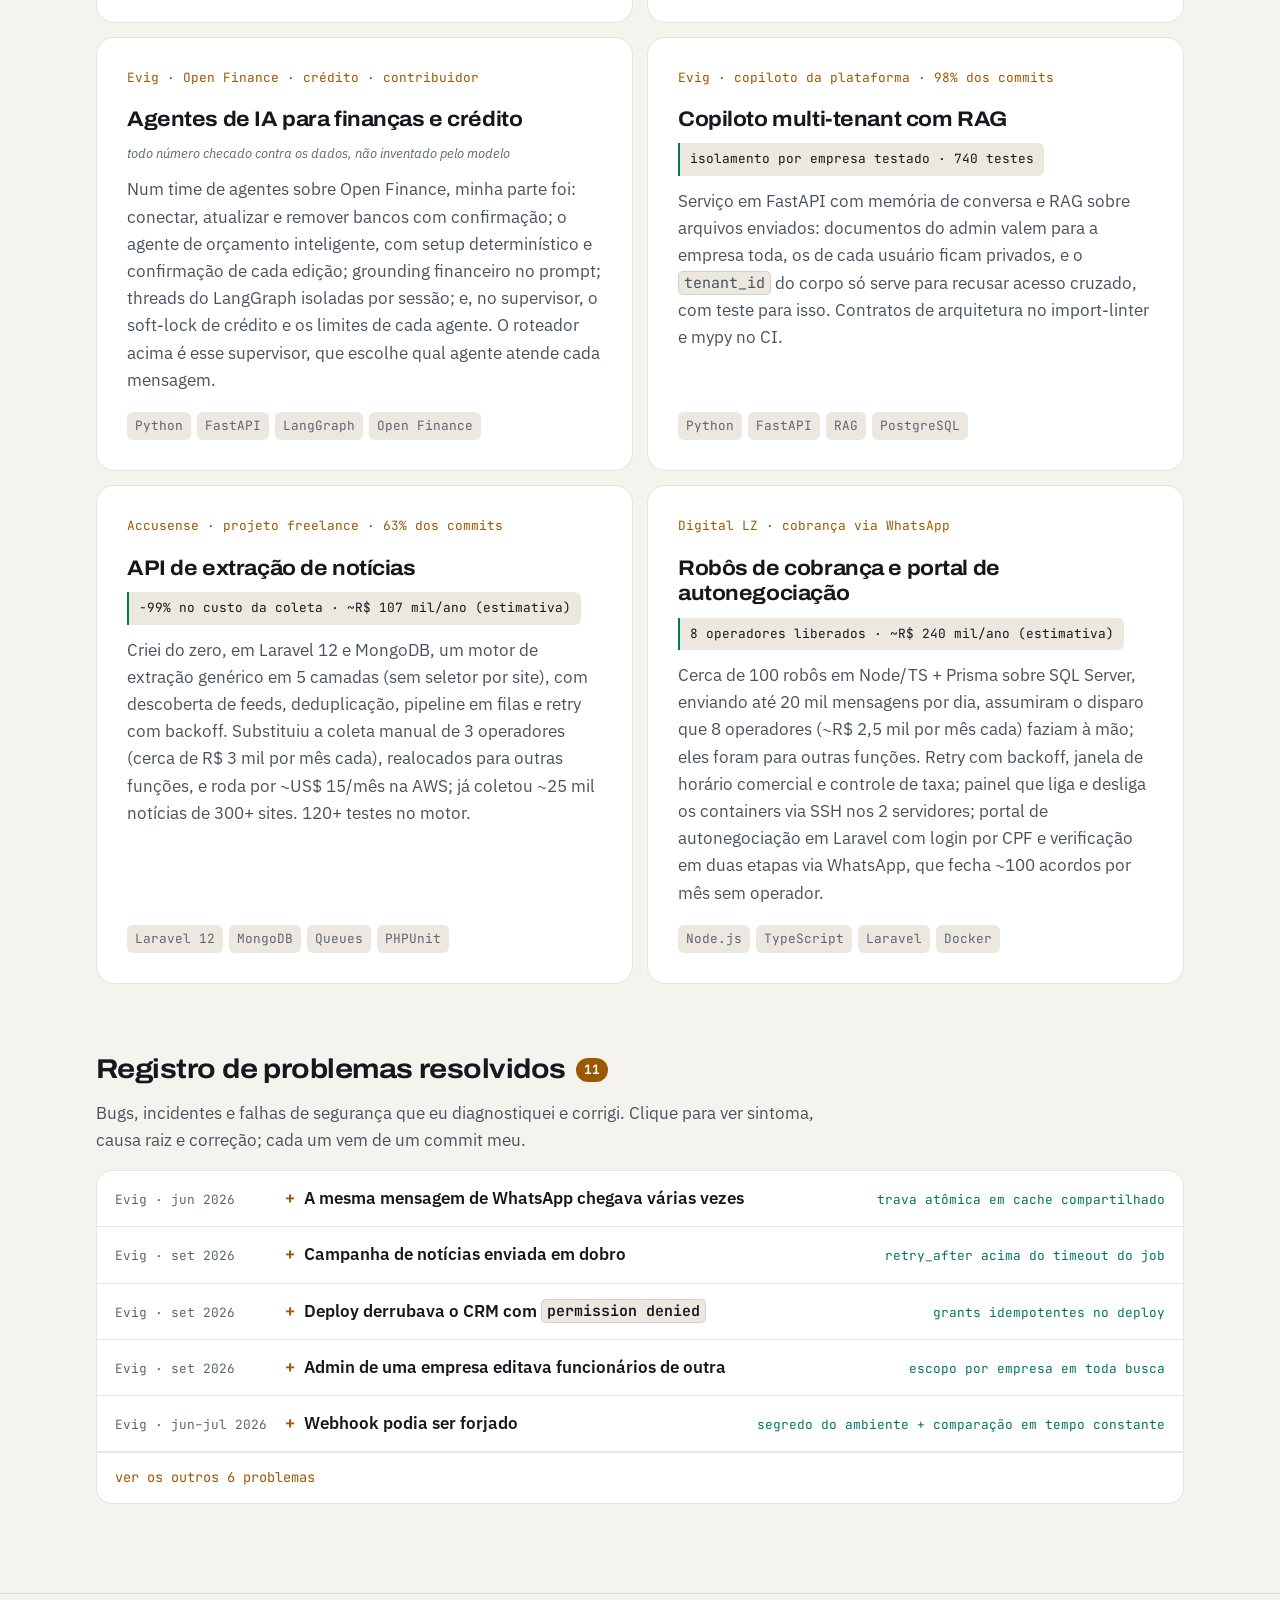
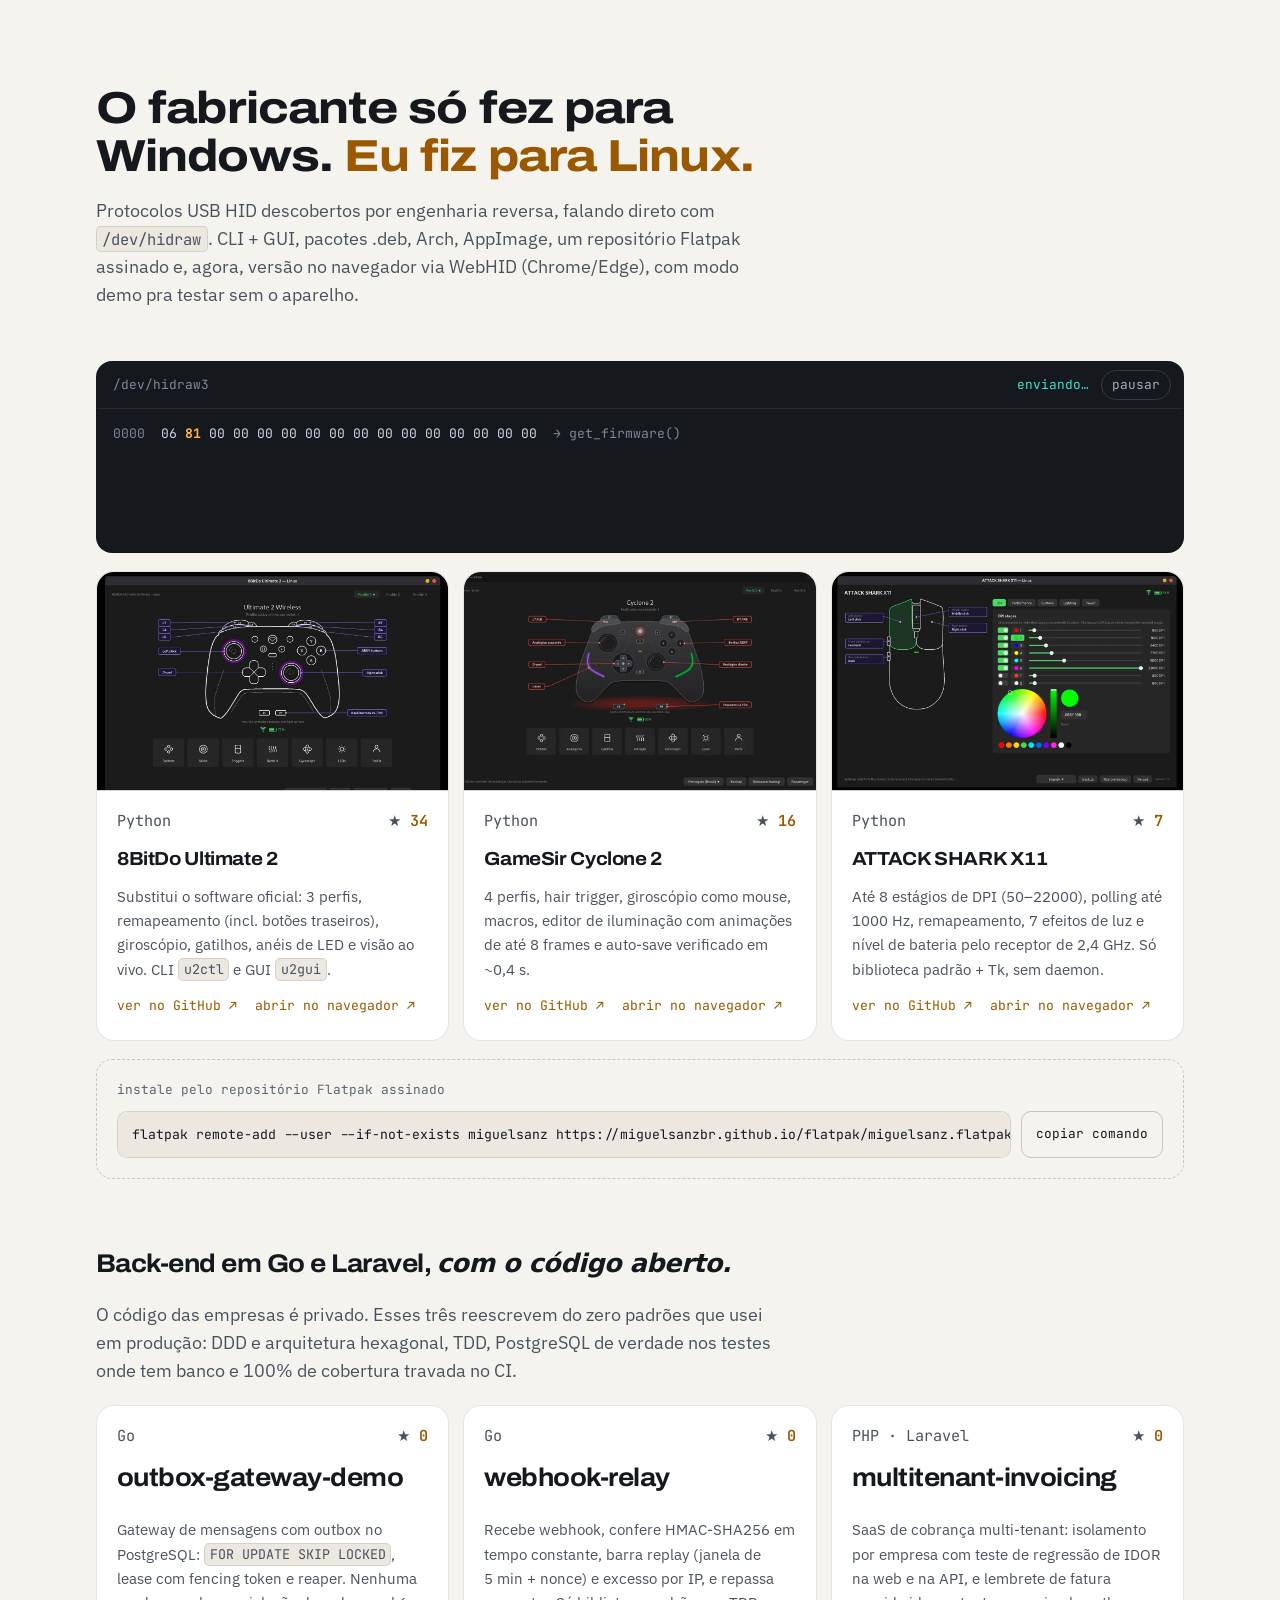
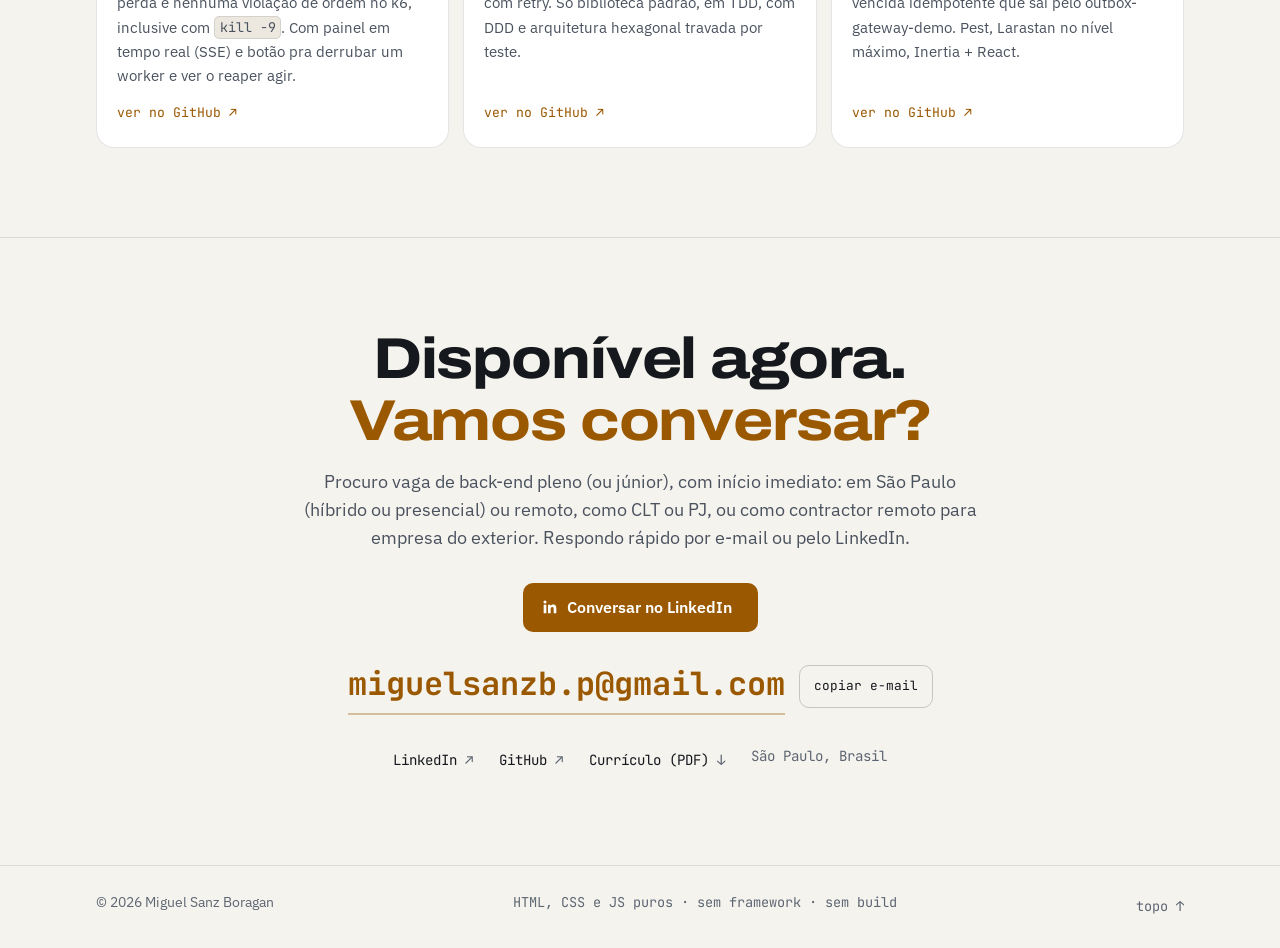
==== commit 6d9fb35c: "Links das versões web apontam para o Pages dos repos Linux Co-Authored-By: Claude Opus 5.5 <noreply@" ====
--- a/index.html
+++ b/index.html
@@ -584,7 +584,7 @@
                             <p class="repo-meta mono"><span>Python</span><span class="stars">★ <b data-stars>34</b></span></p>
                             <h3>8BitDo Ultimate 2</h3>
                             <p>Substitui o software oficial: 3 perfis, remapeamento (incl. botões traseiros), giroscópio, gatilhos, anéis de LED e visão ao vivo. CLI <code translate="no">u2ctl</code> e GUI <code translate="no">u2gui</code>.</p>
-                            <p class="repo-links"><a class="link" href="https://github.com/MiguelSanzBr/8bitdo-ultimate2-linux" target="_blank" rel="noopener">ver no GitHub <span aria-hidden="true">↗</span><span class="sr-only"> (abre em nova aba)</span></a> <a class="link" href="https://miguelsanzbr.github.io/8bitdo-ultimate2-web/" target="_blank" rel="noopener">abrir no navegador <span aria-hidden="true">↗</span><span class="sr-only"> (abre em nova aba)</span></a></p>
+                            <p class="repo-links"><a class="link" href="https://github.com/MiguelSanzBr/8bitdo-ultimate2-linux" target="_blank" rel="noopener">ver no GitHub <span aria-hidden="true">↗</span><span class="sr-only"> (abre em nova aba)</span></a> <a class="link" href="https://miguelsanzbr.github.io/8bitdo-ultimate2-linux/" target="_blank" rel="noopener">abrir no navegador <span aria-hidden="true">↗</span><span class="sr-only"> (abre em nova aba)</span></a></p>
                         </div>
                     </article>
                     <article class="repo" data-repo="MiguelSanzBr/gamesir-cyclone2-linux" data-reveal data-delay="80">
@@ -593,7 +593,7 @@
                             <p class="repo-meta mono"><span>Python</span><span class="stars">★ <b data-stars>16</b></span></p>
                             <h3>GameSir Cyclone 2</h3>
                             <p>4 perfis, hair trigger, giroscópio como mouse, macros, editor de iluminação com animações de até 8 frames e auto-save verificado em ~0,4&nbsp;s.</p>
-                            <p class="repo-links"><a class="link" href="https://github.com/MiguelSanzBr/gamesir-cyclone2-linux" target="_blank" rel="noopener">ver no GitHub <span aria-hidden="true">↗</span><span class="sr-only"> (abre em nova aba)</span></a> <a class="link" href="https://miguelsanzbr.github.io/gamesir-cyclone2-web/" target="_blank" rel="noopener">abrir no navegador <span aria-hidden="true">↗</span><span class="sr-only"> (abre em nova aba)</span></a></p>
+                            <p class="repo-links"><a class="link" href="https://github.com/MiguelSanzBr/gamesir-cyclone2-linux" target="_blank" rel="noopener">ver no GitHub <span aria-hidden="true">↗</span><span class="sr-only"> (abre em nova aba)</span></a> <a class="link" href="https://miguelsanzbr.github.io/gamesir-cyclone2-linux/" target="_blank" rel="noopener">abrir no navegador <span aria-hidden="true">↗</span><span class="sr-only"> (abre em nova aba)</span></a></p>
                         </div>
                     </article>
                     <article class="repo" data-repo="MiguelSanzBr/attackshark-x11-linux" data-reveal data-delay="160">
@@ -602,7 +602,7 @@
                             <p class="repo-meta mono"><span>Python</span><span class="stars">★ <b data-stars>7</b></span></p>
                             <h3>ATTACK SHARK X11</h3>
                             <p>Até 8 estágios de DPI (50–22000), polling até 1000&nbsp;Hz, remapeamento, 7 efeitos de luz e nível de bateria pelo receptor de 2,4&nbsp;GHz. Só biblioteca padrão + Tk, sem daemon.</p>
-                            <p class="repo-links"><a class="link" href="https://github.com/MiguelSanzBr/attackshark-x11-linux" target="_blank" rel="noopener">ver no GitHub <span aria-hidden="true">↗</span><span class="sr-only"> (abre em nova aba)</span></a> <a class="link" href="https://miguelsanzbr.github.io/attackshark-x11-web/" target="_blank" rel="noopener">abrir no navegador <span aria-hidden="true">↗</span><span class="sr-only"> (abre em nova aba)</span></a></p>
+                            <p class="repo-links"><a class="link" href="https://github.com/MiguelSanzBr/attackshark-x11-linux" target="_blank" rel="noopener">ver no GitHub <span aria-hidden="true">↗</span><span class="sr-only"> (abre em nova aba)</span></a> <a class="link" href="https://miguelsanzbr.github.io/attackshark-x11-linux/" target="_blank" rel="noopener">abrir no navegador <span aria-hidden="true">↗</span><span class="sr-only"> (abre em nova aba)</span></a></p>
                         </div>
                     </article>
                 </div>
